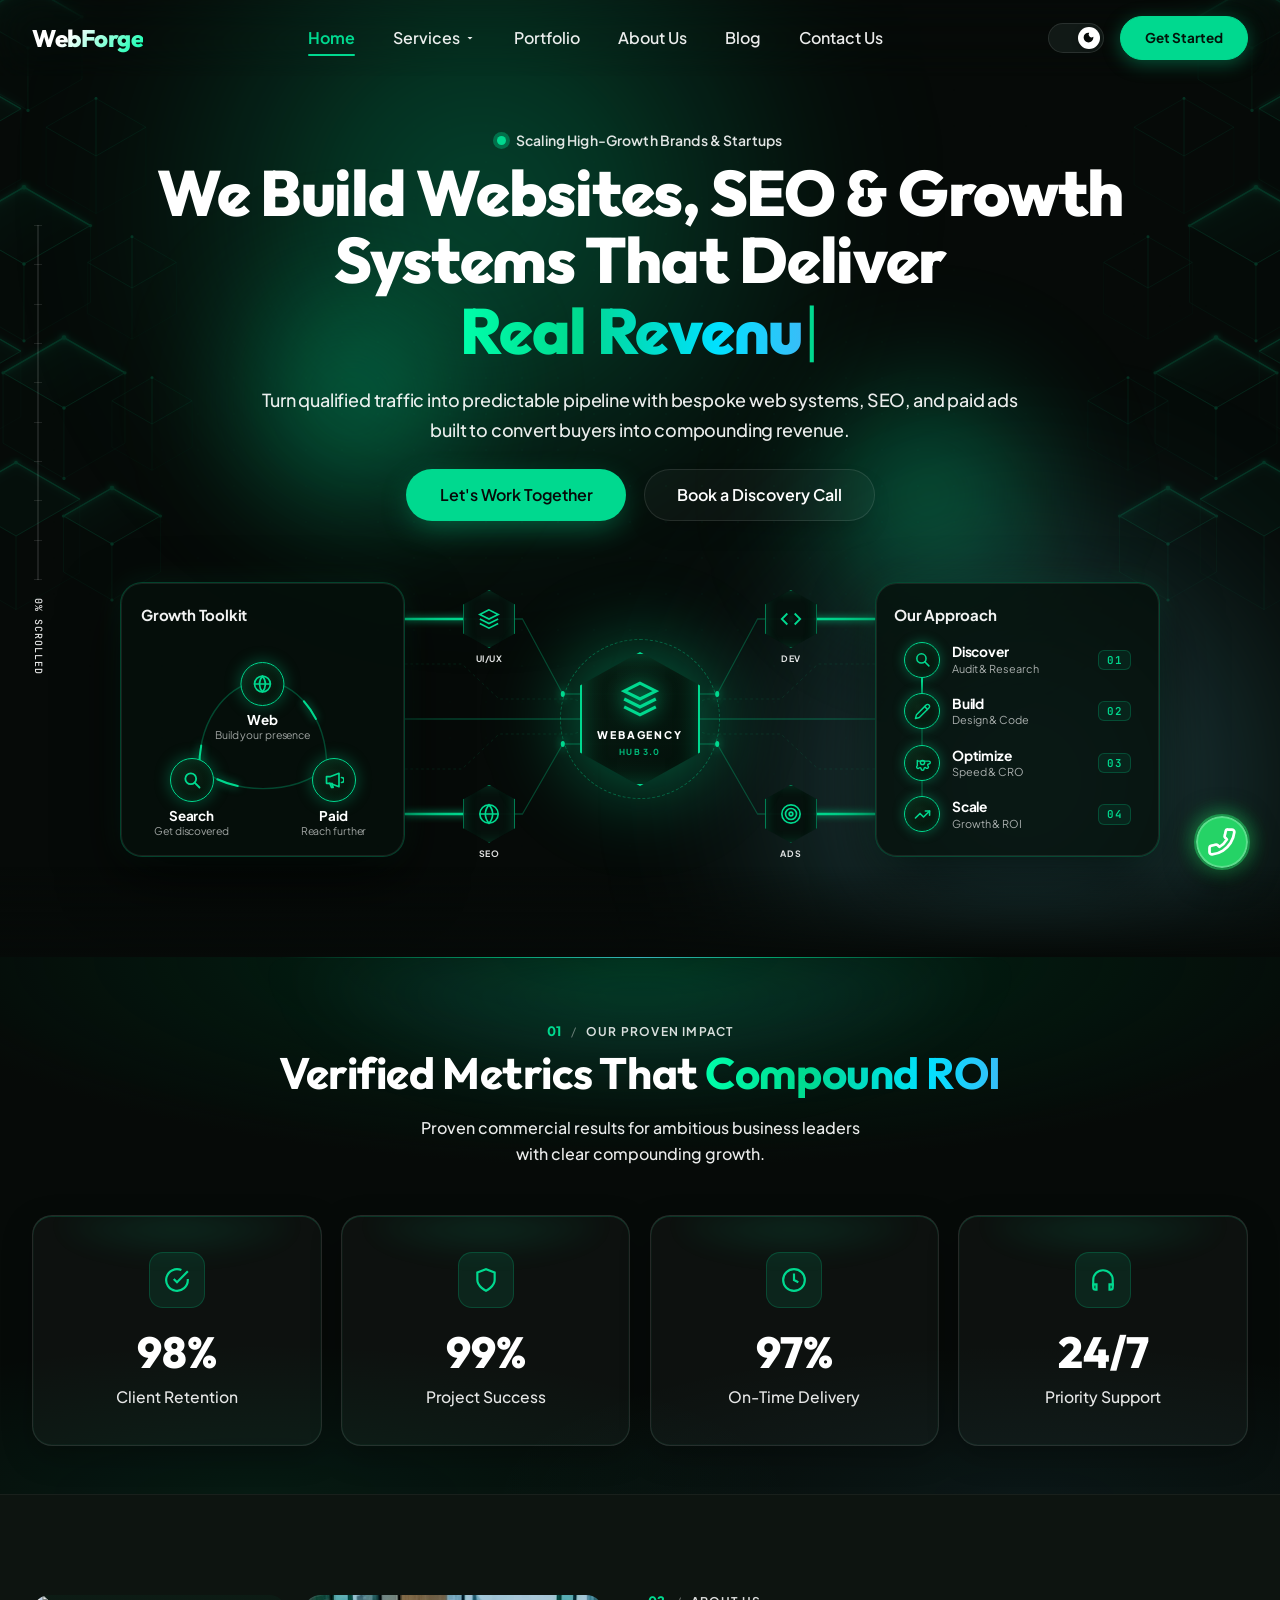
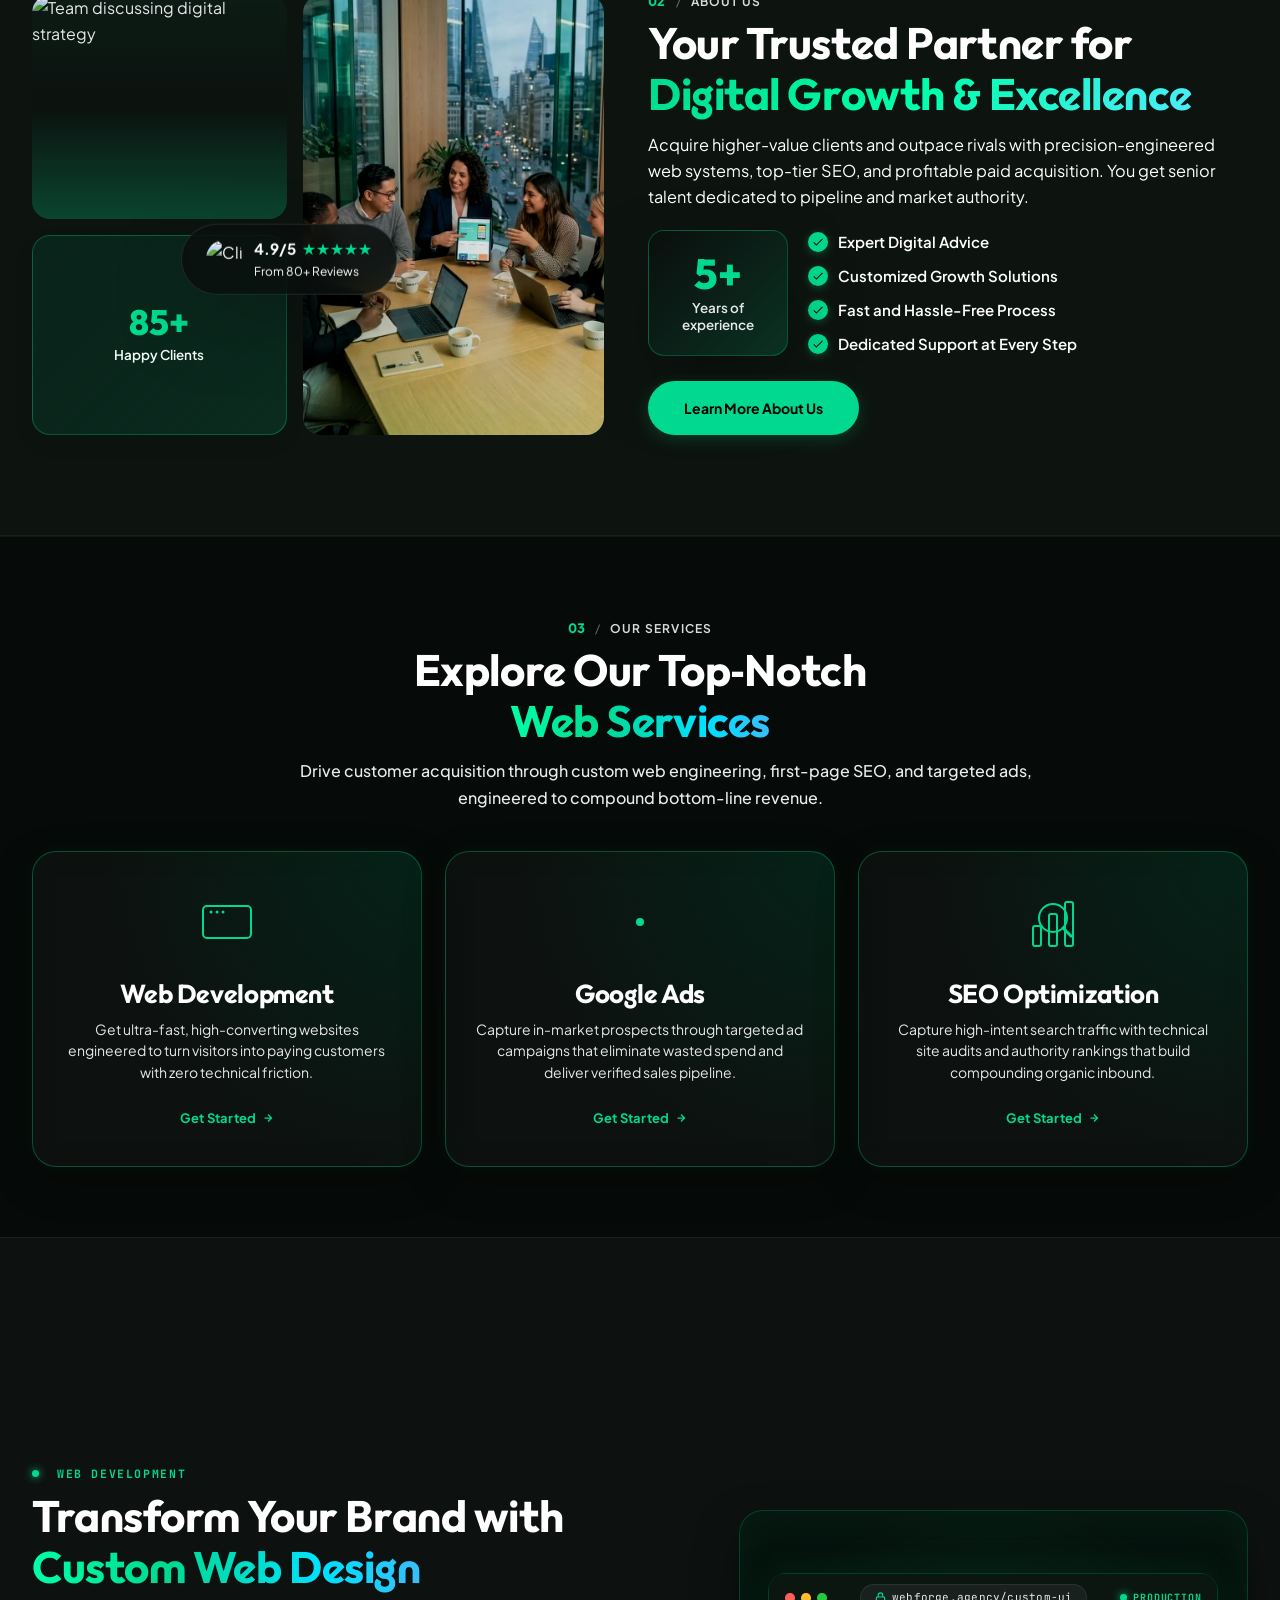
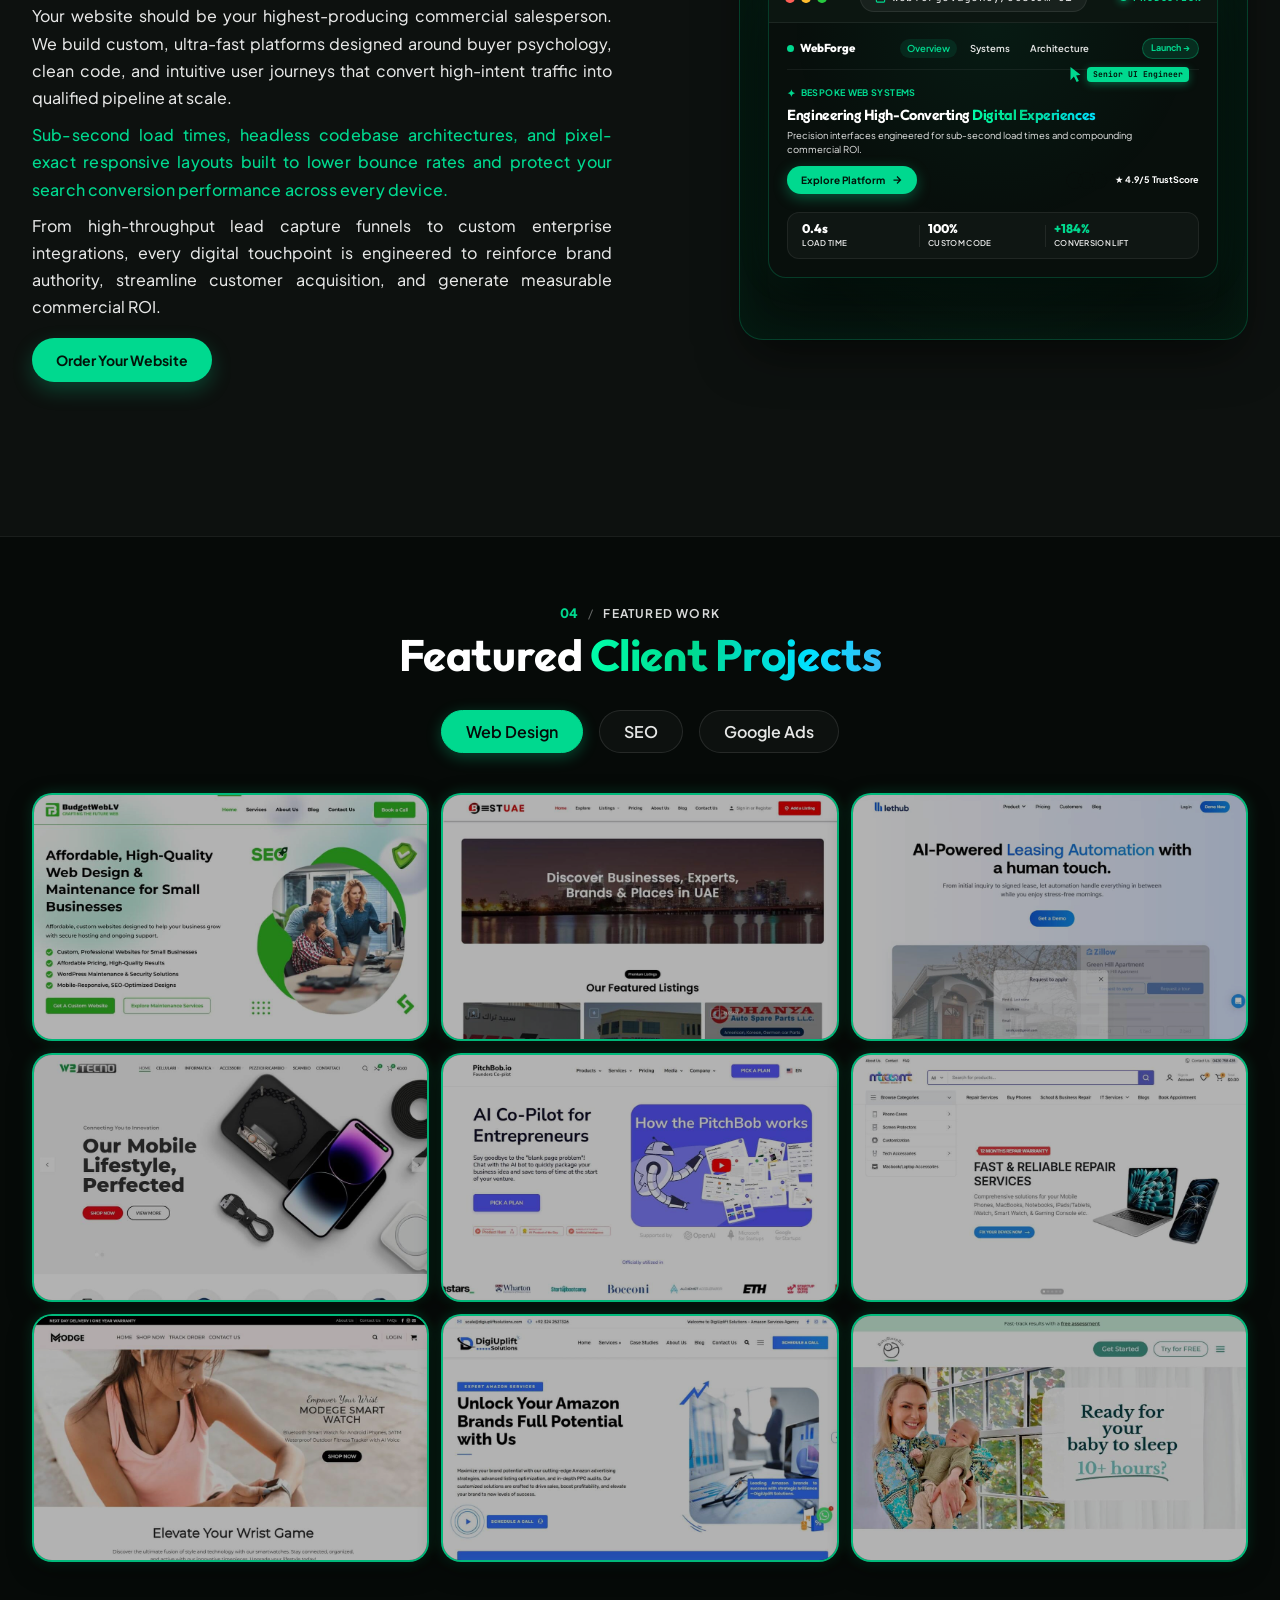
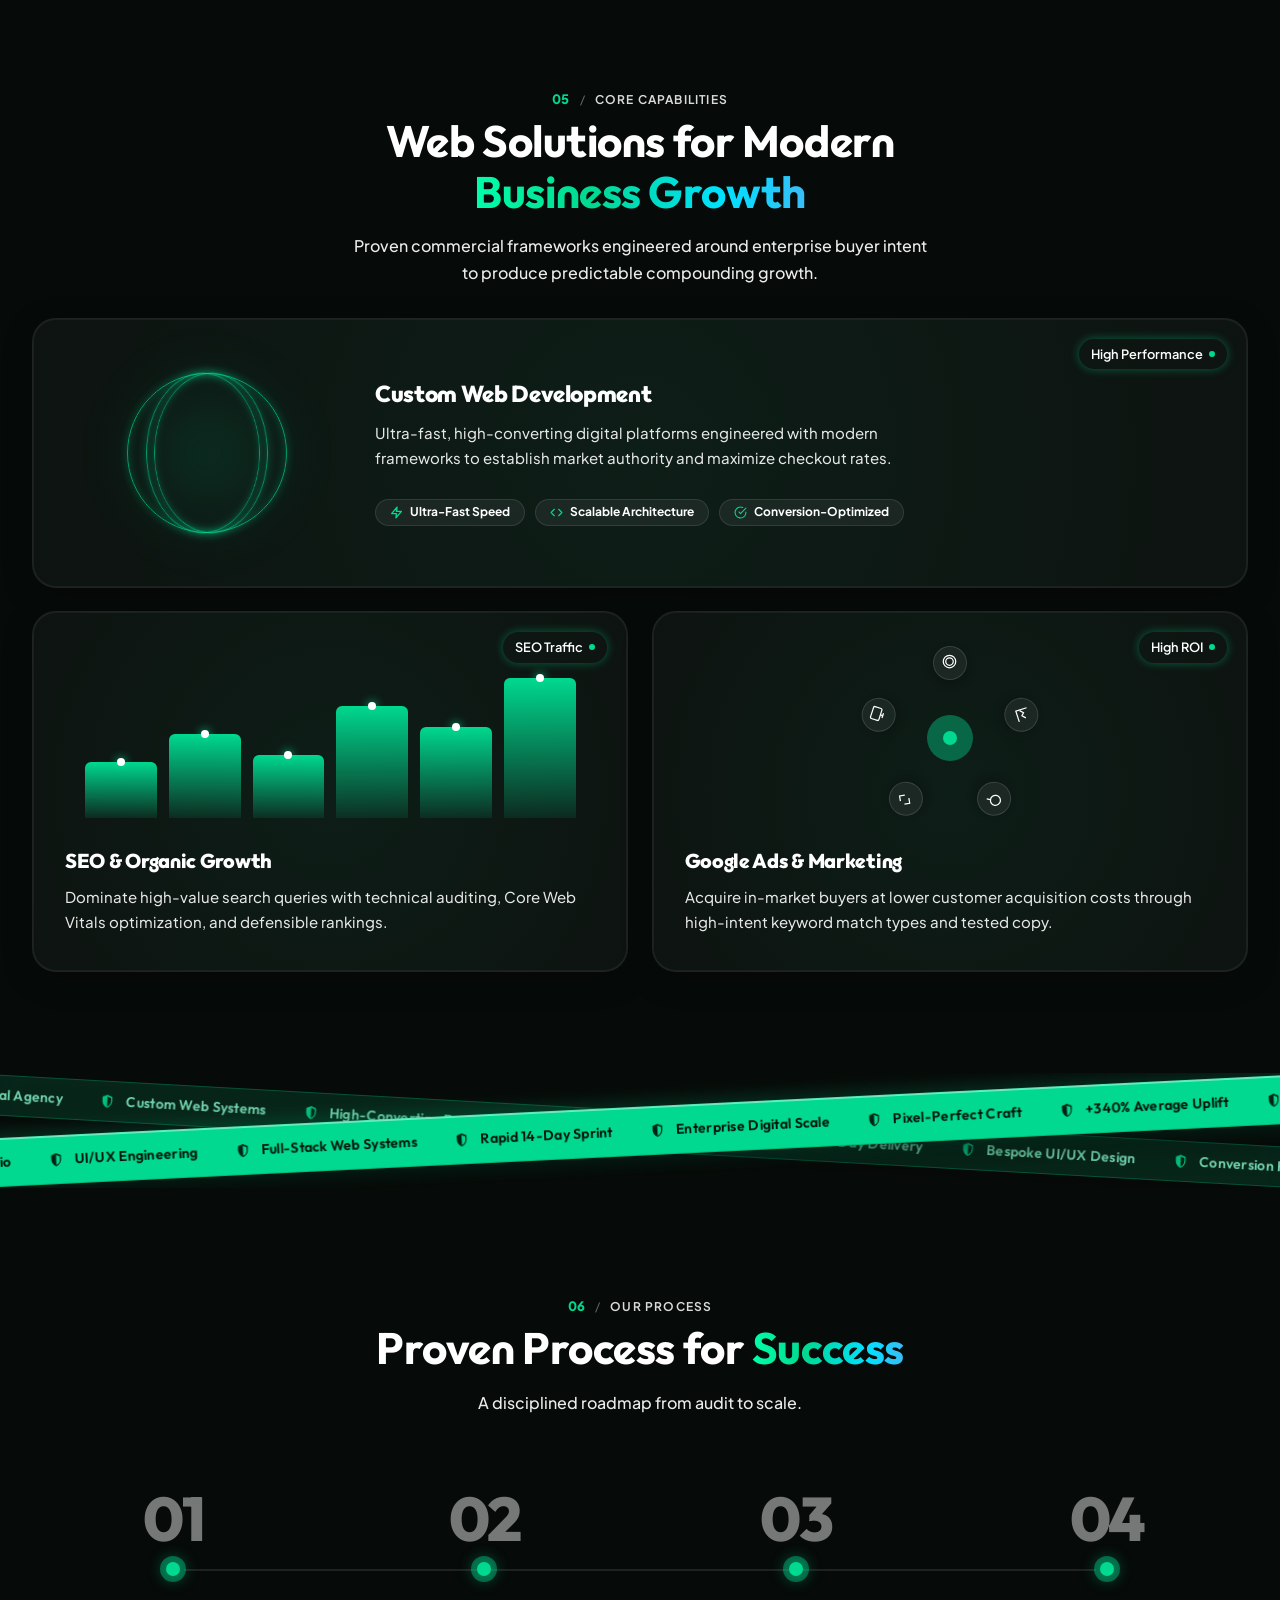
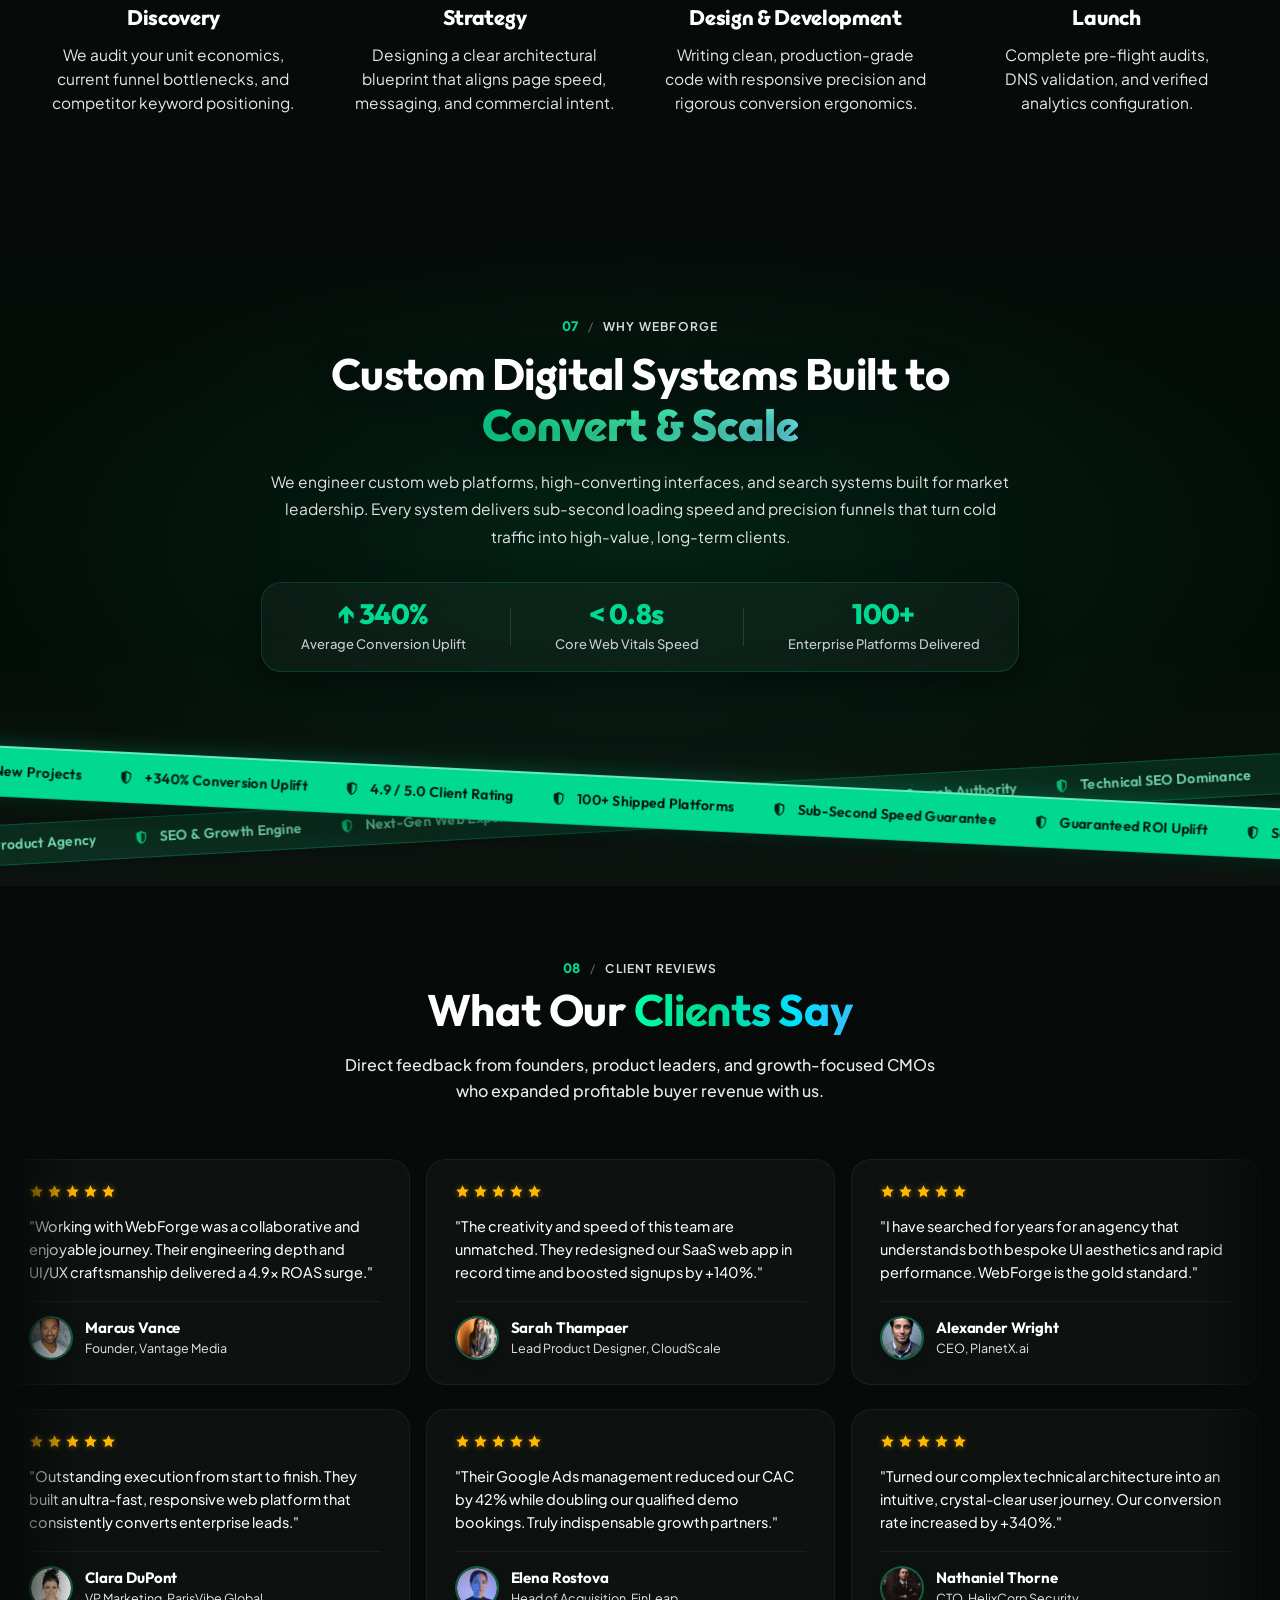
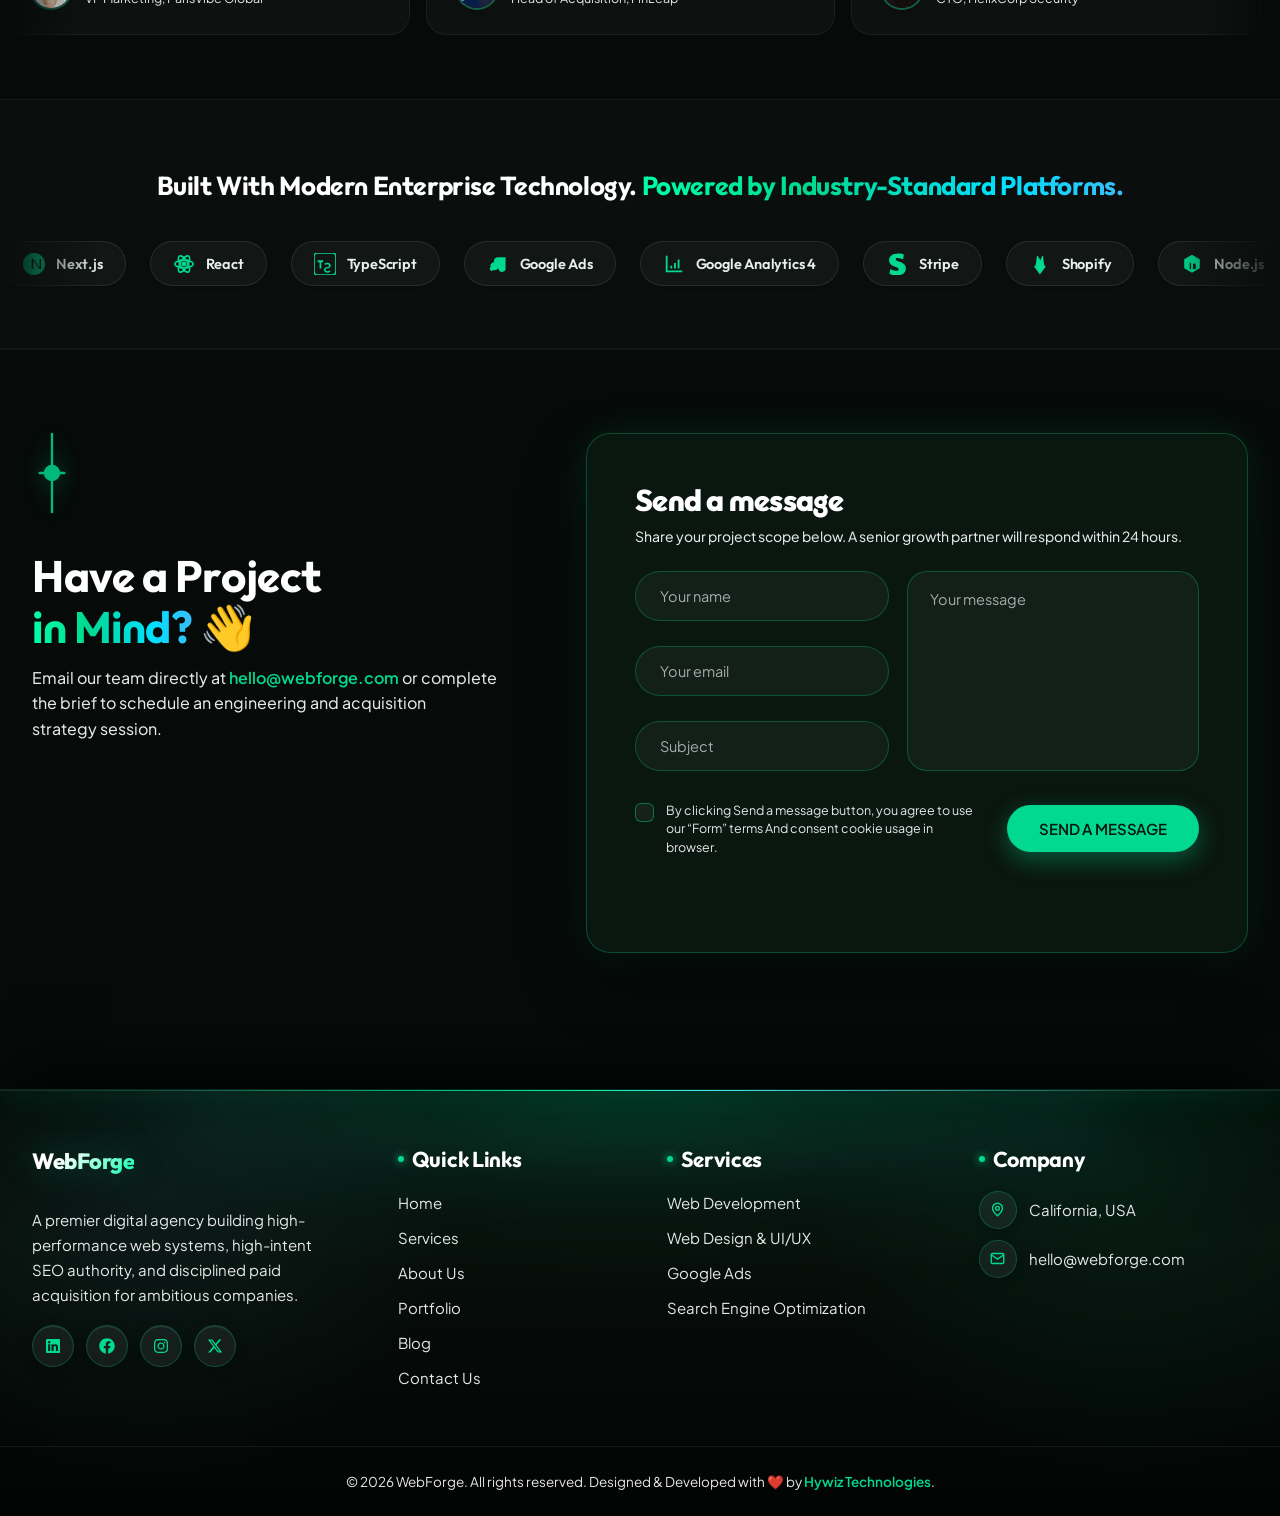
==== index.html @ 5c4f509f "Update fake 100% metrics to realistic values" ====
<!DOCTYPE html>

<html data-default-theme="dark" data-theme="dark" lang="en">
<head>
<script>
  (function () {
    try {
      var t = localStorage.getItem('webagency-theme');
      if (t) document.documentElement.setAttribute('data-theme', t);
    } catch (e) {}
  })();
</script>
<meta charset="utf-8"/>
<meta content="width=device-width, initial-scale=1.0" name="viewport"/>
<title>
    Leading Web Design Agency : High-Converting Websites &amp; Verified
    Commercial Growth
  </title>
<meta content="Leading Web Design Agency specializing in custom website design, professional SEO optimization, and result-driven Google Ads campaigns. Book a discovery call today." name="description"/>
<meta content="web design agency, custom website design, SEO optimization, Google Ads, digital agency" name="keywords"/>
<meta content="index, follow" name="robots"/>
<link href="https://webforge.com/" rel="canonical"/>
<!-- Open Graph / Facebook -->
<meta content="website" property="og:type"/>
<meta content="https://webforge.com/" property="og:url"/>
<meta content="Leading Web Design Agency : High-Converting Websites &amp; Verified Commercial Growth" property="og:title"/>
<meta content="Leading Web Design Agency specializing in custom website design, professional SEO optimization, and result-driven Google Ads campaigns." property="og:description"/>
<meta content="https://webforge.com/webagency_hero_team.jpg" property="og:image"/>
<!-- Twitter -->
<meta content="summary_large_image" property="twitter:card"/>
<meta content="https://webforge.com/" property="twitter:url"/>
<meta content="Leading Web Design Agency : High-Converting Websites &amp; Verified Commercial Growth" property="twitter:title"/>
<meta content="Leading Web Design Agency specializing in custom website design, professional SEO optimization, and result-driven Google Ads campaigns." property="twitter:description"/>
<meta content="https://webforge.com/webagency_hero_team.jpg" property="twitter:image"/>
<link href="favicon.svg" rel="icon" type="image/svg+xml"/>
<link href="https://fonts.googleapis.com" rel="preconnect"/>
<link crossorigin="" href="https://fonts.gstatic.com" rel="preconnect"/>
<link href="css/style.css?v=11.7" rel="stylesheet"/>
<style>
  /* Mobile Hero Actions Swap: Book a Discovery Call Above, Let's Work Together Below */
  @media (max-width: 768px) {
    .hero-v2-actions {
      display: flex !important;
      flex-direction: column !important;
      align-items: center !important;
      justify-content: center !important;
      width: 100% !important;
      gap: 10px !important;
    }
    .hero-v2-actions .hero-btn-secondary {
      order: 1 !important;
    }
    .hero-v2-actions .hero-btn-primary {
      order: 2 !important;
    }
  }
</style>
</head>
<body>
<!-- Custom reactive mouse pointer -->
<div class="custom-cursor" id="customCursor"></div>
<div class="custom-cursor-follower" id="customCursorFollower"></div>
<!-- Page Loader -->
<div class="loader">
<svg class="mark" fill="none" viewbox="0 0 40 40">
<circle cx="20" cy="20" r="18" stroke="var(--accent-primary)" stroke-dasharray="90 40" stroke-width="3"></circle>
</svg>
</div>
<div class="cursor-glow"></div>
<aside aria-hidden="true" class="sounding-line">
<div class="rail">
<div class="fill"></div>
<div class="ticks">
<span></span><span></span><span></span><span></span><span></span><span></span><span></span><span></span><span></span><span></span>
</div>
</div>
<div class="reading">0% SCROLLED</div>
</aside>
<!-- Top bar -->
<div class="topbar">
<div class="wrap">
<div class="promo">
<span class="dot"></span> WebForge : Web Design,
        Development, SEO &amp; Google Ads
      </div>
<div>hello@webforge.com</div>
</div>
</div>
<!-- Header Navigation -->
<header class="site-header webagency-header">
<nav class="nav wrap webagency-nav">
<a class="brand webagency-brand" href="index.html">WebForge</a>
<div class="nav-links webagency-nav-links">
<a class="webagency-nav-item active" href="index.html">
<!-- Fluid Pocket Curve Mask & Border -->
<svg class="webagency-nav-item-pocket-curve" preserveaspectratio="none" viewbox="0 0 100 30">
<path class="curve-bg" d="M 0,15 L 25,15 C 35,15 38,30 50,30 C 62,30 65,15 75,15 L 100,15 L 100,0 L 0,0 Z"></path>
<path class="curve-border" d="M 0,15 L 25,15 C 35,15 38,30 50,30 C 62,30 65,15 75,15 L 100,15"></path>
</svg>
<!-- Floating Circular Active Icon -->
<div class="webagency-nav-item-active-icon">
<svg fill="none" height="18" stroke="currentColor" stroke-linecap="round" stroke-linejoin="round" stroke-width="2" viewbox="0 0 24 24" width="18">
<path d="m3 9 9-7 9 7v11a2 2 0 0 1-2 2H5a2 2 0 0 1-2-2z"></path>
<polyline points="9 22 9 12 15 12 15 22"></polyline>
</svg>
</div>
<!-- Label text placed lower -->
<span class="webagency-nav-item-label">Home </span>
</a>
<div class="webagency-nav-item-wrapper has-dropdown">
<a class="webagency-nav-item" href="services.html">
<div class="webagency-nav-item-inner">
<span class="webagency-nav-item-icon-wrap">
<svg fill="none" height="18" stroke="currentColor" stroke-linecap="round" stroke-linejoin="round" stroke-width="2" viewbox="0 0 24 24" width="18">
<rect height="7" rx="1" width="7" x="3" y="3"></rect>
<rect height="7" rx="1" width="7" x="14" y="3"></rect>
<rect height="7" rx="1" width="7" x="14" y="14"></rect>
<rect height="7" rx="1" width="7" x="3" y="14"></rect>
</svg>
</span>
<span class="webagency-nav-item-label-inactive">Services
                <svg class="u-ml-4" fill="currentColor" height="12" viewbox="0 0 24 24" width="12">
<path d="M7 10l5 5 5-5z"></path>
</svg></span>
</div>
</a>
<div class="webagency-dropdown-menu">
<a href="web-development.html">Web Development</a>
<a href="google-ads.html">Google Ads</a>
<a href="search-engine-optimization.html">Search Engine Optimization</a>
</div>
</div>
<a class="webagency-nav-item" href="portfolio.html">
<div class="webagency-nav-item-inner">
<span class="webagency-nav-item-icon-wrap">
<svg fill="none" height="18" stroke="currentColor" stroke-linecap="round" stroke-linejoin="round" stroke-width="2" viewbox="0 0 24 24" width="18">
<rect height="14" rx="2" width="20" x="2" y="3"></rect>
<line x1="8" x2="16" y1="21" y2="21"></line>
<line x1="12" x2="12" y1="17" y2="21"></line>
</svg>
</span>
<span class="webagency-nav-item-label-inactive">Portfolio </span>
</div>
</a>
<a class="webagency-nav-item" href="about.html">
<div class="webagency-nav-item-inner">
<span class="webagency-nav-item-icon-wrap">
<svg fill="none" height="18" stroke="currentColor" stroke-linecap="round" stroke-linejoin="round" stroke-width="2" viewbox="0 0 24 24" width="18">
<path d="M16 21v-2a4 4 0 0 0-4-4H6a4 4 0 0 0-4 4v2"></path>
<circle cx="9" cy="7" r="4"></circle>
<path d="M22 21v-2a4 4 0 0 0-3-3.87"></path>
<path d="M16 3.13a4 4 0 0 1 0 7.75"></path>
</svg>
</span>
<span class="webagency-nav-item-label-inactive">About Us </span>
</div>
</a>
<a class="webagency-nav-item" href="blog.html">
<div class="webagency-nav-item-inner">
<span class="webagency-nav-item-icon-wrap">
<svg fill="none" height="18" stroke="currentColor" stroke-linecap="round" stroke-linejoin="round" stroke-width="2" viewbox="0 0 24 24" width="18">
<path d="M14.5 2H6a2 2 0 0 0-2 2v16a2 2 0 0 0 2 2h12a2 2 0 0 0 2-2V7.5L14.5 2z"></path>
<polyline points="14 2 14 8 20 8"></polyline>
<line x1="16" x2="8" y1="13" y2="13"></line>
<line x1="16" x2="8" y1="17" y2="17"></line>
<line x1="10" x2="8" y1="9" y2="9"></line>
</svg>
</span>
<span class="webagency-nav-item-label-inactive">Blog </span>
</div>
</a>
<a class="webagency-nav-item" href="contact.html">
<div class="webagency-nav-item-inner">
<span class="webagency-nav-item-icon-wrap">
<svg fill="none" height="18" stroke="currentColor" stroke-linecap="round" stroke-linejoin="round" stroke-width="2" viewbox="0 0 24 24" width="18">
<rect height="16" rx="2" width="20" x="2" y="4"></rect>
<path d="m22 7-8.97 5.7a1.94 1.94 0 0 1-2.06 0L2 7"></path>
</svg>
</span>
<span class="webagency-nav-item-label-inactive">Contact Us </span>
</div>
</a>
</div>
<div class="webagency-nav-right">
<button aria-label="Toggle theme" class="theme-toggle">
<span class="knob"><svg fill="currentColor" viewbox="0 0 24 24">
<path d="M12 3a9 9 0 1 0 9 9c0-.46-.04-.92-.1-1.36a5.4 5.4 0 0 1-7.54-7.54c-.44-.06-.9-.1-1.36-.1z"></path>
</svg></span>
</button>
<a class="btn btn-primary webagency-get-started-btn" href="#contactSection">Get Started</a>
<button aria-label="Open menu" class="burger"><span></span></button>
</div>
</nav>
</header>
<!-- Mobile nav drawer -->
<div class="mobile-drawer">
<div class="mobile-drawer-header">
<a class="brand webagency-brand" href="index.html">WebForge</a>
<div class="mobile-drawer-actions">
<button aria-label="Toggle theme" class="theme-toggle">
<span class="knob"><svg fill="currentColor" viewbox="0 0 24 24">
<path d="M12 3a9 9 0 1 0 9 9c0-.46-.04-.92-.1-1.36a5.4 5.4 0 0 1-7.54-7.54c-.44-.06-.9-.1-1.36-.1z"></path>
</svg></span>
</button>
<button aria-label="Close menu" class="mobile-close">
<svg fill="none" height="20" stroke="currentColor" stroke-linecap="round" stroke-linejoin="round" stroke-width="2.2" viewbox="0 0 24 24" width="20">
<line x1="18" x2="6" y1="6" x2="18"></line>
<line x1="6" x2="18" y1="6" x2="18"></line>
</svg>
</button>
</div>
</div>
<div class="mobile-drawer-nav">
<a class="active" href="index.html">
<span>Home</span>
<span class="drawer-active-indicator"></span>
</a>
<div class="mobile-drawer-accordion">
<div class="mobile-drawer-accordion-header">
<a class="drawer-nav-link" href="services.html">
<span>Services</span>
</a>
<button aria-expanded="false" aria-label="Toggle Services submenu" class="accordion-toggle" type="button">
<svg class="accordion-icon" fill="currentColor" height="16" viewbox="0 0 24 24" width="16">
<path d="M7 10l5 5 5-5z"></path>
</svg>
</button>
</div>
<div class="accordion-content">
<a href="web-development.html">Web Development</a>
<a href="google-ads.html">Google Ads</a>
<a href="search-engine-optimization.html">Search Engine Optimization</a>
</div>
</div>
<a href="portfolio.html"><span>Portfolio</span></a>
<a href="about.html"><span>About Us</span></a>
<a href="blog.html"><span>Blog</span></a>
<a href="contact.html"><span>Contact Us</span></a>
</div>
<div class="mobile-drawer-cta-wrap">
<a class="btn btn-solid mobile-drawer-cta-btn" href="#contactSection">
<span>Get Started</span>
<svg fill="none" height="16" stroke="currentColor" stroke-linecap="round" stroke-linejoin="round" stroke-width="2.5" viewbox="0 0 24 24" width="16">
<line x1="5" x2="19" y1="12" y2="12"></line>
<polyline points="12 5 19 12 12 19"></polyline>
</svg>
</a>
</div>
<div class="mobile-drawer-footer">
<div class="drawer-footer-contact">
<span class="drawer-footer-lbl">Email us directly</span>
<a class="drawer-footer-email" href="mailto:hello@webforge.com">hello@webforge.com</a>
</div>
<div class="drawer-footer-status">
<span class="drawer-status-dot"></span>
<span>Available for new projects</span>
</div>
</div>
</div>
<!-- PREMIUM ILLUMINATED HERO SECTION (GRAPHIZO-STYLE REFERENCE MATCH) -->
<section class="webagency-hero-v2">
<!-- Left Hexagonal Geometric Blocks -->
<div class="hero-hex-blocks hero-hex-left">
<svg fill="none" preserveaspectratio="xMinYMin meet" viewbox="0 0 480 840" xmlns="http://www.w3.org/2000/svg">
<defs>
<filter height="300%" id="neonGlowL" width="300%" x="-100%" y="-100%">
<fegaussianblur result="blur1" stddeviation="2.5"></fegaussianblur>
<fegaussianblur result="blur2" stddeviation="6"></fegaussianblur>
<femerge>
<femergenode in="blur2"></femergenode>
<femergenode in="blur1"></femergenode>
<femergenode in="SourceGraphic"></femergenode>
</femerge>
</filter>
<lineargradient id="topGradL" x1="0%" x2="100%" y1="0%" y2="100%">
<stop offset="0%" stop-color="#00ffaa" stop-opacity="0.32"></stop>
<stop offset="100%" stop-color="#003b26" stop-opacity="0.06"></stop>
</lineargradient>
</defs>
<!-- Wireframe Iso Cube at (60, 60) -->
<g class="wireframe-iso-cube">
<polygon class="iso-face-top" fill="url(#topGradL)" points="60.0,60.0 -7.5,21.0 60.0,-18.0 127.5,21.0" stroke="rgba(0, 255, 170, 0.75)" stroke-width="1.2"></polygon>
<polygon class="iso-face-left" fill="rgba(0, 26, 16, 0.45)" points="60.0,60.0 -7.5,21.0 -7.5,99.0 60.0,138.0" stroke="rgba(0, 217, 143, 0.35)" stroke-width="1"></polygon>
<polygon class="iso-face-right" fill="rgba(0, 16, 10, 0.55)" points="60.0,60.0 127.5,21.0 127.5,99.0 60.0,138.0" stroke="rgba(0, 217, 143, 0.25)" stroke-width="1"></polygon>
<polyline class="iso-glow-edge" fill="none" filter="url(#neonGlowL)" points="-7.5,21.0 60.0,-18.0 127.5,21.0" stroke="#00ffaa" stroke-width="1.8"></polyline>
<line class="iso-spine" filter="url(#neonGlowL)" stroke="#00ffaa" stroke-width="1.4" x1="60.0" x2="60.0" y1="60.0" y2="138.0"></line>
<circle class="iso-dot" cx="60.0" cy="-18.0" fill="#00ffaa" filter="url(#neonGlowL)" r="2.8"></circle>
<circle class="iso-dot" cx="60.0" cy="60.0" fill="#00ffaa" r="2.2"></circle>
<circle class="iso-dot" cx="127.5" cy="21.0" fill="#00d98f" r="2"></circle>
<circle class="iso-dot" cx="-7.5" cy="21.0" fill="#00d98f" r="2"></circle>
<circle class="iso-dot" cx="60.0" cy="138.0" fill="#00d98f" r="2"></circle>
</g>
<!-- Wireframe Iso Cube at (-25, 180) -->
<g class="wireframe-iso-cube">
<polygon class="iso-face-top" fill="rgba(0, 255, 170, 0.12)" points="-25.0,180.0 -101.2,136.0 -25.0,92.0 51.2,136.0" stroke="rgba(0, 255, 170, 0.6)" stroke-width="1.1"></polygon>
<polygon class="iso-face-left" fill="rgba(0, 20, 12, 0.3)" points="-25.0,180.0 -101.2,136.0 -101.2,224.0 -25.0,268.0" stroke="rgba(0, 217, 143, 0.3)" stroke-width="0.9"></polygon>
<polygon class="iso-face-right" fill="none" points="-25.0,180.0 51.2,136.0 51.2,224.0 -25.0,268.0" stroke="rgba(0, 217, 143, 0.22)" stroke-width="0.9"></polygon>
<polyline class="iso-glow-edge" fill="none" filter="url(#neonGlowL)" points="-101.2,136.0 -25.0,92.0 51.2,136.0" stroke="#00ffaa" stroke-width="1.4"></polyline>
<circle class="iso-dot" cx="-25.0" cy="92.0" fill="#00ffaa" filter="url(#neonGlowL)" r="2.2"></circle>
</g>
<!-- Wireframe Iso Cube at (145, 195) -->
<g class="wireframe-iso-cube">
<polygon class="iso-face-top" fill="none" points="145.0,195.0 82.6,159.0 145.0,123.0 207.4,159.0" stroke="rgba(0, 217, 143, 0.45)" stroke-width="0.9"></polygon>
<polygon class="iso-face-left" fill="none" points="145.0,195.0 82.6,159.0 82.6,231.0 145.0,267.0" stroke="rgba(0, 217, 143, 0.25)" stroke-width="0.8"></polygon>
<polygon class="iso-face-right" fill="none" points="145.0,195.0 207.4,159.0 207.4,231.0 145.0,267.0" stroke="rgba(0, 217, 143, 0.2)" stroke-width="0.8"></polygon>
<line class="iso-spine" stroke="rgba(0, 255, 170, 0.6)" stroke-width="1" x1="145.0" x2="145.0" y1="195.0" y2="123.0"></line>
<circle class="iso-dot" cx="145.0" cy="123.0" fill="#00ffaa" r="1.8"></circle>
</g>
<!-- Wireframe Iso Cube at (55, 330) -->
<g class="wireframe-iso-cube">
<polygon class="iso-face-top" fill="url(#topGradL)" points="55.0,330.0 -28.1,282.0 55.0,234.0 138.1,282.0" stroke="rgba(0, 255, 170, 0.75)" stroke-width="1.2"></polygon>
<polygon class="iso-face-left" fill="rgba(0, 26, 16, 0.45)" points="55.0,330.0 -28.1,282.0 -28.1,378.0 55.0,426.0" stroke="rgba(0, 217, 143, 0.35)" stroke-width="1"></polygon>
<polygon class="iso-face-right" fill="rgba(0, 16, 10, 0.55)" points="55.0,330.0 138.1,282.0 138.1,378.0 55.0,426.0" stroke="rgba(0, 217, 143, 0.25)" stroke-width="1"></polygon>
<polyline class="iso-glow-edge" fill="none" filter="url(#neonGlowL)" points="-28.1,282.0 55.0,234.0 138.1,282.0" stroke="#00ffaa" stroke-width="1.8"></polyline>
<line class="iso-spine" filter="url(#neonGlowL)" stroke="#00ffaa" stroke-width="1.4" x1="55.0" x2="55.0" y1="330.0" y2="426.0"></line>
<circle class="iso-dot" cx="55.0" cy="234.0" fill="#00ffaa" filter="url(#neonGlowL)" r="2.8"></circle>
<circle class="iso-dot" cx="55.0" cy="330.0" fill="#00ffaa" r="2.2"></circle>
<circle class="iso-dot" cx="138.1" cy="282.0" fill="#00d98f" r="2"></circle>
<circle class="iso-dot" cx="-28.1" cy="282.0" fill="#00d98f" r="2"></circle>
<circle class="iso-dot" cx="55.0" cy="426.0" fill="#00d98f" r="2"></circle>
</g>
<!-- Wireframe Iso Cube at (190, 360) -->
<g class="wireframe-iso-cube">
<polygon class="iso-face-top" fill="none" points="190.0,360.0 134.6,328.0 190.0,296.0 245.4,328.0" stroke="rgba(0, 217, 143, 0.45)" stroke-width="0.9"></polygon>
<polygon class="iso-face-left" fill="none" points="190.0,360.0 134.6,328.0 134.6,392.0 190.0,424.0" stroke="rgba(0, 217, 143, 0.25)" stroke-width="0.8"></polygon>
<polygon class="iso-face-right" fill="none" points="190.0,360.0 245.4,328.0 245.4,392.0 190.0,424.0" stroke="rgba(0, 217, 143, 0.2)" stroke-width="0.8"></polygon>
<line class="iso-spine" stroke="rgba(0, 255, 170, 0.6)" stroke-width="1" x1="190.0" x2="190.0" y1="360.0" y2="296.0"></line>
<circle class="iso-dot" cx="190.0" cy="296.0" fill="#00ffaa" r="1.8"></circle>
</g>
<!-- Wireframe Iso Cube at (-20, 480) -->
<g class="wireframe-iso-cube">
<polygon class="iso-face-top" fill="rgba(0, 255, 170, 0.12)" points="-20.0,480.0 -91.0,439.0 -20.0,398.0 51.0,439.0" stroke="rgba(0, 255, 170, 0.6)" stroke-width="1.1"></polygon>
<polygon class="iso-face-left" fill="rgba(0, 20, 12, 0.3)" points="-20.0,480.0 -91.0,439.0 -91.0,521.0 -20.0,562.0" stroke="rgba(0, 217, 143, 0.3)" stroke-width="0.9"></polygon>
<polygon class="iso-face-right" fill="none" points="-20.0,480.0 51.0,439.0 51.0,521.0 -20.0,562.0" stroke="rgba(0, 217, 143, 0.22)" stroke-width="0.9"></polygon>
<polyline class="iso-glow-edge" fill="none" filter="url(#neonGlowL)" points="-91.0,439.0 -20.0,398.0 51.0,439.0" stroke="#00ffaa" stroke-width="1.4"></polyline>
<circle class="iso-dot" cx="-20.0" cy="398.0" fill="#00ffaa" filter="url(#neonGlowL)" r="2.2"></circle>
</g>
<!-- Wireframe Iso Cube at (105, 510) -->
<g class="wireframe-iso-cube">
<polygon class="iso-face-top" fill="url(#topGradL)" points="105.0,510.0 28.8,466.0 105.0,422.0 181.2,466.0" stroke="rgba(0, 255, 170, 0.75)" stroke-width="1.2"></polygon>
<polygon class="iso-face-left" fill="rgba(0, 26, 16, 0.45)" points="105.0,510.0 28.8,466.0 28.8,554.0 105.0,598.0" stroke="rgba(0, 217, 143, 0.35)" stroke-width="1"></polygon>
<polygon class="iso-face-right" fill="rgba(0, 16, 10, 0.55)" points="105.0,510.0 181.2,466.0 181.2,554.0 105.0,598.0" stroke="rgba(0, 217, 143, 0.25)" stroke-width="1"></polygon>
<polyline class="iso-glow-edge" fill="none" filter="url(#neonGlowL)" points="28.8,466.0 105.0,422.0 181.2,466.0" stroke="#00ffaa" stroke-width="1.8"></polyline>
<line class="iso-spine" filter="url(#neonGlowL)" stroke="#00ffaa" stroke-width="1.4" x1="105.0" x2="105.0" y1="510.0" y2="598.0"></line>
<circle class="iso-dot" cx="105.0" cy="422.0" fill="#00ffaa" filter="url(#neonGlowL)" r="2.8"></circle>
<circle class="iso-dot" cx="105.0" cy="510.0" fill="#00ffaa" r="2.2"></circle>
<circle class="iso-dot" cx="181.2" cy="466.0" fill="#00d98f" r="2"></circle>
<circle class="iso-dot" cx="28.8" cy="466.0" fill="#00d98f" r="2"></circle>
<circle class="iso-dot" cx="105.0" cy="598.0" fill="#00d98f" r="2"></circle>
</g>
<!-- Wireframe Iso Cube at (215, 530) -->
<g class="wireframe-iso-cube">
<polygon class="iso-face-top" fill="none" points="215.0,530.0 164.8,501.0 215.0,472.0 265.2,501.0" stroke="rgba(0, 217, 143, 0.45)" stroke-width="0.9"></polygon>
<polygon class="iso-face-left" fill="none" points="215.0,530.0 164.8,501.0 164.8,559.0 215.0,588.0" stroke="rgba(0, 217, 143, 0.25)" stroke-width="0.8"></polygon>
<polygon class="iso-face-right" fill="none" points="215.0,530.0 265.2,501.0 265.2,559.0 215.0,588.0" stroke="rgba(0, 217, 143, 0.2)" stroke-width="0.8"></polygon>
<line class="iso-spine" stroke="rgba(0, 255, 170, 0.6)" stroke-width="1" x1="215.0" x2="215.0" y1="530.0" y2="472.0"></line>
<circle class="iso-dot" cx="215.0" cy="472.0" fill="#00ffaa" r="1.8"></circle>
</g>
<!-- Wireframe Iso Cube at (45, 670) -->
<g class="wireframe-iso-cube">
<polygon class="iso-face-top" fill="rgba(0, 255, 170, 0.12)" points="45.0,670.0 -34.7,624.0 45.0,578.0 124.7,624.0" stroke="rgba(0, 255, 170, 0.6)" stroke-width="1.1"></polygon>
<polygon class="iso-face-left" fill="rgba(0, 20, 12, 0.3)" points="45.0,670.0 -34.7,624.0 -34.7,716.0 45.0,762.0" stroke="rgba(0, 217, 143, 0.3)" stroke-width="0.9"></polygon>
<polygon class="iso-face-right" fill="none" points="45.0,670.0 124.7,624.0 124.7,716.0 45.0,762.0" stroke="rgba(0, 217, 143, 0.22)" stroke-width="0.9"></polygon>
<polyline class="iso-glow-edge" fill="none" filter="url(#neonGlowL)" points="-34.7,624.0 45.0,578.0 124.7,624.0" stroke="#00ffaa" stroke-width="1.4"></polyline>
<circle class="iso-dot" cx="45.0" cy="578.0" fill="#00ffaa" filter="url(#neonGlowL)" r="2.2"></circle>
</g>
<!-- Wireframe Iso Cube at (165, 680) -->
<g class="wireframe-iso-cube">
<polygon class="iso-face-top" fill="url(#topGradL)" points="165.0,680.0 104.4,645.0 165.0,610.0 225.6,645.0" stroke="rgba(0, 255, 170, 0.75)" stroke-width="1.2"></polygon>
<polygon class="iso-face-left" fill="rgba(0, 26, 16, 0.45)" points="165.0,680.0 104.4,645.0 104.4,715.0 165.0,750.0" stroke="rgba(0, 217, 143, 0.35)" stroke-width="1"></polygon>
<polygon class="iso-face-right" fill="rgba(0, 16, 10, 0.55)" points="165.0,680.0 225.6,645.0 225.6,715.0 165.0,750.0" stroke="rgba(0, 217, 143, 0.25)" stroke-width="1"></polygon>
<polyline class="iso-glow-edge" fill="none" filter="url(#neonGlowL)" points="104.4,645.0 165.0,610.0 225.6,645.0" stroke="#00ffaa" stroke-width="1.8"></polyline>
<line class="iso-spine" filter="url(#neonGlowL)" stroke="#00ffaa" stroke-width="1.4" x1="165.0" x2="165.0" y1="680.0" y2="750.0"></line>
<circle class="iso-dot" cx="165.0" cy="610.0" fill="#00ffaa" filter="url(#neonGlowL)" r="2.8"></circle>
<circle class="iso-dot" cx="165.0" cy="680.0" fill="#00ffaa" r="2.2"></circle>
<circle class="iso-dot" cx="225.6" cy="645.0" fill="#00d98f" r="2"></circle>
<circle class="iso-dot" cx="104.4" cy="645.0" fill="#00d98f" r="2"></circle>
<circle class="iso-dot" cx="165.0" cy="750.0" fill="#00d98f" r="2"></circle>
</g>
</svg>
</div>
<!-- Right Hexagonal Geometric Blocks -->
<div class="hero-hex-blocks hero-hex-right">
<svg fill="none" preserveaspectratio="xMaxYMin meet" viewbox="0 0 480 840" xmlns="http://www.w3.org/2000/svg">
<defs>
<filter height="300%" id="neonGlowR" width="300%" x="-100%" y="-100%">
<fegaussianblur result="blur1" stddeviation="2.5"></fegaussianblur>
<fegaussianblur result="blur2" stddeviation="6"></fegaussianblur>
<femerge>
<femergenode in="blur2"></femergenode>
<femergenode in="blur1"></femergenode>
<femergenode in="SourceGraphic"></femergenode>
</femerge>
</filter>
<lineargradient id="topGradR" x1="0%" x2="100%" y1="0%" y2="100%">
<stop offset="0%" stop-color="#00ffaa" stop-opacity="0.32"></stop>
<stop offset="100%" stop-color="#003b26" stop-opacity="0.06"></stop>
</lineargradient>
</defs>
<!-- Wireframe Iso Cube at (420, 60) -->
<g class="wireframe-iso-cube">
<polygon class="iso-face-top" fill="url(#topGradR)" points="420.0,60.0 352.5,21.0 420.0,-18.0 487.5,21.0" stroke="rgba(0, 255, 170, 0.75)" stroke-width="1.2"></polygon>
<polygon class="iso-face-left" fill="rgba(0, 26, 16, 0.45)" points="420.0,60.0 352.5,21.0 352.5,99.0 420.0,138.0" stroke="rgba(0, 217, 143, 0.35)" stroke-width="1"></polygon>
<polygon class="iso-face-right" fill="rgba(0, 16, 10, 0.55)" points="420.0,60.0 487.5,21.0 487.5,99.0 420.0,138.0" stroke="rgba(0, 217, 143, 0.25)" stroke-width="1"></polygon>
<polyline class="iso-glow-edge" fill="none" filter="url(#neonGlowR)" points="352.5,21.0 420.0,-18.0 487.5,21.0" stroke="#00ffaa" stroke-width="1.8"></polyline>
<line class="iso-spine" filter="url(#neonGlowR)" stroke="#00ffaa" stroke-width="1.4" x1="420.0" x2="420.0" y1="60.0" y2="138.0"></line>
<circle class="iso-dot" cx="420.0" cy="-18.0" fill="#00ffaa" filter="url(#neonGlowR)" r="2.8"></circle>
<circle class="iso-dot" cx="420.0" cy="60.0" fill="#00ffaa" r="2.2"></circle>
<circle class="iso-dot" cx="487.5" cy="21.0" fill="#00d98f" r="2"></circle>
<circle class="iso-dot" cx="352.5" cy="21.0" fill="#00d98f" r="2"></circle>
<circle class="iso-dot" cx="420.0" cy="138.0" fill="#00d98f" r="2"></circle>
</g>
<!-- Wireframe Iso Cube at (505, 180) -->
<g class="wireframe-iso-cube">
<polygon class="iso-face-top" fill="rgba(0, 255, 170, 0.12)" points="505.0,180.0 428.8,136.0 505.0,92.0 581.2,136.0" stroke="rgba(0, 255, 170, 0.6)" stroke-width="1.1"></polygon>
<polygon class="iso-face-left" fill="rgba(0, 20, 12, 0.3)" points="505.0,180.0 428.8,136.0 428.8,224.0 505.0,268.0" stroke="rgba(0, 217, 143, 0.3)" stroke-width="0.9"></polygon>
<polygon class="iso-face-right" fill="none" points="505.0,180.0 581.2,136.0 581.2,224.0 505.0,268.0" stroke="rgba(0, 217, 143, 0.22)" stroke-width="0.9"></polygon>
<polyline class="iso-glow-edge" fill="none" filter="url(#neonGlowR)" points="428.8,136.0 505.0,92.0 581.2,136.0" stroke="#00ffaa" stroke-width="1.4"></polyline>
<circle class="iso-dot" cx="505.0" cy="92.0" fill="#00ffaa" filter="url(#neonGlowR)" r="2.2"></circle>
</g>
<!-- Wireframe Iso Cube at (335, 195) -->
<g class="wireframe-iso-cube">
<polygon class="iso-face-top" fill="none" points="335.0,195.0 272.6,159.0 335.0,123.0 397.4,159.0" stroke="rgba(0, 217, 143, 0.45)" stroke-width="0.9"></polygon>
<polygon class="iso-face-left" fill="none" points="335.0,195.0 272.6,159.0 272.6,231.0 335.0,267.0" stroke="rgba(0, 217, 143, 0.25)" stroke-width="0.8"></polygon>
<polygon class="iso-face-right" fill="none" points="335.0,195.0 397.4,159.0 397.4,231.0 335.0,267.0" stroke="rgba(0, 217, 143, 0.2)" stroke-width="0.8"></polygon>
<line class="iso-spine" stroke="rgba(0, 255, 170, 0.6)" stroke-width="1" x1="335.0" x2="335.0" y1="195.0" y2="123.0"></line>
<circle class="iso-dot" cx="335.0" cy="123.0" fill="#00ffaa" r="1.8"></circle>
</g>
<!-- Wireframe Iso Cube at (425, 330) -->
<g class="wireframe-iso-cube">
<polygon class="iso-face-top" fill="url(#topGradR)" points="425.0,330.0 341.9,282.0 425.0,234.0 508.1,282.0" stroke="rgba(0, 255, 170, 0.75)" stroke-width="1.2"></polygon>
<polygon class="iso-face-left" fill="rgba(0, 26, 16, 0.45)" points="425.0,330.0 341.9,282.0 341.9,378.0 425.0,426.0" stroke="rgba(0, 217, 143, 0.35)" stroke-width="1"></polygon>
<polygon class="iso-face-right" fill="rgba(0, 16, 10, 0.55)" points="425.0,330.0 508.1,282.0 508.1,378.0 425.0,426.0" stroke="rgba(0, 217, 143, 0.25)" stroke-width="1"></polygon>
<polyline class="iso-glow-edge" fill="none" filter="url(#neonGlowR)" points="341.9,282.0 425.0,234.0 508.1,282.0" stroke="#00ffaa" stroke-width="1.8"></polyline>
<line class="iso-spine" filter="url(#neonGlowR)" stroke="#00ffaa" stroke-width="1.4" x1="425.0" x2="425.0" y1="330.0" y2="426.0"></line>
<circle class="iso-dot" cx="425.0" cy="234.0" fill="#00ffaa" filter="url(#neonGlowR)" r="2.8"></circle>
<circle class="iso-dot" cx="425.0" cy="330.0" fill="#00ffaa" r="2.2"></circle>
<circle class="iso-dot" cx="508.1" cy="282.0" fill="#00d98f" r="2"></circle>
<circle class="iso-dot" cx="341.9" cy="282.0" fill="#00d98f" r="2"></circle>
<circle class="iso-dot" cx="425.0" cy="426.0" fill="#00d98f" r="2"></circle>
</g>
<!-- Wireframe Iso Cube at (290, 360) -->
<g class="wireframe-iso-cube">
<polygon class="iso-face-top" fill="none" points="290.0,360.0 234.6,328.0 290.0,296.0 345.4,328.0" stroke="rgba(0, 217, 143, 0.45)" stroke-width="0.9"></polygon>
<polygon class="iso-face-left" fill="none" points="290.0,360.0 234.6,328.0 234.6,392.0 290.0,424.0" stroke="rgba(0, 217, 143, 0.25)" stroke-width="0.8"></polygon>
<polygon class="iso-face-right" fill="none" points="290.0,360.0 345.4,328.0 345.4,392.0 290.0,424.0" stroke="rgba(0, 217, 143, 0.2)" stroke-width="0.8"></polygon>
<line class="iso-spine" stroke="rgba(0, 255, 170, 0.6)" stroke-width="1" x1="290.0" x2="290.0" y1="360.0" y2="296.0"></line>
<circle class="iso-dot" cx="290.0" cy="296.0" fill="#00ffaa" r="1.8"></circle>
</g>
<!-- Wireframe Iso Cube at (500, 480) -->
<g class="wireframe-iso-cube">
<polygon class="iso-face-top" fill="rgba(0, 255, 170, 0.12)" points="500.0,480.0 429.0,439.0 500.0,398.0 571.0,439.0" stroke="rgba(0, 255, 170, 0.6)" stroke-width="1.1"></polygon>
<polygon class="iso-face-left" fill="rgba(0, 20, 12, 0.3)" points="500.0,480.0 429.0,439.0 429.0,521.0 500.0,562.0" stroke="rgba(0, 217, 143, 0.3)" stroke-width="0.9"></polygon>
<polygon class="iso-face-right" fill="none" points="500.0,480.0 571.0,439.0 571.0,521.0 500.0,562.0" stroke="rgba(0, 217, 143, 0.22)" stroke-width="0.9"></polygon>
<polyline class="iso-glow-edge" fill="none" filter="url(#neonGlowR)" points="429.0,439.0 500.0,398.0 571.0,439.0" stroke="#00ffaa" stroke-width="1.4"></polyline>
<circle class="iso-dot" cx="500.0" cy="398.0" fill="#00ffaa" filter="url(#neonGlowR)" r="2.2"></circle>
</g>
<!-- Wireframe Iso Cube at (375, 510) -->
<g class="wireframe-iso-cube">
<polygon class="iso-face-top" fill="url(#topGradR)" points="375.0,510.0 298.8,466.0 375.0,422.0 451.2,466.0" stroke="rgba(0, 255, 170, 0.75)" stroke-width="1.2"></polygon>
<polygon class="iso-face-left" fill="rgba(0, 26, 16, 0.45)" points="375.0,510.0 298.8,466.0 298.8,554.0 375.0,598.0" stroke="rgba(0, 217, 143, 0.35)" stroke-width="1"></polygon>
<polygon class="iso-face-right" fill="rgba(0, 16, 10, 0.55)" points="375.0,510.0 451.2,466.0 451.2,554.0 375.0,598.0" stroke="rgba(0, 217, 143, 0.25)" stroke-width="1"></polygon>
<polyline class="iso-glow-edge" fill="none" filter="url(#neonGlowR)" points="298.8,466.0 375.0,422.0 451.2,466.0" stroke="#00ffaa" stroke-width="1.8"></polyline>
<line class="iso-spine" filter="url(#neonGlowR)" stroke="#00ffaa" stroke-width="1.4" x1="375.0" x2="375.0" y1="510.0" y2="598.0"></line>
<circle class="iso-dot" cx="375.0" cy="422.0" fill="#00ffaa" filter="url(#neonGlowR)" r="2.8"></circle>
<circle class="iso-dot" cx="375.0" cy="510.0" fill="#00ffaa" r="2.2"></circle>
<circle class="iso-dot" cx="451.2" cy="466.0" fill="#00d98f" r="2"></circle>
<circle class="iso-dot" cx="298.8" cy="466.0" fill="#00d98f" r="2"></circle>
<circle class="iso-dot" cx="375.0" cy="598.0" fill="#00d98f" r="2"></circle>
</g>
<!-- Wireframe Iso Cube at (265, 530) -->
<g class="wireframe-iso-cube">
<polygon class="iso-face-top" fill="none" points="265.0,530.0 214.8,501.0 265.0,472.0 315.2,501.0" stroke="rgba(0, 217, 143, 0.45)" stroke-width="0.9"></polygon>
<polygon class="iso-face-left" fill="none" points="265.0,530.0 214.8,501.0 214.8,559.0 265.0,588.0" stroke="rgba(0, 217, 143, 0.25)" stroke-width="0.8"></polygon>
<polygon class="iso-face-right" fill="none" points="265.0,530.0 315.2,501.0 315.2,559.0 265.0,588.0" stroke="rgba(0, 217, 143, 0.2)" stroke-width="0.8"></polygon>
<line class="iso-spine" stroke="rgba(0, 255, 170, 0.6)" stroke-width="1" x1="265.0" x2="265.0" y1="530.0" y2="472.0"></line>
<circle class="iso-dot" cx="265.0" cy="472.0" fill="#00ffaa" r="1.8"></circle>
</g>
<!-- Wireframe Iso Cube at (435, 670) -->
<g class="wireframe-iso-cube">
<polygon class="iso-face-top" fill="rgba(0, 255, 170, 0.12)" points="435.0,670.0 355.3,624.0 435.0,578.0 514.7,624.0" stroke="rgba(0, 255, 170, 0.6)" stroke-width="1.1"></polygon>
<polygon class="iso-face-left" fill="rgba(0, 20, 12, 0.3)" points="435.0,670.0 355.3,624.0 355.3,716.0 435.0,762.0" stroke="rgba(0, 217, 143, 0.3)" stroke-width="0.9"></polygon>
<polygon class="iso-face-right" fill="none" points="435.0,670.0 514.7,624.0 514.7,716.0 435.0,762.0" stroke="rgba(0, 217, 143, 0.22)" stroke-width="0.9"></polygon>
<polyline class="iso-glow-edge" fill="none" filter="url(#neonGlowR)" points="355.3,624.0 435.0,578.0 514.7,624.0" stroke="#00ffaa" stroke-width="1.4"></polyline>
<circle class="iso-dot" cx="435.0" cy="578.0" fill="#00ffaa" filter="url(#neonGlowR)" r="2.2"></circle>
</g>
<!-- Wireframe Iso Cube at (315, 680) -->
<g class="wireframe-iso-cube">
<polygon class="iso-face-top" fill="url(#topGradR)" points="315.0,680.0 254.4,645.0 315.0,610.0 375.6,645.0" stroke="rgba(0, 255, 170, 0.75)" stroke-width="1.2"></polygon>
<polygon class="iso-face-left" fill="rgba(0, 26, 16, 0.45)" points="315.0,680.0 254.4,645.0 254.4,715.0 315.0,750.0" stroke="rgba(0, 217, 143, 0.35)" stroke-width="1"></polygon>
<polygon class="iso-face-right" fill="rgba(0, 16, 10, 0.55)" points="315.0,680.0 375.6,645.0 375.6,715.0 315.0,750.0" stroke="rgba(0, 217, 143, 0.25)" stroke-width="1"></polygon>
<polyline class="iso-glow-edge" fill="none" filter="url(#neonGlowR)" points="254.4,645.0 315.0,610.0 375.6,645.0" stroke="#00ffaa" stroke-width="1.8"></polyline>
<line class="iso-spine" filter="url(#neonGlowR)" stroke="#00ffaa" stroke-width="1.4" x1="315.0" x2="315.0" y1="680.0" y2="750.0"></line>
<circle class="iso-dot" cx="315.0" cy="610.0" fill="#00ffaa" filter="url(#neonGlowR)" r="2.8"></circle>
<circle class="iso-dot" cx="315.0" cy="680.0" fill="#00ffaa" r="2.2"></circle>
<circle class="iso-dot" cx="375.6" cy="645.0" fill="#00d98f" r="2"></circle>
<circle class="iso-dot" cx="254.4" cy="645.0" fill="#00d98f" r="2"></circle>
<circle class="iso-dot" cx="315.0" cy="750.0" fill="#00d98f" r="2"></circle>
</g>
</svg>
</div>
<!-- Background Ambient Glow & Light Orbs -->
<div class="hero-aurora-glow">
<div class="aurora-wave wave-1"></div>
<div class="aurora-wave wave-2"></div>
<div class="aurora-light-orb orb-1"></div>
<div class="aurora-light-orb orb-2"></div>
<div class="hero-grid-pattern"></div>
</div>
<div class="wrap hero-v2-container">
<!-- Center Hero Text Content -->
<div class="hero-center-content">
<!-- Top Eyebrow — Live dot text, no pill -->
<div class="hero-live-eyebrow reveal">
<span class="hero-live-dot"></span>
<span class="hero-live-text">Scaling High-Growth Brands &amp; Startups</span>
</div>
<h1 class="hero-v2-title reveal">
<!-- Desktop & Tablet (>600px): Clean 2 static rows + 1 typewriter row -->
<span class="hero-desk-title">
<span class="hero-title-row-1">We Build Websites, SEO &amp; Growth</span>
<span class="hero-title-row-2">Systems That Deliver</span>
</span>
<!-- Mobile (<=600px): Beautifully balanced 3 static rows + 1 typewriter row -->
<span class="hero-mob-title">
<span class="hero-mob-row">We Build Websites,</span>
<span class="hero-mob-row">SEO &amp; Growth Systems</span>
<span class="hero-mob-row">That Deliver</span>
</span>
<!-- Shared Typewriter Row (Row 3 on Desktop, Row 4 on Mobile) -->
<span class="hero-title-row-3"><span class="typewriter-text gradient-text" data-words='["Real Revenue", "Market Growth", "10x Conversions", "Proven Results"]' id="heroTypewriter">Real
              Revenue</span><span class="typewriter-cursor">|</span></span>
</h1>
<!-- Subtitle -->
<p class="hero-v2-subtitle hero-desc-inverted-pyramid reveal">
<!-- Desktop & Tablet (>600px): Clean 2-Row Inverted Pyramid -->
<span class="hero-desc-desk">
<span class="hero-desc-row-1">Turn qualified traffic into predictable pipeline with bespoke web systems,
              SEO, and paid ads</span>
<span class="hero-desc-row-2">built to convert buyers into compounding revenue.</span>
</span>
<!-- Mobile (<=600px): Balanced Inverted Pyramid -->
<span class="hero-desc-mob">
<span class="hero-desc-row-1">Turn clicks into commercial revenue</span>
<span class="hero-desc-row-2">with websites built to win.</span>
</span>
</p>
<!-- Action Buttons -->
<div class="hero-v2-actions reveal">
<a class="hero-btn-primary" href="services.html">
<span>Let's Work Together</span>
</a>
<a class="hero-btn-secondary" href="contact.html">
<span>Book a Discovery Call</span>
</a>
</div>
</div>
<!-- Interactive Web 3.0 Network Circuit Hub (Full 1300px Box Width matching Navbar & Stat Cards) -->
<div class="hero-network-hub reveal">
<!-- 1. Left Growth Toolkit Glass Card (Triad Architecture) -->
<div class="hub-glass-card hub-card-left hub-growth-card">
<div class="hub-card-topbar">
<span class="hub-card-title">Growth Toolkit</span>
</div>
<div class="growth-toolkit-stage">
<!-- SVG Circuit Connecting Triad Nodes -->
<svg aria-hidden="true" class="growth-toolkit-svg" fill="none" viewbox="0 0 240 205">
<defs>
<filter height="140%" id="growthGlow" width="140%" x="-20%" y="-20%">
<fegaussianblur result="blur" stddeviation="2.5"></fegaussianblur>
<femerge>
<femergenode in="blur"></femergenode>
<femergenode in="SourceGraphic"></femergenode>
</femerge>
</filter>
</defs>
<path class="growth-arc-bg" d="M 49 126 C 49 68, 85 30, 120 30 C 155 30, 191 68, 191 126 C 158 158, 82 158, 49 126 Z"></path>
<path class="growth-arc-flow" d="M 49 126 C 49 68, 85 30, 120 30 C 155 30, 191 68, 191 126 C 158 158, 82 158, 49 126 Z"></path>
</svg>
<!-- 1. Top Node: Web -->
<div class="growth-node node-web">
<div class="growth-node-badge">
<svg fill="none" height="20" stroke="currentColor" stroke-linecap="round" stroke-linejoin="round" stroke-width="2" viewbox="0 0 24 24" width="20">
<circle cx="12" cy="12" r="9.5"></circle>
<path d="M12 2.5a14.5 14.5 0 0 0 0 19 14.5 14.5 0 0 0 0-19"></path>
<path d="M2.5 12h19"></path>
</svg>
</div>
<div class="growth-node-info">
<span class="growth-node-title">Web</span>
<span class="growth-node-sub">Build your presence</span>
</div>
</div>
<!-- 2. Bottom-Left Node: Search -->
<div class="growth-node node-search">
<div class="growth-node-badge">
<svg fill="none" height="20" stroke="currentColor" stroke-linecap="round" stroke-linejoin="round" stroke-width="2.2" viewbox="0 0 24 24" width="20">
<circle cx="10.5" cy="10.5" r="6.5"></circle>
<line x1="21" x2="15.2" y1="21" y2="15.2"></line>
</svg>
</div>
<div class="growth-node-info">
<span class="growth-node-title">Search</span>
<span class="growth-node-sub">Get discovered</span>
</div>
</div>
<!-- 3. Bottom-Right Node: Paid -->
<div class="growth-node node-paid">
<div class="growth-node-badge">
<svg fill="none" height="20" stroke="currentColor" stroke-linecap="round" stroke-linejoin="round" stroke-width="2" viewbox="0 0 24 24" width="20">
<path d="M7 8L18 4v16L7 16H3V8h4z"></path>
<path d="M7 16l2 5h2l-1.5-5"></path>
<path d="M21 9a3 3 0 0 1 0 6"></path>
</svg>
</div>
<div class="growth-node-info">
<span class="growth-node-title">Paid</span>
<span class="growth-node-sub">Reach further</span>
</div>
</div>
</div>
</div>
<!-- 2. Middle Web 3.0 Cyber Circuit Stage -->
<div class="hub-center-stage">
<!-- SVG Circuit Architecture with Exact PCB Traces -->
<svg class="hub-circuit-svg" preserveaspectratio="none" viewbox="0 0 700 340">
<defs>
<lineargradient id="traceGradL" x1="0%" x2="100%" y1="0%" y2="0%">
<stop offset="0%" stop-color="rgba(0, 217, 143, 0.05)"></stop>
<stop offset="50%" stop-color="rgba(0, 217, 143, 0.4)"></stop>
<stop offset="100%" stop-color="rgba(0, 217, 143, 0.9)"></stop>
</lineargradient>
<lineargradient id="traceGradR" x1="100%" x2="0%" y1="0%" y2="0%">
<stop offset="0%" stop-color="rgba(0, 217, 143, 0.05)"></stop>
<stop offset="50%" stop-color="rgba(0, 217, 143, 0.4)"></stop>
<stop offset="100%" stop-color="rgba(0, 217, 143, 0.9)"></stop>
</lineargradient>
<filter height="140%" id="circuitGlow" width="140%" x="-20%" y="-20%">
<fegaussianblur result="blur" stddeviation="3.5"></fegaussianblur>
<femerge>
<femergenode in="blur"></femergenode>
<femergenode in="SourceGraphic"></femergenode>
</femerge>
</filter>
</defs>
<!-- Main PCB Circuit Buses (Left Side) -->
<path class="pcb-bus" d="M 0, 70 L 125, 70 L 175, 70 L 235, 145 L 350, 145"></path>
<path class="pcb-bus" d="M 0, 170 L 160, 170 L 220, 170 L 350, 170"></path>
<path class="pcb-bus" d="M 0, 265 L 125, 265 L 175, 265 L 235, 195 L 350, 195"></path>
<!-- Extra parallel micro-traces left -->
<path class="pcb-sub-bus" d="M 0, 115 L 85, 115 L 140, 150 L 250, 150 L 300, 160 L 350, 160"></path>
<path class="pcb-sub-bus" d="M 0, 220 L 85, 220 L 140, 185 L 250, 185 L 300, 175 L 350, 175"></path>
<!-- Main PCB Circuit Buses (Right Side) -->
<path class="pcb-bus" d="M 700, 70 L 575, 70 L 525, 70 L 465, 145 L 350, 145"></path>
<path class="pcb-bus" d="M 700, 170 L 540, 170 L 480, 170 L 350, 170"></path>
<path class="pcb-bus" d="M 700, 265 L 575, 265 L 525, 265 L 465, 195 L 350, 195"></path>
<!-- Extra parallel micro-traces right -->
<path class="pcb-sub-bus" d="M 700, 115 L 615, 115 L 560, 150 L 450, 150 L 400, 160 L 350, 160"></path>
<path class="pcb-sub-bus" d="M 700, 220 L 615, 220 L 560, 185 L 450, 185 L 400, 175 L 350, 175"></path>
<!-- Animated Flow Light Pulses -->
<path class="pcb-pulse pulse-l1" d="M 0, 70 L 125, 70 L 175, 70 L 235, 145 L 350, 145"></path>
<path class="pcb-pulse pulse-l2" d="M 0, 170 L 160, 170 L 220, 170 L 350, 170"></path>
<path class="pcb-pulse pulse-l3" d="M 0, 265 L 125, 265 L 175, 265 L 235, 195 L 350, 195"></path>
<path class="pcb-pulse pulse-r1" d="M 700, 70 L 575, 70 L 525, 70 L 465, 145 L 350, 145"></path>
<path class="pcb-pulse pulse-r2" d="M 700, 170 L 540, 170 L 480, 170 L 350, 170"></path>
<path class="pcb-pulse pulse-r3" d="M 700, 265 L 575, 265 L 525, 265 L 465, 195 L 350, 195"></path>
<!-- PCB Junction Solder Dots -->
<circle class="pcb-dot" cx="125" cy="70" r="3.5"></circle>
<circle class="pcb-dot" cx="125" cy="265" r="3.5"></circle>
<circle class="pcb-dot" cx="575" cy="70" r="3.5"></circle>
<circle class="pcb-dot" cx="575" cy="265" r="3.5"></circle>
<circle class="pcb-dot" cx="235" cy="145" r="3"></circle>
<circle class="pcb-dot" cx="465" cy="145" r="3"></circle>
<circle class="pcb-dot" cx="235" cy="195" r="3"></circle>
<circle class="pcb-dot" cx="465" cy="195" r="3"></circle>
</svg>
<!-- Central Hexagon Core Hub -->
<div class="hub-center-core">
<div class="core-radial-aura"></div>
<div class="core-rotating-ring"></div>
<div class="core-hexagon-badge">
<div class="core-inner-glow"></div>
<!-- Agency Hex Logo Icon -->
<div class="core-logo-mark">
<svg fill="none" stroke="currentColor" stroke-width="2" viewbox="0 0 24 24">
<polygon points="12 2 2 7 12 12 22 7 12 2"></polygon>
<polyline points="2 17 12 22 22 17"></polyline>
<polyline points="2 12 12 17 22 12"></polyline>
</svg>
</div>
<span class="core-brand-label">WEBAGENCY</span>
<span class="core-sub-label">HUB 3.0</span>
</div>
</div>
<!-- 4 Satellite Hexagonal Nodes (Positioned along PCB routes) -->
<!-- Top-Left: UI/UX & Design -->
<div class="satellite-node node-pos-tl" title="UI/UX &amp; Product Design">
<div class="satellite-hex">
<svg fill="none" stroke="currentColor" stroke-width="1.8" viewbox="0 0 24 24">
<path d="M12 2L2 7l10 5 10-5-10-5zM2 17l10 5 10-5M2 12l10 5 10-5"></path>
</svg>
</div>
<div class="sat-label">UI/UX</div>
</div>
<!-- Bottom-Left: SEO & Organic Growth -->
<div class="satellite-node node-pos-bl" title="SEO &amp; Organic Growth">
<div class="satellite-hex">
<svg fill="none" stroke="currentColor" stroke-width="1.8" viewbox="0 0 24 24">
<circle cx="12" cy="12" r="10"></circle>
<path d="M12 2a15.3 15.3 0 0 1 4 10 15.3 15.3 0 0 1-4 10 15.3 15.3 0 0 1-4-10 15.3 15.3 0 0 1 4-10z">
</path>
<path d="M2 12h20"></path>
</svg>
</div>
<div class="sat-label">SEO</div>
</div>
<!-- Top-Right: Custom Web Engineering -->
<div class="satellite-node node-pos-tr" title="Fullstack Engineering">
<div class="satellite-hex">
<svg fill="none" stroke="currentColor" stroke-width="2" viewbox="0 0 24 24">
<polyline points="16 18 22 12 16 6"></polyline>
<polyline points="8 6 2 12 8 18"></polyline>
</svg>
</div>
<div class="sat-label">DEV</div>
</div>
<!-- Bottom-Right: Conversion & Paid Ads -->
<div class="satellite-node node-pos-br" title="Targeted Ads &amp; ROAS">
<div class="satellite-hex">
<svg fill="none" stroke="currentColor" stroke-width="1.8" viewbox="0 0 24 24">
<circle cx="12" cy="12" r="10"></circle>
<circle cx="12" cy="12" r="6"></circle>
<circle cx="12" cy="12" r="2"></circle>
</svg>
</div>
<div class="sat-label">ADS</div>
</div>
</div>
<!-- 3. Right Our Approach Glass Card (Vertical Pipeline Architecture) -->
<div class="hub-glass-card hub-card-right hub-approach-card">
<div class="hub-card-topbar">
<span class="hub-card-title">Our Approach</span>
</div>
<div class="approach-vertical-stage">
<!-- Continuous glowing vertical line strictly bounded behind badges -->
<div aria-hidden="true" class="approach-v-line">
<div class="approach-v-line-pulse"></div>
</div>
<!-- Step 1: Discover -->
<div class="approach-v-step step-v1">
<div class="approach-v-badge">
<svg fill="none" height="17" stroke="currentColor" stroke-linecap="round" stroke-linejoin="round" stroke-width="2.2" viewbox="0 0 24 24" width="17">
<circle cx="10.5" cy="10.5" r="6.5"></circle>
<line x1="21" x2="15.2" y1="21" y2="15.2"></line>
</svg>
</div>
<div class="approach-v-text">
<span class="approach-v-title">Discover</span>
<span class="approach-v-sub">Audit &amp; Research</span>
</div>
<div class="approach-v-phase-tag">
<span>01</span>
</div>
</div>
<!-- Step 2: Build -->
<div class="approach-v-step step-v2">
<div class="approach-v-badge">
<svg fill="none" height="17" stroke="currentColor" stroke-linecap="round" stroke-linejoin="round" stroke-width="2" viewbox="0 0 24 24" width="17">
<path d="M17 3a2.85 2.83 0 1 1 4 4L7.5 20.5 2 22l1.5-5.5Z"></path>
<path d="m15 5 4 4"></path>
</svg>
</div>
<div class="approach-v-text">
<span class="approach-v-title">Build</span>
<span class="approach-v-sub">Design &amp; Code</span>
</div>
<div class="approach-v-phase-tag">
<span>02</span>
</div>
</div>
<!-- Step 3: Optimize -->
<div class="approach-v-step step-v3">
<div class="approach-v-badge">
<svg fill="none" height="17" stroke="currentColor" stroke-linecap="round" stroke-linejoin="round" stroke-width="2" viewbox="0 0 24 24" width="17">
<circle cx="12" cy="12" r="3"></circle>
<path d="M19.4 15a1.65 1.65 0 0 0 .33 1.82l.06.06a2 2 0 0 1 0 2.83 2 2 0 0 1-2.83 0l-.06-.06a1.65 1.65 0 0 0-1.82-.33 1.65 1.65 0 0 0-1 1.51V21a2 2 0 0 1-2 2 2 2 0 0 1-2-2v-.09A1.65 1.65 0 0 0 9 19.4a1.65 1.65 0 0 0-1.82.33l-.06.06a2 2 0 0 1-2.83 0 2 2 0 0 1 0-2.83l.06-.06a1.65 1.65 0 0 0 .33-1.82V9a1.65 1.65 0 0 0 1.51 1H21a2 2 0 0 1 2 2 2 2 0 0 1-2 2h-.09a1.65 1.65 0 0 0-1.51 1z">
</path>
</svg>
</div>
<div class="approach-v-text">
<span class="approach-v-title">Optimize</span>
<span class="approach-v-sub">Speed &amp; CRO</span>
</div>
<div class="approach-v-phase-tag">
<span>03</span>
</div>
</div>
<!-- Step 4: Scale -->
<div class="approach-v-step step-v4">
<div class="approach-v-badge">
<svg fill="none" height="17" stroke="currentColor" stroke-linecap="round" stroke-linejoin="round" stroke-width="2.2" viewbox="0 0 24 24" width="17">
<polyline points="22 7 13.5 15.5 8.5 10.5 2 17"></polyline>
<polyline points="16 7 22 7 22 13"></polyline>
</svg>
</div>
<div class="approach-v-text">
<span class="approach-v-title">Scale</span>
<span class="approach-v-sub">Growth &amp; ROI</span>
</div>
<div class="approach-v-phase-tag">
<span>04</span>
</div>
</div>
</div>
</div>
</div>
<!-- End of Hero Hub -->
</div>
</section>
<!-- STANDALONE AGENCY METRICS SECTION -->
<section class="agency-metrics-section section" id="metricsSection">
<div class="wrap">
<div class="section-head center reveal u-head-center-48">
<!-- Section Numbered Eyebrow -->
<div class="section-num-label">
<span class="sec-num">01</span>
<span class="sec-slash">/</span>
<span class="sec-tag">Our Proven Impact</span>
</div>
<h2>
          Verified Metrics That <span class="accent-text">Compound ROI</span>
</h2>
<p class="section-subtitle desc-inverted-pyramid">
<!-- Desktop & Tablet (>600px): Clean 2-Row Inverted Pyramid -->
<span class="desc-desk">
<span class="desc-row-1">Proven commercial results for ambitious business leaders</span>
<span class="desc-row-2">with clear compounding growth.</span>
</span>
<!-- Mobile (<=600px): Balanced Inverted Pyramid -->
<span class="desc-mob">
<span class="desc-row-1">Proven performance for market leaders</span>
<span class="desc-row-2">with clear compounding growth.</span>
</span>
</p>
</div>
<div class="agency-metrics-grid reveal">
<!-- Metric 1: Client Satisfaction -->
<div class="agency-metric-card">
<div class="metric-icon-wrap">
<svg fill="none" stroke="currentColor" stroke-width="2" viewbox="0 0 24 24">
<path d="M22 11.08V12a10 10 0 1 1-5.93-9.14"></path>
<polyline points="22 4 12 14.01 9 11.01"></polyline>
</svg>
</div>
<div class="metric-card-content">
<div class="stat-number">
<span data-count="98" data-suffix="%">0</span>
</div>
<div class="stat-label">Client Retention</div>
</div>
</div>
<!-- Metric 2: Quality Guaranteed -->
<div class="agency-metric-card">
<div class="metric-icon-wrap">
<svg fill="none" stroke="currentColor" stroke-width="2" viewbox="0 0 24 24">
<path d="M12 22s8-4 8-10V5l-8-3-8 3v7c0 6 8 10 8 10z"></path>
</svg>
</div>
<div class="metric-card-content">
<div class="stat-number">
<span data-count="99" data-suffix="%">0</span>
</div>
<div class="stat-label">Project Success</div>
</div>
</div>
<!-- Metric 3: On-Time Delivery -->
<div class="agency-metric-card">
<div class="metric-icon-wrap">
<svg fill="none" stroke="currentColor" stroke-width="2" viewbox="0 0 24 24">
<circle cx="12" cy="12" r="10"></circle>
<polyline points="12 6 12 12 16 14"></polyline>
</svg>
</div>
<div class="metric-card-content">
<div class="stat-number">
<span data-count="97" data-suffix="%">0</span>
</div>
<div class="stat-label">On-Time Delivery</div>
</div>
</div>
<!-- Metric 4: Dedicated Support -->
<div class="agency-metric-card">
<div class="metric-icon-wrap">
<svg fill="none" stroke="currentColor" stroke-width="2" viewbox="0 0 24 24">
<path d="M3 18v-6a9 9 0 0 1 18 0v6"></path>
<path d="M21 19a2 2 0 0 1-2 2h-1v-5h3v3z"></path>
<path d="M3 19a2 2 0 0 0 2 2h1v-5H3v3z"></path>
</svg>
</div>
<div class="metric-card-content">
<div class="stat-number">
<span data-count="24" data-suffix="/7">0</span>
</div>
<div class="stat-label">Priority Support</div>
</div>
</div>
</div>
</div>
</section>
<!-- TRUSTED PARTNER SECTION -->
<section class="trusted-partner-section">
<div class="wrap">
<div class="trusted-partner-grid-v2">
<!-- Left side: Image Collage -->
<div class="tp-collage reveal">
<div class="tp-img-col-left">
<div class="tp-img-box tp-img-small">
<img alt="Team discussing digital strategy" loading="lazy" src="https://images.unsplash.com/photo-1600880292203-757bb62b4baf?ixlib=rb-4.0.3&amp;auto=format&amp;fit=crop&amp;w=600&amp;q=80"/>
<div class="tp-img-overlay"></div>
</div>
<div class="tp-stat-box">
<span class="tp-stat-number">85+</span>
<span class="tp-stat-text">Happy Clients</span>
</div>
</div>
<div class="tp-img-col-right">
<div class="tp-img-box tp-img-large">
<img alt="WebForge strategic digital leadership meeting in progress" loading="lazy" src="images/about-agency-meeting.webp"/>
<div class="tp-img-overlay"></div>
</div>
</div>
<!-- Floating Review Pill -->
<div class="tp-floating-review">
<div class="tp-avatar">
<img alt="Client Avatar" loading="lazy" src="https://images.unsplash.com/photo-1573496359142-b8d87734a5a2?ixlib=rb-4.0.3&amp;auto=format&amp;fit=crop&amp;w=150&amp;q=80"/>
</div>
<div class="tp-review-content">
<div class="tp-rating">4.9/5 <span class="stars">★★★★★</span></div>
<div class="tp-reviews-count">From 80+ Reviews</div>
</div>
</div>
</div>
<!-- Right side: Content -->
<div class="tp-content reveal-right">
<!-- Section Numbered Eyebrow -->
<div class="section-num-label">
<span class="sec-num">02</span>
<span class="sec-slash">/</span>
<span class="sec-tag">About Us</span>
</div>
<h2 class="tp-heading">
            Your Trusted Partner for <br/><span class="accent-text">Digital Growth &amp; Excellence</span>
</h2>
<p class="tp-desc">
            Acquire higher-value clients and outpace rivals with precision-engineered web systems, top-tier SEO, and
            profitable paid acquisition. You get senior talent dedicated to pipeline and market authority.
          </p>
<div class="tp-features-container">
<div class="tp-experience-box">
<div class="tp-exp-overlay"></div>
<div class="tp-exp-content">
<span class="tp-exp-num">5+</span>
<span class="tp-exp-text">Years of<br/>experience</span>
</div>
</div>
<ul class="tp-checklist">
<li>
<svg fill="currentColor" viewbox="0 0 24 24">
<path d="M9 16.17L4.83 12l-1.42 1.41L9 19 21 7l-1.41-1.41z"></path>
</svg>
                Expert Digital Advice
              </li>
<li>
<svg fill="currentColor" viewbox="0 0 24 24">
<path d="M9 16.17L4.83 12l-1.42 1.41L9 19 21 7l-1.41-1.41z"></path>
</svg>
                Customized Growth Solutions
              </li>
<li>
<svg fill="currentColor" viewbox="0 0 24 24">
<path d="M9 16.17L4.83 12l-1.42 1.41L9 19 21 7l-1.41-1.41z"></path>
</svg>
                Fast and Hassle-Free Process
              </li>
<li>
<svg fill="currentColor" viewbox="0 0 24 24">
<path d="M9 16.17L4.83 12l-1.42 1.41L9 19 21 7l-1.41-1.41z"></path>
</svg>
                Dedicated Support at Every Step
              </li>
</ul>
</div>
<a class="btn btn-solid tp-btn" href="#servicesSection">
            Learn More About Us
          </a>
</div>
</div>
</div>
</section>
<!-- SERVICES SECTION (3 CORE SERVICES CARDS) -->
<section class="section" id="servicesSection" style="padding-top: clamp(60px, 6vw, 90px); padding-bottom: clamp(30px, 4vw, 50px);">
<div class="wrap">
<!-- Header for Services -->
<div class="reveal services-header" style="text-align: center; margin-bottom: 40px;">
<!-- Section Numbered Eyebrow -->
<div class="section-num-label">
<span class="sec-num">03</span>
<span class="sec-slash">/</span>
<span class="sec-tag">Our Services</span>
</div>
<h2>Explore Our <span style="white-space: nowrap;">Top‑Notch</span> <br/><em>Web Services</em></h2>
<p class="section-subtitle desc-inverted-pyramid">
<!-- Desktop & Tablet (>600px): Clean 2-Row Inverted Pyramid -->
<span class="desc-desk">
<span class="desc-row-1">Drive customer acquisition through custom web engineering, first-page SEO, and
              targeted ads,</span>
<span class="desc-row-2">engineered to compound bottom-line revenue.</span>
</span>
<!-- Mobile (<=600px): Balanced Inverted Pyramid -->
<span class="desc-mob">
<span class="desc-row-1">Custom web development, ads and SEO</span>
<span class="desc-row-2">built to expand market revenue.</span>
</span>
</p>
</div>
<!-- 3 Services Cards Container -->
<div class="services-circles-container">
<!-- Card 1: Web Development -->
<div aria-label="Explore Web Development" class="services-circle services-circle-left" onclick="if(window.goToExpertiseSlide){window.goToExpertiseSlide(0)}else{document.getElementById('expertiseSection').scrollIntoView({behavior: 'smooth'})}" onkeydown="if(event.key === 'Enter' || event.key === ' ') { if(window.goToExpertiseSlide){window.goToExpertiseSlide(0)}else{document.getElementById('expertiseSection').scrollIntoView({behavior: 'smooth'})}; event.preventDefault(); }" role="button" tabindex="0">
<div class="shiny-sweep"></div>
<div class="service-icon-anim">
<svg fill="none" stroke="var(--accent-primary)" stroke-width="2" viewbox="0 0 64 64">
<rect class="anim-window" height="32" rx="4" width="48" x="8" y="16"></rect>
<circle class="anim-window" cx="16" cy="22" fill="var(--accent-primary)" r="1.5" stroke="none"></circle>
<circle class="anim-window" cx="22" cy="22" fill="var(--accent-primary)" r="1.5" stroke="none"></circle>
<circle class="anim-window" cx="28" cy="22" fill="var(--accent-primary)" r="1.5" stroke="none"></circle>
<path class="anim-code-1" d="M22 36l-6-6 6-6" stroke-linecap="round" stroke-linejoin="round"></path>
<path class="anim-code-2" d="M42 36l6-6-6-6" stroke-linecap="round" stroke-linejoin="round"></path>
<path class="anim-code-3" d="M36 22l-8 20" stroke-linecap="round"></path>
</svg>
</div>
<h3>Web Development</h3>
<p>
            Get ultra-fast, high-converting websites engineered to turn visitors into paying customers with zero
            technical friction.
          </p>
<span class="get-started-btn">
            Get Started
            <svg fill="none" stroke="currentColor" stroke-width="2.5" viewbox="0 0 24 24">
<path d="M5 12h14M12 5l7 7-7 7"></path>
</svg>
</span>
</div>
<!-- Card 2: Google Ads -->
<div aria-label="Explore Google Ads" class="services-circle services-circle-center" onclick="if(window.goToExpertiseSlide){window.goToExpertiseSlide(2)}else{document.getElementById('expertiseSection').scrollIntoView({behavior: 'smooth'})}" onkeydown="if(event.key === 'Enter' || event.key === ' ') { if(window.goToExpertiseSlide){window.goToExpertiseSlide(2)}else{document.getElementById('expertiseSection').scrollIntoView({behavior: 'smooth'})}; event.preventDefault(); }" role="button" style="--i: 1" tabindex="0">
<div class="shiny-sweep"></div>
<div class="service-icon-anim">
<svg fill="none" stroke="var(--accent-primary)" stroke-width="2" viewbox="0 0 64 64">
<circle class="anim-target-1" cx="32" cy="32" r="24"></circle>
<circle class="anim-target-2" cx="32" cy="32" r="14"></circle>
<circle class="anim-target-3" cx="32" cy="32" fill="var(--accent-primary)" r="4" stroke="none"></circle>
<path class="anim-arrow" d="M56 8L36 28" stroke-linecap="round"></path>
<path class="anim-arrow" d="M46 8h10v10" stroke-linecap="round" stroke-linejoin="round"></path>
</svg>
</div>
<h3>Google Ads</h3>
<p>
            Capture in-market prospects through targeted ad campaigns that eliminate wasted spend and deliver verified
            sales pipeline.
          </p>
<span class="get-started-btn">
            Get Started
            <svg fill="none" stroke="currentColor" stroke-width="2.5" viewbox="0 0 24 24">
<path d="M5 12h14M12 5l7 7-7 7"></path>
</svg>
</span>
</div>
<!-- Card 3: SEO Optimization -->
<div aria-label="Explore SEO Optimization" class="services-circle services-circle-right" onclick="if(window.goToExpertiseSlide){window.goToExpertiseSlide(1)}else{document.getElementById('expertiseSection').scrollIntoView({behavior: 'smooth'})}" onkeydown="if(event.key === 'Enter' || event.key === ' ') { if(window.goToExpertiseSlide){window.goToExpertiseSlide(1)}else{document.getElementById('expertiseSection').scrollIntoView({behavior: 'smooth'})}; event.preventDefault(); }" role="button" style="--i: 2" tabindex="0">
<div class="shiny-sweep"></div>
<div class="service-icon-anim">
<svg fill="none" stroke="var(--accent-primary)" stroke-width="2" viewbox="0 0 64 64">
<rect class="anim-bar-1" height="20" rx="2" width="8" x="12" y="36"></rect>
<rect class="anim-bar-2" height="32" rx="2" width="8" x="28" y="24"></rect>
<rect class="anim-bar-3" height="44" rx="2" width="8" x="44" y="12"></rect>
<circle class="anim-mag" cx="32" cy="28" r="14" stroke-width="2"></circle>
<path class="anim-mag" d="M42 38l8 8" stroke-linecap="round" stroke-width="3"></path>
</svg>
</div>
<h3>SEO Optimization</h3>
<p>
            Capture high-intent search traffic with technical site audits and authority rankings that build compounding
            organic inbound.
          </p>
<span class="get-started-btn">
            Get Started
            <svg fill="none" stroke="currentColor" stroke-width="2.5" viewbox="0 0 24 24">
<path d="M5 12h14M12 5l7 7-7 7"></path>
</svg>
</span>
</div>
</div>
</div>
</section>
<!-- EXPERTISE INTERACTIVE SLIDER SECTION -->
<section class="expertise-section" id="expertiseSection">
<div class="wrap">
<!-- DESKTOP PINNED SHOWCASE (Visible only on >= 992px with ScrollTrigger) -->
<div class="expertise-desktop-showcase">

  
<div class="expertise-nav">
<button aria-label="View Web Development" class="expertise-nav-btn active">
<svg class="expertise-tab-icon" fill="none" stroke="currentColor" stroke-width="2" viewbox="0 0 24 24">
<polyline points="16 18 22 12 16 6"></polyline>
<polyline points="8 6 2 12 8 18"></polyline>
</svg>
<span>Web Development</span>
<div class="expertise-nav-progress">
<div class="expertise-nav-progress-fill"></div>
</div>
</button>
<button aria-label="View SEO Optimization" class="expertise-nav-btn">
<svg class="expertise-tab-icon" fill="none" stroke="currentColor" stroke-width="2" viewbox="0 0 24 24">
<polyline points="23 6 13.5 15.5 8.5 10.5 1 18"></polyline>
<polyline points="17 6 23 6 23 12"></polyline>
</svg>
<span>SEO Optimization</span>
<div class="expertise-nav-progress">
<div class="expertise-nav-progress-fill"></div>
</div>
</button>
<button aria-label="View Google Ads" class="expertise-nav-btn">
<svg class="expertise-tab-icon" fill="none" stroke="currentColor" stroke-width="2" viewbox="0 0 24 24">
<circle cx="12" cy="12" r="10"></circle>
<circle cx="12" cy="12" r="6"></circle>
<circle cx="12" cy="12" r="2"></circle>
</svg>
<span>Google Ads</span>
<div class="expertise-nav-progress">
<div class="expertise-nav-progress-fill"></div>
</div>
</button>
</div>
<div class="expertise-grid">
<!-- Left Column: Content Slider -->
<div class="expertise-left">
<div class="expertise-slides-text">
<!-- Slide 1: Web Development -->
<div class="expertise-slide-text-item active">
<div class="expertise-eyebrow-pill category"><span class="expertise-eyebrow-dot"></span> <span class="expertise-eyebrow-text">Web Development</span></div>
<h2 class="expertise-slide-title">
                <span class="slide-title-line">Transform Your Brand with</span>
<span class="highlight-text">Custom Web Design</span>
</h2>
<p class="expertise-desc">
                Your website should be your highest-producing commercial salesperson. We build custom, ultra-fast
                platforms designed around buyer psychology, clean code, and intuitive user journeys that convert high-intent
                traffic into qualified pipeline at scale.
              </p>
<p class="expertise-accent-desc">
                Sub-second load times, headless codebase architectures, and pixel-exact responsive layouts built to lower
                bounce rates and protect your search conversion performance across every device.
              </p>
<p class="expertise-desc">
                From high-throughput lead capture funnels to custom enterprise integrations, every digital touchpoint is
                engineered to reinforce brand authority, streamline customer acquisition, and generate measurable commercial ROI.
              </p>
<a class="expertise-btn" href="web-development.html">Order Your Website</a>
</div>
<!-- Slide 2: Search Engine Optimization -->
<div class="expertise-slide-text-item">
<div class="expertise-eyebrow-pill category"><span class="expertise-eyebrow-dot"></span> <span class="expertise-eyebrow-text">SEO Optimization</span></div>
<h2 class="expertise-slide-title">
                <span class="slide-title-line">Dominate Search with</span>
<span class="highlight-text">Powerful SEO Solutions</span>
</h2>
<p class="expertise-desc">
                Rank where commercial intent is highest and capture demand before competitors even notice. We eliminate
                technical crawl debt, resolve indexation bottlenecks, and construct topic clusters that dominate search
                engine results.
              </p>
<p class="expertise-accent-desc">
                Commercial keyword mapping, sub-200ms Core Web Vitals remediation, and authoritative editorial link assets
                structured to deliver predictable, recurring organic revenue without dependency on ad spend.
              </p>
<p class="expertise-desc">
                We future-proof your visibility against continuous algorithmic shifts and generative search updates,
                ensuring sustained search dominance, higher click-through rates, and compounding organic pipeline.
              </p>
<a class="expertise-btn" href="search-engine-optimization.html">Get SEO Services</a>
</div>
<!-- Slide 3: Google Ads -->
<div class="expertise-slide-text-item">
<div class="expertise-eyebrow-pill category"><span class="expertise-eyebrow-dot"></span> <span class="expertise-eyebrow-text">Google Ads</span></div>
<h2 class="expertise-slide-title">
                <span class="slide-title-line">Maximize Revenue with</span>
<span class="highlight-text">Targeted Google Ads</span>
</h2>
<p class="expertise-desc">
                Stop paying search engines for unqualified traffic and wasteful clicks. We architect ruthlessly segmented
                search funnels, deploy negative keyword filters, and engineer multi-tier retargeting structures that capture
                high-intent buyers.
              </p>
<p class="expertise-accent-desc">
                Direct-response ad copywriting, precision audience segmentation, and algorithmic Target-ROAS bid management
                engineered to maximize your return on ad spend and dramatically lower customer acquisition costs.
              </p>
<p class="expertise-desc">
                By establishing 100% message-match harmony between ad creative and ultra-fast custom landing pages, we elevate
                Google Quality Scores, decrease cost-per-click, and accelerate sales pipeline conversion.
              </p>
<a class="expertise-btn" href="google-ads.html">Get Google Ads Services</a>
</div>
</div>
</div>
<!-- Right Column: Interactive CSS Animations -->
<div class="expertise-right">
<!-- Graphic 1: Web Design & UX Engineering (Classic Clean Browser Showcase) -->
<div class="expertise-graphic-item active">
<div class="expertise-anim-wrap">
<div class="clean-browser-window">
  <!-- Browser Header Bar -->
  <div class="clean-browser-header">
    <div class="clean-browser-dots">
      <span class="cb-dot cb-dot-red"></span>
      <span class="cb-dot cb-dot-yellow"></span>
      <span class="cb-dot cb-dot-green"></span>
    </div>
    <div class="clean-browser-url-bar">
      <svg class="cb-lock-icon" fill="none" height="11" stroke="currentColor" stroke-width="2.5" viewBox="0 0 24 24" width="11">
        <rect height="11" rx="2" ry="2" width="18" x="3" y="11"></rect>
        <path d="M7 11V7a5 5 0 0 1 10 0v4"></path>
      </svg>
      <span class="cb-url-text">webforge.agency/custom-ui</span>
    </div>
    <div class="clean-browser-status">
      <span class="cb-live-dot"></span>
      <span class="cb-status-text">Production</span>
    </div>
  </div>

  <!-- Browser Viewport Body -->
  <div class="clean-browser-body">
    <!-- Mini Navbar -->
    <div class="clean-preview-navbar">
      <div class="clean-preview-brand">
        <span class="clean-brand-dot"></span>
        <span class="clean-brand-name">WebForge</span>
      </div>
      <div class="clean-preview-nav-links">
        <span class="clean-nav-pill active">Overview</span>
        <span class="clean-nav-pill">Systems</span>
        <span class="clean-nav-pill">Architecture</span>
      </div>
      <div class="clean-preview-cta-chip">Launch →</div>
    </div>

    <!-- Clean Hero Stage -->
    <div class="clean-preview-hero">
      <div class="clean-preview-eyebrow">
        <span class="clean-eyebrow-star">✦</span>
        <span>Bespoke Web Systems</span>
      </div>
      <h4 class="clean-preview-heading">
        Engineering High-Converting <span class="clean-accent-gradient">Digital Experiences</span>
      </h4>
      <p class="clean-preview-subtext">
        Precision interfaces engineered for sub-second load times and compounding commercial ROI.
      </p>
      <div class="clean-preview-actions">
        <div class="clean-action-btn">
          <span>Explore Platform</span>
          <svg fill="none" height="12" stroke="currentColor" stroke-width="2.5" viewBox="0 0 24 24" width="12">
            <path d="M5 12h14M12 5l7 7-7 7"></path>
          </svg>
        </div>
        <div class="clean-preview-proof">
          <div class="clean-avatars">
            <span class="clean-avatar cav-1"></span>
            <span class="clean-avatar cav-2"></span>
            <span class="clean-avatar cav-3"></span>
          </div>
          <span class="clean-proof-score">★ 4.9/5 TrustScore</span>
        </div>
      </div>
    </div>

    <!-- Clean Integrated Performance Strip (Docked cleanly inside layout - NO floating overlapping badges!) -->
    <div class="clean-preview-metrics-strip">
      <div class="clean-metric-item">
        <span class="clean-m-val">0.4s</span>
        <span class="clean-m-lbl">Load Time</span>
      </div>
      <div class="clean-metric-divider"></div>
      <div class="clean-metric-item">
        <span class="clean-m-val">100%</span>
        <span class="clean-m-lbl">Custom Code</span>
      </div>
      <div class="clean-metric-divider"></div>
      <div class="clean-metric-item highlight">
        <span class="clean-m-val">+184%</span>
        <span class="clean-m-lbl">Conversion Lift</span>
      </div>
    </div>

    <!-- Subtle Floating Designer Cursor -->
    <div class="clean-designer-cursor">
      <svg fill="#00d98f" height="15" viewBox="0 0 24 24" width="15">
        <path d="M4 0l16 12.279-6.951 1.17 4.325 8.817-3.596 1.734-4.35-8.879-5.428 5.879z"></path>
      </svg>
      <span class="clean-cursor-badge">Senior UI Engineer</span>
    </div>
  </div>
</div>
</div>
</div>
<!-- Graphic 2: SEO Optimization -->
<div class="expertise-graphic-item">
<div class="expertise-anim-wrap">
<div class="anim-seo-board">
<!-- Top Google Search Query Simulation Pill -->
<div class="seo-search-pill">
<svg fill="none" height="13" stroke="currentColor" stroke-width="2.5" viewbox="0 0 24 24" width="13">
<circle cx="11" cy="11" r="8"></circle>
<line x1="21" x2="16.65" y1="21" y2="16.65"></line>
</svg>
<span class="seo-search-kw">“top web design agency”</span>
<span class="seo-search-pos">Rank #1</span>
</div>
<!-- Central Compounding Organic Growth Chart -->
<div class="anim-chart-wrap">
<div class="anim-chart">
<div class="chart-col">
<div class="chart-bar bar-m1"></div>
<span class="chart-lbl">M1</span>
</div>
<div class="chart-col">
<div class="chart-bar bar-m2"></div>
<span class="chart-lbl">M2</span>
</div>
<div class="chart-col">
<div class="chart-bar bar-m3"></div>
<span class="chart-lbl">M3</span>
</div>
<div class="chart-col">
<div class="chart-bar bar-m4"></div>
<span class="chart-lbl">M4</span>
</div>
<div class="chart-col">
<div class="chart-bar bar-m5 highlight-bar"></div>
<span class="chart-lbl highlight-lbl">M5</span>
</div>
<!-- Ascending Connective Growth Line -->
<svg class="chart-line" preserveaspectratio="none" viewbox="0 0 100 100">
<polyline fill="none" pathlength="100" points="8,72 29,55 50,38 71,20 94,2" stroke="var(--accent-primary)" stroke-linecap="round" stroke-linejoin="round" stroke-width="3"></polyline>
</svg>
<!-- Target Position Ring at Peak -->
<div class="seo-target-circle">
<span class="target-badge-num">#1</span>
</div>
</div>
</div>
<!-- Bottom Floating Metric Badge (Clean Non-Overlapping Placement) -->
<div class="seo-stat-pill">
<div class="seo-stat-icon">
<svg fill="none" height="15" stroke="currentColor" stroke-width="2.5" viewbox="0 0 24 24" width="15">
<polyline points="23 6 13.5 15.5 8.5 10.5 1 18"></polyline>
<polyline points="17 6 23 6 23 12"></polyline>
</svg>
</div>
<div class="seo-stat-text">
<span class="seo-stat-val">+380%</span>
<span class="seo-stat-lbl">Organic Traffic</span>
</div>
</div>
</div>
</div>
</div>
<!-- Graphic 3: Google Ads -->
<div class="expertise-graphic-item">
<div class="expertise-anim-wrap">
<div class="anim-dashboard">
<div class="dash-card">
<div class="dash-label">Conversion Rate</div>
<div class="dash-value">+248%</div>
</div>
<div class="cursor-anim">
<svg fill="none" stroke="var(--accent-primary)" stroke-width="2" viewbox="0 0 24 24">
<path d="M3 3l7.07 16.97 2.51-7.39 7.39-2.51L3 3z"></path>
</svg>
</div>
</div>
<div class="dash-pulse-ring"></div>
</div>
</div>
</div>
</div>
</div>
<!-- ═══════════════════════════════════════════════════════════
           MOBILE STACKED COLUMNS SHOWCASE (Visible only on <= 991px - ZERO TABS!)
           Each service pairs its Heading + Graphic + Copy + CTA together in one viewport!
           ═══════════════════════════════════════════════════════════ -->
<div class="expertise-mobile-showcase">
<!-- Service Column 1: Web Development -->
<article class="expertise-mobile-col">
<div class="expertise-mobile-col-header">
<div class="expertise-eyebrow-pill category"><span class="expertise-eyebrow-dot"></span> <span class="expertise-eyebrow-text">Web Development</span></div>
<h2 class="expertise-mobile-title"><span class="slide-title-line">Transform Your Brand with</span>
<span class="highlight-text">Custom Web Design</span></h2>
</div>
<div class="expertise-mobile-graphic-card">
<div class="expertise-anim-wrap"><div class="expertise-graphic-item active">
<div class="clean-browser-window">
  <!-- Browser Header Bar -->
  <div class="clean-browser-header">
    <div class="clean-browser-dots">
      <span class="cb-dot cb-dot-red"></span>
      <span class="cb-dot cb-dot-yellow"></span>
      <span class="cb-dot cb-dot-green"></span>
    </div>
    <div class="clean-browser-url-bar">
      <svg class="cb-lock-icon" fill="none" height="11" stroke="currentColor" stroke-width="2.5" viewBox="0 0 24 24" width="11">
        <rect height="11" rx="2" ry="2" width="18" x="3" y="11"></rect>
        <path d="M7 11V7a5 5 0 0 1 10 0v4"></path>
      </svg>
      <span class="cb-url-text">webforge.agency/custom-ui</span>
    </div>
    <div class="clean-browser-status">
      <span class="cb-live-dot"></span>
      <span class="cb-status-text">Production</span>
    </div>
  </div>

  <!-- Browser Viewport Body -->
  <div class="clean-browser-body">
    <!-- Mini Navbar -->
    <div class="clean-preview-navbar">
      <div class="clean-preview-brand">
        <span class="clean-brand-dot"></span>
        <span class="clean-brand-name">WebForge</span>
      </div>
      <div class="clean-preview-nav-links">
        <span class="clean-nav-pill active">Overview</span>
        <span class="clean-nav-pill">Systems</span>
        <span class="clean-nav-pill">Architecture</span>
      </div>
      <div class="clean-preview-cta-chip">Launch →</div>
    </div>

    <!-- Clean Hero Stage -->
    <div class="clean-preview-hero">
      <div class="clean-preview-eyebrow">
        <span class="clean-eyebrow-star">✦</span>
        <span>Bespoke Web Systems</span>
      </div>
      <h4 class="clean-preview-heading">
        Engineering High-Converting <span class="clean-accent-gradient">Digital Experiences</span>
      </h4>
      <p class="clean-preview-subtext">
        Precision interfaces engineered for sub-second load times and compounding commercial ROI.
      </p>
      <div class="clean-preview-actions">
        <div class="clean-action-btn">
          <span>Explore Platform</span>
          <svg fill="none" height="12" stroke="currentColor" stroke-width="2.5" viewBox="0 0 24 24" width="12">
            <path d="M5 12h14M12 5l7 7-7 7"></path>
          </svg>
        </div>
        <div class="clean-preview-proof">
          <div class="clean-avatars">
            <span class="clean-avatar cav-1"></span>
            <span class="clean-avatar cav-2"></span>
            <span class="clean-avatar cav-3"></span>
          </div>
          <span class="clean-proof-score">★ 4.9/5 TrustScore</span>
        </div>
      </div>
    </div>

    <!-- Clean Integrated Performance Strip (Docked cleanly inside layout - NO floating overlapping badges!) -->
    <div class="clean-preview-metrics-strip">
      <div class="clean-metric-item">
        <span class="clean-m-val">0.4s</span>
        <span class="clean-m-lbl">Load Time</span>
      </div>
      <div class="clean-metric-divider"></div>
      <div class="clean-metric-item">
        <span class="clean-m-val">100%</span>
        <span class="clean-m-lbl">Custom Code</span>
      </div>
      <div class="clean-metric-divider"></div>
      <div class="clean-metric-item highlight">
        <span class="clean-m-val">+184%</span>
        <span class="clean-m-lbl">Conversion Lift</span>
      </div>
    </div>

    <!-- Subtle Floating Designer Cursor -->
    <div class="clean-designer-cursor">
      <svg fill="#00d98f" height="15" viewBox="0 0 24 24" width="15">
        <path d="M4 0l16 12.279-6.951 1.17 4.325 8.817-3.596 1.734-4.35-8.879-5.428 5.879z"></path>
      </svg>
      <span class="clean-cursor-badge">Senior UI Engineer</span>
    </div>
  </div>
</div>
</div></div>
</div>
<div class="expertise-mobile-copy">
<p class="expertise-desc">Your website should be your highest-producing commercial salesperson. We build custom, ultra-fast
                platforms designed around buyer psychology, clean code, and intuitive user journeys that convert high-intent
                traffic into qualified pipeline at scale.</p>
<p class="expertise-accent-desc">Sub-second load times, headless codebase architectures, and pixel-exact responsive layouts built to lower
                bounce rates and protect your search conversion performance across every device.</p>
<p class="expertise-desc expertise-mobile-extra">From high-throughput lead capture funnels to custom enterprise integrations, every digital touchpoint is
                engineered to reinforce brand authority, streamline customer acquisition, and generate measurable commercial ROI.</p>
<a class="expertise-btn" href="web-development.html">Order Your Website</a>
</div>
</article>
<!-- Service Column 2: SEO Optimization -->
<article class="expertise-mobile-col">
<div class="expertise-mobile-col-header">
<div class="expertise-eyebrow-pill category"><span class="expertise-eyebrow-dot"></span> <span class="expertise-eyebrow-text">SEO Optimization</span></div>
<h2 class="expertise-mobile-title"><span class="slide-title-line">Dominate Search with</span>
<span class="highlight-text">Powerful SEO Solutions</span></h2>
</div>
<div class="expertise-mobile-graphic-card">
<div class="expertise-anim-wrap"><div class="expertise-graphic-item active">
<div class="anim-seo-board">
<!-- Top Google Search Query Simulation Pill -->
<div class="seo-search-pill">
<svg fill="none" height="13" stroke="currentColor" stroke-width="2.5" viewbox="0 0 24 24" width="13">
<circle cx="11" cy="11" r="8"></circle>
<line x1="21" x2="16.65" y1="21" y2="16.65"></line>
</svg>
<span class="seo-search-kw">“top web design agency”</span>
<span class="seo-search-pos">Rank #1</span>
</div>
<!-- Central Compounding Organic Growth Chart -->
<div class="anim-chart-wrap">
<div class="anim-chart">
<div class="chart-col">
<div class="chart-bar bar-m1"></div>
<span class="chart-lbl">M1</span>
</div>
<div class="chart-col">
<div class="chart-bar bar-m2"></div>
<span class="chart-lbl">M2</span>
</div>
<div class="chart-col">
<div class="chart-bar bar-m3"></div>
<span class="chart-lbl">M3</span>
</div>
<div class="chart-col">
<div class="chart-bar bar-m4"></div>
<span class="chart-lbl">M4</span>
</div>
<div class="chart-col">
<div class="chart-bar bar-m5 highlight-bar"></div>
<span class="chart-lbl highlight-lbl">M5</span>
</div>
<!-- Ascending Connective Growth Line -->
<svg class="chart-line" preserveaspectratio="none" viewbox="0 0 100 100">
<polyline fill="none" pathlength="100" points="8,72 29,55 50,38 71,20 94,2" stroke="var(--accent-primary)" stroke-linecap="round" stroke-linejoin="round" stroke-width="3"></polyline>
</svg>
<!-- Target Position Ring at Peak -->
<div class="seo-target-circle">
<span class="target-badge-num">#1</span>
</div>
</div>
</div>
<!-- Bottom Floating Metric Badge (Clean Non-Overlapping Placement) -->
<div class="seo-stat-pill">
<div class="seo-stat-icon">
<svg fill="none" height="15" stroke="currentColor" stroke-width="2.5" viewbox="0 0 24 24" width="15">
<polyline points="23 6 13.5 15.5 8.5 10.5 1 18"></polyline>
<polyline points="17 6 23 6 23 12"></polyline>
</svg>
</div>
<div class="seo-stat-text">
<span class="seo-stat-val">+380%</span>
<span class="seo-stat-lbl">Organic Traffic</span>
</div>
</div>
</div>
</div></div>
</div>
<div class="expertise-mobile-copy">
<p class="expertise-desc">Rank where commercial intent is highest and capture demand before competitors even notice. We eliminate
                technical crawl debt, resolve indexation bottlenecks, and construct topic clusters that dominate search
                engine results.</p>
<p class="expertise-accent-desc">Commercial keyword mapping, sub-200ms Core Web Vitals remediation, and authoritative editorial link assets
                structured to deliver predictable, recurring organic revenue without dependency on ad spend.</p>
<p class="expertise-desc expertise-mobile-extra">We future-proof your visibility against continuous algorithmic shifts and generative search updates,
                ensuring sustained search dominance, higher click-through rates, and compounding organic pipeline.</p>
<a class="expertise-btn" href="search-engine-optimization.html">Get SEO Services</a>
</div>
</article>
<!-- Service Column 3: Google Ads -->
<article class="expertise-mobile-col">
<div class="expertise-mobile-col-header">
<div class="expertise-eyebrow-pill category"><span class="expertise-eyebrow-dot"></span> <span class="expertise-eyebrow-text">Google Ads</span></div>
<h2 class="expertise-mobile-title"><span class="slide-title-line">Maximize Revenue with</span>
<span class="highlight-text">Targeted Google Ads</span></h2>
</div>
<div class="expertise-mobile-graphic-card">
<div class="expertise-anim-wrap"><div class="expertise-graphic-item active">
<div class="anim-dashboard">
<div class="dash-card">
<div class="dash-label">Conversion Rate</div>
<div class="dash-value">+248%</div>
</div>
<div class="cursor-anim">
<svg fill="none" stroke="var(--accent-primary)" stroke-width="2" viewbox="0 0 24 24">
<path d="M3 3l7.07 16.97 2.51-7.39 7.39-2.51L3 3z"></path>
</svg>
</div>
</div>
<div class="dash-pulse-ring"></div>
</div></div>
</div>
<div class="expertise-mobile-copy">
<p class="expertise-desc">Stop paying search engines for unqualified traffic and wasteful clicks. We architect ruthlessly segmented
                search funnels, deploy negative keyword filters, and engineer multi-tier retargeting structures that capture
                high-intent buyers.</p>
<p class="expertise-accent-desc">Direct-response ad copywriting, precision audience segmentation, and algorithmic Target-ROAS bid management
                engineered to maximize your return on ad spend and dramatically lower customer acquisition costs.</p>
<p class="expertise-desc expertise-mobile-extra">By establishing 100% message-match harmony between ad creative and ultra-fast custom landing pages, we elevate
                Google Quality Scores, decrease cost-per-click, and accelerate sales pipeline conversion.</p>
<a class="expertise-btn" href="google-ads.html">Get Google Ads Services</a>
</div>
</article>
</div>
</div>
</section>
<!-- NEW PORTFOLIO SECTION (Horizontal Sticky Scroll) -->
<!-- AUTOMATIC HORIZONTAL SCROLL PORTFOLIO SECTION -->
<section class="portfolio-section" id="portfolioSection">
<div class="wrap">
<div class="section-head center reveal u-head-center-30">
<!-- Section Numbered Eyebrow -->
<div class="section-num-label">
<span class="sec-num">04</span>
<span class="sec-slash">/</span>
<span class="sec-tag">Featured Work</span>
</div>
<h2>
          Featured <span class="accent-text">Client Projects</span>
</h2>
</div>
<div class="portfolio-tabs reveal">
<button class="portfolio-tab active" data-filter="web-design">Web Design</button>
<button class="portfolio-tab" data-filter="seo">SEO</button>
<button class="portfolio-tab" data-filter="google-ads">Google Ads</button>
</div>
<div class="portfolio-grid reveal">
<div class="portfolio-item web-design active">
<div class="project-carousel-frame">
<img alt="BudgetWeb Digital Platform" loading="lazy" src="images/portfolio/budgetweblv-1.jpg"/>
<div class="project-hover-overlay">
<div class="project-hover-content">
<span class="project-hover-badge">Web Design</span>
<h3 class="project-hover-title">BudgetWeb Digital Platform</h3>
<div class="project-hover-action">
<span>View Project</span>
<svg class="hover-arrow" fill="none" stroke="currentColor" stroke-width="2.2" viewbox="0 0 24 24">
<path d="M5 12h14M12 5l7 7-7 7"></path>
</svg>
</div>
</div>
</div>
</div>
</div>
<div class="portfolio-item web-design active">
<div class="project-carousel-frame">
<img alt="BestUAE Corporate Portal" loading="lazy" src="images/portfolio/bestuae.jpg"/>
<div class="project-hover-overlay">
<div class="project-hover-content">
<span class="project-hover-badge">Web Design</span>
<h3 class="project-hover-title">BestUAE Corporate Portal</h3>
<div class="project-hover-action">
<span>View Project</span>
<svg class="hover-arrow" fill="none" stroke="currentColor" stroke-width="2.2" viewbox="0 0 24 24">
<path d="M5 12h14M12 5l7 7-7 7"></path>
</svg>
</div>
</div>
</div>
</div>
</div>
<div class="portfolio-item web-design active">
<div class="project-carousel-frame">
<img alt="LetHub Property SaaS" loading="lazy" src="images/portfolio/www.lethub.jpg"/>
<div class="project-hover-overlay">
<div class="project-hover-content">
<span class="project-hover-badge">Web Design</span>
<h3 class="project-hover-title">LetHub Property SaaS</h3>
<div class="project-hover-action">
<span>View Project</span>
<svg class="hover-arrow" fill="none" stroke="currentColor" stroke-width="2.2" viewbox="0 0 24 24">
<path d="M5 12h14M12 5l7 7-7 7"></path>
</svg>
</div>
</div>
</div>
</div>
</div>
<div class="portfolio-item web-design active">
<div class="project-carousel-frame">
<img alt="W2Tecno Tech Agency" loading="lazy" src="images/portfolio/w2tecno.jpg"/>
<div class="project-hover-overlay">
<div class="project-hover-content">
<span class="project-hover-badge">Web Design</span>
<h3 class="project-hover-title">W2Tecno Tech Agency</h3>
<div class="project-hover-action">
<span>View Project</span>
<svg class="hover-arrow" fill="none" stroke="currentColor" stroke-width="2.2" viewbox="0 0 24 24">
<path d="M5 12h14M12 5l7 7-7 7"></path>
</svg>
</div>
</div>
</div>
</div>
</div>
<div class="portfolio-item web-design active">
<div class="project-carousel-frame">
<img alt="PitchBob AI Ecosystem" loading="lazy" src="images/portfolio/PitchBob.jpg"/>
<div class="project-hover-overlay">
<div class="project-hover-content">
<span class="project-hover-badge">Web Design</span>
<h3 class="project-hover-title">PitchBob AI Ecosystem</h3>
<div class="project-hover-action">
<span>View Project</span>
<svg class="hover-arrow" fill="none" stroke="currentColor" stroke-width="2.2" viewbox="0 0 24 24">
<path d="M5 12h14M12 5l7 7-7 7"></path>
</svg>
</div>
</div>
</div>
</div>
</div>
<div class="portfolio-item web-design active">
<div class="project-carousel-frame">
<img alt="MT Recomit E-Commerce" loading="lazy" src="images/portfolio/mtrecomit.com_.jpg"/>
<div class="project-hover-overlay">
<div class="project-hover-content">
<span class="project-hover-badge">Web Design</span>
<h3 class="project-hover-title">MT Recomit E-Commerce</h3>
<div class="project-hover-action">
<span>View Project</span>
<svg class="hover-arrow" fill="none" stroke="currentColor" stroke-width="2.2" viewbox="0 0 24 24">
<path d="M5 12h14M12 5l7 7-7 7"></path>
</svg>
</div>
</div>
</div>
</div>
</div>
<div class="portfolio-item web-design active">
<div class="project-carousel-frame">
<img alt="Modge Lifestyle Brand" loading="lazy" src="images/portfolio/modgelifestyle.jpg"/>
<div class="project-hover-overlay">
<div class="project-hover-content">
<span class="project-hover-badge">Web Design</span>
<h3 class="project-hover-title">Modge Lifestyle Brand</h3>
<div class="project-hover-action">
<span>View Project</span>
<svg class="hover-arrow" fill="none" stroke="currentColor" stroke-width="2.2" viewbox="0 0 24 24">
<path d="M5 12h14M12 5l7 7-7 7"></path>
</svg>
</div>
</div>
</div>
</div>
</div>
<div class="portfolio-item web-design active">
<div class="project-carousel-frame">
<img alt="DigiUplift Growth Hub" loading="lazy" src="images/portfolio/DigiUpLiftSolutions.jpg"/>
<div class="project-hover-overlay">
<div class="project-hover-content">
<span class="project-hover-badge">Web Design</span>
<h3 class="project-hover-title">DigiUplift Growth Hub</h3>
<div class="project-hover-action">
<span>View Project</span>
<svg class="hover-arrow" fill="none" stroke="currentColor" stroke-width="2.2" viewbox="0 0 24 24">
<path d="M5 12h14M12 5l7 7-7 7"></path>
</svg>
</div>
</div>
</div>
</div>
</div>
<div class="portfolio-item web-design active">
<div class="project-carousel-frame">
<img alt="BabySleep AI Platform" loading="lazy" src="images/portfolio/babysleepbot.jpg"/>
<div class="project-hover-overlay">
<div class="project-hover-content">
<span class="project-hover-badge">Web Design</span>
<h3 class="project-hover-title">BabySleep AI Platform</h3>
<div class="project-hover-action">
<span>View Project</span>
<svg class="hover-arrow" fill="none" stroke="currentColor" stroke-width="2.2" viewbox="0 0 24 24">
<path d="M5 12h14M12 5l7 7-7 7"></path>
</svg>
</div>
</div>
</div>
</div>
</div>
<div class="portfolio-item seo">
<div class="project-carousel-frame">
<img alt="Global SaaS Rank Surge" loading="lazy" src="images/portfolio/SEO-Portfolio-1.jpg"/>
<div class="project-hover-overlay">
<div class="project-hover-content">
<span class="project-hover-badge">SEO Strategy</span>
<h3 class="project-hover-title">Global SaaS Rank Surge</h3>
<div class="project-hover-action">
<span>View Project</span>
<svg class="hover-arrow" fill="none" stroke="currentColor" stroke-width="2.2" viewbox="0 0 24 24">
<path d="M5 12h14M12 5l7 7-7 7"></path>
</svg>
</div>
</div>
</div>
</div>
</div>
<div class="portfolio-item seo">
<div class="project-carousel-frame">
<img alt="E-Commerce Traffic Boost" loading="lazy" src="images/portfolio/SEO-Portfolio-2.jpg"/>
<div class="project-hover-overlay">
<div class="project-hover-content">
<span class="project-hover-badge">SEO Strategy</span>
<h3 class="project-hover-title">E-Commerce Traffic Boost</h3>
<div class="project-hover-action">
<span>View Project</span>
<svg class="hover-arrow" fill="none" stroke="currentColor" stroke-width="2.2" viewbox="0 0 24 24">
<path d="M5 12h14M12 5l7 7-7 7"></path>
</svg>
</div>
</div>
</div>
</div>
</div>
<div class="portfolio-item seo">
<div class="project-carousel-frame">
<img alt="Fintech Authority SEO" loading="lazy" src="images/portfolio/SEO-Portfolio-3.jpg"/>
<div class="project-hover-overlay">
<div class="project-hover-content">
<span class="project-hover-badge">SEO Strategy</span>
<h3 class="project-hover-title">Fintech Authority SEO</h3>
<div class="project-hover-action">
<span>View Project</span>
<svg class="hover-arrow" fill="none" stroke="currentColor" stroke-width="2.2" viewbox="0 0 24 24">
<path d="M5 12h14M12 5l7 7-7 7"></path>
</svg>
</div>
</div>
</div>
</div>
</div>
<div class="portfolio-item seo">
<div class="project-carousel-frame">
<img alt="Healthcare Keyword Growth" loading="lazy" src="images/portfolio/SEO-Portfolio-4.jpg"/>
<div class="project-hover-overlay">
<div class="project-hover-content">
<span class="project-hover-badge">SEO Strategy</span>
<h3 class="project-hover-title">Healthcare Keyword Growth</h3>
<div class="project-hover-action">
<span>View Project</span>
<svg class="hover-arrow" fill="none" stroke="currentColor" stroke-width="2.2" viewbox="0 0 24 24">
<path d="M5 12h14M12 5l7 7-7 7"></path>
</svg>
</div>
</div>
</div>
</div>
</div>
<div class="portfolio-item seo">
<div class="project-carousel-frame">
<img alt="Local Business Dominance" loading="lazy" src="images/portfolio/SEO-Portfolio-5.jpg"/>
<div class="project-hover-overlay">
<div class="project-hover-content">
<span class="project-hover-badge">SEO Strategy</span>
<h3 class="project-hover-title">Local Business Dominance</h3>
<div class="project-hover-action">
<span>View Project</span>
<svg class="hover-arrow" fill="none" stroke="currentColor" stroke-width="2.2" viewbox="0 0 24 24">
<path d="M5 12h14M12 5l7 7-7 7"></path>
</svg>
</div>
</div>
</div>
</div>
</div>
<div class="portfolio-item seo">
<div class="project-carousel-frame">
<img alt="B2B Organic Funnel" loading="lazy" src="images/portfolio/SEO-Portfolio-6.jpg"/>
<div class="project-hover-overlay">
<div class="project-hover-content">
<span class="project-hover-badge">SEO Strategy</span>
<h3 class="project-hover-title">B2B Organic Funnel</h3>
<div class="project-hover-action">
<span>View Project</span>
<svg class="hover-arrow" fill="none" stroke="currentColor" stroke-width="2.2" viewbox="0 0 24 24">
<path d="M5 12h14M12 5l7 7-7 7"></path>
</svg>
</div>
</div>
</div>
</div>
</div>
<div class="portfolio-item seo">
<div class="project-carousel-frame">
<img alt="Multi-Region SEO Surge" loading="lazy" src="images/portfolio/SEO-Portfolio-7.jpg"/>
<div class="project-hover-overlay">
<div class="project-hover-content">
<span class="project-hover-badge">SEO Strategy</span>
<h3 class="project-hover-title">Multi-Region SEO Surge</h3>
<div class="project-hover-action">
<span>View Project</span>
<svg class="hover-arrow" fill="none" stroke="currentColor" stroke-width="2.2" viewbox="0 0 24 24">
<path d="M5 12h14M12 5l7 7-7 7"></path>
</svg>
</div>
</div>
</div>
</div>
</div>
<div class="portfolio-item seo">
<div class="project-carousel-frame">
<img alt="National Brand Visibility" loading="lazy" src="images/portfolio/SEO-Portfolio-8.jpg"/>
<div class="project-hover-overlay">
<div class="project-hover-content">
<span class="project-hover-badge">SEO Strategy</span>
<h3 class="project-hover-title">National Brand Visibility</h3>
<div class="project-hover-action">
<span>View Project</span>
<svg class="hover-arrow" fill="none" stroke="currentColor" stroke-width="2.2" viewbox="0 0 24 24">
<path d="M5 12h14M12 5l7 7-7 7"></path>
</svg>
</div>
</div>
</div>
</div>
</div>
<div class="portfolio-item seo">
<div class="project-carousel-frame">
<img alt="High-Converting Organic Engine" loading="lazy" src="images/portfolio/SEO-Portfolio-9.jpg"/>
<div class="project-hover-overlay">
<div class="project-hover-content">
<span class="project-hover-badge">SEO Strategy</span>
<h3 class="project-hover-title">High-Converting Organic Engine</h3>
<div class="project-hover-action">
<span>View Project</span>
<svg class="hover-arrow" fill="none" stroke="currentColor" stroke-width="2.2" viewbox="0 0 24 24">
<path d="M5 12h14M12 5l7 7-7 7"></path>
</svg>
</div>
</div>
</div>
</div>
</div>
<div class="portfolio-item google-ads">
<div class="project-carousel-frame">
<img alt="Scaling High-ROAS Ads" loading="lazy" src="images/portfolio/Google_Ads_Portfolio-GA-1-1.jpg"/>
<div class="project-hover-overlay">
<div class="project-hover-content">
<span class="project-hover-badge">Google Ads</span>
<h3 class="project-hover-title">Scaling High-ROAS Ads</h3>
<div class="project-hover-action">
<span>View Project</span>
<svg class="hover-arrow" fill="none" stroke="currentColor" stroke-width="2.2" viewbox="0 0 24 24">
<path d="M5 12h14M12 5l7 7-7 7"></path>
</svg>
</div>
</div>
</div>
</div>
</div>
<div class="portfolio-item google-ads">
<div class="project-carousel-frame">
<img alt="Direct Response PPC" loading="lazy" src="images/portfolio/Google_Ads_Portfolio-GA-2-1.jpg"/>
<div class="project-hover-overlay">
<div class="project-hover-content">
<span class="project-hover-badge">Google Ads</span>
<h3 class="project-hover-title">Direct Response PPC</h3>
<div class="project-hover-action">
<span>View Project</span>
<svg class="hover-arrow" fill="none" stroke="currentColor" stroke-width="2.2" viewbox="0 0 24 24">
<path d="M5 12h14M12 5l7 7-7 7"></path>
</svg>
</div>
</div>
</div>
</div>
</div>
<div class="portfolio-item google-ads">
<div class="project-carousel-frame">
<img alt="SaaS Customer Acquisition" loading="lazy" src="images/portfolio/Google_Ads_Portfolio-GA-3.jpg"/>
<div class="project-hover-overlay">
<div class="project-hover-content">
<span class="project-hover-badge">Google Ads</span>
<h3 class="project-hover-title">SaaS Customer Acquisition</h3>
<div class="project-hover-action">
<span>View Project</span>
<svg class="hover-arrow" fill="none" stroke="currentColor" stroke-width="2.2" viewbox="0 0 24 24">
<path d="M5 12h14M12 5l7 7-7 7"></path>
</svg>
</div>
</div>
</div>
</div>
</div>
<div class="portfolio-item google-ads">
<div class="project-carousel-frame">
<img alt="E-Commerce Google Shopping" loading="lazy" src="images/portfolio/Google_Ads_Portfolio-GA-4-1.jpg"/>
<div class="project-hover-overlay">
<div class="project-hover-content">
<span class="project-hover-badge">Google Ads</span>
<h3 class="project-hover-title">E-Commerce Google Shopping</h3>
<div class="project-hover-action">
<span>View Project</span>
<svg class="hover-arrow" fill="none" stroke="currentColor" stroke-width="2.2" viewbox="0 0 24 24">
<path d="M5 12h14M12 5l7 7-7 7"></path>
</svg>
</div>
</div>
</div>
</div>
</div>
<div class="portfolio-item google-ads">
<div class="project-carousel-frame">
<img alt="Lead Generation Engine" loading="lazy" src="images/portfolio/Google_Ads_Portfolio-GA-5-1.jpg"/>
<div class="project-hover-overlay">
<div class="project-hover-content">
<span class="project-hover-badge">Google Ads</span>
<h3 class="project-hover-title">Lead Generation Engine</h3>
<div class="project-hover-action">
<span>View Project</span>
<svg class="hover-arrow" fill="none" stroke="currentColor" stroke-width="2.2" viewbox="0 0 24 24">
<path d="M5 12h14M12 5l7 7-7 7"></path>
</svg>
</div>
</div>
</div>
</div>
</div>
<div class="portfolio-item google-ads">
<div class="project-carousel-frame">
<img alt="Search &amp; Display Growth" loading="lazy" src="images/portfolio/Google_Ads_Portfolio-GA-6-1.jpg"/>
<div class="project-hover-overlay">
<div class="project-hover-content">
<span class="project-hover-badge">Google Ads</span>
<h3 class="project-hover-title">Search &amp; Display Growth</h3>
<div class="project-hover-action">
<span>View Project</span>
<svg class="hover-arrow" fill="none" stroke="currentColor" stroke-width="2.2" viewbox="0 0 24 24">
<path d="M5 12h14M12 5l7 7-7 7"></path>
</svg>
</div>
</div>
</div>
</div>
</div>
<div class="portfolio-item google-ads">
<div class="project-carousel-frame">
<img alt="High-Intent Retargeting" loading="lazy" src="images/portfolio/Google_Ads_Portfolio-GA-7-1.jpg"/>
<div class="project-hover-overlay">
<div class="project-hover-content">
<span class="project-hover-badge">Google Ads</span>
<h3 class="project-hover-title">High-Intent Retargeting</h3>
<div class="project-hover-action">
<span>View Project</span>
<svg class="hover-arrow" fill="none" stroke="currentColor" stroke-width="2.2" viewbox="0 0 24 24">
<path d="M5 12h14M12 5l7 7-7 7"></path>
</svg>
</div>
</div>
</div>
</div>
</div>
<div class="portfolio-item google-ads">
<div class="project-carousel-frame">
<img alt="Performance Max Scaling" loading="lazy" src="images/portfolio/Google_Ads_Portfolio-GA-8-1.jpg"/>
<div class="project-hover-overlay">
<div class="project-hover-content">
<span class="project-hover-badge">Google Ads</span>
<h3 class="project-hover-title">Performance Max Scaling</h3>
<div class="project-hover-action">
<span>View Project</span>
<svg class="hover-arrow" fill="none" stroke="currentColor" stroke-width="2.2" viewbox="0 0 24 24">
<path d="M5 12h14M12 5l7 7-7 7"></path>
</svg>
</div>
</div>
</div>
</div>
</div>
<div class="portfolio-item google-ads">
<div class="project-carousel-frame">
<img alt="Global Conversion Blitz" loading="lazy" src="images/portfolio/Google_Ads_Portfolio-GA-9-1.jpg"/>
<div class="project-hover-overlay">
<div class="project-hover-content">
<span class="project-hover-badge">Google Ads</span>
<h3 class="project-hover-title">Global Conversion Blitz</h3>
<div class="project-hover-action">
<span>View Project</span>
<svg class="hover-arrow" fill="none" stroke="currentColor" stroke-width="2.2" viewbox="0 0 24 24">
<path d="M5 12h14M12 5l7 7-7 7"></path>
</svg>
</div>
</div>
</div>
</div>
</div>
</div>
</div>
</section>
<!-- CAPABILITIES SECTION -->
<section class="bento-capabilities-section" id="coreCapabilities">
<div class="wrap">
<div class="section-head center reveal u-head-center-28">
<!-- Section Numbered Eyebrow -->
<div class="section-num-label">
<span class="sec-num">05</span>
<span class="sec-slash">/</span>
<span class="sec-tag">Core Capabilities</span>
</div>
<h2 class="bento-title">Web Solutions for Modern <br/><em>Business Growth</em></h2>
<p class="bento-subtitle desc-inverted-pyramid">
<!-- Desktop & Tablet (>600px): Clean 2-Row Inverted Pyramid -->
<span class="desc-desk">
<span class="desc-row-1">Proven commercial frameworks engineered around enterprise buyer intent</span>
<span class="desc-row-2">to produce predictable compounding growth.</span>
</span>
<!-- Mobile (<=600px): Balanced Inverted Pyramid -->
<span class="desc-mob">
<span class="desc-row-1">Engineered for modern market buyers</span>
<span class="desc-row-2">to drive compounding growth.</span>
</span>
</p>
</div>
<div class="bento-grid reveal">
<!-- Card 1 -->
<div class="bento-card card-large">
<div class="bento-badge">High Performance <span class="badge-dot"></span></div>
<div class="bento-visual visual-globe">
<div class="css-globe">
<div class="css-globe-ring"></div>
<div class="css-globe-ring"></div>
<div class="css-globe-ring"></div>
<div class="css-globe-ring"></div>
<div class="css-globe-ring equator"></div>
</div>
</div>
<div class="bento-content">
<h3>Custom Web Development</h3>
<p>Ultra-fast, high-converting digital platforms engineered with modern frameworks to establish market
              authority and maximize checkout rates.</p>
<div class="bento-feature-tags" style="display: flex; gap: 10px; flex-wrap: wrap; margin-top: 16px;">
<span class="bento-pill">
<svg fill="none" height="13" stroke="currentColor" stroke-linecap="round" stroke-linejoin="round" stroke-width="2.5" viewbox="0 0 24 24" width="13">
<polygon points="13 2 3 14 12 14 11 22 21 10 12 10 13 2"></polygon>
</svg>
<span>Ultra-Fast Speed</span>
</span>
<span class="bento-pill">
<svg fill="none" height="13" stroke="currentColor" stroke-linecap="round" stroke-linejoin="round" stroke-width="2" viewbox="0 0 24 24" width="13">
<polyline points="16 18 22 12 16 6"></polyline>
<polyline points="8 6 2 12 8 18"></polyline>
</svg>
<span>Scalable Architecture</span>
</span>
<span class="bento-pill">
<svg fill="none" height="13" stroke="currentColor" stroke-linecap="round" stroke-linejoin="round" stroke-width="2" viewbox="0 0 24 24" width="13">
<path d="M22 11.08V12a10 10 0 1 1-5.93-9.14"></path>
<polyline points="22 4 12 14.01 9 11.01"></polyline>
</svg>
<span>Conversion-Optimized</span>
</span>
</div>
</div>
</div>
<!-- Card 2 -->
<div class="bento-card card-small">
<div class="bento-badge">SEO Traffic <span class="badge-dot"></span></div>
<div class="bento-visual visual-analytics">
<div class="bar-chart">
<div class="bar" style="--target-height: 40%; animation-delay: 0.1s;"></div>
<div class="bar" style="--target-height: 60%; animation-delay: 0.2s;"></div>
<div class="bar" style="--target-height: 45%; animation-delay: 0.3s;"></div>
<div class="bar" style="--target-height: 80%; animation-delay: 0.4s;"></div>
<div class="bar" style="--target-height: 65%; animation-delay: 0.5s;"></div>
<div class="bar" style="--target-height: 100%; animation-delay: 0.6s;"></div>
</div>
</div>
<div class="bento-content">
<h3>SEO &amp; Organic Growth</h3>
<p>Dominate high-value search queries with technical auditing, Core Web Vitals optimization, and defensible
              rankings.</p>
</div>
</div>
<!-- Card 3 -->
<div class="bento-card card-small">
<div class="bento-badge">High ROI <span class="badge-dot"></span></div>
<div class="bento-visual visual-intelligence" style="color: var(--text-primary);">
<div class="orbit-center">
<div class="orbit-center-inner"></div>
</div>
<div class="orbit-ring orbit-ring-animated" style="border-color: rgba(128,128,128,0.3)">
<div class="orbit-icon" style="transform: rotate(0deg); border-color: rgba(128,128,128,0.3);">
<div class="icon-inner c-spin-1"><svg fill="none" stroke="currentColor" stroke-width="2" viewbox="0 0 24 24">
<circle cx="12" cy="12" r="10"></circle>
<circle cx="12" cy="12" r="6"></circle>
</svg></div>
</div>
<div class="orbit-icon" style="transform: rotate(72deg); border-color: rgba(128,128,128,0.3);">
<div class="icon-inner c-spin-2"><svg fill="none" stroke="currentColor" stroke-width="2" viewbox="0 0 24 24">
<path d="M3 3v18h18"></path>
<path d="M18 9l-5 5-4-4-5 5"></path>
</svg></div>
</div>
<div class="orbit-icon" style="transform: rotate(144deg); border-color: rgba(128,128,128,0.3);">
<div class="icon-inner c-spin-3"><svg fill="none" stroke="currentColor" stroke-width="2" viewbox="0 0 24 24">
<circle cx="11" cy="11" r="8"></circle>
<line x1="21" x2="16.65" y1="21" y2="16.65"></line>
</svg></div>
</div>
<div class="orbit-icon" style="transform: rotate(216deg); border-color: rgba(128,128,128,0.3);">
<div class="icon-inner c-spin-4"><svg fill="none" stroke="currentColor" stroke-width="2" viewbox="0 0 24 24">
<polyline points="16 18 22 12 16 6"></polyline>
<polyline points="8 6 2 12 8 18"></polyline>
</svg></div>
</div>
<div class="orbit-icon" style="transform: rotate(288deg); border-color: rgba(128,128,128,0.3);">
<div class="icon-inner c-spin-5"><svg fill="none" stroke="currentColor" stroke-width="2" viewbox="0 0 24 24">
<rect height="14" rx="2" ry="2" width="20" x="2" y="3"></rect>
<line x1="8" x2="16" y1="21" y2="21"></line>
<line x1="12" x2="12" y1="17" y2="21"></line>
</svg></div>
</div>
</div>
</div>
<div class="bento-content">
<h3>Google Ads &amp; Marketing</h3>
<p>Acquire in-market buyers at lower customer acquisition costs through high-intent keyword match types and
              tested copy.</p>
</div>
</div>
</div>
</div>
</section>
<!-- CRISS-CROSSING TICKER BANNER (TRANSITION INTO PROCESS) -->
<div aria-hidden="true" class="diag-crossover-banner">
<div class="diag-ribbon diag-ribbon-bg">
<div class="diag-track diag-track-left">
<div class="diag-group">
<span class="diag-item"><svg class="diag-crest" fill="currentColor" height="13" viewbox="0 0 16 16" width="13">
<path d="M8 0L2 2.5v5c0 4 2.8 7.5 6 8.5 3.2-1 6-4.5 6-8.5v-5L8 0zm0 2.2l4.5 1.9v3.9c0 3-2 5.7-4.5 6.6V2.2z"></path>
</svg>Full-Cycle Digital Agency</span>
<span class="diag-item"><svg class="diag-crest" fill="currentColor" height="13" viewbox="0 0 16 16" width="13">
<path d="M8 0L2 2.5v5c0 4 2.8 7.5 6 8.5 3.2-1 6-4.5 6-8.5v-5L8 0zm0 2.2l4.5 1.9v3.9c0 3-2 5.7-4.5 6.6V2.2z"></path>
</svg>Custom Web Systems</span>
<span class="diag-item"><svg class="diag-crest" fill="currentColor" height="13" viewbox="0 0 16 16" width="13">
<path d="M8 0L2 2.5v5c0 4 2.8 7.5 6 8.5 3.2-1 6-4.5 6-8.5v-5L8 0zm0 2.2l4.5 1.9v3.9c0 3-2 5.7-4.5 6.6V2.2z"></path>
</svg>High-Converting Funnels</span>
<span class="diag-item"><svg class="diag-crest" fill="currentColor" height="13" viewbox="0 0 16 16" width="13">
<path d="M8 0L2 2.5v5c0 4 2.8 7.5 6 8.5 3.2-1 6-4.5 6-8.5v-5L8 0zm0 2.2l4.5 1.9v3.9c0 3-2 5.7-4.5 6.6V2.2z"></path>
</svg>Enterprise Architecture</span>
<span class="diag-item"><svg class="diag-crest" fill="currentColor" height="13" viewbox="0 0 16 16" width="13">
<path d="M8 0L2 2.5v5c0 4 2.8 7.5 6 8.5 3.2-1 6-4.5 6-8.5v-5L8 0zm0 2.2l4.5 1.9v3.9c0 3-2 5.7-4.5 6.6V2.2z"></path>
</svg>Rapid 14-Day Delivery</span>
<span class="diag-item"><svg class="diag-crest" fill="currentColor" height="13" viewbox="0 0 16 16" width="13">
<path d="M8 0L2 2.5v5c0 4 2.8 7.5 6 8.5 3.2-1 6-4.5 6-8.5v-5L8 0zm0 2.2l4.5 1.9v3.9c0 3-2 5.7-4.5 6.6V2.2z"></path>
</svg>Bespoke UI/UX Design</span>
<span class="diag-item"><svg class="diag-crest" fill="currentColor" height="13" viewbox="0 0 16 16" width="13">
<path d="M8 0L2 2.5v5c0 4 2.8 7.5 6 8.5 3.2-1 6-4.5 6-8.5v-5L8 0zm0 2.2l4.5 1.9v3.9c0 3-2 5.7-4.5 6.6V2.2z"></path>
</svg>Conversion Rate Optimization</span>
<span class="diag-item"><svg class="diag-crest" fill="currentColor" height="13" viewbox="0 0 16 16" width="13">
<path d="M8 0L2 2.5v5c0 4 2.8 7.5 6 8.5 3.2-1 6-4.5 6-8.5v-5L8 0zm0 2.2l4.5 1.9v3.9c0 3-2 5.7-4.5 6.6V2.2z"></path>
</svg>Performance Engineering</span>
<span class="diag-item"><svg class="diag-crest" fill="currentColor" height="13" viewbox="0 0 16 16" width="13">
<path d="M8 0L2 2.5v5c0 4 2.8 7.5 6 8.5 3.2-1 6-4.5 6-8.5v-5L8 0zm0 2.2l4.5 1.9v3.9c0 3-2 5.7-4.5 6.6V2.2z"></path>
</svg>Core Web Vitals &lt; 0.8s</span>
<span class="diag-item"><svg class="diag-crest" fill="currentColor" height="13" viewbox="0 0 16 16" width="13">
<path d="M8 0L2 2.5v5c0 4 2.8 7.5 6 8.5 3.2-1 6-4.5 6-8.5v-5L8 0zm0 2.2l4.5 1.9v3.9c0 3-2 5.7-4.5 6.6V2.2z"></path>
</svg>Organic Search Authority</span>
<span class="diag-item"><svg class="diag-crest" fill="currentColor" height="13" viewbox="0 0 16 16" width="13">
<path d="M8 0L2 2.5v5c0 4 2.8 7.5 6 8.5 3.2-1 6-4.5 6-8.5v-5L8 0zm0 2.2l4.5 1.9v3.9c0 3-2 5.7-4.5 6.6V2.2z"></path>
</svg>End-to-End Execution</span>
<span class="diag-item"><svg class="diag-crest" fill="currentColor" height="13" viewbox="0 0 16 16" width="13">
<path d="M8 0L2 2.5v5c0 4 2.8 7.5 6 8.5 3.2-1 6-4.5 6-8.5v-5L8 0zm0 2.2l4.5 1.9v3.9c0 3-2 5.7-4.5 6.6V2.2z"></path>
</svg>Top-Tier Engineering</span>
</div>
<div aria-hidden="true" class="diag-group">
<span class="diag-item"><svg class="diag-crest" fill="currentColor" height="13" viewbox="0 0 16 16" width="13">
<path d="M8 0L2 2.5v5c0 4 2.8 7.5 6 8.5 3.2-1 6-4.5 6-8.5v-5L8 0zm0 2.2l4.5 1.9v3.9c0 3-2 5.7-4.5 6.6V2.2z"></path>
</svg>Full-Cycle Digital Agency</span>
<span class="diag-item"><svg class="diag-crest" fill="currentColor" height="13" viewbox="0 0 16 16" width="13">
<path d="M8 0L2 2.5v5c0 4 2.8 7.5 6 8.5 3.2-1 6-4.5 6-8.5v-5L8 0zm0 2.2l4.5 1.9v3.9c0 3-2 5.7-4.5 6.6V2.2z"></path>
</svg>Custom Web Systems</span>
<span class="diag-item"><svg class="diag-crest" fill="currentColor" height="13" viewbox="0 0 16 16" width="13">
<path d="M8 0L2 2.5v5c0 4 2.8 7.5 6 8.5 3.2-1 6-4.5 6-8.5v-5L8 0zm0 2.2l4.5 1.9v3.9c0 3-2 5.7-4.5 6.6V2.2z"></path>
</svg>High-Converting Funnels</span>
<span class="diag-item"><svg class="diag-crest" fill="currentColor" height="13" viewbox="0 0 16 16" width="13">
<path d="M8 0L2 2.5v5c0 4 2.8 7.5 6 8.5 3.2-1 6-4.5 6-8.5v-5L8 0zm0 2.2l4.5 1.9v3.9c0 3-2 5.7-4.5 6.6V2.2z"></path>
</svg>Enterprise Architecture</span>
<span class="diag-item"><svg class="diag-crest" fill="currentColor" height="13" viewbox="0 0 16 16" width="13">
<path d="M8 0L2 2.5v5c0 4 2.8 7.5 6 8.5 3.2-1 6-4.5 6-8.5v-5L8 0zm0 2.2l4.5 1.9v3.9c0 3-2 5.7-4.5 6.6V2.2z"></path>
</svg>Rapid 14-Day Delivery</span>
<span class="diag-item"><svg class="diag-crest" fill="currentColor" height="13" viewbox="0 0 16 16" width="13">
<path d="M8 0L2 2.5v5c0 4 2.8 7.5 6 8.5 3.2-1 6-4.5 6-8.5v-5L8 0zm0 2.2l4.5 1.9v3.9c0 3-2 5.7-4.5 6.6V2.2z"></path>
</svg>Bespoke UI/UX Design</span>
<span class="diag-item"><svg class="diag-crest" fill="currentColor" height="13" viewbox="0 0 16 16" width="13">
<path d="M8 0L2 2.5v5c0 4 2.8 7.5 6 8.5 3.2-1 6-4.5 6-8.5v-5L8 0zm0 2.2l4.5 1.9v3.9c0 3-2 5.7-4.5 6.6V2.2z"></path>
</svg>Conversion Rate Optimization</span>
<span class="diag-item"><svg class="diag-crest" fill="currentColor" height="13" viewbox="0 0 16 16" width="13">
<path d="M8 0L2 2.5v5c0 4 2.8 7.5 6 8.5 3.2-1 6-4.5 6-8.5v-5L8 0zm0 2.2l4.5 1.9v3.9c0 3-2 5.7-4.5 6.6V2.2z"></path>
</svg>Performance Engineering</span>
<span class="diag-item"><svg class="diag-crest" fill="currentColor" height="13" viewbox="0 0 16 16" width="13">
<path d="M8 0L2 2.5v5c0 4 2.8 7.5 6 8.5 3.2-1 6-4.5 6-8.5v-5L8 0zm0 2.2l4.5 1.9v3.9c0 3-2 5.7-4.5 6.6V2.2z"></path>
</svg>Core Web Vitals &lt; 0.8s</span>
<span class="diag-item"><svg class="diag-crest" fill="currentColor" height="13" viewbox="0 0 16 16" width="13">
<path d="M8 0L2 2.5v5c0 4 2.8 7.5 6 8.5 3.2-1 6-4.5 6-8.5v-5L8 0zm0 2.2l4.5 1.9v3.9c0 3-2 5.7-4.5 6.6V2.2z"></path>
</svg>Organic Search Authority</span>
<span class="diag-item"><svg class="diag-crest" fill="currentColor" height="13" viewbox="0 0 16 16" width="13">
<path d="M8 0L2 2.5v5c0 4 2.8 7.5 6 8.5 3.2-1 6-4.5 6-8.5v-5L8 0zm0 2.2l4.5 1.9v3.9c0 3-2 5.7-4.5 6.6V2.2z"></path>
</svg>End-to-End Execution</span>
<span class="diag-item"><svg class="diag-crest" fill="currentColor" height="13" viewbox="0 0 16 16" width="13">
<path d="M8 0L2 2.5v5c0 4 2.8 7.5 6 8.5 3.2-1 6-4.5 6-8.5v-5L8 0zm0 2.2l4.5 1.9v3.9c0 3-2 5.7-4.5 6.6V2.2z"></path>
</svg>Top-Tier Engineering</span>
</div>
</div>
</div>
<div class="diag-ribbon diag-ribbon-fg">
<div class="diag-track diag-track-right">
<div class="diag-group">
<span class="diag-item"><svg class="diag-crest" fill="currentColor" height="13" viewbox="0 0 16 16" width="13">
<path d="M8 0L2 2.5v5c0 4 2.8 7.5 6 8.5 3.2-1 6-4.5 6-8.5v-5L8 0zm0 2.2l4.5 1.9v3.9c0 3-2 5.7-4.5 6.6V2.2z"></path>
</svg>WebForge Studio</span>
<span class="diag-item"><svg class="diag-crest" fill="currentColor" height="13" viewbox="0 0 16 16" width="13">
<path d="M8 0L2 2.5v5c0 4 2.8 7.5 6 8.5 3.2-1 6-4.5 6-8.5v-5L8 0zm0 2.2l4.5 1.9v3.9c0 3-2 5.7-4.5 6.6V2.2z"></path>
</svg>UI/UX Engineering</span>
<span class="diag-item"><svg class="diag-crest" fill="currentColor" height="13" viewbox="0 0 16 16" width="13">
<path d="M8 0L2 2.5v5c0 4 2.8 7.5 6 8.5 3.2-1 6-4.5 6-8.5v-5L8 0zm0 2.2l4.5 1.9v3.9c0 3-2 5.7-4.5 6.6V2.2z"></path>
</svg>Full-Stack Web Systems</span>
<span class="diag-item"><svg class="diag-crest" fill="currentColor" height="13" viewbox="0 0 16 16" width="13">
<path d="M8 0L2 2.5v5c0 4 2.8 7.5 6 8.5 3.2-1 6-4.5 6-8.5v-5L8 0zm0 2.2l4.5 1.9v3.9c0 3-2 5.7-4.5 6.6V2.2z"></path>
</svg>Rapid 14-Day Sprint</span>
<span class="diag-item"><svg class="diag-crest" fill="currentColor" height="13" viewbox="0 0 16 16" width="13">
<path d="M8 0L2 2.5v5c0 4 2.8 7.5 6 8.5 3.2-1 6-4.5 6-8.5v-5L8 0zm0 2.2l4.5 1.9v3.9c0 3-2 5.7-4.5 6.6V2.2z"></path>
</svg>Enterprise Digital Scale</span>
<span class="diag-item"><svg class="diag-crest" fill="currentColor" height="13" viewbox="0 0 16 16" width="13">
<path d="M8 0L2 2.5v5c0 4 2.8 7.5 6 8.5 3.2-1 6-4.5 6-8.5v-5L8 0zm0 2.2l4.5 1.9v3.9c0 3-2 5.7-4.5 6.6V2.2z"></path>
</svg>Pixel-Perfect Craft</span>
<span class="diag-item"><svg class="diag-crest" fill="currentColor" height="13" viewbox="0 0 16 16" width="13">
<path d="M8 0L2 2.5v5c0 4 2.8 7.5 6 8.5 3.2-1 6-4.5 6-8.5v-5L8 0zm0 2.2l4.5 1.9v3.9c0 3-2 5.7-4.5 6.6V2.2z"></path>
</svg>+340% Average Uplift</span>
<span class="diag-item"><svg class="diag-crest" fill="currentColor" height="13" viewbox="0 0 16 16" width="13">
<path d="M8 0L2 2.5v5c0 4 2.8 7.5 6 8.5 3.2-1 6-4.5 6-8.5v-5L8 0zm0 2.2l4.5 1.9v3.9c0 3-2 5.7-4.5 6.6V2.2z"></path>
</svg>Speed &lt; 0.8s Guarantee</span>
<span class="diag-item"><svg class="diag-crest" fill="currentColor" height="13" viewbox="0 0 16 16" width="13">
<path d="M8 0L2 2.5v5c0 4 2.8 7.5 6 8.5 3.2-1 6-4.5 6-8.5v-5L8 0zm0 2.2l4.5 1.9v3.9c0 3-2 5.7-4.5 6.6V2.2z"></path>
</svg>High-Intent Funnels</span>
<span class="diag-item"><svg class="diag-crest" fill="currentColor" height="13" viewbox="0 0 16 16" width="13">
<path d="M8 0L2 2.5v5c0 4 2.8 7.5 6 8.5 3.2-1 6-4.5 6-8.5v-5L8 0zm0 2.2l4.5 1.9v3.9c0 3-2 5.7-4.5 6.6V2.2z"></path>
</svg>Bespoke Digital Platforms</span>
<span class="diag-item"><svg class="diag-crest" fill="currentColor" height="13" viewbox="0 0 16 16" width="13">
<path d="M8 0L2 2.5v5c0 4 2.8 7.5 6 8.5 3.2-1 6-4.5 6-8.5v-5L8 0zm0 2.2l4.5 1.9v3.9c0 3-2 5.7-4.5 6.6V2.2z"></path>
</svg>Conversion Architecture</span>
<span class="diag-item"><svg class="diag-crest" fill="currentColor" height="13" viewbox="0 0 16 16" width="13">
<path d="M8 0L2 2.5v5c0 4 2.8 7.5 6 8.5 3.2-1 6-4.5 6-8.5v-5L8 0zm0 2.2l4.5 1.9v3.9c0 3-2 5.7-4.5 6.6V2.2z"></path>
</svg>Top-Tier Engineering</span>
</div>
<div aria-hidden="true" class="diag-group">
<span class="diag-item"><svg class="diag-crest" fill="currentColor" height="13" viewbox="0 0 16 16" width="13">
<path d="M8 0L2 2.5v5c0 4 2.8 7.5 6 8.5 3.2-1 6-4.5 6-8.5v-5L8 0zm0 2.2l4.5 1.9v3.9c0 3-2 5.7-4.5 6.6V2.2z"></path>
</svg>WebForge Studio</span>
<span class="diag-item"><svg class="diag-crest" fill="currentColor" height="13" viewbox="0 0 16 16" width="13">
<path d="M8 0L2 2.5v5c0 4 2.8 7.5 6 8.5 3.2-1 6-4.5 6-8.5v-5L8 0zm0 2.2l4.5 1.9v3.9c0 3-2 5.7-4.5 6.6V2.2z"></path>
</svg>UI/UX Engineering</span>
<span class="diag-item"><svg class="diag-crest" fill="currentColor" height="13" viewbox="0 0 16 16" width="13">
<path d="M8 0L2 2.5v5c0 4 2.8 7.5 6 8.5 3.2-1 6-4.5 6-8.5v-5L8 0zm0 2.2l4.5 1.9v3.9c0 3-2 5.7-4.5 6.6V2.2z"></path>
</svg>Full-Stack Web Systems</span>
<span class="diag-item"><svg class="diag-crest" fill="currentColor" height="13" viewbox="0 0 16 16" width="13">
<path d="M8 0L2 2.5v5c0 4 2.8 7.5 6 8.5 3.2-1 6-4.5 6-8.5v-5L8 0zm0 2.2l4.5 1.9v3.9c0 3-2 5.7-4.5 6.6V2.2z"></path>
</svg>Rapid 14-Day Sprint</span>
<span class="diag-item"><svg class="diag-crest" fill="currentColor" height="13" viewbox="0 0 16 16" width="13">
<path d="M8 0L2 2.5v5c0 4 2.8 7.5 6 8.5 3.2-1 6-4.5 6-8.5v-5L8 0zm0 2.2l4.5 1.9v3.9c0 3-2 5.7-4.5 6.6V2.2z"></path>
</svg>Enterprise Digital Scale</span>
<span class="diag-item"><svg class="diag-crest" fill="currentColor" height="13" viewbox="0 0 16 16" width="13">
<path d="M8 0L2 2.5v5c0 4 2.8 7.5 6 8.5 3.2-1 6-4.5 6-8.5v-5L8 0zm0 2.2l4.5 1.9v3.9c0 3-2 5.7-4.5 6.6V2.2z"></path>
</svg>Pixel-Perfect Craft</span>
<span class="diag-item"><svg class="diag-crest" fill="currentColor" height="13" viewbox="0 0 16 16" width="13">
<path d="M8 0L2 2.5v5c0 4 2.8 7.5 6 8.5 3.2-1 6-4.5 6-8.5v-5L8 0zm0 2.2l4.5 1.9v3.9c0 3-2 5.7-4.5 6.6V2.2z"></path>
</svg>+340% Average Uplift</span>
<span class="diag-item"><svg class="diag-crest" fill="currentColor" height="13" viewbox="0 0 16 16" width="13">
<path d="M8 0L2 2.5v5c0 4 2.8 7.5 6 8.5 3.2-1 6-4.5 6-8.5v-5L8 0zm0 2.2l4.5 1.9v3.9c0 3-2 5.7-4.5 6.6V2.2z"></path>
</svg>Speed &lt; 0.8s Guarantee</span>
<span class="diag-item"><svg class="diag-crest" fill="currentColor" height="13" viewbox="0 0 16 16" width="13">
<path d="M8 0L2 2.5v5c0 4 2.8 7.5 6 8.5 3.2-1 6-4.5 6-8.5v-5L8 0zm0 2.2l4.5 1.9v3.9c0 3-2 5.7-4.5 6.6V2.2z"></path>
</svg>High-Intent Funnels</span>
<span class="diag-item"><svg class="diag-crest" fill="currentColor" height="13" viewbox="0 0 16 16" width="13">
<path d="M8 0L2 2.5v5c0 4 2.8 7.5 6 8.5 3.2-1 6-4.5 6-8.5v-5L8 0zm0 2.2l4.5 1.9v3.9c0 3-2 5.7-4.5 6.6V2.2z"></path>
</svg>Bespoke Digital Platforms</span>
<span class="diag-item"><svg class="diag-crest" fill="currentColor" height="13" viewbox="0 0 16 16" width="13">
<path d="M8 0L2 2.5v5c0 4 2.8 7.5 6 8.5 3.2-1 6-4.5 6-8.5v-5L8 0zm0 2.2l4.5 1.9v3.9c0 3-2 5.7-4.5 6.6V2.2z"></path>
</svg>Conversion Architecture</span>
<span class="diag-item"><svg class="diag-crest" fill="currentColor" height="13" viewbox="0 0 16 16" width="13">
<path d="M8 0L2 2.5v5c0 4 2.8 7.5 6 8.5 3.2-1 6-4.5 6-8.5v-5L8 0zm0 2.2l4.5 1.9v3.9c0 3-2 5.7-4.5 6.6V2.2z"></path>
</svg>Top-Tier Engineering</span>
</div>
</div>
</div>
</div>
<!-- PROCESS SECTION -->
<section class="proc-v2-section section">
<div class="wrap">
<div class="section-head center reveal u-head-center-20">
<!-- Section Numbered Eyebrow -->
<div class="section-num-label">
<span class="sec-num">06</span>
<span class="sec-slash">/</span>
<span class="sec-tag">Our Process</span>
</div>
<h2>
          Proven Process for <em>Success</em>
</h2>
<p class="section-subtitle">A disciplined roadmap from audit to scale.</p>
</div>
<div class="proc-v2-steps reveal">
<div class="proc-v2-line">
<div class="proc-v2-line-glow"></div>
</div>
<div class="proc-v2-step">
<div class="proc-v2-number">01</div>
<div class="proc-v2-dot"></div>
<h3 class="proc-v2-title">Discovery</h3>
<p class="proc-v2-desc">We audit your unit economics, current funnel bottlenecks, and competitor keyword
            positioning.</p>
</div>
<div class="proc-v2-step">
<div class="proc-v2-number">02</div>
<div class="proc-v2-dot"></div>
<h3 class="proc-v2-title">Strategy</h3>
<p class="proc-v2-desc">Designing a clear architectural blueprint that aligns page speed, messaging, and
            commercial intent.</p>
</div>
<div class="proc-v2-step">
<div class="proc-v2-number">03</div>
<div class="proc-v2-dot"></div>
<h3 class="proc-v2-title">Design &amp; Development</h3>
<p class="proc-v2-desc">Writing clean, production-grade code with responsive precision and rigorous conversion
            ergonomics.</p>
</div>
<div class="proc-v2-step">
<div class="proc-v2-number">04</div>
<div class="proc-v2-dot"></div>
<h3 class="proc-v2-title">Launch</h3>
<p class="proc-v2-desc">Complete pre-flight audits, DNS validation, and verified analytics configuration.</p>
</div>
</div>
</div>
</section>
<!-- =====================================================
       DIAGONAL STATEMENT TICKER BARS & CORE MISSION SECTION
       ===================================================== -->
<section aria-label="Agency Mission &amp; Capabilities" class="diag-ticker-section" id="diagStatementSection">
<!-- SPACIOUS CENTER CONTENT WITH PARAGRAPH STYLING -->
<div class="diag-content-wrapper">
<!-- Section Numbered Eyebrow -->
<div class="section-num-label" style="margin-bottom: 16px !important;">
<span class="sec-num">07</span>
<span class="sec-slash">/</span>
<span class="sec-tag">Why WebForge</span>
</div>
<h2 class="diag-content-title">
        Custom Digital Systems Built to<br class="diag-title-br"/>
<span class="diag-title-accent">Convert &amp; Scale</span>
</h2>
<p class="diag-content-desc">
        We engineer custom web platforms, high-converting interfaces, and search systems built for market leadership.
        Every system delivers sub-second loading speed and precision funnels that turn cold traffic into high-value,
        long-term clients.
      </p>
<!-- Proof Metrics Strip -->
<div class="diag-pillars-grid">
<div class="diag-pillar-item">
<span class="diag-pillar-num">↑ 340%</span>
<span class="diag-pillar-label">Average Conversion Uplift</span>
</div>
<div aria-hidden="true" class="diag-pillar-divider"></div>
<div class="diag-pillar-item">
<span class="diag-pillar-num">&lt; 0.8s</span>
<span class="diag-pillar-label">Core Web Vitals Speed</span>
</div>
<div aria-hidden="true" class="diag-pillar-divider"></div>
<div class="diag-pillar-item">
<span class="diag-pillar-num">100+</span>
<span class="diag-pillar-label">Enterprise Platforms Delivered</span>
</div>
</div>
</div>
<!-- BOTTOM EDGE: Animated Criss-Crossing Ribbons -->
<div aria-hidden="true" class="diag-edge-ribbons diag-edge-bottom">
<!-- Bottom Foreground Ribbon (slanted up, crosses over background ribbon) -->
<div class="diag-ribbon diag-ribbon-fg diag-ribbon-fg-bottom">
<div class="diag-track diag-track-right">
<div class="diag-group">
<span class="diag-item"><svg class="diag-crest" fill="currentColor" height="13" viewbox="0 0 16 16" width="13">
<path d="M8 0L2 2.5v5c0 4 2.8 7.5 6 8.5 3.2-1 6-4.5 6-8.5v-5L8 0zm0 2.2l4.5 1.9v3.9c0 3-2 5.7-4.5 6.6V2.2z"></path>
</svg>Open for New Projects</span>
<span class="diag-item"><svg class="diag-crest" fill="currentColor" height="13" viewbox="0 0 16 16" width="13">
<path d="M8 0L2 2.5v5c0 4 2.8 7.5 6 8.5 3.2-1 6-4.5 6-8.5v-5L8 0zm0 2.2l4.5 1.9v3.9c0 3-2 5.7-4.5 6.6V2.2z"></path>
</svg>+340% Conversion Uplift</span>
<span class="diag-item"><svg class="diag-crest" fill="currentColor" height="13" viewbox="0 0 16 16" width="13">
<path d="M8 0L2 2.5v5c0 4 2.8 7.5 6 8.5 3.2-1 6-4.5 6-8.5v-5L8 0zm0 2.2l4.5 1.9v3.9c0 3-2 5.7-4.5 6.6V2.2z"></path>
</svg>4.9 / 5.0 Client Rating</span>
<span class="diag-item"><svg class="diag-crest" fill="currentColor" height="13" viewbox="0 0 16 16" width="13">
<path d="M8 0L2 2.5v5c0 4 2.8 7.5 6 8.5 3.2-1 6-4.5 6-8.5v-5L8 0zm0 2.2l4.5 1.9v3.9c0 3-2 5.7-4.5 6.6V2.2z"></path>
</svg>100+ Shipped Platforms</span>
<span class="diag-item"><svg class="diag-crest" fill="currentColor" height="13" viewbox="0 0 16 16" width="13">
<path d="M8 0L2 2.5v5c0 4 2.8 7.5 6 8.5 3.2-1 6-4.5 6-8.5v-5L8 0zm0 2.2l4.5 1.9v3.9c0 3-2 5.7-4.5 6.6V2.2z"></path>
</svg>Sub-Second Speed Guarantee</span>
<span class="diag-item"><svg class="diag-crest" fill="currentColor" height="13" viewbox="0 0 16 16" width="13">
<path d="M8 0L2 2.5v5c0 4 2.8 7.5 6 8.5 3.2-1 6-4.5 6-8.5v-5L8 0zm0 2.2l4.5 1.9v3.9c0 3-2 5.7-4.5 6.6V2.2z"></path>
</svg>Guaranteed ROI Uplift</span>
<span class="diag-item"><svg class="diag-crest" fill="currentColor" height="13" viewbox="0 0 16 16" width="13">
<path d="M8 0L2 2.5v5c0 4 2.8 7.5 6 8.5 3.2-1 6-4.5 6-8.5v-5L8 0zm0 2.2l4.5 1.9v3.9c0 3-2 5.7-4.5 6.6V2.2z"></path>
</svg>Senior Engineering Squads</span>
<span class="diag-item"><svg class="diag-crest" fill="currentColor" height="13" viewbox="0 0 16 16" width="13">
<path d="M8 0L2 2.5v5c0 4 2.8 7.5 6 8.5 3.2-1 6-4.5 6-8.5v-5L8 0zm0 2.2l4.5 1.9v3.9c0 3-2 5.7-4.5 6.6V2.2z"></path>
</svg>14-Day Rapid Turnaround</span>
<span class="diag-item"><svg class="diag-crest" fill="currentColor" height="13" viewbox="0 0 16 16" width="13">
<path d="M8 0L2 2.5v5c0 4 2.8 7.5 6 8.5 3.2-1 6-4.5 6-8.5v-5L8 0zm0 2.2l4.5 1.9v3.9c0 3-2 5.7-4.5 6.6V2.2z"></path>
</svg>Zero Technical Debt</span>
<span class="diag-item"><svg class="diag-crest" fill="currentColor" height="13" viewbox="0 0 16 16" width="13">
<path d="M8 0L2 2.5v5c0 4 2.8 7.5 6 8.5 3.2-1 6-4.5 6-8.5v-5L8 0zm0 2.2l4.5 1.9v3.9c0 3-2 5.7-4.5 6.6V2.2z"></path>
</svg>Bespoke Web Systems</span>
<span class="diag-item"><svg class="diag-crest" fill="currentColor" height="13" viewbox="0 0 16 16" width="13">
<path d="M8 0L2 2.5v5c0 4 2.8 7.5 6 8.5 3.2-1 6-4.5 6-8.5v-5L8 0zm0 2.2l4.5 1.9v3.9c0 3-2 5.7-4.5 6.6V2.2z"></path>
</svg>Direct Founder Access</span>
<span class="diag-item"><svg class="diag-crest" fill="currentColor" height="13" viewbox="0 0 16 16" width="13">
<path d="M8 0L2 2.5v5c0 4 2.8 7.5 6 8.5 3.2-1 6-4.5 6-8.5v-5L8 0zm0 2.2l4.5 1.9v3.9c0 3-2 5.7-4.5 6.6V2.2z"></path>
</svg>High-Performance Code</span>
</div>
<div aria-hidden="true" class="diag-group">
<span class="diag-item"><svg class="diag-crest" fill="currentColor" height="13" viewbox="0 0 16 16" width="13">
<path d="M8 0L2 2.5v5c0 4 2.8 7.5 6 8.5 3.2-1 6-4.5 6-8.5v-5L8 0zm0 2.2l4.5 1.9v3.9c0 3-2 5.7-4.5 6.6V2.2z"></path>
</svg>Open for New Projects</span>
<span class="diag-item"><svg class="diag-crest" fill="currentColor" height="13" viewbox="0 0 16 16" width="13">
<path d="M8 0L2 2.5v5c0 4 2.8 7.5 6 8.5 3.2-1 6-4.5 6-8.5v-5L8 0zm0 2.2l4.5 1.9v3.9c0 3-2 5.7-4.5 6.6V2.2z"></path>
</svg>+340% Conversion Uplift</span>
<span class="diag-item"><svg class="diag-crest" fill="currentColor" height="13" viewbox="0 0 16 16" width="13">
<path d="M8 0L2 2.5v5c0 4 2.8 7.5 6 8.5 3.2-1 6-4.5 6-8.5v-5L8 0zm0 2.2l4.5 1.9v3.9c0 3-2 5.7-4.5 6.6V2.2z"></path>
</svg>4.9 / 5.0 Client Rating</span>
<span class="diag-item"><svg class="diag-crest" fill="currentColor" height="13" viewbox="0 0 16 16" width="13">
<path d="M8 0L2 2.5v5c0 4 2.8 7.5 6 8.5 3.2-1 6-4.5 6-8.5v-5L8 0zm0 2.2l4.5 1.9v3.9c0 3-2 5.7-4.5 6.6V2.2z"></path>
</svg>100+ Shipped Platforms</span>
<span class="diag-item"><svg class="diag-crest" fill="currentColor" height="13" viewbox="0 0 16 16" width="13">
<path d="M8 0L2 2.5v5c0 4 2.8 7.5 6 8.5 3.2-1 6-4.5 6-8.5v-5L8 0zm0 2.2l4.5 1.9v3.9c0 3-2 5.7-4.5 6.6V2.2z"></path>
</svg>Sub-Second Speed Guarantee</span>
<span class="diag-item"><svg class="diag-crest" fill="currentColor" height="13" viewbox="0 0 16 16" width="13">
<path d="M8 0L2 2.5v5c0 4 2.8 7.5 6 8.5 3.2-1 6-4.5 6-8.5v-5L8 0zm0 2.2l4.5 1.9v3.9c0 3-2 5.7-4.5 6.6V2.2z"></path>
</svg>Guaranteed ROI Uplift</span>
<span class="diag-item"><svg class="diag-crest" fill="currentColor" height="13" viewbox="0 0 16 16" width="13">
<path d="M8 0L2 2.5v5c0 4 2.8 7.5 6 8.5 3.2-1 6-4.5 6-8.5v-5L8 0zm0 2.2l4.5 1.9v3.9c0 3-2 5.7-4.5 6.6V2.2z"></path>
</svg>Senior Engineering Squads</span>
<span class="diag-item"><svg class="diag-crest" fill="currentColor" height="13" viewbox="0 0 16 16" width="13">
<path d="M8 0L2 2.5v5c0 4 2.8 7.5 6 8.5 3.2-1 6-4.5 6-8.5v-5L8 0zm0 2.2l4.5 1.9v3.9c0 3-2 5.7-4.5 6.6V2.2z"></path>
</svg>14-Day Rapid Turnaround</span>
<span class="diag-item"><svg class="diag-crest" fill="currentColor" height="13" viewbox="0 0 16 16" width="13">
<path d="M8 0L2 2.5v5c0 4 2.8 7.5 6 8.5 3.2-1 6-4.5 6-8.5v-5L8 0zm0 2.2l4.5 1.9v3.9c0 3-2 5.7-4.5 6.6V2.2z"></path>
</svg>Zero Technical Debt</span>
<span class="diag-item"><svg class="diag-crest" fill="currentColor" height="13" viewbox="0 0 16 16" width="13">
<path d="M8 0L2 2.5v5c0 4 2.8 7.5 6 8.5 3.2-1 6-4.5 6-8.5v-5L8 0zm0 2.2l4.5 1.9v3.9c0 3-2 5.7-4.5 6.6V2.2z"></path>
</svg>Bespoke Web Systems</span>
<span class="diag-item"><svg class="diag-crest" fill="currentColor" height="13" viewbox="0 0 16 16" width="13">
<path d="M8 0L2 2.5v5c0 4 2.8 7.5 6 8.5 3.2-1 6-4.5 6-8.5v-5L8 0zm0 2.2l4.5 1.9v3.9c0 3-2 5.7-4.5 6.6V2.2z"></path>
</svg>Direct Founder Access</span>
<span class="diag-item"><svg class="diag-crest" fill="currentColor" height="13" viewbox="0 0 16 16" width="13">
<path d="M8 0L2 2.5v5c0 4 2.8 7.5 6 8.5 3.2-1 6-4.5 6-8.5v-5L8 0zm0 2.2l4.5 1.9v3.9c0 3-2 5.7-4.5 6.6V2.2z"></path>
</svg>High-Performance Code</span>
</div>
<div aria-hidden="true" class="diag-group">
<span class="diag-item"><svg class="diag-crest" fill="currentColor" height="13" viewbox="0 0 16 16" width="13">
<path d="M8 0L2 2.5v5c0 4 2.8 7.5 6 8.5 3.2-1 6-4.5 6-8.5v-5L8 0zm0 2.2l4.5 1.9v3.9c0 3-2 5.7-4.5 6.6V2.2z"></path>
</svg>Open for New Projects</span>
<span class="diag-item"><svg class="diag-crest" fill="currentColor" height="13" viewbox="0 0 16 16" width="13">
<path d="M8 0L2 2.5v5c0 4 2.8 7.5 6 8.5 3.2-1 6-4.5 6-8.5v-5L8 0zm0 2.2l4.5 1.9v3.9c0 3-2 5.7-4.5 6.6V2.2z"></path>
</svg>+340% Conversion Uplift</span>
<span class="diag-item"><svg class="diag-crest" fill="currentColor" height="13" viewbox="0 0 16 16" width="13">
<path d="M8 0L2 2.5v5c0 4 2.8 7.5 6 8.5 3.2-1 6-4.5 6-8.5v-5L8 0zm0 2.2l4.5 1.9v3.9c0 3-2 5.7-4.5 6.6V2.2z"></path>
</svg>4.9 / 5.0 Client Rating</span>
<span class="diag-item"><svg class="diag-crest" fill="currentColor" height="13" viewbox="0 0 16 16" width="13">
<path d="M8 0L2 2.5v5c0 4 2.8 7.5 6 8.5 3.2-1 6-4.5 6-8.5v-5L8 0zm0 2.2l4.5 1.9v3.9c0 3-2 5.7-4.5 6.6V2.2z"></path>
</svg>100+ Shipped Platforms</span>
<span class="diag-item"><svg class="diag-crest" fill="currentColor" height="13" viewbox="0 0 16 16" width="13">
<path d="M8 0L2 2.5v5c0 4 2.8 7.5 6 8.5 3.2-1 6-4.5 6-8.5v-5L8 0zm0 2.2l4.5 1.9v3.9c0 3-2 5.7-4.5 6.6V2.2z"></path>
</svg>Sub-Second Speed Guarantee</span>
<span class="diag-item"><svg class="diag-crest" fill="currentColor" height="13" viewbox="0 0 16 16" width="13">
<path d="M8 0L2 2.5v5c0 4 2.8 7.5 6 8.5 3.2-1 6-4.5 6-8.5v-5L8 0zm0 2.2l4.5 1.9v3.9c0 3-2 5.7-4.5 6.6V2.2z"></path>
</svg>Guaranteed ROI Uplift</span>
<span class="diag-item"><svg class="diag-crest" fill="currentColor" height="13" viewbox="0 0 16 16" width="13">
<path d="M8 0L2 2.5v5c0 4 2.8 7.5 6 8.5 3.2-1 6-4.5 6-8.5v-5L8 0zm0 2.2l4.5 1.9v3.9c0 3-2 5.7-4.5 6.6V2.2z"></path>
</svg>Senior Engineering Squads</span>
<span class="diag-item"><svg class="diag-crest" fill="currentColor" height="13" viewbox="0 0 16 16" width="13">
<path d="M8 0L2 2.5v5c0 4 2.8 7.5 6 8.5 3.2-1 6-4.5 6-8.5v-5L8 0zm0 2.2l4.5 1.9v3.9c0 3-2 5.7-4.5 6.6V2.2z"></path>
</svg>14-Day Rapid Turnaround</span>
<span class="diag-item"><svg class="diag-crest" fill="currentColor" height="13" viewbox="0 0 16 16" width="13">
<path d="M8 0L2 2.5v5c0 4 2.8 7.5 6 8.5 3.2-1 6-4.5 6-8.5v-5L8 0zm0 2.2l4.5 1.9v3.9c0 3-2 5.7-4.5 6.6V2.2z"></path>
</svg>Zero Technical Debt</span>
<span class="diag-item"><svg class="diag-crest" fill="currentColor" height="13" viewbox="0 0 16 16" width="13">
<path d="M8 0L2 2.5v5c0 4 2.8 7.5 6 8.5 3.2-1 6-4.5 6-8.5v-5L8 0zm0 2.2l4.5 1.9v3.9c0 3-2 5.7-4.5 6.6V2.2z"></path>
</svg>Bespoke Web Systems</span>
<span class="diag-item"><svg class="diag-crest" fill="currentColor" height="13" viewbox="0 0 16 16" width="13">
<path d="M8 0L2 2.5v5c0 4 2.8 7.5 6 8.5 3.2-1 6-4.5 6-8.5v-5L8 0zm0 2.2l4.5 1.9v3.9c0 3-2 5.7-4.5 6.6V2.2z"></path>
</svg>Direct Founder Access</span>
<span class="diag-item"><svg class="diag-crest" fill="currentColor" height="13" viewbox="0 0 16 16" width="13">
<path d="M8 0L2 2.5v5c0 4 2.8 7.5 6 8.5 3.2-1 6-4.5 6-8.5v-5L8 0zm0 2.2l4.5 1.9v3.9c0 3-2 5.7-4.5 6.6V2.2z"></path>
</svg>High-Performance Code</span>
</div>
<div aria-hidden="true" class="diag-group">
<span class="diag-item"><svg class="diag-crest" fill="currentColor" height="13" viewbox="0 0 16 16" width="13">
<path d="M8 0L2 2.5v5c0 4 2.8 7.5 6 8.5 3.2-1 6-4.5 6-8.5v-5L8 0zm0 2.2l4.5 1.9v3.9c0 3-2 5.7-4.5 6.6V2.2z"></path>
</svg>Open for New Projects</span>
<span class="diag-item"><svg class="diag-crest" fill="currentColor" height="13" viewbox="0 0 16 16" width="13">
<path d="M8 0L2 2.5v5c0 4 2.8 7.5 6 8.5 3.2-1 6-4.5 6-8.5v-5L8 0zm0 2.2l4.5 1.9v3.9c0 3-2 5.7-4.5 6.6V2.2z"></path>
</svg>+340% Conversion Uplift</span>
<span class="diag-item"><svg class="diag-crest" fill="currentColor" height="13" viewbox="0 0 16 16" width="13">
<path d="M8 0L2 2.5v5c0 4 2.8 7.5 6 8.5 3.2-1 6-4.5 6-8.5v-5L8 0zm0 2.2l4.5 1.9v3.9c0 3-2 5.7-4.5 6.6V2.2z"></path>
</svg>4.9 / 5.0 Client Rating</span>
<span class="diag-item"><svg class="diag-crest" fill="currentColor" height="13" viewbox="0 0 16 16" width="13">
<path d="M8 0L2 2.5v5c0 4 2.8 7.5 6 8.5 3.2-1 6-4.5 6-8.5v-5L8 0zm0 2.2l4.5 1.9v3.9c0 3-2 5.7-4.5 6.6V2.2z"></path>
</svg>100+ Shipped Platforms</span>
<span class="diag-item"><svg class="diag-crest" fill="currentColor" height="13" viewbox="0 0 16 16" width="13">
<path d="M8 0L2 2.5v5c0 4 2.8 7.5 6 8.5 3.2-1 6-4.5 6-8.5v-5L8 0zm0 2.2l4.5 1.9v3.9c0 3-2 5.7-4.5 6.6V2.2z"></path>
</svg>Sub-Second Speed Guarantee</span>
<span class="diag-item"><svg class="diag-crest" fill="currentColor" height="13" viewbox="0 0 16 16" width="13">
<path d="M8 0L2 2.5v5c0 4 2.8 7.5 6 8.5 3.2-1 6-4.5 6-8.5v-5L8 0zm0 2.2l4.5 1.9v3.9c0 3-2 5.7-4.5 6.6V2.2z"></path>
</svg>Guaranteed ROI Uplift</span>
<span class="diag-item"><svg class="diag-crest" fill="currentColor" height="13" viewbox="0 0 16 16" width="13">
<path d="M8 0L2 2.5v5c0 4 2.8 7.5 6 8.5 3.2-1 6-4.5 6-8.5v-5L8 0zm0 2.2l4.5 1.9v3.9c0 3-2 5.7-4.5 6.6V2.2z"></path>
</svg>Senior Engineering Squads</span>
<span class="diag-item"><svg class="diag-crest" fill="currentColor" height="13" viewbox="0 0 16 16" width="13">
<path d="M8 0L2 2.5v5c0 4 2.8 7.5 6 8.5 3.2-1 6-4.5 6-8.5v-5L8 0zm0 2.2l4.5 1.9v3.9c0 3-2 5.7-4.5 6.6V2.2z"></path>
</svg>14-Day Rapid Turnaround</span>
<span class="diag-item"><svg class="diag-crest" fill="currentColor" height="13" viewbox="0 0 16 16" width="13">
<path d="M8 0L2 2.5v5c0 4 2.8 7.5 6 8.5 3.2-1 6-4.5 6-8.5v-5L8 0zm0 2.2l4.5 1.9v3.9c0 3-2 5.7-4.5 6.6V2.2z"></path>
</svg>Zero Technical Debt</span>
<span class="diag-item"><svg class="diag-crest" fill="currentColor" height="13" viewbox="0 0 16 16" width="13">
<path d="M8 0L2 2.5v5c0 4 2.8 7.5 6 8.5 3.2-1 6-4.5 6-8.5v-5L8 0zm0 2.2l4.5 1.9v3.9c0 3-2 5.7-4.5 6.6V2.2z"></path>
</svg>Bespoke Web Systems</span>
<span class="diag-item"><svg class="diag-crest" fill="currentColor" height="13" viewbox="0 0 16 16" width="13">
<path d="M8 0L2 2.5v5c0 4 2.8 7.5 6 8.5 3.2-1 6-4.5 6-8.5v-5L8 0zm0 2.2l4.5 1.9v3.9c0 3-2 5.7-4.5 6.6V2.2z"></path>
</svg>Direct Founder Access</span>
<span class="diag-item"><svg class="diag-crest" fill="currentColor" height="13" viewbox="0 0 16 16" width="13">
<path d="M8 0L2 2.5v5c0 4 2.8 7.5 6 8.5 3.2-1 6-4.5 6-8.5v-5L8 0zm0 2.2l4.5 1.9v3.9c0 3-2 5.7-4.5 6.6V2.2z"></path>
</svg>High-Performance Code</span>
</div>
</div>
</div>
<!-- Bottom Background Ribbon (slanted down, crosses under foreground ribbon) -->
<div class="diag-ribbon diag-ribbon-bg diag-ribbon-bg-bottom">
<div class="diag-track diag-track-left">
<div class="diag-group">
<span class="diag-item"><svg class="diag-crest" fill="currentColor" height="13" viewbox="0 0 16 16" width="13">
<path d="M8 0L2 2.5v5c0 4 2.8 7.5 6 8.5 3.2-1 6-4.5 6-8.5v-5L8 0zm0 2.2l4.5 1.9v3.9c0 3-2 5.7-4.5 6.6V2.2z"></path>
</svg>Design &amp; Product Agency</span>
<span class="diag-item"><svg class="diag-crest" fill="currentColor" height="13" viewbox="0 0 16 16" width="13">
<path d="M8 0L2 2.5v5c0 4 2.8 7.5 6 8.5 3.2-1 6-4.5 6-8.5v-5L8 0zm0 2.2l4.5 1.9v3.9c0 3-2 5.7-4.5 6.6V2.2z"></path>
</svg>SEO &amp; Growth Engine</span>
<span class="diag-item"><svg class="diag-crest" fill="currentColor" height="13" viewbox="0 0 16 16" width="13">
<path d="M8 0L2 2.5v5c0 4 2.8 7.5 6 8.5 3.2-1 6-4.5 6-8.5v-5L8 0zm0 2.2l4.5 1.9v3.9c0 3-2 5.7-4.5 6.6V2.2z"></path>
</svg>Next-Gen Web Experiences</span>
<span class="diag-item"><svg class="diag-crest" fill="currentColor" height="13" viewbox="0 0 16 16" width="13">
<path d="M8 0L2 2.5v5c0 4 2.8 7.5 6 8.5 3.2-1 6-4.5 6-8.5v-5L8 0zm0 2.2l4.5 1.9v3.9c0 3-2 5.7-4.5 6.6V2.2z"></path>
</svg>Performance Architecture</span>
<span class="diag-item"><svg class="diag-crest" fill="currentColor" height="13" viewbox="0 0 16 16" width="13">
<path d="M8 0L2 2.5v5c0 4 2.8 7.5 6 8.5 3.2-1 6-4.5 6-8.5v-5L8 0zm0 2.2l4.5 1.9v3.9c0 3-2 5.7-4.5 6.6V2.2z"></path>
</svg>Organic Search Authority</span>
<span class="diag-item"><svg class="diag-crest" fill="currentColor" height="13" viewbox="0 0 16 16" width="13">
<path d="M8 0L2 2.5v5c0 4 2.8 7.5 6 8.5 3.2-1 6-4.5 6-8.5v-5L8 0zm0 2.2l4.5 1.9v3.9c0 3-2 5.7-4.5 6.6V2.2z"></path>
</svg>Technical SEO Dominance</span>
<span class="diag-item"><svg class="diag-crest" fill="currentColor" height="13" viewbox="0 0 16 16" width="13">
<path d="M8 0L2 2.5v5c0 4 2.8 7.5 6 8.5 3.2-1 6-4.5 6-8.5v-5L8 0zm0 2.2l4.5 1.9v3.9c0 3-2 5.7-4.5 6.6V2.2z"></path>
</svg>High-Intent Lead Pipelines</span>
<span class="diag-item"><svg class="diag-crest" fill="currentColor" height="13" viewbox="0 0 16 16" width="13">
<path d="M8 0L2 2.5v5c0 4 2.8 7.5 6 8.5 3.2-1 6-4.5 6-8.5v-5L8 0zm0 2.2l4.5 1.9v3.9c0 3-2 5.7-4.5 6.6V2.2z"></path>
</svg>Google Ads Mastery</span>
<span class="diag-item"><svg class="diag-crest" fill="currentColor" height="13" viewbox="0 0 16 16" width="13">
<path d="M8 0L2 2.5v5c0 4 2.8 7.5 6 8.5 3.2-1 6-4.5 6-8.5v-5L8 0zm0 2.2l4.5 1.9v3.9c0 3-2 5.7-4.5 6.6V2.2z"></path>
</svg>Revenue-Focused Engineering</span>
<span class="diag-item"><svg class="diag-crest" fill="currentColor" height="13" viewbox="0 0 16 16" width="13">
<path d="M8 0L2 2.5v5c0 4 2.8 7.5 6 8.5 3.2-1 6-4.5 6-8.5v-5L8 0zm0 2.2l4.5 1.9v3.9c0 3-2 5.7-4.5 6.6V2.2z"></path>
</svg>Global Brand Scaling</span>
<span class="diag-item"><svg class="diag-crest" fill="currentColor" height="13" viewbox="0 0 16 16" width="13">
<path d="M8 0L2 2.5v5c0 4 2.8 7.5 6 8.5 3.2-1 6-4.5 6-8.5v-5L8 0zm0 2.2l4.5 1.9v3.9c0 3-2 5.7-4.5 6.6V2.2z"></path>
</svg>Performance Architecture</span>
<span class="diag-item"><svg class="diag-crest" fill="currentColor" height="13" viewbox="0 0 16 16" width="13">
<path d="M8 0L2 2.5v5c0 4 2.8 7.5 6 8.5 3.2-1 6-4.5 6-8.5v-5L8 0zm0 2.2l4.5 1.9v3.9c0 3-2 5.7-4.5 6.6V2.2z"></path>
</svg>Market Leadership Systems</span>
</div>
<div aria-hidden="true" class="diag-group">
<span class="diag-item"><svg class="diag-crest" fill="currentColor" height="13" viewbox="0 0 16 16" width="13">
<path d="M8 0L2 2.5v5c0 4 2.8 7.5 6 8.5 3.2-1 6-4.5 6-8.5v-5L8 0zm0 2.2l4.5 1.9v3.9c0 3-2 5.7-4.5 6.6V2.2z"></path>
</svg>Design &amp; Product Agency</span>
<span class="diag-item"><svg class="diag-crest" fill="currentColor" height="13" viewbox="0 0 16 16" width="13">
<path d="M8 0L2 2.5v5c0 4 2.8 7.5 6 8.5 3.2-1 6-4.5 6-8.5v-5L8 0zm0 2.2l4.5 1.9v3.9c0 3-2 5.7-4.5 6.6V2.2z"></path>
</svg>SEO &amp; Growth Engine</span>
<span class="diag-item"><svg class="diag-crest" fill="currentColor" height="13" viewbox="0 0 16 16" width="13">
<path d="M8 0L2 2.5v5c0 4 2.8 7.5 6 8.5 3.2-1 6-4.5 6-8.5v-5L8 0zm0 2.2l4.5 1.9v3.9c0 3-2 5.7-4.5 6.6V2.2z"></path>
</svg>Next-Gen Web Experiences</span>
<span class="diag-item"><svg class="diag-crest" fill="currentColor" height="13" viewbox="0 0 16 16" width="13">
<path d="M8 0L2 2.5v5c0 4 2.8 7.5 6 8.5 3.2-1 6-4.5 6-8.5v-5L8 0zm0 2.2l4.5 1.9v3.9c0 3-2 5.7-4.5 6.6V2.2z"></path>
</svg>Performance Architecture</span>
<span class="diag-item"><svg class="diag-crest" fill="currentColor" height="13" viewbox="0 0 16 16" width="13">
<path d="M8 0L2 2.5v5c0 4 2.8 7.5 6 8.5 3.2-1 6-4.5 6-8.5v-5L8 0zm0 2.2l4.5 1.9v3.9c0 3-2 5.7-4.5 6.6V2.2z"></path>
</svg>Organic Search Authority</span>
<span class="diag-item"><svg class="diag-crest" fill="currentColor" height="13" viewbox="0 0 16 16" width="13">
<path d="M8 0L2 2.5v5c0 4 2.8 7.5 6 8.5 3.2-1 6-4.5 6-8.5v-5L8 0zm0 2.2l4.5 1.9v3.9c0 3-2 5.7-4.5 6.6V2.2z"></path>
</svg>Technical SEO Dominance</span>
<span class="diag-item"><svg class="diag-crest" fill="currentColor" height="13" viewbox="0 0 16 16" width="13">
<path d="M8 0L2 2.5v5c0 4 2.8 7.5 6 8.5 3.2-1 6-4.5 6-8.5v-5L8 0zm0 2.2l4.5 1.9v3.9c0 3-2 5.7-4.5 6.6V2.2z"></path>
</svg>High-Intent Lead Pipelines</span>
<span class="diag-item"><svg class="diag-crest" fill="currentColor" height="13" viewbox="0 0 16 16" width="13">
<path d="M8 0L2 2.5v5c0 4 2.8 7.5 6 8.5 3.2-1 6-4.5 6-8.5v-5L8 0zm0 2.2l4.5 1.9v3.9c0 3-2 5.7-4.5 6.6V2.2z"></path>
</svg>Google Ads Mastery</span>
<span class="diag-item"><svg class="diag-crest" fill="currentColor" height="13" viewbox="0 0 16 16" width="13">
<path d="M8 0L2 2.5v5c0 4 2.8 7.5 6 8.5 3.2-1 6-4.5 6-8.5v-5L8 0zm0 2.2l4.5 1.9v3.9c0 3-2 5.7-4.5 6.6V2.2z"></path>
</svg>Revenue-Focused Engineering</span>
<span class="diag-item"><svg class="diag-crest" fill="currentColor" height="13" viewbox="0 0 16 16" width="13">
<path d="M8 0L2 2.5v5c0 4 2.8 7.5 6 8.5 3.2-1 6-4.5 6-8.5v-5L8 0zm0 2.2l4.5 1.9v3.9c0 3-2 5.7-4.5 6.6V2.2z"></path>
</svg>Global Brand Scaling</span>
<span class="diag-item"><svg class="diag-crest" fill="currentColor" height="13" viewbox="0 0 16 16" width="13">
<path d="M8 0L2 2.5v5c0 4 2.8 7.5 6 8.5 3.2-1 6-4.5 6-8.5v-5L8 0zm0 2.2l4.5 1.9v3.9c0 3-2 5.7-4.5 6.6V2.2z"></path>
</svg>Performance Architecture</span>
<span class="diag-item"><svg class="diag-crest" fill="currentColor" height="13" viewbox="0 0 16 16" width="13">
<path d="M8 0L2 2.5v5c0 4 2.8 7.5 6 8.5 3.2-1 6-4.5 6-8.5v-5L8 0zm0 2.2l4.5 1.9v3.9c0 3-2 5.7-4.5 6.6V2.2z"></path>
</svg>Market Leadership Systems</span>
</div>
<div aria-hidden="true" class="diag-group">
<span class="diag-item"><svg class="diag-crest" fill="currentColor" height="13" viewbox="0 0 16 16" width="13">
<path d="M8 0L2 2.5v5c0 4 2.8 7.5 6 8.5 3.2-1 6-4.5 6-8.5v-5L8 0zm0 2.2l4.5 1.9v3.9c0 3-2 5.7-4.5 6.6V2.2z"></path>
</svg>Design &amp; Product Agency</span>
<span class="diag-item"><svg class="diag-crest" fill="currentColor" height="13" viewbox="0 0 16 16" width="13">
<path d="M8 0L2 2.5v5c0 4 2.8 7.5 6 8.5 3.2-1 6-4.5 6-8.5v-5L8 0zm0 2.2l4.5 1.9v3.9c0 3-2 5.7-4.5 6.6V2.2z"></path>
</svg>SEO &amp; Growth Engine</span>
<span class="diag-item"><svg class="diag-crest" fill="currentColor" height="13" viewbox="0 0 16 16" width="13">
<path d="M8 0L2 2.5v5c0 4 2.8 7.5 6 8.5 3.2-1 6-4.5 6-8.5v-5L8 0zm0 2.2l4.5 1.9v3.9c0 3-2 5.7-4.5 6.6V2.2z"></path>
</svg>Next-Gen Web Experiences</span>
<span class="diag-item"><svg class="diag-crest" fill="currentColor" height="13" viewbox="0 0 16 16" width="13">
<path d="M8 0L2 2.5v5c0 4 2.8 7.5 6 8.5 3.2-1 6-4.5 6-8.5v-5L8 0zm0 2.2l4.5 1.9v3.9c0 3-2 5.7-4.5 6.6V2.2z"></path>
</svg>Performance Architecture</span>
<span class="diag-item"><svg class="diag-crest" fill="currentColor" height="13" viewbox="0 0 16 16" width="13">
<path d="M8 0L2 2.5v5c0 4 2.8 7.5 6 8.5 3.2-1 6-4.5 6-8.5v-5L8 0zm0 2.2l4.5 1.9v3.9c0 3-2 5.7-4.5 6.6V2.2z"></path>
</svg>Organic Search Authority</span>
<span class="diag-item"><svg class="diag-crest" fill="currentColor" height="13" viewbox="0 0 16 16" width="13">
<path d="M8 0L2 2.5v5c0 4 2.8 7.5 6 8.5 3.2-1 6-4.5 6-8.5v-5L8 0zm0 2.2l4.5 1.9v3.9c0 3-2 5.7-4.5 6.6V2.2z"></path>
</svg>Technical SEO Dominance</span>
<span class="diag-item"><svg class="diag-crest" fill="currentColor" height="13" viewbox="0 0 16 16" width="13">
<path d="M8 0L2 2.5v5c0 4 2.8 7.5 6 8.5 3.2-1 6-4.5 6-8.5v-5L8 0zm0 2.2l4.5 1.9v3.9c0 3-2 5.7-4.5 6.6V2.2z"></path>
</svg>High-Intent Lead Pipelines</span>
<span class="diag-item"><svg class="diag-crest" fill="currentColor" height="13" viewbox="0 0 16 16" width="13">
<path d="M8 0L2 2.5v5c0 4 2.8 7.5 6 8.5 3.2-1 6-4.5 6-8.5v-5L8 0zm0 2.2l4.5 1.9v3.9c0 3-2 5.7-4.5 6.6V2.2z"></path>
</svg>Google Ads Mastery</span>
<span class="diag-item"><svg class="diag-crest" fill="currentColor" height="13" viewbox="0 0 16 16" width="13">
<path d="M8 0L2 2.5v5c0 4 2.8 7.5 6 8.5 3.2-1 6-4.5 6-8.5v-5L8 0zm0 2.2l4.5 1.9v3.9c0 3-2 5.7-4.5 6.6V2.2z"></path>
</svg>Revenue-Focused Engineering</span>
<span class="diag-item"><svg class="diag-crest" fill="currentColor" height="13" viewbox="0 0 16 16" width="13">
<path d="M8 0L2 2.5v5c0 4 2.8 7.5 6 8.5 3.2-1 6-4.5 6-8.5v-5L8 0zm0 2.2l4.5 1.9v3.9c0 3-2 5.7-4.5 6.6V2.2z"></path>
</svg>Global Brand Scaling</span>
<span class="diag-item"><svg class="diag-crest" fill="currentColor" height="13" viewbox="0 0 16 16" width="13">
<path d="M8 0L2 2.5v5c0 4 2.8 7.5 6 8.5 3.2-1 6-4.5 6-8.5v-5L8 0zm0 2.2l4.5 1.9v3.9c0 3-2 5.7-4.5 6.6V2.2z"></path>
</svg>Performance Architecture</span>
<span class="diag-item"><svg class="diag-crest" fill="currentColor" height="13" viewbox="0 0 16 16" width="13">
<path d="M8 0L2 2.5v5c0 4 2.8 7.5 6 8.5 3.2-1 6-4.5 6-8.5v-5L8 0zm0 2.2l4.5 1.9v3.9c0 3-2 5.7-4.5 6.6V2.2z"></path>
</svg>Market Leadership Systems</span>
</div>
<div aria-hidden="true" class="diag-group">
<span class="diag-item"><svg class="diag-crest" fill="currentColor" height="13" viewbox="0 0 16 16" width="13">
<path d="M8 0L2 2.5v5c0 4 2.8 7.5 6 8.5 3.2-1 6-4.5 6-8.5v-5L8 0zm0 2.2l4.5 1.9v3.9c0 3-2 5.7-4.5 6.6V2.2z"></path>
</svg>Design &amp; Product Agency</span>
<span class="diag-item"><svg class="diag-crest" fill="currentColor" height="13" viewbox="0 0 16 16" width="13">
<path d="M8 0L2 2.5v5c0 4 2.8 7.5 6 8.5 3.2-1 6-4.5 6-8.5v-5L8 0zm0 2.2l4.5 1.9v3.9c0 3-2 5.7-4.5 6.6V2.2z"></path>
</svg>SEO &amp; Growth Engine</span>
<span class="diag-item"><svg class="diag-crest" fill="currentColor" height="13" viewbox="0 0 16 16" width="13">
<path d="M8 0L2 2.5v5c0 4 2.8 7.5 6 8.5 3.2-1 6-4.5 6-8.5v-5L8 0zm0 2.2l4.5 1.9v3.9c0 3-2 5.7-4.5 6.6V2.2z"></path>
</svg>Next-Gen Web Experiences</span>
<span class="diag-item"><svg class="diag-crest" fill="currentColor" height="13" viewbox="0 0 16 16" width="13">
<path d="M8 0L2 2.5v5c0 4 2.8 7.5 6 8.5 3.2-1 6-4.5 6-8.5v-5L8 0zm0 2.2l4.5 1.9v3.9c0 3-2 5.7-4.5 6.6V2.2z"></path>
</svg>Performance Architecture</span>
<span class="diag-item"><svg class="diag-crest" fill="currentColor" height="13" viewbox="0 0 16 16" width="13">
<path d="M8 0L2 2.5v5c0 4 2.8 7.5 6 8.5 3.2-1 6-4.5 6-8.5v-5L8 0zm0 2.2l4.5 1.9v3.9c0 3-2 5.7-4.5 6.6V2.2z"></path>
</svg>Organic Search Authority</span>
<span class="diag-item"><svg class="diag-crest" fill="currentColor" height="13" viewbox="0 0 16 16" width="13">
<path d="M8 0L2 2.5v5c0 4 2.8 7.5 6 8.5 3.2-1 6-4.5 6-8.5v-5L8 0zm0 2.2l4.5 1.9v3.9c0 3-2 5.7-4.5 6.6V2.2z"></path>
</svg>Technical SEO Dominance</span>
<span class="diag-item"><svg class="diag-crest" fill="currentColor" height="13" viewbox="0 0 16 16" width="13">
<path d="M8 0L2 2.5v5c0 4 2.8 7.5 6 8.5 3.2-1 6-4.5 6-8.5v-5L8 0zm0 2.2l4.5 1.9v3.9c0 3-2 5.7-4.5 6.6V2.2z"></path>
</svg>High-Intent Lead Pipelines</span>
<span class="diag-item"><svg class="diag-crest" fill="currentColor" height="13" viewbox="0 0 16 16" width="13">
<path d="M8 0L2 2.5v5c0 4 2.8 7.5 6 8.5 3.2-1 6-4.5 6-8.5v-5L8 0zm0 2.2l4.5 1.9v3.9c0 3-2 5.7-4.5 6.6V2.2z"></path>
</svg>Google Ads Mastery</span>
<span class="diag-item"><svg class="diag-crest" fill="currentColor" height="13" viewbox="0 0 16 16" width="13">
<path d="M8 0L2 2.5v5c0 4 2.8 7.5 6 8.5 3.2-1 6-4.5 6-8.5v-5L8 0zm0 2.2l4.5 1.9v3.9c0 3-2 5.7-4.5 6.6V2.2z"></path>
</svg>Revenue-Focused Engineering</span>
<span class="diag-item"><svg class="diag-crest" fill="currentColor" height="13" viewbox="0 0 16 16" width="13">
<path d="M8 0L2 2.5v5c0 4 2.8 7.5 6 8.5 3.2-1 6-4.5 6-8.5v-5L8 0zm0 2.2l4.5 1.9v3.9c0 3-2 5.7-4.5 6.6V2.2z"></path>
</svg>Global Brand Scaling</span>
<span class="diag-item"><svg class="diag-crest" fill="currentColor" height="13" viewbox="0 0 16 16" width="13">
<path d="M8 0L2 2.5v5c0 4 2.8 7.5 6 8.5 3.2-1 6-4.5 6-8.5v-5L8 0zm0 2.2l4.5 1.9v3.9c0 3-2 5.7-4.5 6.6V2.2z"></path>
</svg>Performance Architecture</span>
<span class="diag-item"><svg class="diag-crest" fill="currentColor" height="13" viewbox="0 0 16 16" width="13">
<path d="M8 0L2 2.5v5c0 4 2.8 7.5 6 8.5 3.2-1 6-4.5 6-8.5v-5L8 0zm0 2.2l4.5 1.9v3.9c0 3-2 5.7-4.5 6.6V2.2z"></path>
</svg>Market Leadership Systems</span>
</div>
</div>
</div>
</div>
</section>
<!-- PREMIUM CONTINUOUS HORIZONTAL TESTIMONIALS MARQUEE SECTION -->
<section class="testimonial-marquee-section" id="testimonialsSection">
<div class="wrap">
<!-- Section Head -->
<div class="section-head center reveal u-head-center-40">
<!-- Section Numbered Eyebrow -->
<div class="section-num-label">
<span class="sec-num">08</span>
<span class="sec-slash">/</span>
<span class="sec-tag">Client Reviews</span>
</div>
<h2>
          What Our <em>Clients Say</em>
</h2>
<p class="section-subtitle desc-inverted-pyramid">
<!-- Desktop & Tablet (>600px): Clean 2-Row Inverted Pyramid -->
<span class="desc-desk">
<span class="desc-row-1">Direct feedback from founders, product leaders, and growth-focused CMOs</span>
<span class="desc-row-2">who expanded profitable buyer revenue with us.</span>
</span>
<!-- Mobile (<=600px): Balanced Inverted Pyramid -->
<span class="desc-mob">
<span class="desc-row-1">Direct reviews from top CMOs</span>
<span class="desc-row-2">who scaled revenue with us.</span>
</span>
</p>
</div>
</div>
<!-- Dual-Row Smooth Horizontal Continuous Marquee -->
<div class="h-marquee-container reveal">
<!-- Row 1: Leftward Scroll -->
<div class="h-marquee-row row-left">
<div class="h-marquee-track track-left">
<div class="h-testimonial-card">
<div class="h-test-top">
<div aria-label="5 out of 5 stars" class="h-test-stars"><svg class="star-icon" fill="#ffb800" height="15" viewbox="0 0 24 24" width="15">
<polygon points="12 2 15.09 8.26 22 9.27 17 14.14 18.18 21.02 12 17.77 5.82 21.02 7 14.14 2 9.27 8.91 8.26 12 2"></polygon>
</svg><svg class="star-icon" fill="#ffb800" height="15" viewbox="0 0 24 24" width="15">
<polygon points="12 2 15.09 8.26 22 9.27 17 14.14 18.18 21.02 12 17.77 5.82 21.02 7 14.14 2 9.27 8.91 8.26 12 2"></polygon>
</svg><svg class="star-icon" fill="#ffb800" height="15" viewbox="0 0 24 24" width="15">
<polygon points="12 2 15.09 8.26 22 9.27 17 14.14 18.18 21.02 12 17.77 5.82 21.02 7 14.14 2 9.27 8.91 8.26 12 2"></polygon>
</svg><svg class="star-icon" fill="#ffb800" height="15" viewbox="0 0 24 24" width="15">
<polygon points="12 2 15.09 8.26 22 9.27 17 14.14 18.18 21.02 12 17.77 5.82 21.02 7 14.14 2 9.27 8.91 8.26 12 2"></polygon>
</svg><svg class="star-icon" fill="#ffb800" height="15" viewbox="0 0 24 24" width="15">
<polygon points="12 2 15.09 8.26 22 9.27 17 14.14 18.18 21.02 12 17.77 5.82 21.02 7 14.14 2 9.27 8.91 8.26 12 2"></polygon>
</svg></div>
</div>
<p class="h-test-quote">"Working with WebForge was a collaborative and enjoyable journey. Their engineering
              depth and UI/UX craftsmanship delivered a 4.9x ROAS surge."</p>
<div class="h-test-author">
<div class="h-test-avatar"><img alt="Marcus Vance" height="44" loading="lazy" src="images/avatars/avatar-1.jpg" width="44"/></div>
<div class="h-test-info">
<span class="h-test-name">Marcus Vance</span>
<span class="h-test-role">Founder, Vantage Media</span>
</div>
</div>
</div>
<div class="h-testimonial-card">
<div class="h-test-top">
<div aria-label="5 out of 5 stars" class="h-test-stars"><svg class="star-icon" fill="#ffb800" height="15" viewbox="0 0 24 24" width="15">
<polygon points="12 2 15.09 8.26 22 9.27 17 14.14 18.18 21.02 12 17.77 5.82 21.02 7 14.14 2 9.27 8.91 8.26 12 2"></polygon>
</svg><svg class="star-icon" fill="#ffb800" height="15" viewbox="0 0 24 24" width="15">
<polygon points="12 2 15.09 8.26 22 9.27 17 14.14 18.18 21.02 12 17.77 5.82 21.02 7 14.14 2 9.27 8.91 8.26 12 2"></polygon>
</svg><svg class="star-icon" fill="#ffb800" height="15" viewbox="0 0 24 24" width="15">
<polygon points="12 2 15.09 8.26 22 9.27 17 14.14 18.18 21.02 12 17.77 5.82 21.02 7 14.14 2 9.27 8.91 8.26 12 2"></polygon>
</svg><svg class="star-icon" fill="#ffb800" height="15" viewbox="0 0 24 24" width="15">
<polygon points="12 2 15.09 8.26 22 9.27 17 14.14 18.18 21.02 12 17.77 5.82 21.02 7 14.14 2 9.27 8.91 8.26 12 2"></polygon>
</svg><svg class="star-icon" fill="#ffb800" height="15" viewbox="0 0 24 24" width="15">
<polygon points="12 2 15.09 8.26 22 9.27 17 14.14 18.18 21.02 12 17.77 5.82 21.02 7 14.14 2 9.27 8.91 8.26 12 2"></polygon>
</svg></div>
</div>
<p class="h-test-quote">"The creativity and speed of this team are unmatched. They redesigned our SaaS web
              app in record time and boosted signups by +140%."</p>
<div class="h-test-author">
<div class="h-test-avatar"><img alt="Sarah Thampaer" height="44" loading="lazy" src="images/avatars/avatar-2.jpg" width="44"/></div>
<div class="h-test-info">
<span class="h-test-name">Sarah Thampaer</span>
<span class="h-test-role">Lead Product Designer, CloudScale</span>
</div>
</div>
</div>
<div class="h-testimonial-card">
<div class="h-test-top">
<div aria-label="5 out of 5 stars" class="h-test-stars"><svg class="star-icon" fill="#ffb800" height="15" viewbox="0 0 24 24" width="15">
<polygon points="12 2 15.09 8.26 22 9.27 17 14.14 18.18 21.02 12 17.77 5.82 21.02 7 14.14 2 9.27 8.91 8.26 12 2"></polygon>
</svg><svg class="star-icon" fill="#ffb800" height="15" viewbox="0 0 24 24" width="15">
<polygon points="12 2 15.09 8.26 22 9.27 17 14.14 18.18 21.02 12 17.77 5.82 21.02 7 14.14 2 9.27 8.91 8.26 12 2"></polygon>
</svg><svg class="star-icon" fill="#ffb800" height="15" viewbox="0 0 24 24" width="15">
<polygon points="12 2 15.09 8.26 22 9.27 17 14.14 18.18 21.02 12 17.77 5.82 21.02 7 14.14 2 9.27 8.91 8.26 12 2"></polygon>
</svg><svg class="star-icon" fill="#ffb800" height="15" viewbox="0 0 24 24" width="15">
<polygon points="12 2 15.09 8.26 22 9.27 17 14.14 18.18 21.02 12 17.77 5.82 21.02 7 14.14 2 9.27 8.91 8.26 12 2"></polygon>
</svg><svg class="star-icon" fill="#ffb800" height="15" viewbox="0 0 24 24" width="15">
<polygon points="12 2 15.09 8.26 22 9.27 17 14.14 18.18 21.02 12 17.77 5.82 21.02 7 14.14 2 9.27 8.91 8.26 12 2"></polygon>
</svg></div>
</div>
<p class="h-test-quote">"I have searched for years for an agency that understands both bespoke UI aesthetics and rapid performance. WebForge is the gold standard."</p>
<div class="h-test-author">
<div class="h-test-avatar"><img alt="Alexander Wright" height="44" loading="lazy" src="images/avatars/avatar-3.jpg" width="44"/></div>
<div class="h-test-info">
<span class="h-test-name">Alexander Wright</span>
<span class="h-test-role">CEO, PlanetX.ai</span>
</div>
</div>
</div>
<div class="h-testimonial-card">
<div class="h-test-top">
<div aria-label="5 out of 5 stars" class="h-test-stars"><svg class="star-icon" fill="#ffb800" height="15" viewbox="0 0 24 24" width="15">
<polygon points="12 2 15.09 8.26 22 9.27 17 14.14 18.18 21.02 12 17.77 5.82 21.02 7 14.14 2 9.27 8.91 8.26 12 2"></polygon>
</svg><svg class="star-icon" fill="#ffb800" height="15" viewbox="0 0 24 24" width="15">
<polygon points="12 2 15.09 8.26 22 9.27 17 14.14 18.18 21.02 12 17.77 5.82 21.02 7 14.14 2 9.27 8.91 8.26 12 2"></polygon>
</svg><svg class="star-icon" fill="#ffb800" height="15" viewbox="0 0 24 24" width="15">
<polygon points="12 2 15.09 8.26 22 9.27 17 14.14 18.18 21.02 12 17.77 5.82 21.02 7 14.14 2 9.27 8.91 8.26 12 2"></polygon>
</svg><svg class="star-icon" fill="#ffb800" height="15" viewbox="0 0 24 24" width="15">
<polygon points="12 2 15.09 8.26 22 9.27 17 14.14 18.18 21.02 12 17.77 5.82 21.02 7 14.14 2 9.27 8.91 8.26 12 2"></polygon>
</svg><svg class="star-icon" fill="#ffb800" height="15" viewbox="0 0 24 24" width="15">
<polygon points="12 2 15.09 8.26 22 9.27 17 14.14 18.18 21.02 12 17.77 5.82 21.02 7 14.14 2 9.27 8.91 8.26 12 2"></polygon>
</svg></div>
</div>
<p class="h-test-quote">"Our SEO traffic tripled within 90 days. Their technical audits and data-backed
              content architecture completely dominated our niche."</p>
<div class="h-test-author">
<div class="h-test-avatar"><img alt="David Sterling" height="44" loading="lazy" src="images/avatars/avatar-4.jpg" width="44"/></div>
<div class="h-test-info">
<span class="h-test-name">David Sterling</span>
<span class="h-test-role">Growth Director, Apex Health</span>
</div>
</div>
</div>
<div class="h-testimonial-card">
<div class="h-test-top">
<div aria-label="5 out of 5 stars" class="h-test-stars"><svg class="star-icon" fill="#ffb800" height="15" viewbox="0 0 24 24" width="15">
<polygon points="12 2 15.09 8.26 22 9.27 17 14.14 18.18 21.02 12 17.77 5.82 21.02 7 14.14 2 9.27 8.91 8.26 12 2"></polygon>
</svg><svg class="star-icon" fill="#ffb800" height="15" viewbox="0 0 24 24" width="15">
<polygon points="12 2 15.09 8.26 22 9.27 17 14.14 18.18 21.02 12 17.77 5.82 21.02 7 14.14 2 9.27 8.91 8.26 12 2"></polygon>
</svg><svg class="star-icon" fill="#ffb800" height="15" viewbox="0 0 24 24" width="15">
<polygon points="12 2 15.09 8.26 22 9.27 17 14.14 18.18 21.02 12 17.77 5.82 21.02 7 14.14 2 9.27 8.91 8.26 12 2"></polygon>
</svg><svg class="star-icon" fill="#ffb800" height="15" viewbox="0 0 24 24" width="15">
<polygon points="12 2 15.09 8.26 22 9.27 17 14.14 18.18 21.02 12 17.77 5.82 21.02 7 14.14 2 9.27 8.91 8.26 12 2"></polygon>
</svg><svg class="star-icon" fill="#ffb800" height="15" viewbox="0 0 24 24" width="15">
<polygon points="12 2 15.09 8.26 22 9.27 17 14.14 18.18 21.02 12 17.77 5.82 21.02 7 14.14 2 9.27 8.91 8.26 12 2"></polygon>
</svg></div>
</div>
<p class="h-test-quote">"Working with WebForge was a collaborative and enjoyable journey. Their engineering
              depth and UI/UX craftsmanship delivered a 4.9x ROAS surge."</p>
<div class="h-test-author">
<div class="h-test-avatar"><img alt="Marcus Vance" height="44" loading="lazy" src="images/avatars/avatar-1.jpg" width="44"/></div>
<div class="h-test-info">
<span class="h-test-name">Marcus Vance</span>
<span class="h-test-role">Founder, Vantage Media</span>
</div>
</div>
</div>
<div class="h-testimonial-card">
<div class="h-test-top">
<div aria-label="5 out of 5 stars" class="h-test-stars"><svg class="star-icon" fill="#ffb800" height="15" viewbox="0 0 24 24" width="15">
<polygon points="12 2 15.09 8.26 22 9.27 17 14.14 18.18 21.02 12 17.77 5.82 21.02 7 14.14 2 9.27 8.91 8.26 12 2"></polygon>
</svg><svg class="star-icon" fill="#ffb800" height="15" viewbox="0 0 24 24" width="15">
<polygon points="12 2 15.09 8.26 22 9.27 17 14.14 18.18 21.02 12 17.77 5.82 21.02 7 14.14 2 9.27 8.91 8.26 12 2"></polygon>
</svg><svg class="star-icon" fill="#ffb800" height="15" viewbox="0 0 24 24" width="15">
<polygon points="12 2 15.09 8.26 22 9.27 17 14.14 18.18 21.02 12 17.77 5.82 21.02 7 14.14 2 9.27 8.91 8.26 12 2"></polygon>
</svg><svg class="star-icon" fill="#ffb800" height="15" viewbox="0 0 24 24" width="15">
<polygon points="12 2 15.09 8.26 22 9.27 17 14.14 18.18 21.02 12 17.77 5.82 21.02 7 14.14 2 9.27 8.91 8.26 12 2"></polygon>
</svg><svg class="star-icon" fill="#ffb800" height="15" viewbox="0 0 24 24" width="15">
<polygon points="12 2 15.09 8.26 22 9.27 17 14.14 18.18 21.02 12 17.77 5.82 21.02 7 14.14 2 9.27 8.91 8.26 12 2"></polygon>
</svg></div>
</div>
<p class="h-test-quote">"The creativity and speed of this team are unmatched. They redesigned our SaaS web
              app in record time and boosted signups by +140%."</p>
<div class="h-test-author">
<div class="h-test-avatar"><img alt="Sarah Thampaer" height="44" loading="lazy" src="images/avatars/avatar-2.jpg" width="44"/></div>
<div class="h-test-info">
<span class="h-test-name">Sarah Thampaer</span>
<span class="h-test-role">Lead Product Designer, CloudScale</span>
</div>
</div>
</div>
<div class="h-testimonial-card">
<div class="h-test-top">
<div aria-label="5 out of 5 stars" class="h-test-stars"><svg class="star-icon" fill="#ffb800" height="15" viewbox="0 0 24 24" width="15">
<polygon points="12 2 15.09 8.26 22 9.27 17 14.14 18.18 21.02 12 17.77 5.82 21.02 7 14.14 2 9.27 8.91 8.26 12 2"></polygon>
</svg><svg class="star-icon" fill="#ffb800" height="15" viewbox="0 0 24 24" width="15">
<polygon points="12 2 15.09 8.26 22 9.27 17 14.14 18.18 21.02 12 17.77 5.82 21.02 7 14.14 2 9.27 8.91 8.26 12 2"></polygon>
</svg><svg class="star-icon" fill="#ffb800" height="15" viewbox="0 0 24 24" width="15">
<polygon points="12 2 15.09 8.26 22 9.27 17 14.14 18.18 21.02 12 17.77 5.82 21.02 7 14.14 2 9.27 8.91 8.26 12 2"></polygon>
</svg><svg class="star-icon" fill="#ffb800" height="15" viewbox="0 0 24 24" width="15">
<polygon points="12 2 15.09 8.26 22 9.27 17 14.14 18.18 21.02 12 17.77 5.82 21.02 7 14.14 2 9.27 8.91 8.26 12 2"></polygon>
</svg><svg class="star-icon" fill="#ffb800" height="15" viewbox="0 0 24 24" width="15">
<polygon points="12 2 15.09 8.26 22 9.27 17 14.14 18.18 21.02 12 17.77 5.82 21.02 7 14.14 2 9.27 8.91 8.26 12 2"></polygon>
</svg></div>
</div>
<p class="h-test-quote">"I have searched for years for an agency that understands both bespoke UI aesthetics and rapid performance. WebForge is the gold standard."</p>
<div class="h-test-author">
<div class="h-test-avatar"><img alt="Alexander Wright" height="44" loading="lazy" src="images/avatars/avatar-3.jpg" width="44"/></div>
<div class="h-test-info">
<span class="h-test-name">Alexander Wright</span>
<span class="h-test-role">CEO, PlanetX.ai</span>
</div>
</div>
</div>
<div class="h-testimonial-card">
<div class="h-test-top">
<div aria-label="5 out of 5 stars" class="h-test-stars"><svg class="star-icon" fill="#ffb800" height="15" viewbox="0 0 24 24" width="15">
<polygon points="12 2 15.09 8.26 22 9.27 17 14.14 18.18 21.02 12 17.77 5.82 21.02 7 14.14 2 9.27 8.91 8.26 12 2"></polygon>
</svg><svg class="star-icon" fill="#ffb800" height="15" viewbox="0 0 24 24" width="15">
<polygon points="12 2 15.09 8.26 22 9.27 17 14.14 18.18 21.02 12 17.77 5.82 21.02 7 14.14 2 9.27 8.91 8.26 12 2"></polygon>
</svg><svg class="star-icon" fill="#ffb800" height="15" viewbox="0 0 24 24" width="15">
<polygon points="12 2 15.09 8.26 22 9.27 17 14.14 18.18 21.02 12 17.77 5.82 21.02 7 14.14 2 9.27 8.91 8.26 12 2"></polygon>
</svg><svg class="star-icon" fill="#ffb800" height="15" viewbox="0 0 24 24" width="15">
<polygon points="12 2 15.09 8.26 22 9.27 17 14.14 18.18 21.02 12 17.77 5.82 21.02 7 14.14 2 9.27 8.91 8.26 12 2"></polygon>
</svg><svg class="star-icon" fill="#ffb800" height="15" viewbox="0 0 24 24" width="15">
<polygon points="12 2 15.09 8.26 22 9.27 17 14.14 18.18 21.02 12 17.77 5.82 21.02 7 14.14 2 9.27 8.91 8.26 12 2"></polygon>
</svg></div>
</div>
<p class="h-test-quote">"Our SEO traffic tripled within 90 days. Their technical audits and data-backed
              content architecture completely dominated our niche."</p>
<div class="h-test-author">
<div class="h-test-avatar"><img alt="David Sterling" height="44" loading="lazy" src="images/avatars/avatar-4.jpg" width="44"/></div>
<div class="h-test-info">
<span class="h-test-name">David Sterling</span>
<span class="h-test-role">Growth Director, Apex Health</span>
</div>
</div>
</div>
</div>
</div>
<!-- Row 2: Rightward Scroll -->
<div class="h-marquee-row row-right">
<div class="h-marquee-track track-right">
<div class="h-testimonial-card">
<div class="h-test-top">
<div aria-label="5 out of 5 stars" class="h-test-stars"><svg class="star-icon" fill="#ffb800" height="15" viewbox="0 0 24 24" width="15">
<polygon points="12 2 15.09 8.26 22 9.27 17 14.14 18.18 21.02 12 17.77 5.82 21.02 7 14.14 2 9.27 8.91 8.26 12 2"></polygon>
</svg><svg class="star-icon" fill="#ffb800" height="15" viewbox="0 0 24 24" width="15">
<polygon points="12 2 15.09 8.26 22 9.27 17 14.14 18.18 21.02 12 17.77 5.82 21.02 7 14.14 2 9.27 8.91 8.26 12 2"></polygon>
</svg><svg class="star-icon" fill="#ffb800" height="15" viewbox="0 0 24 24" width="15">
<polygon points="12 2 15.09 8.26 22 9.27 17 14.14 18.18 21.02 12 17.77 5.82 21.02 7 14.14 2 9.27 8.91 8.26 12 2"></polygon>
</svg><svg class="star-icon" fill="#ffb800" height="15" viewbox="0 0 24 24" width="15">
<polygon points="12 2 15.09 8.26 22 9.27 17 14.14 18.18 21.02 12 17.77 5.82 21.02 7 14.14 2 9.27 8.91 8.26 12 2"></polygon>
</svg><svg class="star-icon" fill="#ffb800" height="15" viewbox="0 0 24 24" width="15">
<polygon points="12 2 15.09 8.26 22 9.27 17 14.14 18.18 21.02 12 17.77 5.82 21.02 7 14.14 2 9.27 8.91 8.26 12 2"></polygon>
</svg></div>
</div>
<p class="h-test-quote">"Outstanding execution from start to finish. They built an ultra-fast, responsive
              web platform that consistently converts enterprise leads."</p>
<div class="h-test-author">
<div class="h-test-avatar"><img alt="Clara DuPont" height="44" loading="lazy" src="images/avatars/avatar-5.jpg" width="44"/></div>
<div class="h-test-info">
<span class="h-test-name">Clara DuPont</span>
<span class="h-test-role">VP Marketing, ParisVibe Global</span>
</div>
</div>
</div>
<div class="h-testimonial-card">
<div class="h-test-top">
<div aria-label="5 out of 5 stars" class="h-test-stars"><svg class="star-icon" fill="#ffb800" height="15" viewbox="0 0 24 24" width="15">
<polygon points="12 2 15.09 8.26 22 9.27 17 14.14 18.18 21.02 12 17.77 5.82 21.02 7 14.14 2 9.27 8.91 8.26 12 2"></polygon>
</svg><svg class="star-icon" fill="#ffb800" height="15" viewbox="0 0 24 24" width="15">
<polygon points="12 2 15.09 8.26 22 9.27 17 14.14 18.18 21.02 12 17.77 5.82 21.02 7 14.14 2 9.27 8.91 8.26 12 2"></polygon>
</svg><svg class="star-icon" fill="#ffb800" height="15" viewbox="0 0 24 24" width="15">
<polygon points="12 2 15.09 8.26 22 9.27 17 14.14 18.18 21.02 12 17.77 5.82 21.02 7 14.14 2 9.27 8.91 8.26 12 2"></polygon>
</svg><svg class="star-icon" fill="#ffb800" height="15" viewbox="0 0 24 24" width="15">
<polygon points="12 2 15.09 8.26 22 9.27 17 14.14 18.18 21.02 12 17.77 5.82 21.02 7 14.14 2 9.27 8.91 8.26 12 2"></polygon>
</svg><svg class="star-icon" fill="#ffb800" height="15" viewbox="0 0 24 24" width="15">
<polygon points="12 2 15.09 8.26 22 9.27 17 14.14 18.18 21.02 12 17.77 5.82 21.02 7 14.14 2 9.27 8.91 8.26 12 2"></polygon>
</svg></div>
</div>
<p class="h-test-quote">"Their Google Ads management reduced our CAC by 42% while doubling our qualified
              demo bookings. Truly indispensable growth partners."</p>
<div class="h-test-author">
<div class="h-test-avatar"><img alt="Elena Rostova" height="44" loading="lazy" src="images/avatars/avatar-6.jpg" width="44"/></div>
<div class="h-test-info">
<span class="h-test-name">Elena Rostova</span>
<span class="h-test-role">Head of Acquisition, FinLeap</span>
</div>
</div>
</div>
<div class="h-testimonial-card">
<div class="h-test-top">
<div aria-label="5 out of 5 stars" class="h-test-stars"><svg class="star-icon" fill="#ffb800" height="15" viewbox="0 0 24 24" width="15">
<polygon points="12 2 15.09 8.26 22 9.27 17 14.14 18.18 21.02 12 17.77 5.82 21.02 7 14.14 2 9.27 8.91 8.26 12 2"></polygon>
</svg><svg class="star-icon" fill="#ffb800" height="15" viewbox="0 0 24 24" width="15">
<polygon points="12 2 15.09 8.26 22 9.27 17 14.14 18.18 21.02 12 17.77 5.82 21.02 7 14.14 2 9.27 8.91 8.26 12 2"></polygon>
</svg><svg class="star-icon" fill="#ffb800" height="15" viewbox="0 0 24 24" width="15">
<polygon points="12 2 15.09 8.26 22 9.27 17 14.14 18.18 21.02 12 17.77 5.82 21.02 7 14.14 2 9.27 8.91 8.26 12 2"></polygon>
</svg><svg class="star-icon" fill="#ffb800" height="15" viewbox="0 0 24 24" width="15">
<polygon points="12 2 15.09 8.26 22 9.27 17 14.14 18.18 21.02 12 17.77 5.82 21.02 7 14.14 2 9.27 8.91 8.26 12 2"></polygon>
</svg><svg class="star-icon" fill="#ffb800" height="15" viewbox="0 0 24 24" width="15">
<polygon points="12 2 15.09 8.26 22 9.27 17 14.14 18.18 21.02 12 17.77 5.82 21.02 7 14.14 2 9.27 8.91 8.26 12 2"></polygon>
</svg></div>
</div>
<p class="h-test-quote">"Turned our complex technical architecture into an intuitive, crystal-clear user
              journey. Our conversion rate increased by +340%."</p>
<div class="h-test-author">
<div class="h-test-avatar"><img alt="Nathaniel Thorne" height="44" loading="lazy" src="images/avatars/avatar-7.jpg" width="44"/></div>
<div class="h-test-info">
<span class="h-test-name">Nathaniel Thorne</span>
<span class="h-test-role">CTO, HelixCorp Security</span>
</div>
</div>
</div>
<div class="h-testimonial-card">
<div class="h-test-top">
<div aria-label="5 out of 5 stars" class="h-test-stars"><svg class="star-icon" fill="#ffb800" height="15" viewbox="0 0 24 24" width="15">
<polygon points="12 2 15.09 8.26 22 9.27 17 14.14 18.18 21.02 12 17.77 5.82 21.02 7 14.14 2 9.27 8.91 8.26 12 2"></polygon>
</svg><svg class="star-icon" fill="#ffb800" height="15" viewbox="0 0 24 24" width="15">
<polygon points="12 2 15.09 8.26 22 9.27 17 14.14 18.18 21.02 12 17.77 5.82 21.02 7 14.14 2 9.27 8.91 8.26 12 2"></polygon>
</svg><svg class="star-icon" fill="#ffb800" height="15" viewbox="0 0 24 24" width="15">
<polygon points="12 2 15.09 8.26 22 9.27 17 14.14 18.18 21.02 12 17.77 5.82 21.02 7 14.14 2 9.27 8.91 8.26 12 2"></polygon>
</svg><svg class="star-icon" fill="#ffb800" height="15" viewbox="0 0 24 24" width="15">
<polygon points="12 2 15.09 8.26 22 9.27 17 14.14 18.18 21.02 12 17.77 5.82 21.02 7 14.14 2 9.27 8.91 8.26 12 2"></polygon>
</svg><svg class="star-icon" fill="#ffb800" height="15" viewbox="0 0 24 24" width="15">
<polygon points="12 2 15.09 8.26 22 9.27 17 14.14 18.18 21.02 12 17.77 5.82 21.02 7 14.14 2 9.27 8.91 8.26 12 2"></polygon>
</svg></div>
</div>
<p class="h-test-quote">"Pixel-perfect visual execution, flawless mobile responsiveness, and remarkable
              communication. We could not recommend them higher!"</p>
<div class="h-test-author">
<div class="h-test-avatar"><img alt="Sophia Mitchell" height="44" loading="lazy" src="images/avatars/avatar-8.jpg" width="44"/></div>
<div class="h-test-info">
<span class="h-test-name">Sophia Mitchell</span>
<span class="h-test-role">Operations Director, NexaFlow</span>
</div>
</div>
</div>
<div class="h-testimonial-card">
<div class="h-test-top">
<div aria-label="5 out of 5 stars" class="h-test-stars"><svg class="star-icon" fill="#ffb800" height="15" viewbox="0 0 24 24" width="15">
<polygon points="12 2 15.09 8.26 22 9.27 17 14.14 18.18 21.02 12 17.77 5.82 21.02 7 14.14 2 9.27 8.91 8.26 12 2"></polygon>
</svg><svg class="star-icon" fill="#ffb800" height="15" viewbox="0 0 24 24" width="15">
<polygon points="12 2 15.09 8.26 22 9.27 17 14.14 18.18 21.02 12 17.77 5.82 21.02 7 14.14 2 9.27 8.91 8.26 12 2"></polygon>
</svg><svg class="star-icon" fill="#ffb800" height="15" viewbox="0 0 24 24" width="15">
<polygon points="12 2 15.09 8.26 22 9.27 17 14.14 18.18 21.02 12 17.77 5.82 21.02 7 14.14 2 9.27 8.91 8.26 12 2"></polygon>
</svg><svg class="star-icon" fill="#ffb800" height="15" viewbox="0 0 24 24" width="15">
<polygon points="12 2 15.09 8.26 22 9.27 17 14.14 18.18 21.02 12 17.77 5.82 21.02 7 14.14 2 9.27 8.91 8.26 12 2"></polygon>
</svg><svg class="star-icon" fill="#ffb800" height="15" viewbox="0 0 24 24" width="15">
<polygon points="12 2 15.09 8.26 22 9.27 17 14.14 18.18 21.02 12 17.77 5.82 21.02 7 14.14 2 9.27 8.91 8.26 12 2"></polygon>
</svg></div>
</div>
<p class="h-test-quote">"Outstanding execution from start to finish. They built an ultra-fast, responsive
              web platform that consistently converts enterprise leads."</p>
<div class="h-test-author">
<div class="h-test-avatar"><img alt="Clara DuPont" height="44" loading="lazy" src="images/avatars/avatar-5.jpg" width="44"/></div>
<div class="h-test-info">
<span class="h-test-name">Clara DuPont</span>
<span class="h-test-role">VP Marketing, ParisVibe Global</span>
</div>
</div>
</div>
<div class="h-testimonial-card">
<div class="h-test-top">
<div aria-label="5 out of 5 stars" class="h-test-stars"><svg class="star-icon" fill="#ffb800" height="15" viewbox="0 0 24 24" width="15">
<polygon points="12 2 15.09 8.26 22 9.27 17 14.14 18.18 21.02 12 17.77 5.82 21.02 7 14.14 2 9.27 8.91 8.26 12 2"></polygon>
</svg><svg class="star-icon" fill="#ffb800" height="15" viewbox="0 0 24 24" width="15">
<polygon points="12 2 15.09 8.26 22 9.27 17 14.14 18.18 21.02 12 17.77 5.82 21.02 7 14.14 2 9.27 8.91 8.26 12 2"></polygon>
</svg><svg class="star-icon" fill="#ffb800" height="15" viewbox="0 0 24 24" width="15">
<polygon points="12 2 15.09 8.26 22 9.27 17 14.14 18.18 21.02 12 17.77 5.82 21.02 7 14.14 2 9.27 8.91 8.26 12 2"></polygon>
</svg><svg class="star-icon" fill="#ffb800" height="15" viewbox="0 0 24 24" width="15">
<polygon points="12 2 15.09 8.26 22 9.27 17 14.14 18.18 21.02 12 17.77 5.82 21.02 7 14.14 2 9.27 8.91 8.26 12 2"></polygon>
</svg><svg class="star-icon" fill="#ffb800" height="15" viewbox="0 0 24 24" width="15">
<polygon points="12 2 15.09 8.26 22 9.27 17 14.14 18.18 21.02 12 17.77 5.82 21.02 7 14.14 2 9.27 8.91 8.26 12 2"></polygon>
</svg></div>
</div>
<p class="h-test-quote">"Their Google Ads management reduced our CAC by 42% while doubling our qualified
              demo bookings. Truly indispensable growth partners."</p>
<div class="h-test-author">
<div class="h-test-avatar"><img alt="Elena Rostova" height="44" loading="lazy" src="images/avatars/avatar-6.jpg" width="44"/></div>
<div class="h-test-info">
<span class="h-test-name">Elena Rostova</span>
<span class="h-test-role">Head of Acquisition, FinLeap</span>
</div>
</div>
</div>
<div class="h-testimonial-card">
<div class="h-test-top">
<div aria-label="5 out of 5 stars" class="h-test-stars"><svg class="star-icon" fill="#ffb800" height="15" viewbox="0 0 24 24" width="15">
<polygon points="12 2 15.09 8.26 22 9.27 17 14.14 18.18 21.02 12 17.77 5.82 21.02 7 14.14 2 9.27 8.91 8.26 12 2"></polygon>
</svg><svg class="star-icon" fill="#ffb800" height="15" viewbox="0 0 24 24" width="15">
<polygon points="12 2 15.09 8.26 22 9.27 17 14.14 18.18 21.02 12 17.77 5.82 21.02 7 14.14 2 9.27 8.91 8.26 12 2"></polygon>
</svg><svg class="star-icon" fill="#ffb800" height="15" viewbox="0 0 24 24" width="15">
<polygon points="12 2 15.09 8.26 22 9.27 17 14.14 18.18 21.02 12 17.77 5.82 21.02 7 14.14 2 9.27 8.91 8.26 12 2"></polygon>
</svg><svg class="star-icon" fill="#ffb800" height="15" viewbox="0 0 24 24" width="15">
<polygon points="12 2 15.09 8.26 22 9.27 17 14.14 18.18 21.02 12 17.77 5.82 21.02 7 14.14 2 9.27 8.91 8.26 12 2"></polygon>
</svg><svg class="star-icon" fill="#ffb800" height="15" viewbox="0 0 24 24" width="15">
<polygon points="12 2 15.09 8.26 22 9.27 17 14.14 18.18 21.02 12 17.77 5.82 21.02 7 14.14 2 9.27 8.91 8.26 12 2"></polygon>
</svg></div>
</div>
<p class="h-test-quote">"Turned our complex technical architecture into an intuitive, crystal-clear user
              journey. Our conversion rate increased by +340%."</p>
<div class="h-test-author">
<div class="h-test-avatar"><img alt="Nathaniel Thorne" height="44" loading="lazy" src="images/avatars/avatar-7.jpg" width="44"/></div>
<div class="h-test-info">
<span class="h-test-name">Nathaniel Thorne</span>
<span class="h-test-role">CTO, HelixCorp Security</span>
</div>
</div>
</div>
<div class="h-testimonial-card">
<div class="h-test-top">
<div aria-label="5 out of 5 stars" class="h-test-stars"><svg class="star-icon" fill="#ffb800" height="15" viewbox="0 0 24 24" width="15">
<polygon points="12 2 15.09 8.26 22 9.27 17 14.14 18.18 21.02 12 17.77 5.82 21.02 7 14.14 2 9.27 8.91 8.26 12 2"></polygon>
</svg><svg class="star-icon" fill="#ffb800" height="15" viewbox="0 0 24 24" width="15">
<polygon points="12 2 15.09 8.26 22 9.27 17 14.14 18.18 21.02 12 17.77 5.82 21.02 7 14.14 2 9.27 8.91 8.26 12 2"></polygon>
</svg><svg class="star-icon" fill="#ffb800" height="15" viewbox="0 0 24 24" width="15">
<polygon points="12 2 15.09 8.26 22 9.27 17 14.14 18.18 21.02 12 17.77 5.82 21.02 7 14.14 2 9.27 8.91 8.26 12 2"></polygon>
</svg><svg class="star-icon" fill="#ffb800" height="15" viewbox="0 0 24 24" width="15">
<polygon points="12 2 15.09 8.26 22 9.27 17 14.14 18.18 21.02 12 17.77 5.82 21.02 7 14.14 2 9.27 8.91 8.26 12 2"></polygon>
</svg><svg class="star-icon" fill="#ffb800" height="15" viewbox="0 0 24 24" width="15">
<polygon points="12 2 15.09 8.26 22 9.27 17 14.14 18.18 21.02 12 17.77 5.82 21.02 7 14.14 2 9.27 8.91 8.26 12 2"></polygon>
</svg></div>
</div>
<p class="h-test-quote">"Pixel-perfect visual execution, flawless mobile responsiveness, and remarkable
              communication. We could not recommend them higher!"</p>
<div class="h-test-author">
<div class="h-test-avatar"><img alt="Sophia Mitchell" height="44" loading="lazy" src="images/avatars/avatar-8.jpg" width="44"/></div>
<div class="h-test-info">
<span class="h-test-name">Sophia Mitchell</span>
<span class="h-test-role">Operations Director, NexaFlow</span>
</div>
</div>
</div>
</div>
</div>
</div>
</section>
<!-- MODERN ENTERPRISE TECH STACK & PLATFORMS MARQUEE -->
<section class="section-trusted-brands">
<div class="wrap">
<div class="trusted-brands-head reveal">
<h3>
          Built With Modern Enterprise Technology.
          <span class="accent-text">Powered by Industry-Standard Platforms.</span>
</h3>
</div>
</div>
<div class="brands-marquee reveal">
<div class="brands-track">
<!-- Set 1 -->
<div class="tech-stack-item">
<span class="tech-stack-icon"><svg fill="currentColor" height="22" viewbox="0 0 24 24" width="22">
<path d="M12 0C5.373 0 0 5.373 0 12s5.373 12 12 12 12-5.373 12-12S18.627 0 12 0zm5.835 17.585-6.66-9.52v9.52H9.5V6.415h1.765l6.735 9.635v-9.635h1.67v11.17z"></path>
</svg></span>
<span class="tech-stack-name">Next.js</span>
</div>
<div class="tech-stack-item">
<span class="tech-stack-icon"><svg fill="none" height="22" stroke="currentColor" stroke-width="1.8" viewbox="0 0 24 24" width="22">
<ellipse cx="12" cy="12" rx="10" ry="4.2"></ellipse>
<ellipse cx="12" cy="12" rx="10" ry="4.2" transform="rotate(60 12 12)"></ellipse>
<ellipse cx="12" cy="12" rx="10" ry="4.2" transform="rotate(120 12 12)"></ellipse>
<circle cx="12" cy="12" fill="currentColor" r="1.8"></circle>
</svg></span>
<span class="tech-stack-name">React</span>
</div>
<div class="tech-stack-item">
<span class="tech-stack-icon"><svg fill="currentColor" height="22" viewbox="0 0 24 24" width="22">
<rect fill="none" height="24" rx="4" stroke="currentColor" stroke-width="1.8" width="24"></rect>
<path d="M4 8h6v2H7.9v7H6.1v-7H4V8zm7.5 5.5c.8-.7 1.8-1.1 2.8-1.1 1.2 0 2 .5 2 1.4 0 .9-.7 1.3-1.8 1.6l-.8.2c-1.8.4-2.8 1.3-2.8 2.8 0 1.9 1.6 3.1 3.7 3.1 1.3 0 2.4-.4 3.2-1.1l-.8-1.4c-.7.5-1.5.8-2.4.8-1.2 0-1.9-.6-1.9-1.5 0-.8.7-1.3 1.9-1.6l.8-.2c1.9-.4 2.8-1.4 2.8-2.8 0-1.9-1.5-3-3.6-3-1.2 0-2.3.4-3.1 1l.7 1.7z"></path>
</svg></span>
<span class="tech-stack-name">TypeScript</span>
</div>
<div class="tech-stack-item">
<span class="tech-stack-icon"><svg fill="currentColor" height="22" viewbox="0 0 24 24" width="22">
<path d="M3.75 14.25a4.5 4.5 0 1 0 9 0 4.5 4.5 0 0 0-9 0zm8.25-9.75a4.5 4.5 0 0 0-4.5 4.5l6.36 11.02a4.5 4.5 0 0 0 6.39-1.77L20.25 4.5h-8.25z"></path>
<circle cx="5.25" cy="17.25" r="2.25"></circle>
</svg></span>
<span class="tech-stack-name">Google Ads</span>
</div>
<div class="tech-stack-item">
<span class="tech-stack-icon"><svg fill="currentColor" height="22" viewbox="0 0 24 24" width="22">
<path d="M21 21H3V3h2v16h16v2zm-3-4h-2V7h2v10zm-4 0h-2v-6h2v6zm-4 0H8v-3h2v3z"></path>
</svg></span>
<span class="tech-stack-name">Google Analytics 4</span>
</div>
<div class="tech-stack-item">
<span class="tech-stack-icon"><svg fill="currentColor" height="22" viewbox="0 0 24 24" width="22">
<path d="M13.976 9.15c-2.172-.806-3.356-1.426-3.356-2.409 0-.831.683-1.305 1.901-1.305 2.227 0 4.515.858 6.09 1.631l.89-5.494C18.252.97 15.938.5 13.125.5 6.945.5 3.328 3.518 3.328 8.017c0 4.41 3.582 6.012 7.218 7.377 2.457.917 3.308 1.547 3.308 2.502 0 .973-.872 1.48-2.31 1.48-2.103 0-5.064-.997-6.85-2.02l-.904 5.565c1.884.887 4.792 1.474 7.643 1.474 6.394 0 10.237-2.903 10.237-7.618 0-4.467-3.486-6.196-7.694-7.627z"></path>
</svg></span>
<span class="tech-stack-name">Stripe</span>
</div>
<div class="tech-stack-item">
<span class="tech-stack-icon"><svg fill="currentColor" height="22" viewbox="0 0 24 24" width="22">
<path d="M15.33 3.61c-.04-.27-.24-.46-.51-.48-.27-.01-.52.14-.62.39L12.5 7.8 9.8 3.52c-.1-.25-.35-.4-.62-.39-.27.02-.47.21-.51.48L7.1 14.5l4.8 2.3 4.8-2.3-1.37-10.89zM5.5 14.8l6.4 8.7 6.4-8.7-1.8-1.5-4.6 2.2-4.6-2.2-1.8 1.5z"></path>
</svg></span>
<span class="tech-stack-name">Shopify</span>
</div>
<div class="tech-stack-item">
<span class="tech-stack-icon"><svg fill="currentColor" height="22" viewbox="0 0 24 24" width="22">
<path d="M12 2 3.5 6.9v9.8L12 21.6l8.5-4.9V6.9L12 2zm-1 15.5H9.5v-7h1.5v7zm3.5 0H13v-4.5c0-.8.6-1.5 1.5-1.5s1.5.7 1.5 1.5v4.5z"></path>
</svg></span>
<span class="tech-stack-name">Node.js</span>
</div>
<div class="tech-stack-item">
<span class="tech-stack-icon"><svg fill="currentColor" height="22" viewbox="0 0 24 24" width="22">
<path d="M12.001 4.8c-3.2 0-5.2 1.6-6 4.8 1.2-1.6 2.6-2.2 4.2-1.8.913.228 1.565.89 2.288 1.624C13.666 10.618 15.027 12 18.001 12c3.2 0 5.2-1.6 6-4.8-1.2 1.6-2.6 2.2-4.2 1.8-.913-.228-1.565-.89-2.288-1.624C16.336 6.182 14.975 4.8 12.001 4.8zm-6 7.2c-3.2 0-5.2 1.6-6 4.8 1.2-1.6 2.6-2.2 4.2-1.8.913.228 1.565.89 2.288 1.624 1.177 1.194 2.538 2.576 5.512 2.576 3.2 0 5.2-1.6 6-4.8-1.2 1.6-2.6 2.2-4.2 1.8-.913-.228-1.565-.89-2.288-1.624C10.336 13.382 8.975 12 6.001 12z"></path>
</svg></span>
<span class="tech-stack-name">Tailwind CSS</span>
</div>
<div class="tech-stack-item">
<span class="tech-stack-icon"><svg fill="currentColor" height="22" viewbox="0 0 24 24" width="22">
<path d="M18.8 11.2c-.5-2.9-3-5.2-6.1-5.2-2.5 0-4.6 1.4-5.6 3.5C6.7 9.2 6.2 9 5.7 9 3.7 9 2 10.7 2 12.7c0 1.9 1.5 3.5 3.4 3.7h13.3c2.4 0 4.3-1.9 4.3-4.3 0-2.3-1.8-4.2-4.2-4.3v-.6z"></path>
</svg></span>
<span class="tech-stack-name">Cloudflare</span>
</div>
<div class="tech-stack-item">
<span class="tech-stack-icon"><svg fill="currentColor" height="22" viewbox="0 0 24 24" width="22">
<path d="M12 2a10 10 0 1 0 10 10A10 10 0 0 0 12 2zm-.9 15.6-3.1-9h1.9l2 6.3 1.9-6.3h1.9l-3.1 9h-1.6zm5.8-2.6c-.6 0-1.1-.3-1.1-.9 0-.9 1-1.3 1.7-1.3.1.7-.2 2.2-.6 2.2z"></path>
</svg></span>
<span class="tech-stack-name">WordPress</span>
</div>
<div class="tech-stack-item">
<span class="tech-stack-icon"><svg fill="currentColor" height="22" viewbox="0 0 24 24" width="22">
<path d="M12 2a9 9 0 0 0-9 9c0 3.8 2.4 7.1 5.8 8.4V16a3.5 3.5 0 0 1 3.2-3.5h.5V11c0-1.1.9-2 2-2s2 .9 2 2v1.5h.5A3.5 3.5 0 0 1 20 16v3.4c3.4-1.3 5.8-4.6 5.8-8.4a9 9 0 0 0-9-9z"></path>
</svg></span>
<span class="tech-stack-name">PostgreSQL</span>
</div>
<!-- Set 2 (Duplicates for Infinite Loop) -->
<div class="tech-stack-item">
<span class="tech-stack-icon"><svg fill="currentColor" height="22" viewbox="0 0 24 24" width="22">
<path d="M12 0C5.373 0 0 5.373 0 12s5.373 12 12 12 12-5.373 12-12S18.627 0 12 0zm5.835 17.585-6.66-9.52v9.52H9.5V6.415h1.765l6.735 9.635v-9.635h1.67v11.17z"></path>
</svg></span>
<span class="tech-stack-name">Next.js</span>
</div>
<div class="tech-stack-item">
<span class="tech-stack-icon"><svg fill="none" height="22" stroke="currentColor" stroke-width="1.8" viewbox="0 0 24 24" width="22">
<ellipse cx="12" cy="12" rx="10" ry="4.2"></ellipse>
<ellipse cx="12" cy="12" rx="10" ry="4.2" transform="rotate(60 12 12)"></ellipse>
<ellipse cx="12" cy="12" rx="10" ry="4.2" transform="rotate(120 12 12)"></ellipse>
<circle cx="12" cy="12" fill="currentColor" r="1.8"></circle>
</svg></span>
<span class="tech-stack-name">React</span>
</div>
<div class="tech-stack-item">
<span class="tech-stack-icon"><svg fill="currentColor" height="22" viewbox="0 0 24 24" width="22">
<rect fill="none" height="24" rx="4" stroke="currentColor" stroke-width="1.8" width="24"></rect>
<path d="M4 8h6v2H7.9v7H6.1v-7H4V8zm7.5 5.5c.8-.7 1.8-1.1 2.8-1.1 1.2 0 2 .5 2 1.4 0 .9-.7 1.3-1.8 1.6l-.8.2c-1.8.4-2.8 1.3-2.8 2.8 0 1.9 1.6 3.1 3.7 3.1 1.3 0 2.4-.4 3.2-1.1l-.8-1.4c-.7.5-1.5.8-2.4.8-1.2 0-1.9-.6-1.9-1.5 0-.8.7-1.3 1.9-1.6l.8-.2c1.9-.4 2.8-1.4 2.8-2.8 0-1.9-1.5-3-3.6-3-1.2 0-2.3.4-3.1 1l.7 1.7z"></path>
</svg></span>
<span class="tech-stack-name">TypeScript</span>
</div>
<div class="tech-stack-item">
<span class="tech-stack-icon"><svg fill="currentColor" height="22" viewbox="0 0 24 24" width="22">
<path d="M3.75 14.25a4.5 4.5 0 1 0 9 0 4.5 4.5 0 0 0-9 0zm8.25-9.75a4.5 4.5 0 0 0-4.5 4.5l6.36 11.02a4.5 4.5 0 0 0 6.39-1.77L20.25 4.5h-8.25z"></path>
<circle cx="5.25" cy="17.25" r="2.25"></circle>
</svg></span>
<span class="tech-stack-name">Google Ads</span>
</div>
<div class="tech-stack-item">
<span class="tech-stack-icon"><svg fill="currentColor" height="22" viewbox="0 0 24 24" width="22">
<path d="M21 21H3V3h2v16h16v2zm-3-4h-2V7h2v10zm-4 0h-2v-6h2v6zm-4 0H8v-3h2v3z"></path>
</svg></span>
<span class="tech-stack-name">Google Analytics 4</span>
</div>
<div class="tech-stack-item">
<span class="tech-stack-icon"><svg fill="currentColor" height="22" viewbox="0 0 24 24" width="22">
<path d="M13.976 9.15c-2.172-.806-3.356-1.426-3.356-2.409 0-.831.683-1.305 1.901-1.305 2.227 0 4.515.858 6.09 1.631l.89-5.494C18.252.97 15.938.5 13.125.5 6.945.5 3.328 3.518 3.328 8.017c0 4.41 3.582 6.012 7.218 7.377 2.457.917 3.308 1.547 3.308 2.502 0 .973-.872 1.48-2.31 1.48-2.103 0-5.064-.997-6.85-2.02l-.904 5.565c1.884.887 4.792 1.474 7.643 1.474 6.394 0 10.237-2.903 10.237-7.618 0-4.467-3.486-6.196-7.694-7.627z"></path>
</svg></span>
<span class="tech-stack-name">Stripe</span>
</div>
<div class="tech-stack-item">
<span class="tech-stack-icon"><svg fill="currentColor" height="22" viewbox="0 0 24 24" width="22">
<path d="M15.33 3.61c-.04-.27-.24-.46-.51-.48-.27-.01-.52.14-.62.39L12.5 7.8 9.8 3.52c-.1-.25-.35-.4-.62-.39-.27.02-.47.21-.51.48L7.1 14.5l4.8 2.3 4.8-2.3-1.37-10.89zM5.5 14.8l6.4 8.7 6.4-8.7-1.8-1.5-4.6 2.2-4.6-2.2-1.8 1.5z"></path>
</svg></span>
<span class="tech-stack-name">Shopify</span>
</div>
<div class="tech-stack-item">
<span class="tech-stack-icon"><svg fill="currentColor" height="22" viewbox="0 0 24 24" width="22">
<path d="M12 2 3.5 6.9v9.8L12 21.6l8.5-4.9V6.9L12 2zm-1 15.5H9.5v-7h1.5v7zm3.5 0H13v-4.5c0-.8.6-1.5 1.5-1.5s1.5.7 1.5 1.5v4.5z"></path>
</svg></span>
<span class="tech-stack-name">Node.js</span>
</div>
<div class="tech-stack-item">
<span class="tech-stack-icon"><svg fill="currentColor" height="22" viewbox="0 0 24 24" width="22">
<path d="M12.001 4.8c-3.2 0-5.2 1.6-6 4.8 1.2-1.6 2.6-2.2 4.2-1.8.913.228 1.565.89 2.288 1.624C13.666 10.618 15.027 12 18.001 12c3.2 0 5.2-1.6 6-4.8-1.2 1.6-2.6 2.2-4.2 1.8-.913-.228-1.565-.89-2.288-1.624C16.336 6.182 14.975 4.8 12.001 4.8zm-6 7.2c-3.2 0-5.2 1.6-6 4.8 1.2-1.6 2.6-2.2 4.2-1.8.913.228 1.565.89 2.288 1.624 1.177 1.194 2.538 2.576 5.512 2.576 3.2 0 5.2-1.6 6-4.8-1.2 1.6-2.6 2.2-4.2 1.8-.913-.228-1.565-.89-2.288-1.624C10.336 13.382 8.975 12 6.001 12z"></path>
</svg></span>
<span class="tech-stack-name">Tailwind CSS</span>
</div>
<div class="tech-stack-item">
<span class="tech-stack-icon"><svg fill="currentColor" height="22" viewbox="0 0 24 24" width="22">
<path d="M18.8 11.2c-.5-2.9-3-5.2-6.1-5.2-2.5 0-4.6 1.4-5.6 3.5C6.7 9.2 6.2 9 5.7 9 3.7 9 2 10.7 2 12.7c0 1.9 1.5 3.5 3.4 3.7h13.3c2.4 0 4.3-1.9 4.3-4.3 0-2.3-1.8-4.2-4.2-4.3v-.6z"></path>
</svg></span>
<span class="tech-stack-name">Cloudflare</span>
</div>
<div class="tech-stack-item">
<span class="tech-stack-icon"><svg fill="currentColor" height="22" viewbox="0 0 24 24" width="22">
<path d="M12 2a10 10 0 1 0 10 10A10 10 0 0 0 12 2zm-.9 15.6-3.1-9h1.9l2 6.3 1.9-6.3h1.9l-3.1 9h-1.6zm5.8-2.6c-.6 0-1.1-.3-1.1-.9 0-.9 1-1.3 1.7-1.3.1.7-.2 2.2-.6 2.2z"></path>
</svg></span>
<span class="tech-stack-name">WordPress</span>
</div>
<div class="tech-stack-item">
<span class="tech-stack-icon"><svg fill="currentColor" height="22" viewbox="0 0 24 24" width="22">
<path d="M12 2a9 9 0 0 0-9 9c0 3.8 2.4 7.1 5.8 8.4V16a3.5 3.5 0 0 1 3.2-3.5h.5V11c0-1.1.9-2 2-2s2 .9 2 2v1.5h.5A3.5 3.5 0 0 1 20 16v3.4c3.4-1.3 5.8-4.6 5.8-8.4a9 9 0 0 0-9-9z"></path>
</svg></span>
<span class="tech-stack-name">PostgreSQL</span>
</div>
</div>
</div>
</section>
<!-- CONTACT FORM SECTION -->
<section class="section-contact-form" id="contactSection">
<div class="wrap">
<div class="contact-form-grid">
<!-- Left side: Contact header & details -->
<div class="contact-info-col">
<!-- Floating graphic decoration -->
<div class="contact-graphic-decoration">
<svg fill="none" height="80" stroke="currentColor" stroke-width="2" viewbox="0 0 21 68" width="40">
<path d="M10.5 0 L10.5 68 M0 34 L21 34" stroke-linecap="round"></path>
<circle cx="10.5" cy="34" fill="currentColor" r="6"></circle>
</svg>
</div>
<h2>Have a Project <em>in Mind?</em> <span class="wave-hand">👋</span></h2>
<p>
            Email our team directly at
            <strong class="footer-credit-link">hello@webforge.com</strong>
            or complete the brief to schedule an engineering and acquisition
            strategy session.
          </p>
</div>
<!-- Right side: Contact Card Form -->
<div class="contact-form-card reveal-right">
<form action="#" class="wpcf7-form modern-msg-form" method="POST">
<h3 class="msg-form-heading">Send a message</h3>
<p class="msg-form-sub">Share your project scope below. A senior growth partner will respond within 24
              hours.</p>
<div class="msg-form-body">
<!-- Left Column: 3 Pill Inputs -->
<div class="msg-form-inputs">
<div class="msg-input-pill-wrap">
<input class="msg-input-pill" id="contact-name" name="text-264" placeholder="Your name" required="" type="text"/>
</div>
<div class="msg-input-pill-wrap">
<input class="msg-input-pill" id="contact-email" name="email-439" placeholder="Your email" required="" type="email"/>
</div>
<div class="msg-input-pill-wrap">
<input class="msg-input-pill" id="contact-topic" name="subject-268" placeholder="Subject" required="" type="text"/>
</div>
</div>
<!-- Right Column: Message Textarea -->
<div class="msg-form-textarea-wrap">
<textarea class="msg-textarea" id="contact-desc" name="textarea-989" placeholder="Your message" required=""></textarea>
</div>
</div>
<!-- Bottom Row: Checkbox & Disclaimer on left, Pill Submit Button on right -->
<div class="msg-form-footer">
<label class="msg-form-consent-label">
<input class="msg-consent-checkbox" name="acceptance-872" required="" type="checkbox"/>
<span class="msg-form-disclaimer">
                  By clicking Send a message button, you agree to use our “Form” terms And consent cookie
                  usage in browser.
                </span>
</label>
<button class="msg-form-submit-btn" type="submit">
<span>SEND A MESSAGE</span>
</button>
</div>
</form>
</div>
</div>
</div>
</section>
<!-- FOOTER -->
<footer class="site-footer-premium" id="footer">
<div class="wrap footer-grid-premium">
<!-- Column 1: Info & Socials -->
<div class="footer-info-col">
<a class="brand-logo-white" href="index.html">WebForge</a>
<p>
          A premier digital agency building high-performance web systems, high-intent SEO authority, and disciplined
          paid acquisition for ambitious companies.
        </p>
<!-- Socials row -->
<div class="footer-socials-row">
<a aria-label="LinkedIn" class="footer-social-btn" href="https://linkedin.com" rel="nofollow" target="_blank">
<svg aria-hidden="true" fill="currentColor" height="16" viewbox="0 0 448 512" width="16" xmlns="http://www.w3.org/2000/svg">
<path d="M416 32H31.9C14.3 32 0 46.5 0 64.3v383.4C0 465.5 14.3 480 31.9 480H416c17.6 0 32-14.5 32-32.3V64.3c0-17.8-14.4-32.3-32-32.3zM135.4 416H69V202.2h66.5V416zm-33.2-243c-21.3 0-38.5-17.3-38.5-38.5S80.9 96 102.2 96c21.2 0 38.5 17.3 38.5 38.5 0 21.3-17.2 38.5-38.5 38.5zm282.1 243h-66.4V312c0-24.8-.5-56.7-34.5-56.7-34.6 0-39.9 27-39.9 54.9V416h-66.4V202.2h63.7v29.2h.9c8.9-16.8 30.6-34.5 62.9-34.5 67.2 0 79.7 44.3 79.7 101.9V416z">
</path>
</svg>
</a>
<a aria-label="Facebook" class="footer-social-btn" href="https://facebook.com" rel="nofollow" target="_blank">
<svg aria-hidden="true" fill="currentColor" height="16" viewbox="0 0 512 512" width="16" xmlns="http://www.w3.org/2000/svg">
<path d="M504 256C504 119 393 8 256 8S8 119 8 256c0 123.78 90.69 226.38 209.25 245V327.69h-63V256h63v-54.64c0-62.15 37-96.48 93.67-96.48 27.14 0 55.52 4.84 55.52 4.84v61h-31.28c-30.8 0-40.41 19.12-40.41 38.73V256h68.78l-11 71.69h-57.78V501C413.31 482.38 504 379.78 504 256z">
</path>
</svg>
</a>
<a aria-label="Instagram" class="footer-social-btn" href="https://instagram.com" rel="nofollow" target="_blank">
<svg aria-hidden="true" fill="currentColor" height="16" viewbox="0 0 448 512" width="16" xmlns="http://www.w3.org/2000/svg">
<path d="M224.1 141c-63.6 0-114.9 51.3-114.9 114.9s51.3 114.9 114.9 114.9S339 319.5 339 255.9 287.7 141 224.1 141zm0 189.6c-41.1 0-74.7-33.5-74.7-74.7s33.5-74.7 74.7-74.7 74.7 33.5 74.7 74.7-33.6 74.7-74.7 74.7zm146.4-194.3c0 14.9-12 26.8-26.8 26.8-14.9 0-26.8-12-26.8-26.8s12-26.8 26.8-26.8 26.8 12 26.8 26.8zm76.1 27.2c-1.7-35.9-9.9-67.7-36.2-93.9-26.2-26.2-58-34.4-93.9-36.2-37-2.1-147.9-2.1-184.9 0-35.8 1.7-67.6 9.9-93.9 36.1s-34.4 58-36.2 93.9c-2.1 37-2.1 147.9 0 184.9 1.7 35.9 9.9 67.7 36.2 93.9s58 34.4 93.9 36.2c37 2.1 147.9 2.1 184.9 0 35.9-1.7 67.7-9.9 93.9-36.2 26.2-26.2 34.4-58 36.2-93.9 2.1-37 2.1-147.8 0-184.8zM398.8 388c-7.8 19.6-22.9 34.7-42.6 42.6-29.5 11.7-99.5 9-132.1 9s-102.7 2.6-132.1-9c-19.6-7.8-34.7-22.9-42.6-42.6-11.7-29.5-9-99.5-9-132.1s-2.6-102.7 9-132.1c7.8-19.6 22.9-34.7 42.6-42.6 29.5-11.7 99.5-9 132.1-9s102.7-2.6 132.1 9c19.6 7.8 34.7 22.9 42.6 42.6 11.7 29.5 9 99.5 9 132.1s2.7 102.7-9 132.1z">
</path>
</svg>
</a>
<a aria-label="Twitter / X" class="footer-social-btn" href="https://x.com" rel="nofollow" target="_blank">
<svg aria-hidden="true" fill="currentColor" height="16" viewbox="0 0 512 512" width="16" xmlns="http://www.w3.org/2000/svg">
<path d="M389.2 48h70.6L305.6 224.2 487 464H345L233.7 318.6 106.5 464H35.8L200.7 275.5 26.8 48H172.4L272.9 180.9 389.2 48zM364.4 421.8h39.1L151.1 88h-42L364.4 421.8z">
</path>
</svg>
</a>
</div>
</div>
<!-- Column 2: Quick Links -->
<div class="footer-links-col">
<h3>Quick Links</h3>
<div class="footer-links-list">
<a href="index.html">Home</a> <a href="services.html">Services</a>
<a href="about.html">About Us</a>
<a href="portfolio.html">Portfolio</a> <a href="blog.html">Blog</a>
<a href="contact.html">Contact Us</a>
</div>
</div>
<!-- Column 3: Services -->
<div class="footer-links-col">
<h3>Services</h3>
<div class="footer-links-list">
<a href="web-development.html">Web Development</a>
<a href="web-development.html">Web Design &amp; UI/UX</a>
<a href="google-ads.html">Google Ads</a>
<a href="search-engine-optimization.html">Search Engine Optimization</a>
</div>
</div>
<!-- Column 4: Company Details -->
<div class="footer-links-col">
<h3>Company</h3>
<div class="footer-links-list">
<div class="footer-contact-item no-hover">
<span aria-hidden="true" class="footer-icon-btn">
<svg fill="none" height="15" stroke="currentColor" stroke-width="2.2" viewbox="0 0 24 24" width="15">
<path d="M12 2a8 8 0 0 0-8 8c0 5.25 8 12 8 12s8-6.75 8-12a8 8 0 0 0-8-8z"></path>
<circle cx="12" cy="10" r="3"></circle>
</svg>
</span>
<span class="footer-contact-text">California, USA</span>
</div>
<div class="footer-contact-item hoverable">
<a aria-label="Email us" class="footer-icon-btn" href="mailto:hello@webforge.com">
<svg fill="none" height="15" stroke="currentColor" stroke-width="2.2" viewbox="0 0 24 24" width="15">
<path d="M4 4h16c1.1 0 2 .9 2 2v12c0 1.1-.9 2-2 2H4c-1.1 0-2-.9-2-2V6c0-1.1.9-2 2-2z"></path>
<polyline points="22,6 12,13 2,6"></polyline>
</svg>
</a>
<a class="footer-contact-text" href="mailto:hello@webforge.com">hello@webforge.com</a>
</div>

</div>
</div>
</div>
<!-- Footer Copyright bottom -->
<div class="wrap footer-bottom-premium">
<span>© 2026 WebForge. All rights reserved. Designed &amp; Developed with ❤️ by <a class="footer-credit-link" href="https://hywiz.com/" rel="noopener noreferrer" target="_blank">Hywiz Technologies</a>.</span>
</div>
</footer>
<!-- GSAP Core & ScrollTrigger -->
<script src="https://cdnjs.cloudflare.com/ajax/libs/gsap/3.12.2/gsap.min.js"></script>
<script src="https://cdnjs.cloudflare.com/ajax/libs/gsap/3.12.2/ScrollTrigger.min.js"></script>
<script src="js/main.js?v=11.7"></script>
<script>
    // Simple toggler for accordion dropdowns
    function toggleAcc(el) {
      const wrapper = el.closest('.webagency-accordion-wrapper');
      const content = wrapper.querySelector('.webagency-accordion-content');
      const svg = el.querySelector('svg');
      const allContents = document.querySelectorAll('.webagency-accordion-content');
      const allSvgs = document.querySelectorAll('.webagency-accordion svg');

      // Determine if it is currently open
      const isOpen = content.style.maxHeight && content.style.maxHeight !== '0px';

      // Close all
      allContents.forEach(c => { c.style.maxHeight = '0px'; });
      allSvgs.forEach(s => { s.style.transform = 'rotate(0deg)'; });

      // Toggle the clicked one
      if (!isOpen) {
        content.style.maxHeight = content.scrollHeight + 'px';
        svg.style.transform = 'rotate(180deg)';
      }
    }

    // Contact form interactive handler
    const contactForm = document.querySelector('.wpcf7-form');
    if (contactForm) {
      contactForm.addEventListener('submit', function (e) {
        e.preventDefault();
        const name = this.querySelector('input[name="text-264"]').value.trim();
        const email = this.querySelector('input[name="email-439"]').value.trim();
        if (!name || !email) {
          alert("Please fill in your name and email.");
          return;
        }
        const container = this.closest('.contact-form-card');
        container.innerHTML = `
              <div class="form-success-box">
                <div class="form-success-icon">🎉</div>
                <h3 class="form-success-title">Thank You, ${name}!</h3>
                <p class="form-success-desc">
                  Your project request has been sent successfully. We will get in touch with you at ${email} within 24 hours.
                </p>
                <button onclick="location.reload()" class="btn btn-solid u-margin-auto">Send Another Message</button>
              </div>
            `;
      });
    }
  </script>
<script>
    window.addEventListener("load", () => {
      // Wait for loader to fade out (400ms delay + fade out time)
      setTimeout(() => {
        if (document.querySelector(".webagency-hero")) {
          const tl = gsap.timeline({ defaults: { ease: "power4.out" } });
          // Initial state to hide elements before animation 
          gsap.set(".webagency-search-container", { y: -30, opacity: 0 });
          gsap.set(".webagency-heading-wrap", { x: -40, opacity: 0 });
          gsap.set(".webagency-photo-card", { y: 60, opacity: 0 });
          gsap.set(".webagency-right-card", { x: 40, opacity: 0 });
          gsap.set(".webagency-accordion-wrapper", { y: 20, opacity: 0 });
          gsap.set(".webagency-floating-tag", { scale: 0.5, opacity: 0 });
          gsap.set(".webagency-hero-banner", { y: 20, opacity: 0 });
          // Build sequence 
          tl.to(".webagency-search-container", { y: 0, opacity: 1, duration: 1, ease: "back.out(1.5)" }, 0.1)
            .to(".webagency-heading-wrap", { x: 0, opacity: 1, duration: 1.2 }, 0.3)
            .to(".webagency-photo-card", { y: 0, opacity: 1, duration: 1.2 }, 0.5)
            .to(".webagency-right-card", { x: 0, opacity: 1, duration: 1 }, 0.7)
            .to(".webagency-accordion-wrapper", { y: 0, opacity: 1, duration: 0.8, stagger: 0.15 }, 1.0)
            .to(".webagency-floating-tag.tag-1", { scale: 1, opacity: 1, duration: 0.6, ease: "back.out(2)" }, 1.2)
            .to(".webagency-floating-tag.tag-2", { scale: 1, opacity: 1, duration: 0.6, ease: "back.out(2)" }, 1.4)
            .to(".webagency-hero-banner", { y: 0, opacity: 1, duration: 0.8 }, 1.6);
        }
      }, 600); // 600ms allows loader to complete its fade out
    });

    // Portfolio Filtering
    const portfolioTabs = document.querySelectorAll('.portfolio-tab');
    const portfolioItems = document.querySelectorAll('.portfolio-item');

    portfolioTabs.forEach(tab => {
      tab.addEventListener('click', () => {
        portfolioTabs.forEach(t => t.classList.remove('active'));
        tab.classList.add('active');
        const filter = tab.getAttribute('data-filter');

        portfolioItems.forEach(item => {
          item.classList.remove('active');
          if (item.classList.contains(filter)) {
            item.classList.add('active');
          }
        });
      });
    });
  </script>
<!-- Hero Typewriter Animation (Premium Smooth) -->
<script>
    (function () {
      var el = document.getElementById('heroTypewriter');
      if (!el) return;

      var words = ['Real Revenue', 'Organic Growth', '10x Conversions', 'Proven Results'];
      try { var d = el.getAttribute('data-words'); if (d) words = JSON.parse(d); } catch (e) { }

      var wi = 0, ci = words[0].length;
      var phase = 'hold';
      var lastTime = 0, accumulated = 0, target = 2500;

      function getTypeDelay() { return 60 + Math.random() * 50; }
      function getDeleteDelay() { return 28 + Math.random() * 18; }

      function loop(ts) {
        if (!lastTime) lastTime = ts;
        accumulated += ts - lastTime;
        lastTime = ts;

        if (accumulated < target) {
          requestAnimationFrame(loop);
          return;
        }
        accumulated = 0;

        var w = words[wi % words.length];

        switch (phase) {
          case 'hold':
            phase = 'delete';
            target = getDeleteDelay();
            break;

          case 'delete':
            ci--;
            el.textContent = ci > 0 ? w.substring(0, ci) : '\u200B';
            if (ci <= 0) {
              wi++;
              phase = 'pause';
              target = 400;
            } else {
              target = getDeleteDelay();
            }
            break;

          case 'pause':
            phase = 'type';
            target = 120;
            break;

          case 'type':
            w = words[wi % words.length];
            ci++;
            el.textContent = w.substring(0, ci);
            if (ci >= w.length) {
              phase = 'hold';
              target = 2500;
            } else {
              target = getTypeDelay();
            }
            break;
        }

        requestAnimationFrame(loop);
      }

      // Start after page settles
      setTimeout(function () { requestAnimationFrame(loop); }, 1800);
    })();
  </script>
<div class="floating-quick-actions" aria-label="Quick Contact Actions">
      <!-- Right: Direct Phone Call -->
      <a href="tel:+923143110259" class="floating-btn floating-btn-phone" aria-label="Call Us Directly">
        <div class="floating-btn-pulse"></div>
        <div class="floating-btn-inner">
          <svg class="floating-btn-icon" viewBox="0 0 24 24" fill="none" stroke="#ffffff" stroke-width="2.2" stroke-linecap="round" stroke-linejoin="round">
            <path d="M22 16.92v3a2 2 0 0 1-2.18 2 19.79 19.79 0 0 1-8.63-3.07 19.5 19.5 0 0 1-6-6 19.79 19.79 0 0 1-3.07-8.67A2 2 0 0 1 4.11 2h3a2 2 0 0 1 2 1.72 12.84 12.84 0 0 0 .7 2.81 2 2 0 0 1-.45 2.11L8.09 9.91a16 16 0 0 0 6 6l1.27-1.27a2 2 0 0 1 2.11-.45 12.84 12.84 0 0 0 2.81.7A2 2 0 0 1 22 16.92z"/>
          </svg>
          <span class="floating-btn-tooltip">Call Us Directly</span>
        </div>
      </a>
    </div>
</body>
</html>
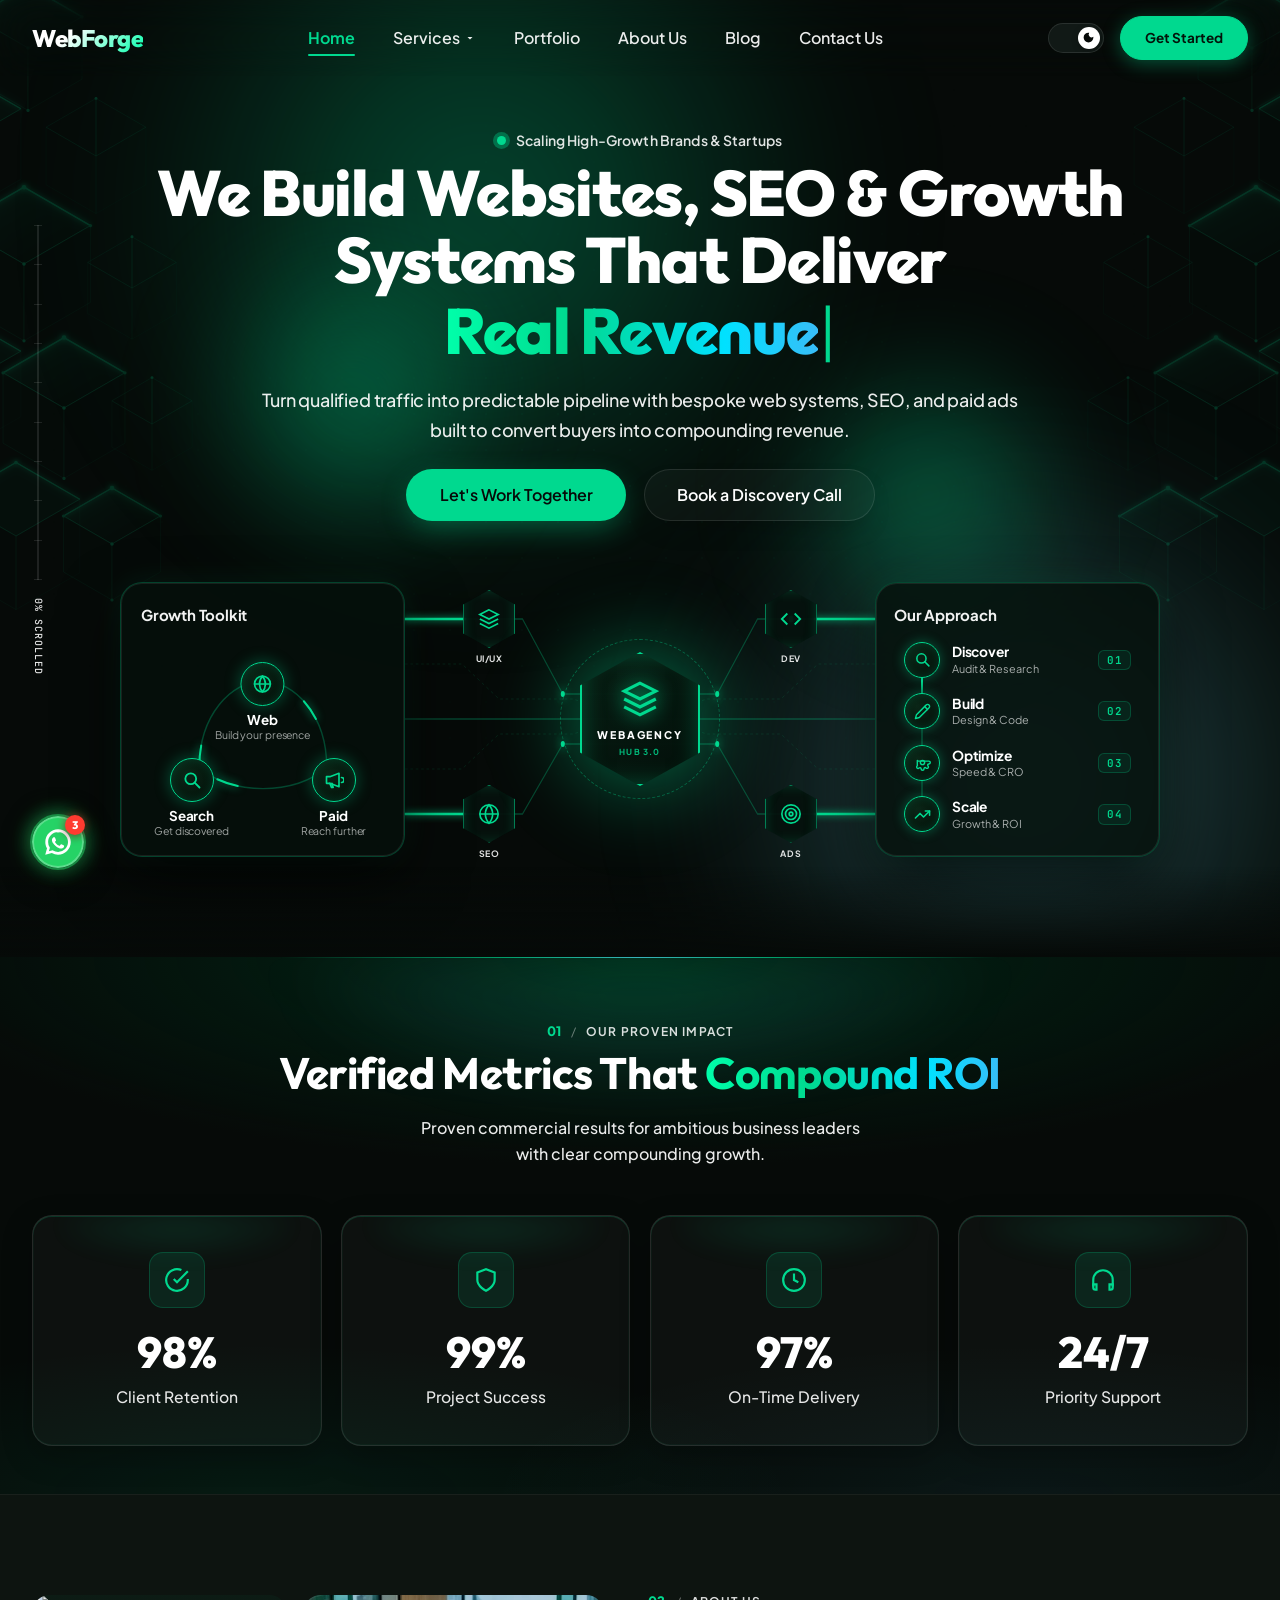
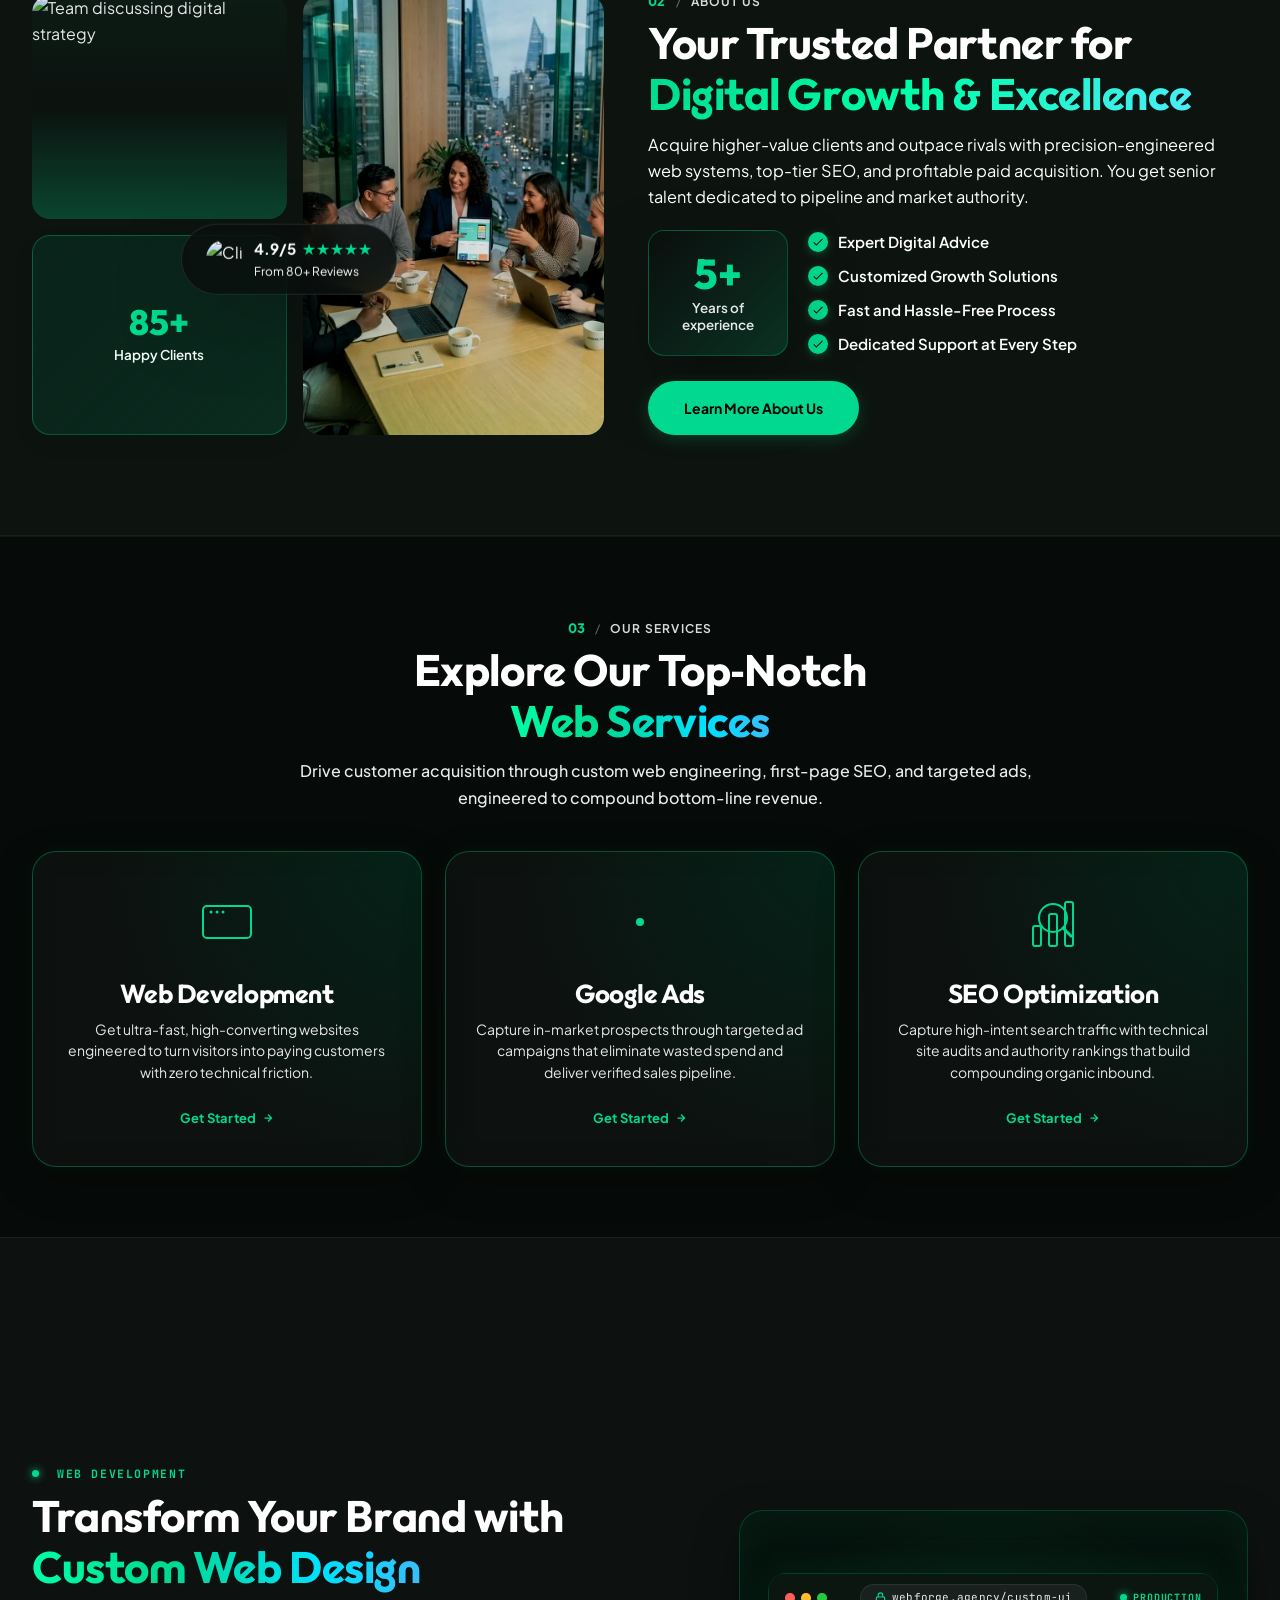
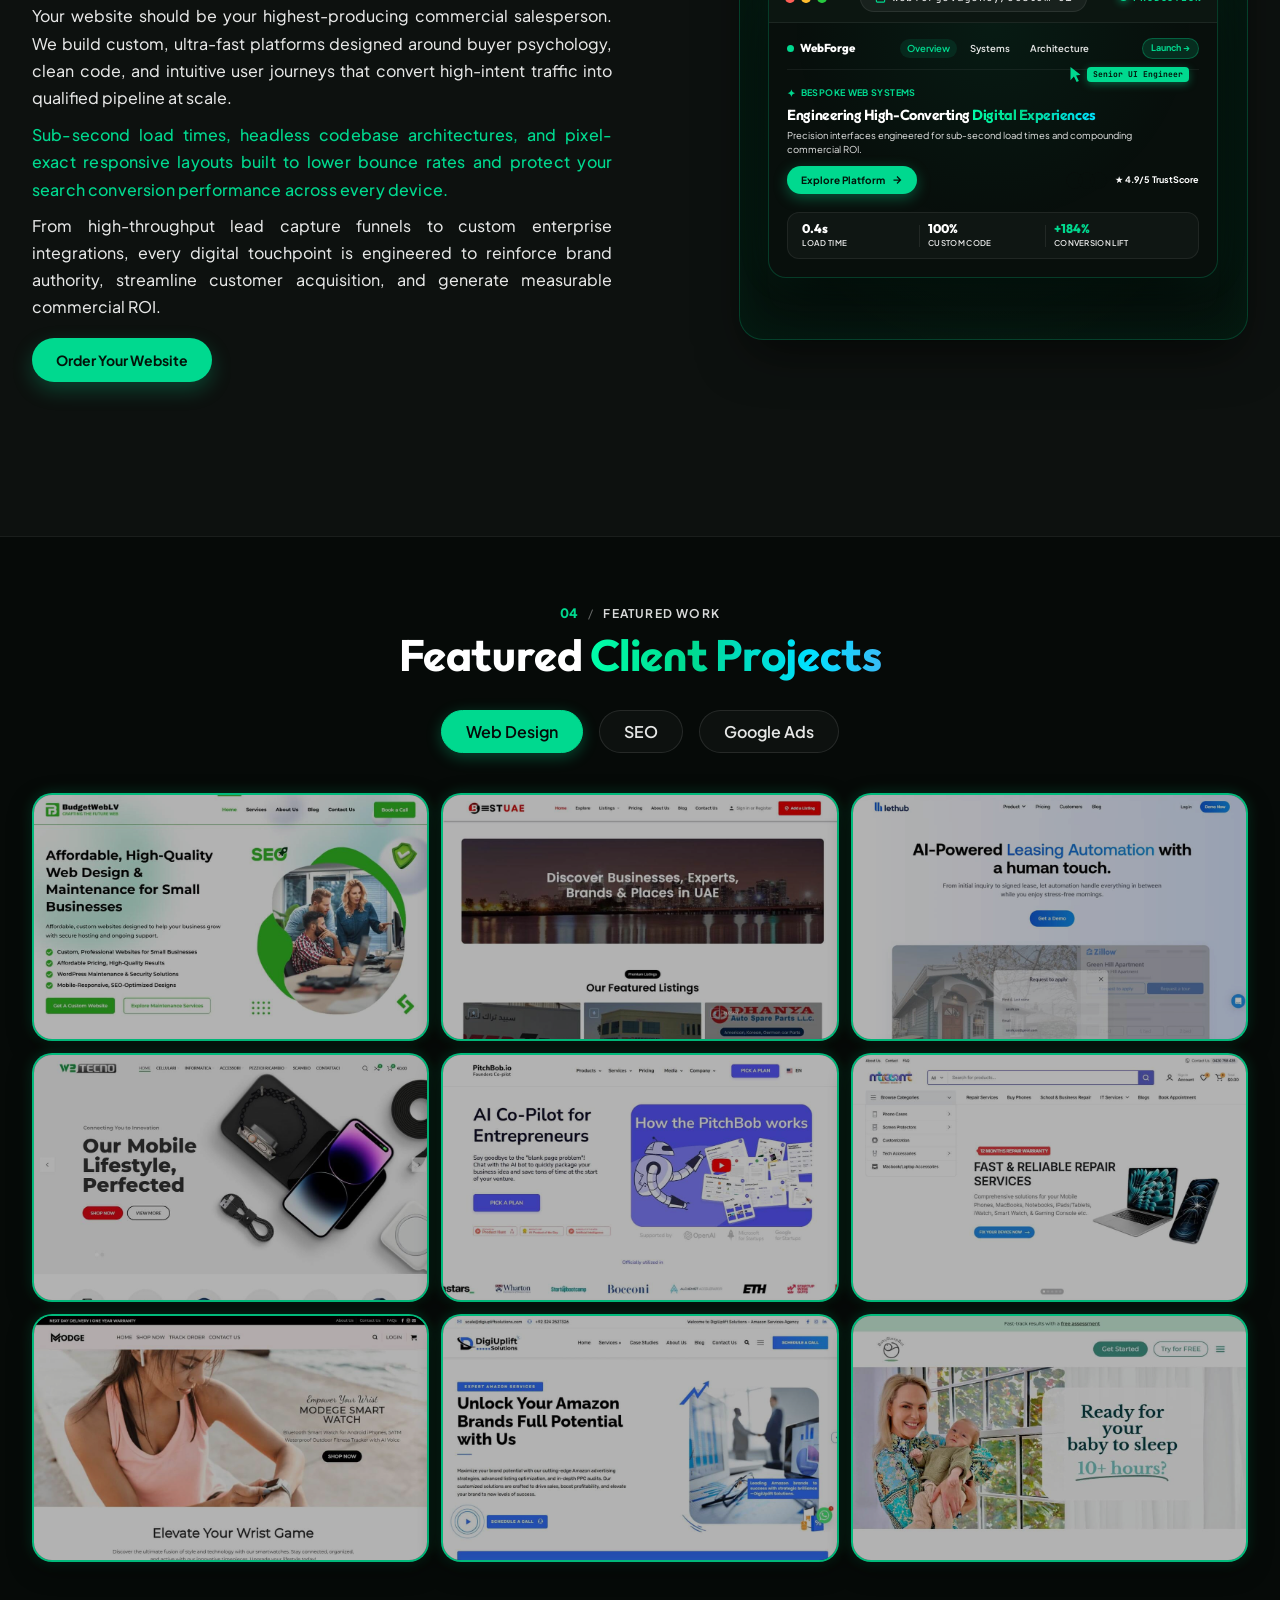
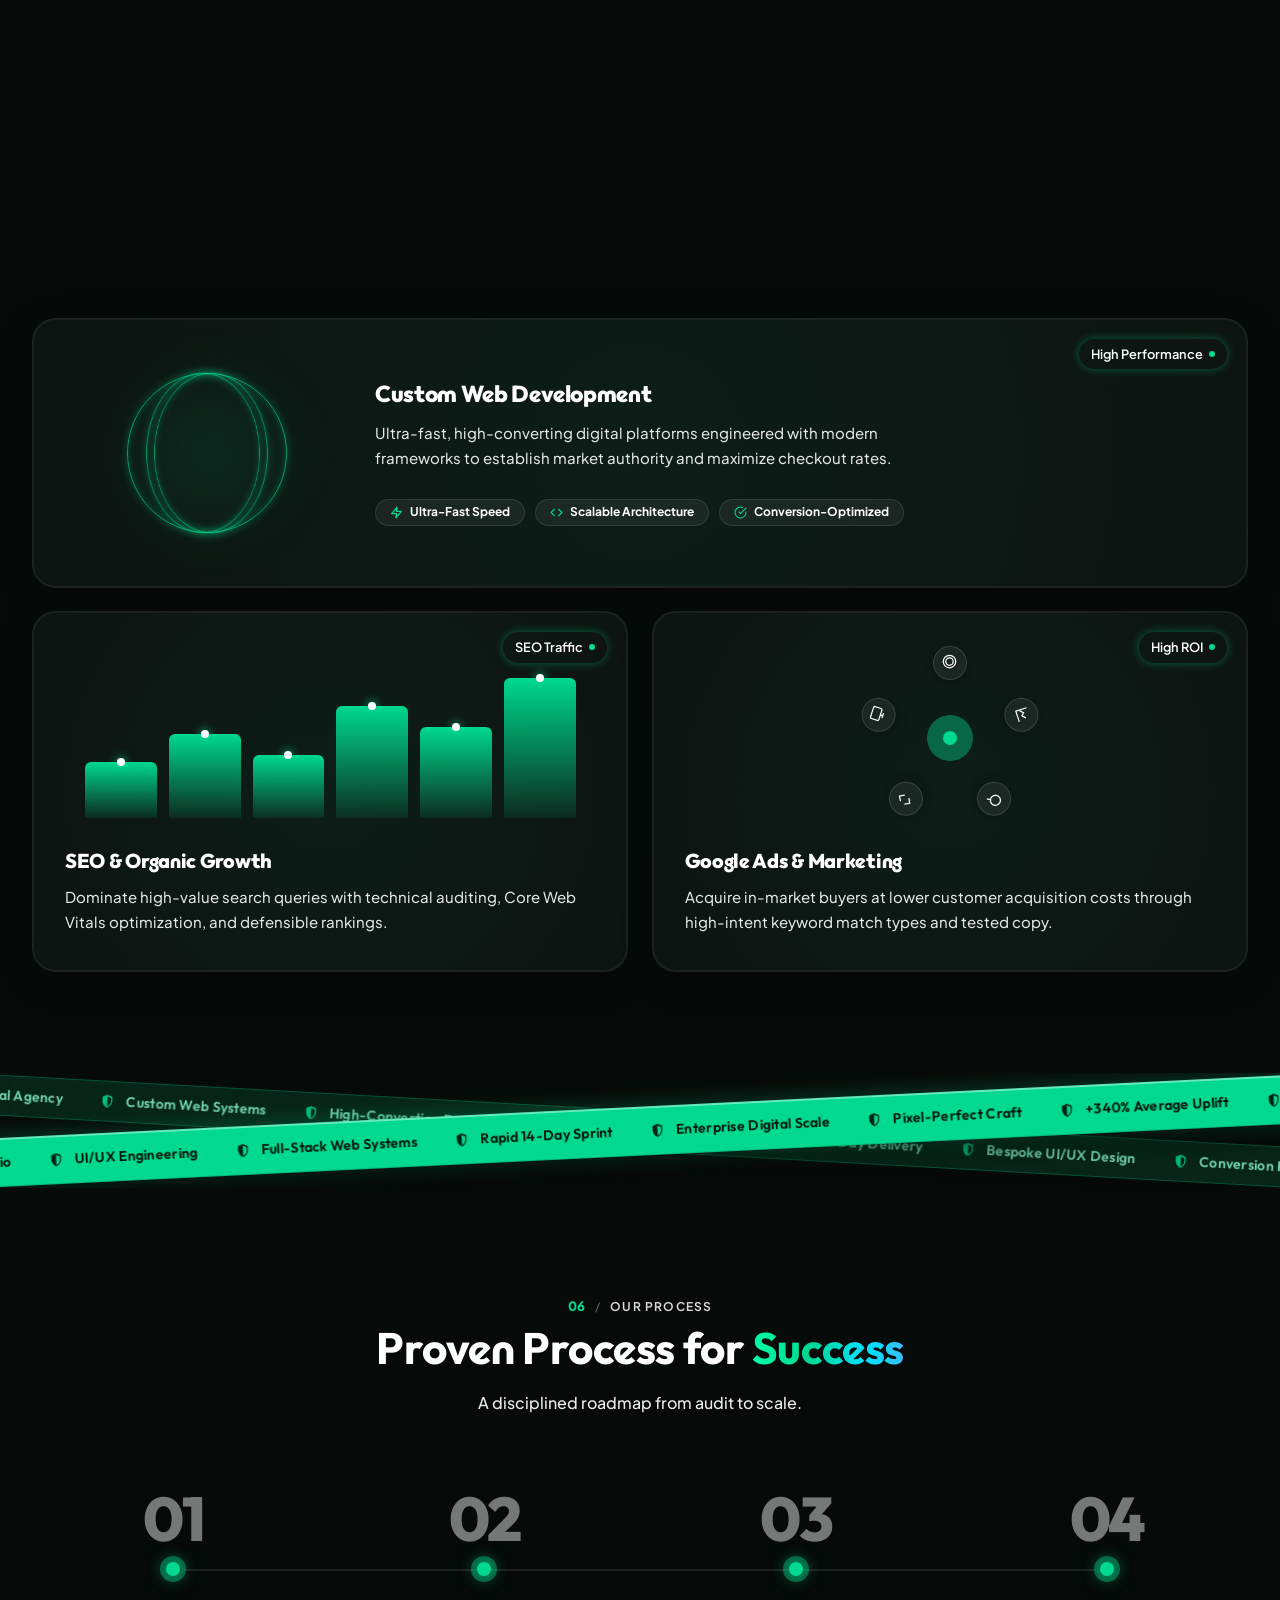
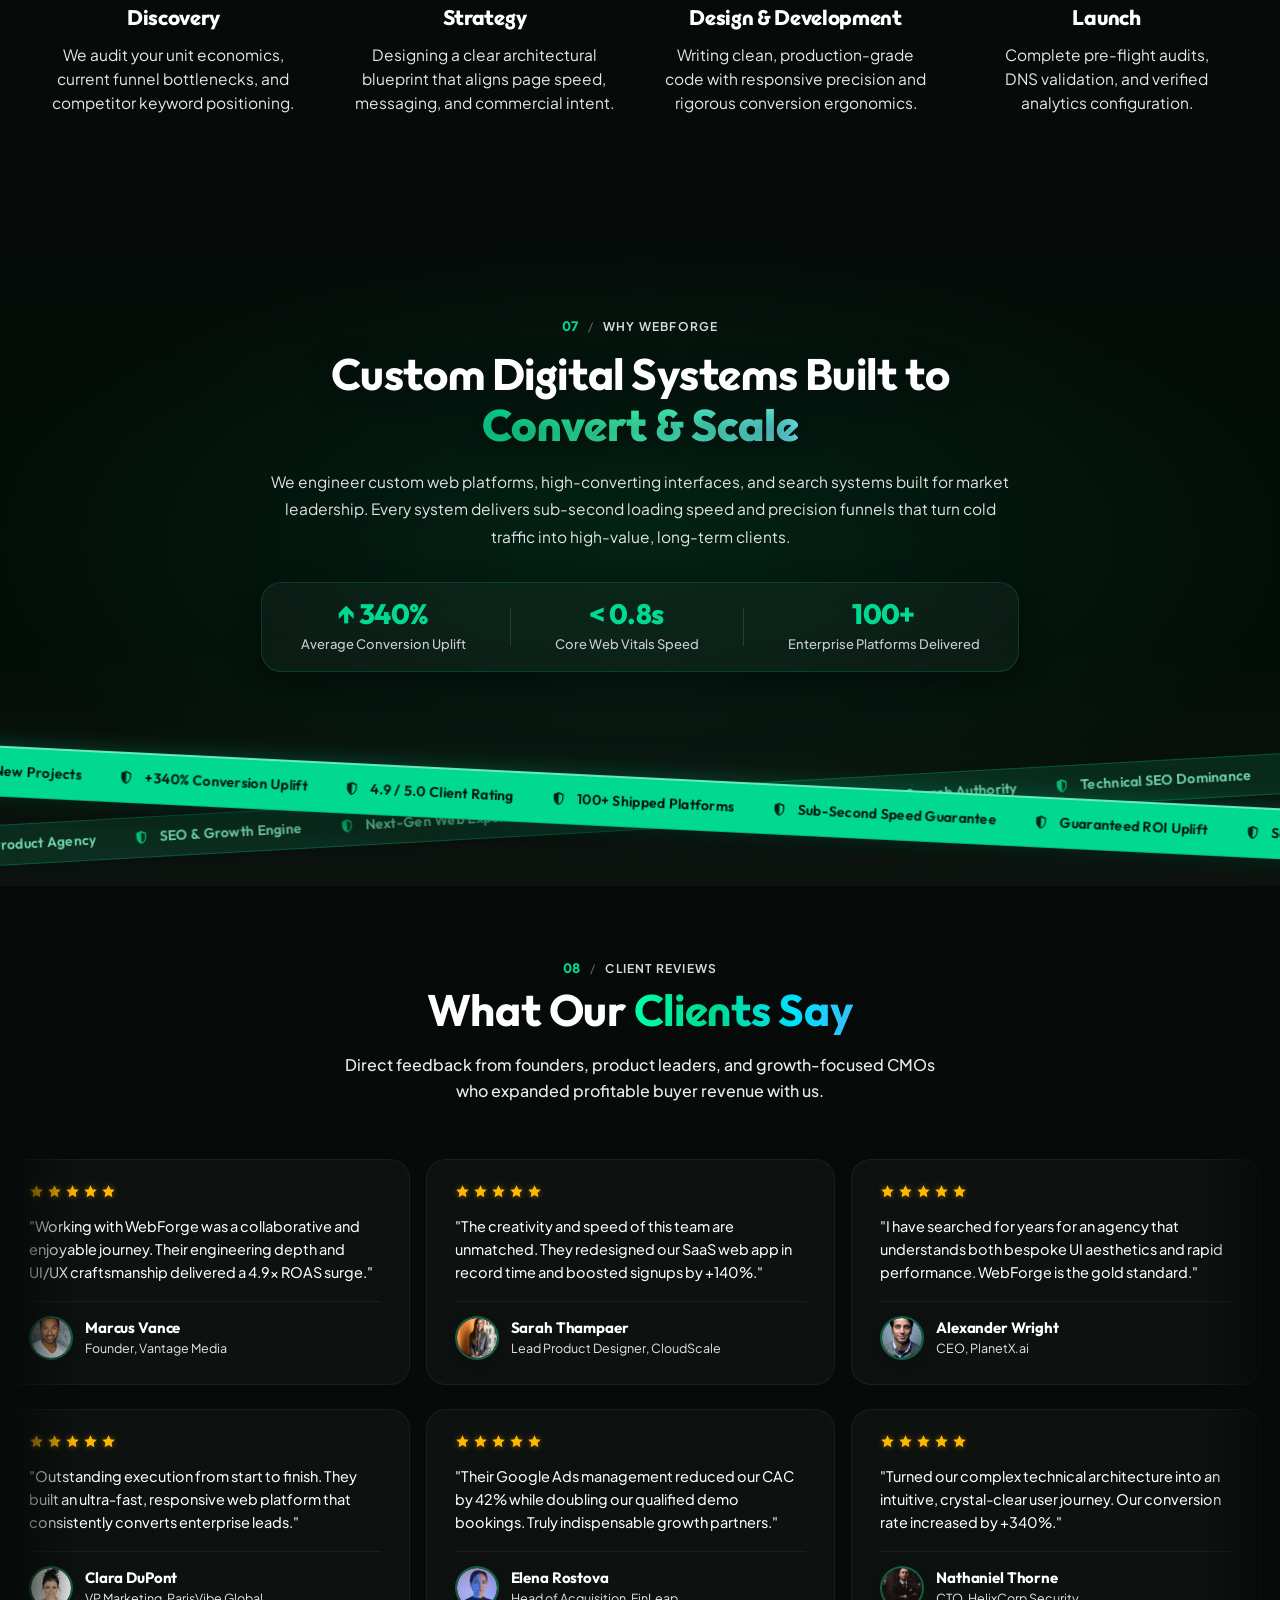
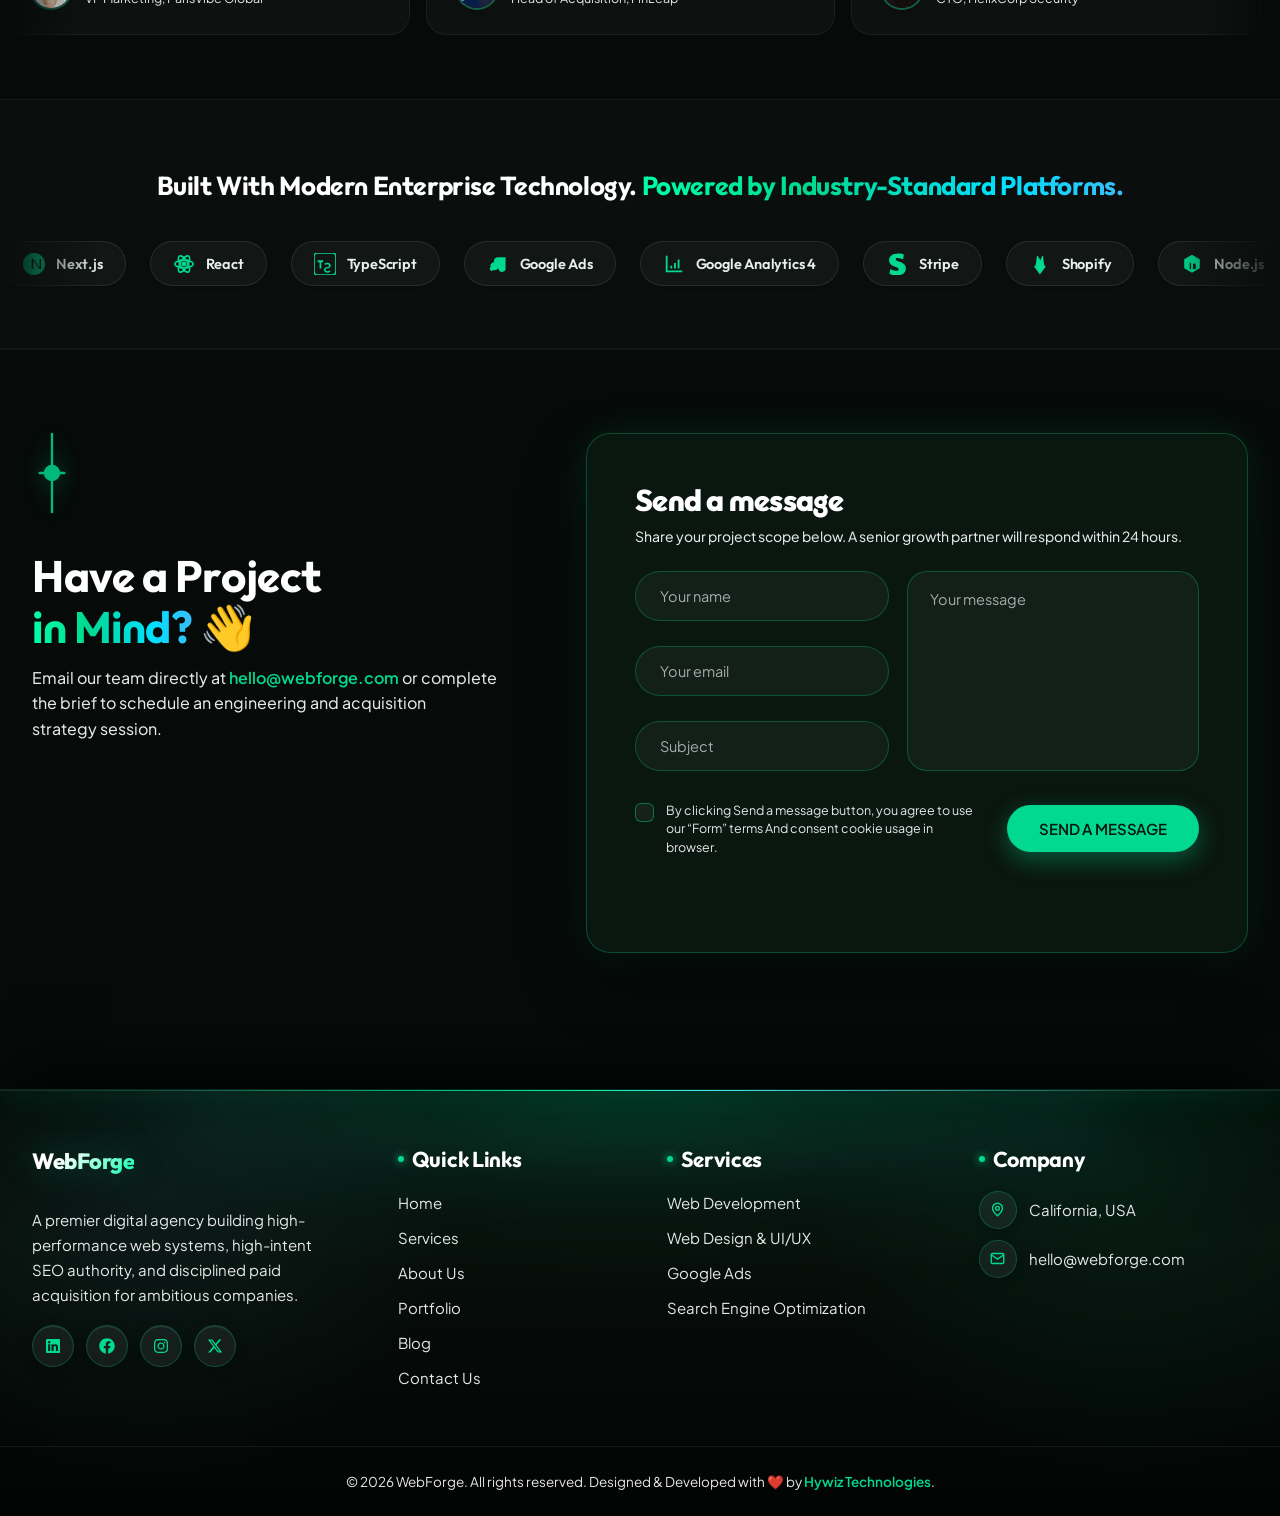
==== commit 7078fa4c: "Fix mobile 16px padding on blog page" ====
--- a/index.html
+++ b/index.html
@@ -35,7 +35,7 @@
 <link href="favicon.svg" rel="icon" type="image/svg+xml"/>
 <link href="https://fonts.googleapis.com" rel="preconnect"/>
 <link crossorigin="" href="https://fonts.gstatic.com" rel="preconnect"/>
-<link href="css/style.css?v=11.7" rel="stylesheet"/>
+<link href="css/style.css?v=11.8" rel="stylesheet"/>
 <style>
   /* Mobile Hero Actions Swap: Book a Discovery Call Above, Let's Work Together Below */
   @media (max-width: 768px) {
@@ -3570,7 +3570,7 @@
 <!-- GSAP Core & ScrollTrigger -->
 <script src="https://cdnjs.cloudflare.com/ajax/libs/gsap/3.12.2/gsap.min.js"></script>
 <script src="https://cdnjs.cloudflare.com/ajax/libs/gsap/3.12.2/ScrollTrigger.min.js"></script>
-<script src="js/main.js?v=11.7"></script>
+<script src="js/main.js?v=11.8"></script>
 <script>
     // Simple toggler for accordion dropdowns
     function toggleAcc(el) {
@@ -3738,14 +3738,15 @@
     })();
   </script>
 <div class="floating-quick-actions" aria-label="Quick Contact Actions">
-      <!-- Right: Direct Phone Call -->
-      <a href="tel:+923143110259" class="floating-btn floating-btn-phone" aria-label="Call Us Directly">
+      <!-- WhatsApp Live Chat -->
+      <a href="https://wa.me/923143110259" target="_blank" rel="noopener noreferrer" class="floating-btn floating-btn-whatsapp" aria-label="Chat with us on WhatsApp">
+        <span class="floating-btn-badge" aria-label="3 unread messages">3</span>
         <div class="floating-btn-pulse"></div>
         <div class="floating-btn-inner">
-          <svg class="floating-btn-icon" viewBox="0 0 24 24" fill="none" stroke="#ffffff" stroke-width="2.2" stroke-linecap="round" stroke-linejoin="round">
-            <path d="M22 16.92v3a2 2 0 0 1-2.18 2 19.79 19.79 0 0 1-8.63-3.07 19.5 19.5 0 0 1-6-6 19.79 19.79 0 0 1-3.07-8.67A2 2 0 0 1 4.11 2h3a2 2 0 0 1 2 1.72 12.84 12.84 0 0 0 .7 2.81 2 2 0 0 1-.45 2.11L8.09 9.91a16 16 0 0 0 6 6l1.27-1.27a2 2 0 0 1 2.11-.45 12.84 12.84 0 0 0 2.81.7A2 2 0 0 1 22 16.92z"/>
+          <svg class="floating-btn-icon" viewBox="0 0 24 24" fill="none">
+            <path fill-rule="evenodd" clip-rule="evenodd" d="M12.031 3C7.07 3 3.048 7.021 3.047 11.983c0 1.586.415 3.133 1.203 4.498L3 21l4.63-1.215a8.93 8.93 0 0 0 4.401 1.157h.004c4.961 0 8.983-4.022 8.984-8.984 0-2.4-.934-4.658-2.634-6.357A8.93 8.93 0 0 0 12.031 3zm0 1.957c3.873 0 7.027 3.153 7.028 7.026 0 1.876-.73 3.64-2.057 4.966a6.974 6.974 0 0 1-4.971 2.06h-.004a6.98 6.98 0 0 1-3.559-.971l-.255-.152-2.645.694.706-2.578-.166-.264a6.97 6.97 0 0 1-1.07-3.755c0-3.873 3.154-7.026 7.028-7.026zm3.844 9.385c-.211-.106-1.247-.616-1.44-.686-.194-.07-.335-.106-.476.106-.14.211-.546.686-.67.827-.123.14-.247.158-.458.053-.211-.106-.89-.328-1.696-1.047a6.29 6.29 0 0 1-1.173-1.458c-.123-.211-.013-.325.092-.43.095-.096.211-.247.317-.37.106-.124.141-.212.211-.353.07-.141.035-.265-.018-.37-.053-.106-.476-1.147-.652-1.57-.172-.413-.347-.357-.476-.364-.124-.006-.265-.007-.406-.007-.141 0-.37.053-.564.265-.194.211-.741.724-.741 1.766 0 1.041.758 2.048.864 2.189.106.141 1.492 2.278 3.614 3.195.505.218.899.348 1.206.446.507.161.968.138 1.333.084.407-.061 1.247-.51 1.423-1.004.176-.494.176-.917.123-1.006-.053-.088-.194-.141-.405-.247z" fill="#ffffff"/>
           </svg>
-          <span class="floating-btn-tooltip">Call Us Directly</span>
+          <span class="floating-btn-tooltip">Chat on WhatsApp</span>
         </div>
       </a>
     </div>
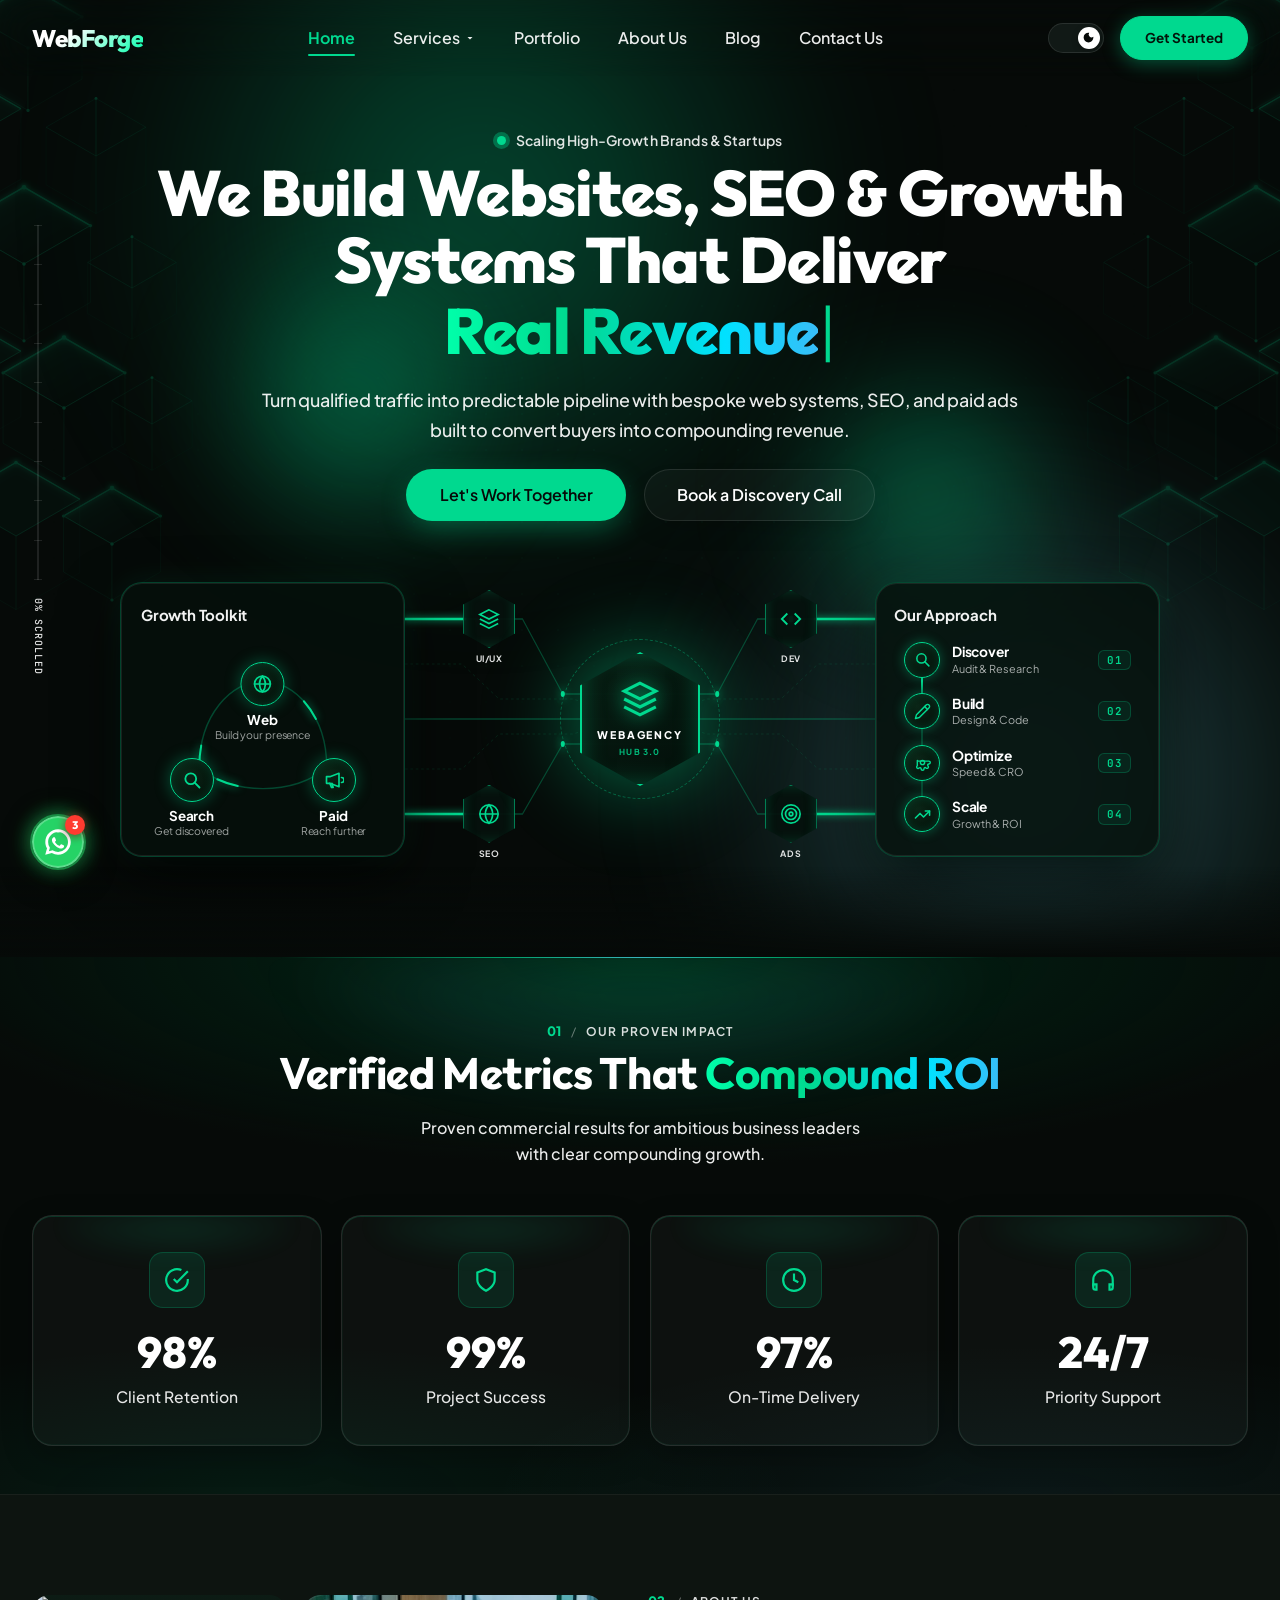
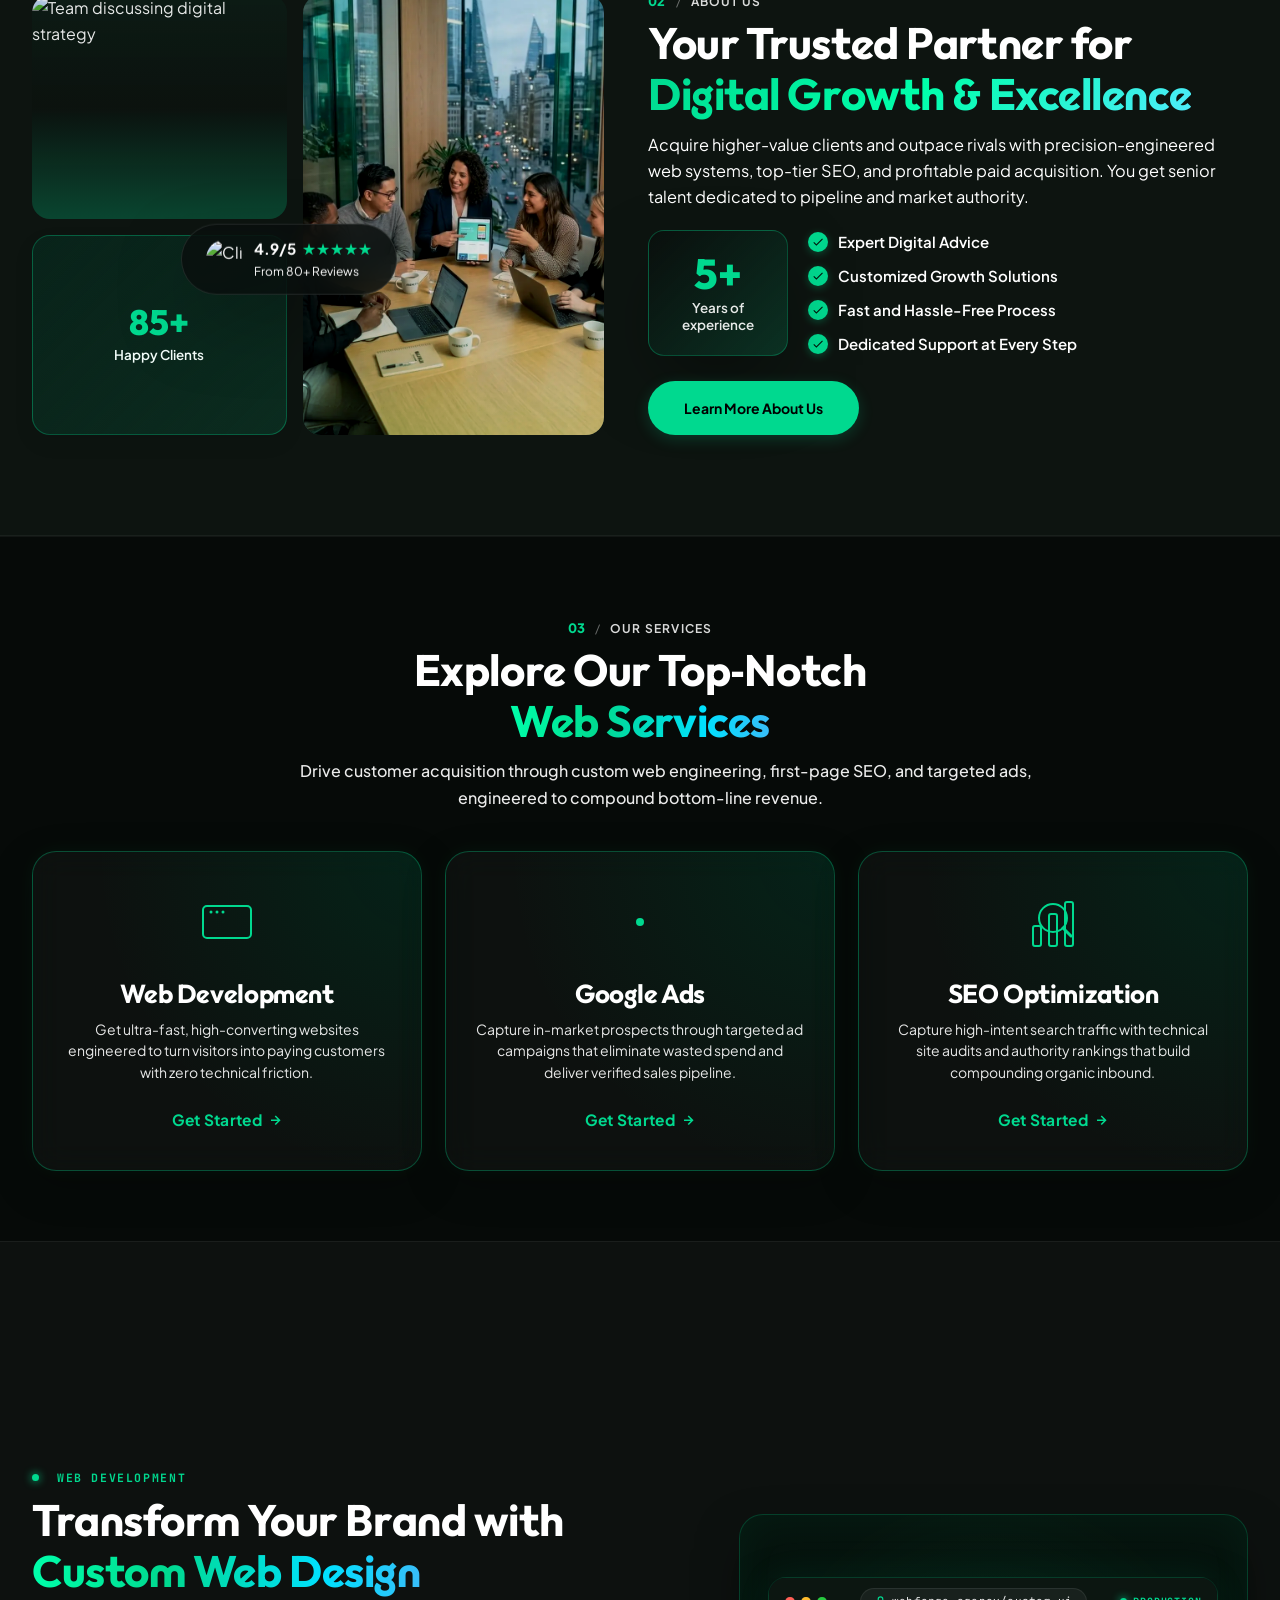
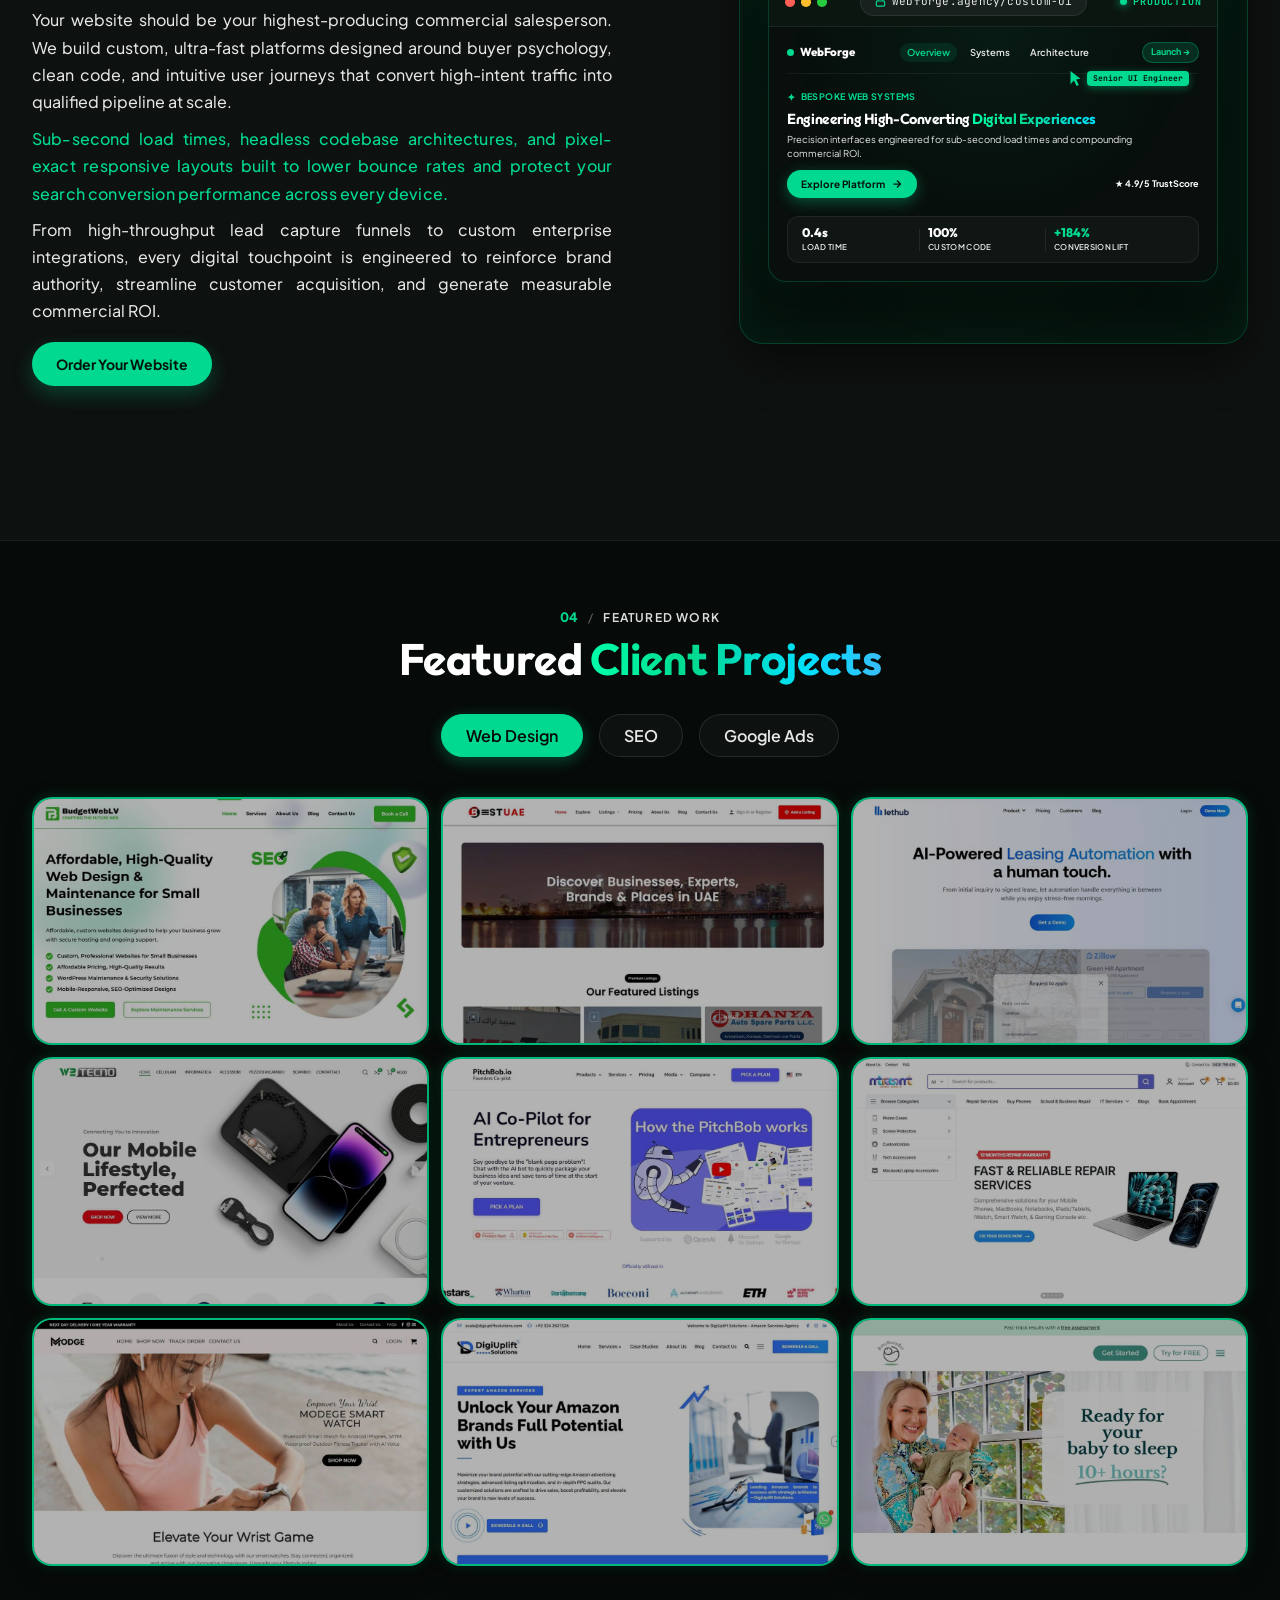
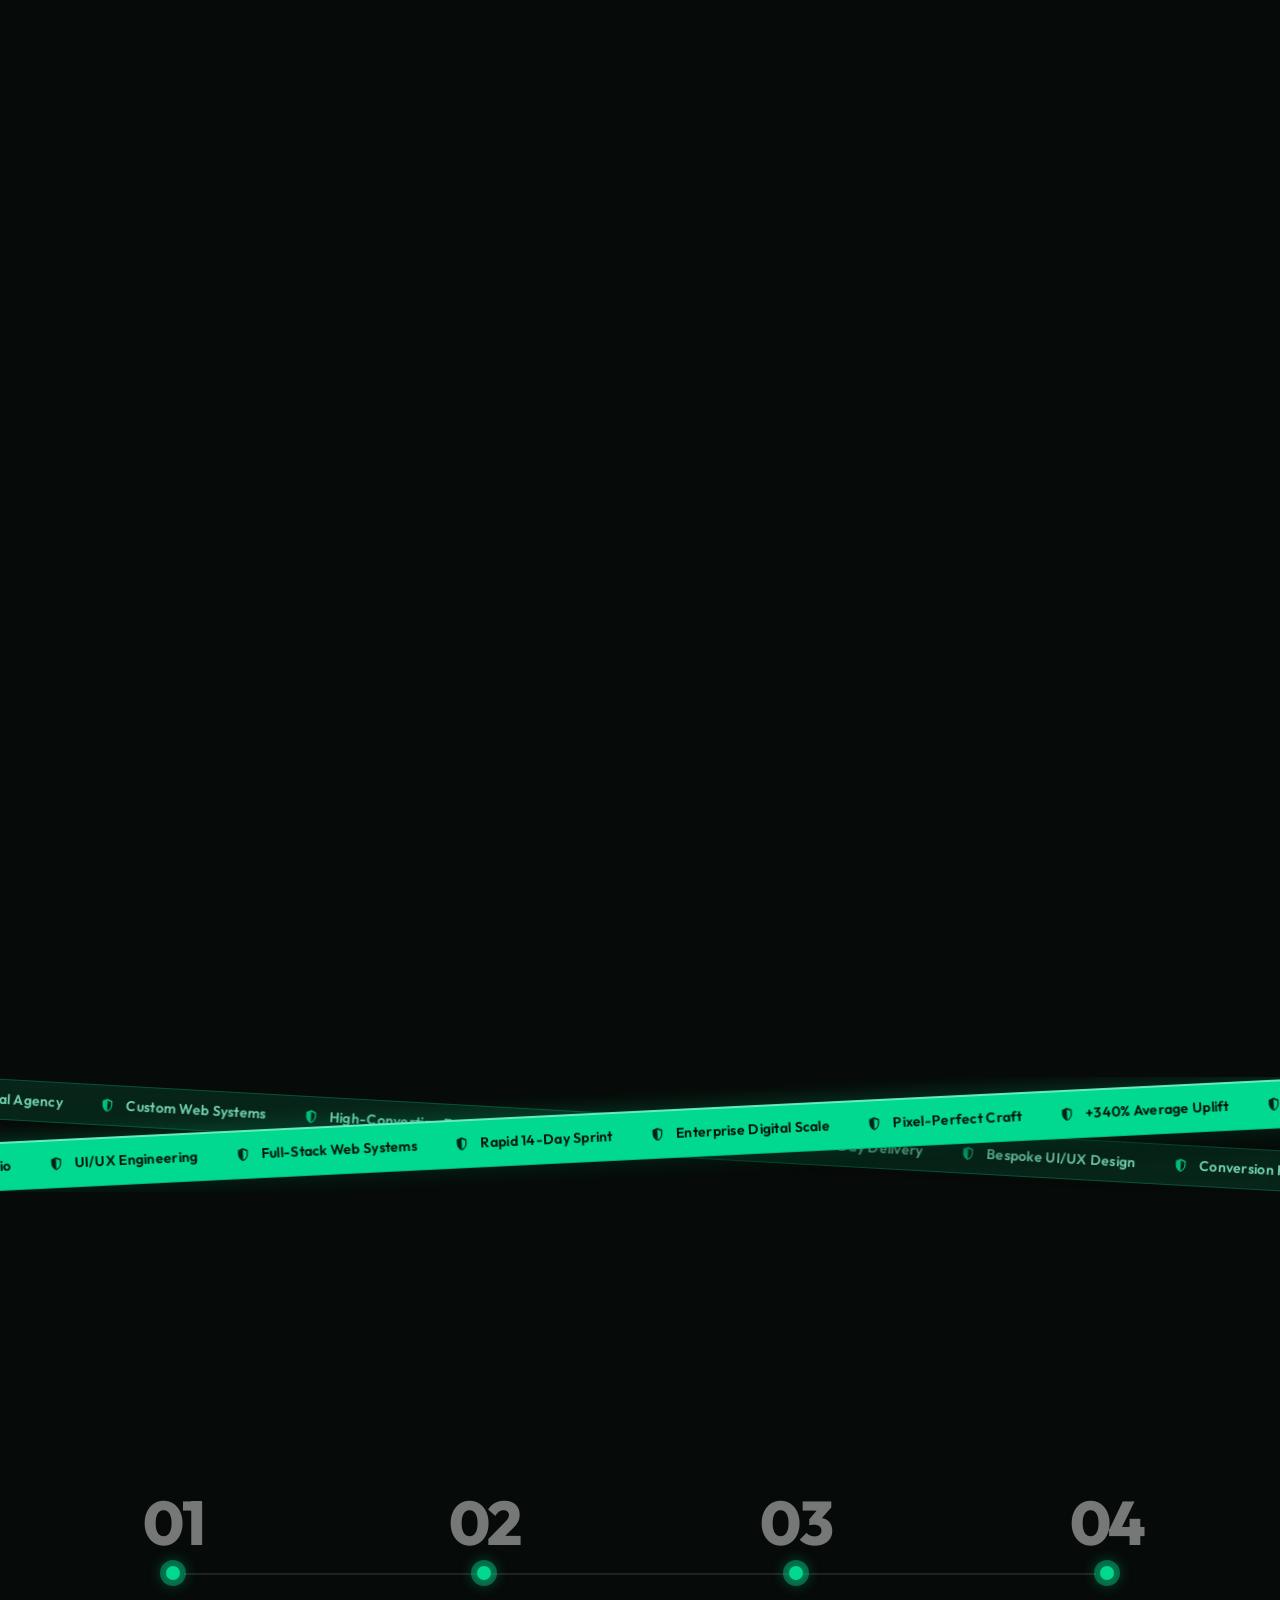
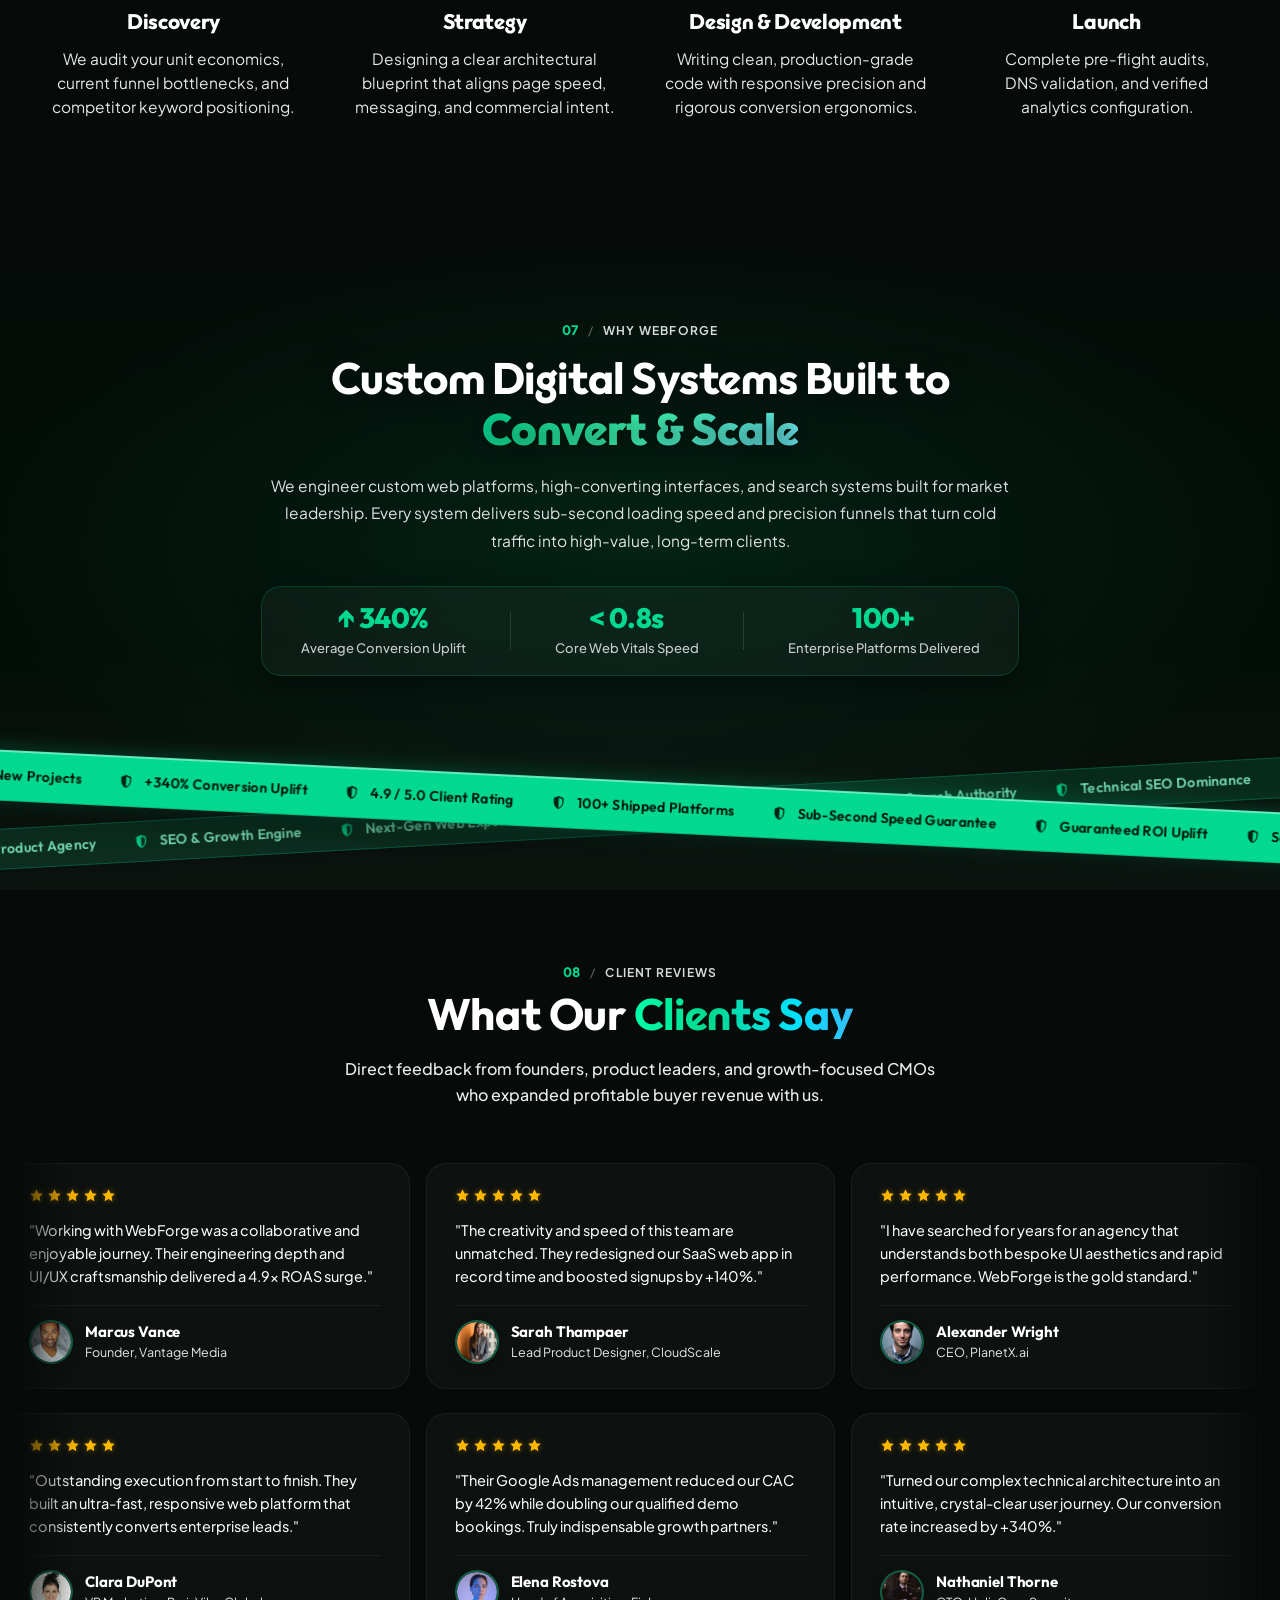
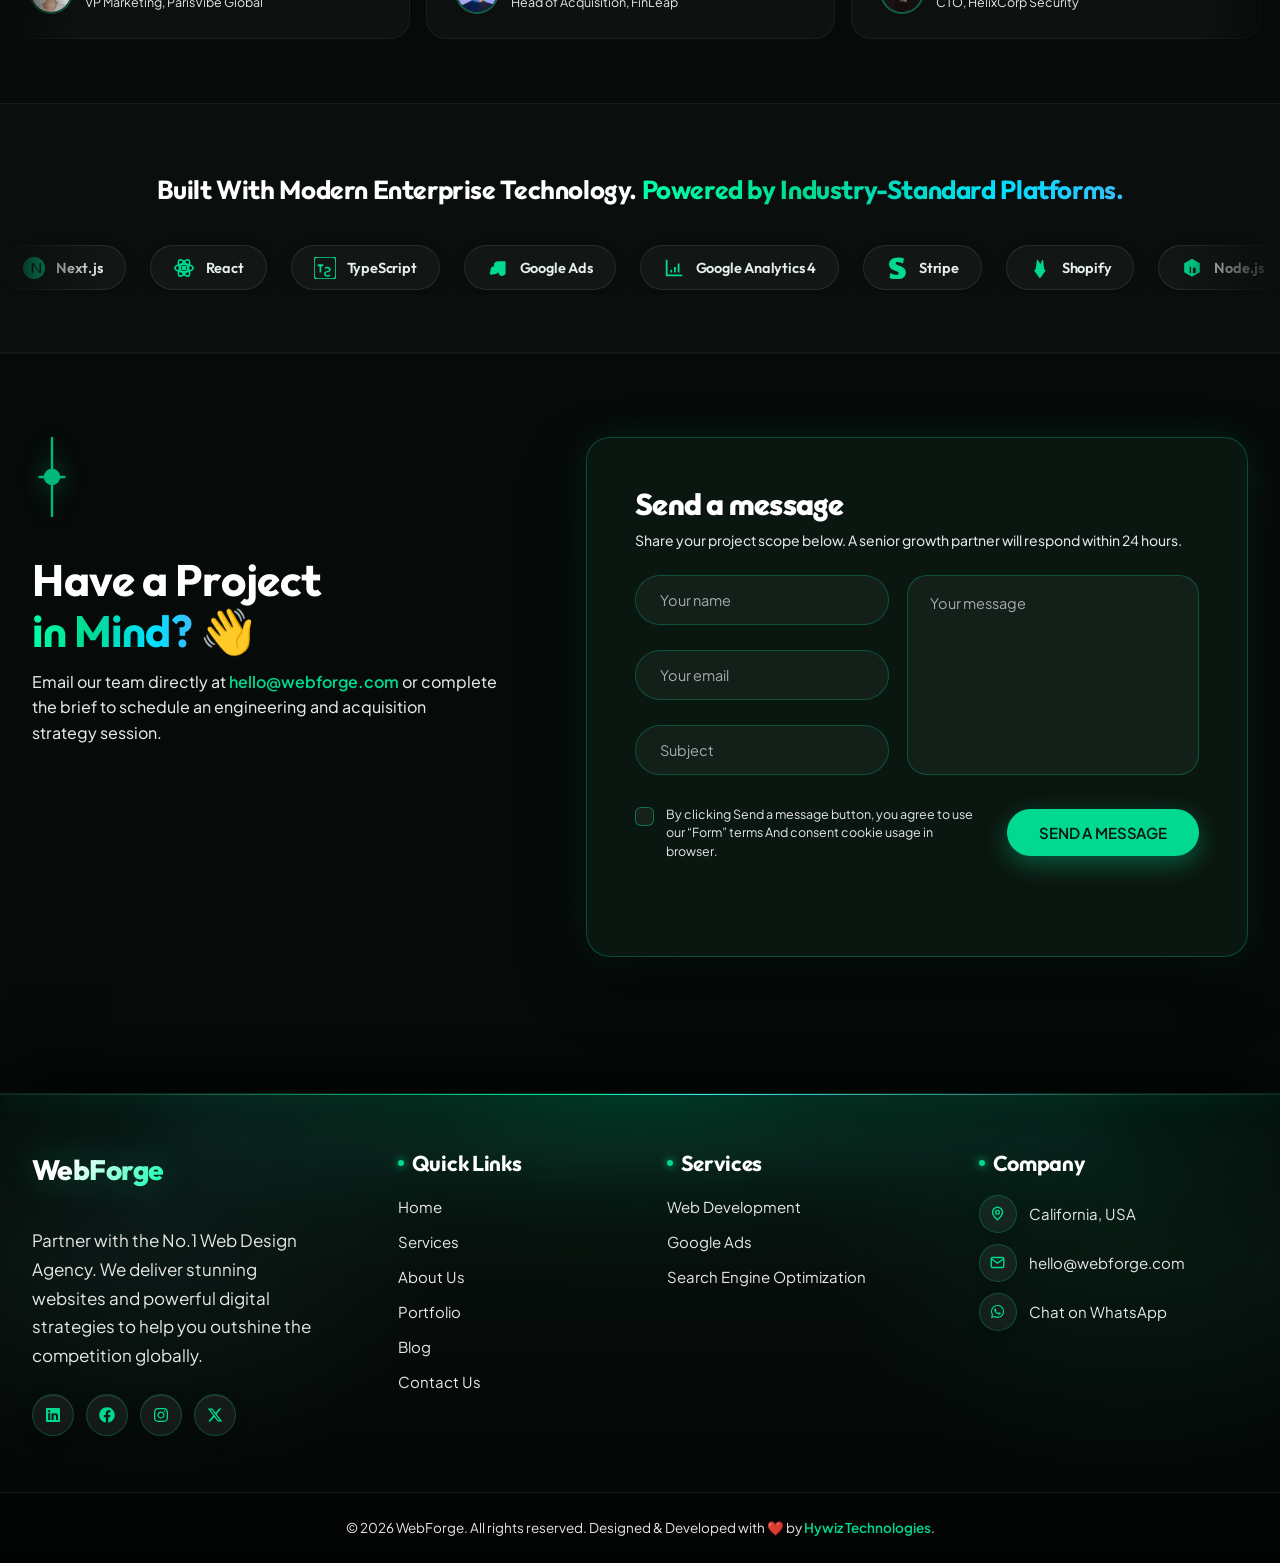
==== commit 944c08c0: "Synchronize agency metrics, standardize footers with WhatsApp chat, and fix CTA navigation" ====
--- a/index.html
+++ b/index.html
@@ -35,7 +35,7 @@
 <link href="favicon.svg" rel="icon" type="image/svg+xml"/>
 <link href="https://fonts.googleapis.com" rel="preconnect"/>
 <link crossorigin="" href="https://fonts.gstatic.com" rel="preconnect"/>
-<link href="css/style.css?v=11.8" rel="stylesheet"/>
+<link href="css/style.css?v=12.1" rel="stylesheet"/>
 <style>
   /* Mobile Hero Actions Swap: Book a Discovery Call Above, Let's Work Together Below */
   @media (max-width: 768px) {
@@ -3478,99 +3478,218 @@
 </div>
 </div>
 </section>
-<!-- FOOTER -->
-<footer class="site-footer-premium" id="footer">
-<div class="wrap footer-grid-premium">
-<!-- Column 1: Info & Socials -->
-<div class="footer-info-col">
-<a class="brand-logo-white" href="index.html">WebForge</a>
-<p>
-          A premier digital agency building high-performance web systems, high-intent SEO authority, and disciplined
-          paid acquisition for ambitious companies.
-        </p>
-<!-- Socials row -->
-<div class="footer-socials-row">
-<a aria-label="LinkedIn" class="footer-social-btn" href="https://linkedin.com" rel="nofollow" target="_blank">
-<svg aria-hidden="true" fill="currentColor" height="16" viewbox="0 0 448 512" width="16" xmlns="http://www.w3.org/2000/svg">
-<path d="M416 32H31.9C14.3 32 0 46.5 0 64.3v383.4C0 465.5 14.3 480 31.9 480H416c17.6 0 32-14.5 32-32.3V64.3c0-17.8-14.4-32.3-32-32.3zM135.4 416H69V202.2h66.5V416zm-33.2-243c-21.3 0-38.5-17.3-38.5-38.5S80.9 96 102.2 96c21.2 0 38.5 17.3 38.5 38.5 0 21.3-17.2 38.5-38.5 38.5zm282.1 243h-66.4V312c0-24.8-.5-56.7-34.5-56.7-34.6 0-39.9 27-39.9 54.9V416h-66.4V202.2h63.7v29.2h.9c8.9-16.8 30.6-34.5 62.9-34.5 67.2 0 79.7 44.3 79.7 101.9V416z">
-</path>
-</svg>
-</a>
-<a aria-label="Facebook" class="footer-social-btn" href="https://facebook.com" rel="nofollow" target="_blank">
-<svg aria-hidden="true" fill="currentColor" height="16" viewbox="0 0 512 512" width="16" xmlns="http://www.w3.org/2000/svg">
-<path d="M504 256C504 119 393 8 256 8S8 119 8 256c0 123.78 90.69 226.38 209.25 245V327.69h-63V256h63v-54.64c0-62.15 37-96.48 93.67-96.48 27.14 0 55.52 4.84 55.52 4.84v61h-31.28c-30.8 0-40.41 19.12-40.41 38.73V256h68.78l-11 71.69h-57.78V501C413.31 482.38 504 379.78 504 256z">
-</path>
-</svg>
-</a>
-<a aria-label="Instagram" class="footer-social-btn" href="https://instagram.com" rel="nofollow" target="_blank">
-<svg aria-hidden="true" fill="currentColor" height="16" viewbox="0 0 448 512" width="16" xmlns="http://www.w3.org/2000/svg">
-<path d="M224.1 141c-63.6 0-114.9 51.3-114.9 114.9s51.3 114.9 114.9 114.9S339 319.5 339 255.9 287.7 141 224.1 141zm0 189.6c-41.1 0-74.7-33.5-74.7-74.7s33.5-74.7 74.7-74.7 74.7 33.5 74.7 74.7-33.6 74.7-74.7 74.7zm146.4-194.3c0 14.9-12 26.8-26.8 26.8-14.9 0-26.8-12-26.8-26.8s12-26.8 26.8-26.8 26.8 12 26.8 26.8zm76.1 27.2c-1.7-35.9-9.9-67.7-36.2-93.9-26.2-26.2-58-34.4-93.9-36.2-37-2.1-147.9-2.1-184.9 0-35.8 1.7-67.6 9.9-93.9 36.1s-34.4 58-36.2 93.9c-2.1 37-2.1 147.9 0 184.9 1.7 35.9 9.9 67.7 36.2 93.9s58 34.4 93.9 36.2c37 2.1 147.9 2.1 184.9 0 35.9-1.7 67.7-9.9 93.9-36.2 26.2-26.2 34.4-58 36.2-93.9 2.1-37 2.1-147.8 0-184.8zM398.8 388c-7.8 19.6-22.9 34.7-42.6 42.6-29.5 11.7-99.5 9-132.1 9s-102.7 2.6-132.1-9c-19.6-7.8-34.7-22.9-42.6-42.6-11.7-29.5-9-99.5-9-132.1s-2.6-102.7 9-132.1c7.8-19.6 22.9-34.7 42.6-42.6 29.5-11.7 99.5-9 132.1-9s102.7-2.6 132.1 9c19.6 7.8 34.7 22.9 42.6 42.6 11.7 29.5 9 99.5 9 132.1s2.7 102.7-9 132.1z">
-</path>
-</svg>
-</a>
-<a aria-label="Twitter / X" class="footer-social-btn" href="https://x.com" rel="nofollow" target="_blank">
-<svg aria-hidden="true" fill="currentColor" height="16" viewbox="0 0 512 512" width="16" xmlns="http://www.w3.org/2000/svg">
-<path d="M389.2 48h70.6L305.6 224.2 487 464H345L233.7 318.6 106.5 464H35.8L200.7 275.5 26.8 48H172.4L272.9 180.9 389.2 48zM364.4 421.8h39.1L151.1 88h-42L364.4 421.8z">
-</path>
-</svg>
-</a>
-</div>
-</div>
-<!-- Column 2: Quick Links -->
-<div class="footer-links-col">
-<h3>Quick Links</h3>
-<div class="footer-links-list">
-<a href="index.html">Home</a> <a href="services.html">Services</a>
-<a href="about.html">About Us</a>
-<a href="portfolio.html">Portfolio</a> <a href="blog.html">Blog</a>
-<a href="contact.html">Contact Us</a>
-</div>
-</div>
-<!-- Column 3: Services -->
-<div class="footer-links-col">
-<h3>Services</h3>
-<div class="footer-links-list">
-<a href="web-development.html">Web Development</a>
-<a href="web-development.html">Web Design &amp; UI/UX</a>
-<a href="google-ads.html">Google Ads</a>
-<a href="search-engine-optimization.html">Search Engine Optimization</a>
-</div>
-</div>
-<!-- Column 4: Company Details -->
-<div class="footer-links-col">
-<h3>Company</h3>
-<div class="footer-links-list">
-<div class="footer-contact-item no-hover">
-<span aria-hidden="true" class="footer-icon-btn">
-<svg fill="none" height="15" stroke="currentColor" stroke-width="2.2" viewbox="0 0 24 24" width="15">
-<path d="M12 2a8 8 0 0 0-8 8c0 5.25 8 12 8 12s8-6.75 8-12a8 8 0 0 0-8-8z"></path>
-<circle cx="12" cy="10" r="3"></circle>
-</svg>
-</span>
-<span class="footer-contact-text">California, USA</span>
-</div>
-<div class="footer-contact-item hoverable">
-<a aria-label="Email us" class="footer-icon-btn" href="mailto:hello@webforge.com">
-<svg fill="none" height="15" stroke="currentColor" stroke-width="2.2" viewbox="0 0 24 24" width="15">
-<path d="M4 4h16c1.1 0 2 .9 2 2v12c0 1.1-.9 2-2 2H4c-1.1 0-2-.9-2-2V6c0-1.1.9-2 2-2z"></path>
-<polyline points="22,6 12,13 2,6"></polyline>
-</svg>
-</a>
-<a class="footer-contact-text" href="mailto:hello@webforge.com">hello@webforge.com</a>
-</div>
-
-</div>
-</div>
-</div>
-<!-- Footer Copyright bottom -->
-<div class="wrap footer-bottom-premium">
-<span>© 2026 WebForge. All rights reserved. Designed &amp; Developed with ❤️ by <a class="footer-credit-link" href="https://hywiz.com/" rel="noopener noreferrer" target="_blank">Hywiz Technologies</a>.</span>
-</div>
-</footer>
+    <!-- FOOTER -->
+    <footer class="site-footer-premium" id="footer">
+      <div class="wrap footer-grid-premium">
+        <!-- Column 1: Info & Socials -->
+        <div class="footer-info-col">
+          <a href="index.html" class="brand-logo-white">WebForge</a>
+          <p>
+            Partner with the No.1 Web Design Agency. We deliver stunning websites and powerful digital strategies to help you outshine the competition globally.
+          </p>
+          <!-- Socials row -->
+          <div class="footer-socials-row">
+            <a
+              href="https://linkedin.com"
+              class="footer-social-btn"
+              aria-label="LinkedIn"
+              target="_blank"
+              rel="nofollow"
+            >
+              <svg
+                aria-hidden="true"
+                width="16"
+                height="16"
+                fill="currentColor"
+                viewBox="0 0 448 512"
+                xmlns="http://www.w3.org/2000/svg"
+              >
+                <path
+                  d="M416 32H31.9C14.3 32 0 46.5 0 64.3v383.4C0 465.5 14.3 480 31.9 480H416c17.6 0 32-14.5 32-32.3V64.3c0-17.8-14.4-32.3-32-32.3zM135.4 416H69V202.2h66.5V416zm-33.2-243c-21.3 0-38.5-17.3-38.5-38.5S80.9 96 102.2 96c21.2 0 38.5 17.3 38.5 38.5 0 21.3-17.2 38.5-38.5 38.5zm282.1 243h-66.4V312c0-24.8-.5-56.7-34.5-56.7-34.6 0-39.9 27-39.9 54.9V416h-66.4V202.2h63.7v29.2h.9c8.9-16.8 30.6-34.5 62.9-34.5 67.2 0 79.7 44.3 79.7 101.9V416z"
+                ></path>
+              </svg>
+            </a>
+            <a
+              href="https://facebook.com"
+              class="footer-social-btn"
+              aria-label="Facebook"
+              target="_blank"
+              rel="nofollow"
+            >
+              <svg
+                aria-hidden="true"
+                width="16"
+                height="16"
+                fill="currentColor"
+                viewBox="0 0 512 512"
+                xmlns="http://www.w3.org/2000/svg"
+              >
+                <path
+                  d="M504 256C504 119 393 8 256 8S8 119 8 256c0 123.78 90.69 226.38 209.25 245V327.69h-63V256h63v-54.64c0-62.15 37-96.48 93.67-96.48 27.14 0 55.52 4.84 55.52 4.84v61h-31.28c-30.8 0-40.41 19.12-40.41 38.73V256h68.78l-11 71.69h-57.78V501C413.31 482.38 504 379.78 504 256z"
+                ></path>
+              </svg>
+            </a>
+            <a
+              href="https://instagram.com"
+              class="footer-social-btn"
+              aria-label="Instagram"
+              target="_blank"
+              rel="nofollow"
+            >
+              <svg
+                aria-hidden="true"
+                width="16"
+                height="16"
+                fill="currentColor"
+                viewBox="0 0 448 512"
+                xmlns="http://www.w3.org/2000/svg"
+              >
+                <path
+                  d="M224.1 141c-63.6 0-114.9 51.3-114.9 114.9s51.3 114.9 114.9 114.9S339 319.5 339 255.9 287.7 141 224.1 141zm0 189.6c-41.1 0-74.7-33.5-74.7-74.7s33.5-74.7 74.7-74.7 74.7 33.5 74.7 74.7-33.6 74.7-74.7 74.7zm146.4-194.3c0 14.9-12 26.8-26.8 26.8-14.9 0-26.8-12-26.8-26.8s12-26.8 26.8-26.8 26.8 12 26.8 26.8zm76.1 27.2c-1.7-35.9-9.9-67.7-36.2-93.9-26.2-26.2-58-34.4-93.9-36.2-37-2.1-147.9-2.1-184.9 0-35.8 1.7-67.6 9.9-93.9 36.1s-34.4 58-36.2 93.9c-2.1 37-2.1 147.9 0 184.9 1.7 35.9 9.9 67.7 36.2 93.9s58 34.4 93.9 36.2c37 2.1 147.9 2.1 184.9 0 35.9-1.7 67.7-9.9 93.9-36.2 26.2-26.2 34.4-58 36.2-93.9 2.1-37 2.1-147.8 0-184.8zM398.8 388c-7.8 19.6-22.9 34.7-42.6 42.6-29.5 11.7-99.5 9-132.1 9s-102.7 2.6-132.1-9c-19.6-7.8-34.7-22.9-42.6-42.6-11.7-29.5-9-99.5-9-132.1s-2.6-102.7 9-132.1c7.8-19.6 22.9-34.7 42.6-42.6 29.5-11.7 99.5-9 132.1-9s102.7-2.6 132.1 9c19.6 7.8 34.7 22.9 42.6 42.6 11.7 29.5 9 99.5 9 132.1s2.7 102.7-9 132.1z"
+                ></path>
+              </svg>
+            </a>
+            <a
+              href="https://x.com"
+              class="footer-social-btn"
+              aria-label="Twitter / X"
+              target="_blank"
+              rel="nofollow"
+            >
+              <svg
+                aria-hidden="true"
+                width="16"
+                height="16"
+                fill="currentColor"
+                viewBox="0 0 512 512"
+                xmlns="http://www.w3.org/2000/svg"
+              >
+                <path
+                  d="M389.2 48h70.6L305.6 224.2 487 464H345L233.7 318.6 106.5 464H35.8L200.7 275.5 26.8 48H172.4L272.9 180.9 389.2 48zM364.4 421.8h39.1L151.1 88h-42L364.4 421.8z"
+                ></path>
+              </svg>
+            </a>
+          </div>
+        </div>
+        <!-- Column 2: Quick Links -->
+        <div class="footer-links-col">
+          <h3>Quick Links</h3>
+          <div class="footer-links-list">
+            <a href="index.html">Home</a>
+            <a href="services.html">Services</a>
+            <a href="about.html">About Us</a>
+            <a href="portfolio.html">Portfolio</a>
+            <a href="blog.html">Blog</a>
+            <a href="contact.html">Contact Us</a>
+          </div>
+        </div>
+        <!-- Column 3: Services -->
+        <div class="footer-links-col">
+          <h3>Services</h3>
+          <div class="footer-links-list">
+            <a href="web-development.html">Web Development</a>
+            <a href="google-ads.html">Google Ads</a>
+            <a href="search-engine-optimization.html"
+              >Search Engine Optimization</a
+            >
+          </div>
+        </div>
+        <!-- Column 4: Company Details -->
+        <div class="footer-links-col">
+          <h3>Company</h3>
+          <div class="footer-links-list">
+            <div class="footer-contact-item no-hover">
+              <span class="footer-icon-btn" aria-hidden="true">
+                <svg
+                  width="15"
+                  height="15"
+                  viewBox="0 0 24 24"
+                  fill="none"
+                  stroke="currentColor"
+                  stroke-width="2.2"
+                >
+                  <path
+                    d="M12 2a8 8 0 0 0-8 8c0 5.25 8 12 8 12s8-6.75 8-12a8 8 0 0 0-8-8z"
+                  />
+                  <circle cx="12" cy="10" r="3" />
+                </svg>
+              </span>
+              <span class="footer-contact-text">California, USA</span>
+            </div>
+            <div class="footer-contact-item hoverable">
+              <a
+                href="mailto:hello@webforge.com"
+                class="footer-icon-btn"
+                aria-label="Email us"
+              >
+                <svg
+                  width="15"
+                  height="15"
+                  viewBox="0 0 24 24"
+                  fill="none"
+                  stroke="currentColor"
+                  stroke-width="2.2"
+                >
+                  <path
+                    d="M4 4h16c1.1 0 2 .9 2 2v12c0 1.1-.9 2-2 2H4c-1.1 0-2-.9-2-2V6c0-1.1.9-2 2-2z"
+                  />
+                  <polyline points="22,6 12,13 2,6" />
+                </svg>
+              </a>
+              <a href="mailto:hello@webforge.com" class="footer-contact-text"
+                >hello@webforge.com</a
+              >
+            </div>
+            <div class="footer-contact-item hoverable">
+              <a
+                href="https://wa.me/923143110259"
+                class="footer-icon-btn"
+                aria-label="Chat on WhatsApp"
+                target="_blank"
+                rel="noopener noreferrer"
+              >
+                <svg
+                  width="15"
+                  height="15"
+                  fill="currentColor"
+                  viewBox="0 0 448 512"
+                  xmlns="http://www.w3.org/2000/svg"
+                >
+                  <path
+                    d="M380.9 97.1C339 55.1 283.2 32 223.9 32c-122.4 0-222 99.6-222 222 0 39.1 10.2 77.3 29.6 111L0 480l117.7-30.9c32.4 17.7 68.9 27 106.1 27h.1c122.3 0 224.1-99.6 224.1-222 0-59.3-25.2-115-67.1-157zm-157 341.6c-33.2 0-65.7-8.9-94-25.7l-6.7-4-69.8 18.3L72 359.2l-4.4-7c-18.5-29.4-28.2-63.3-28.2-98.2 0-101.7 82.8-184.5 184.6-184.5 49.3 0 95.6 19.2 130.4 54.1 34.8 34.9 56.2 81.2 56.1 130.5 0 101.8-84.9 184.6-186.6 184.6zm101.2-138.2c-5.5-2.8-32.8-16.2-37.9-18-5.1-1.9-8.8-2.8-12.5 2.8-3.7 5.6-14.3 18-17.6 21.8-3.2 3.7-6.5 4.2-12 1.4-32.6-16.3-54-29.1-75.5-66-5.7-9.8 5.7-9.1 16.3-30.3 1.8-3.7.9-6.9-.5-9.7-1.4-2.8-12.5-30.1-17.1-41.2-4.5-10.8-9.1-9.3-12.5-9.5-3.2-.2-6.9-.2-10.6-.2-3.7 0-9.7 1.4-14.8 6.9-5.1 5.6-19.4 19-19.4 46.3 0 27.3 19.9 53.7 22.6 57.4 2.8 3.7 39.1 59.7 94.8 83.8 35.2 15.2 49 16.5 66.6 13.9 10.7-1.6 32.8-13.4 37.4-26.4 4.6-13 4.6-24.1 3.2-26.4-1.3-2.5-5-3.9-10.5-6.6z"
+                  ></path>
+                </svg>
+              </a>
+              <a
+                href="https://wa.me/923143110259"
+                class="footer-contact-text"
+                target="_blank"
+                rel="noopener noreferrer"
+                >Chat on WhatsApp</a
+              >
+            </div>
+          </div>
+        </div>
+      </div>
+      <!-- Footer Copyright bottom -->
+      <div class="wrap footer-bottom-premium">
+        <span
+          >© 2026 WebForge. All rights reserved. Designed &amp; Developed with
+          ❤️ by
+          <a
+            href="https://hywiz.com/"
+            target="_blank"
+            rel="noopener noreferrer"
+            class="footer-credit-link"
+            >Hywiz Technologies</a
+          >.</span
+        >
+      </div>
+    </footer>
 <!-- GSAP Core & ScrollTrigger -->
 <script src="https://cdnjs.cloudflare.com/ajax/libs/gsap/3.12.2/gsap.min.js"></script>
 <script src="https://cdnjs.cloudflare.com/ajax/libs/gsap/3.12.2/ScrollTrigger.min.js"></script>
-<script src="js/main.js?v=11.8"></script>
+<script src="js/main.js?v=12.1"></script>
 <script>
     // Simple toggler for accordion dropdowns
     function toggleAcc(el) {
--- a/css/style.css
+++ b/css/style.css
@@ -4505,14 +4505,14 @@
 }
 
 .services-circle .get-started-btn {
-  font-size: 13px;
+  font-size: 15.5px;
   font-weight: 700;
   color: var(--accent-primary);
   letter-spacing: 0.02em;
   text-decoration: none;
   display: inline-flex;
   align-items: center;
-  gap: 6px;
+  gap: 8px;
   transition: color 0.3s, gap 0.3s;
   margin: 0;
   position: relative;
@@ -4524,8 +4524,8 @@
 }
 
 .services-circle .get-started-btn svg {
-  width: 12px;
-  height: 12px;
+  width: 14.5px;
+  height: 14.5px;
   stroke: currentColor;
   transition: transform 0.3s;
 }
@@ -10305,9 +10305,7 @@
 /* Expertise Creative */
 .expertise-row-creative {
   display: flex;
-  align-items: center;
-  gap: 80px;
-  margin-top: 96px;
+  align-items: flex-start; gap: 80px; margin-top: 96px;
 }
 
 .expertise-row-creative.reverse {
@@ -10433,9 +10431,7 @@
 /* Parent Service Page (.expertise-row-creative) Equal Width Columns */
 .expertise-row-creative {
   display: flex;
-  align-items: center;
-  gap: 90px;
-  margin-top: 80px;
+  align-items: flex-start; gap: 90px; margin-top: 80px;
 }
 
 .expertise-row-creative .expertise-content-creative {
@@ -10453,8 +10449,7 @@
 
 .expertise-row-creative .expertise-image-creative img {
   min-height: unset !important;
-  max-height: 340px !important;
-  height: 340px !important;
+  max-height: 400px !important; height: 400px !important;
   aspect-ratio: unset !important;
   object-fit: cover !important;
   width: 100% !important;
@@ -22838,7 +22833,7 @@
     margin-bottom: 16px !important;
   }
   .services-circle .get-started-btn {
-    font-size: clamp(11.5px, 1.2vw, 13px) !important;
+    font-size: clamp(14px, 1.5vw, 15.5px) !important;
   }
 }
 
@@ -25603,3 +25598,20 @@
 }
 
 
+
+/* Increase footer info font sizes on desktop to reduce bottom gap */
+@media (min-width: 992px) {
+  .footer-info-col .brand-logo-white {
+    font-size: 28px !important;
+    margin-bottom: 18px;
+  }
+  .footer-info-col p {
+    font-size: 17px;
+    line-height: 1.7;
+    margin-bottom: 24px;
+  }
+}
+
+
+
+
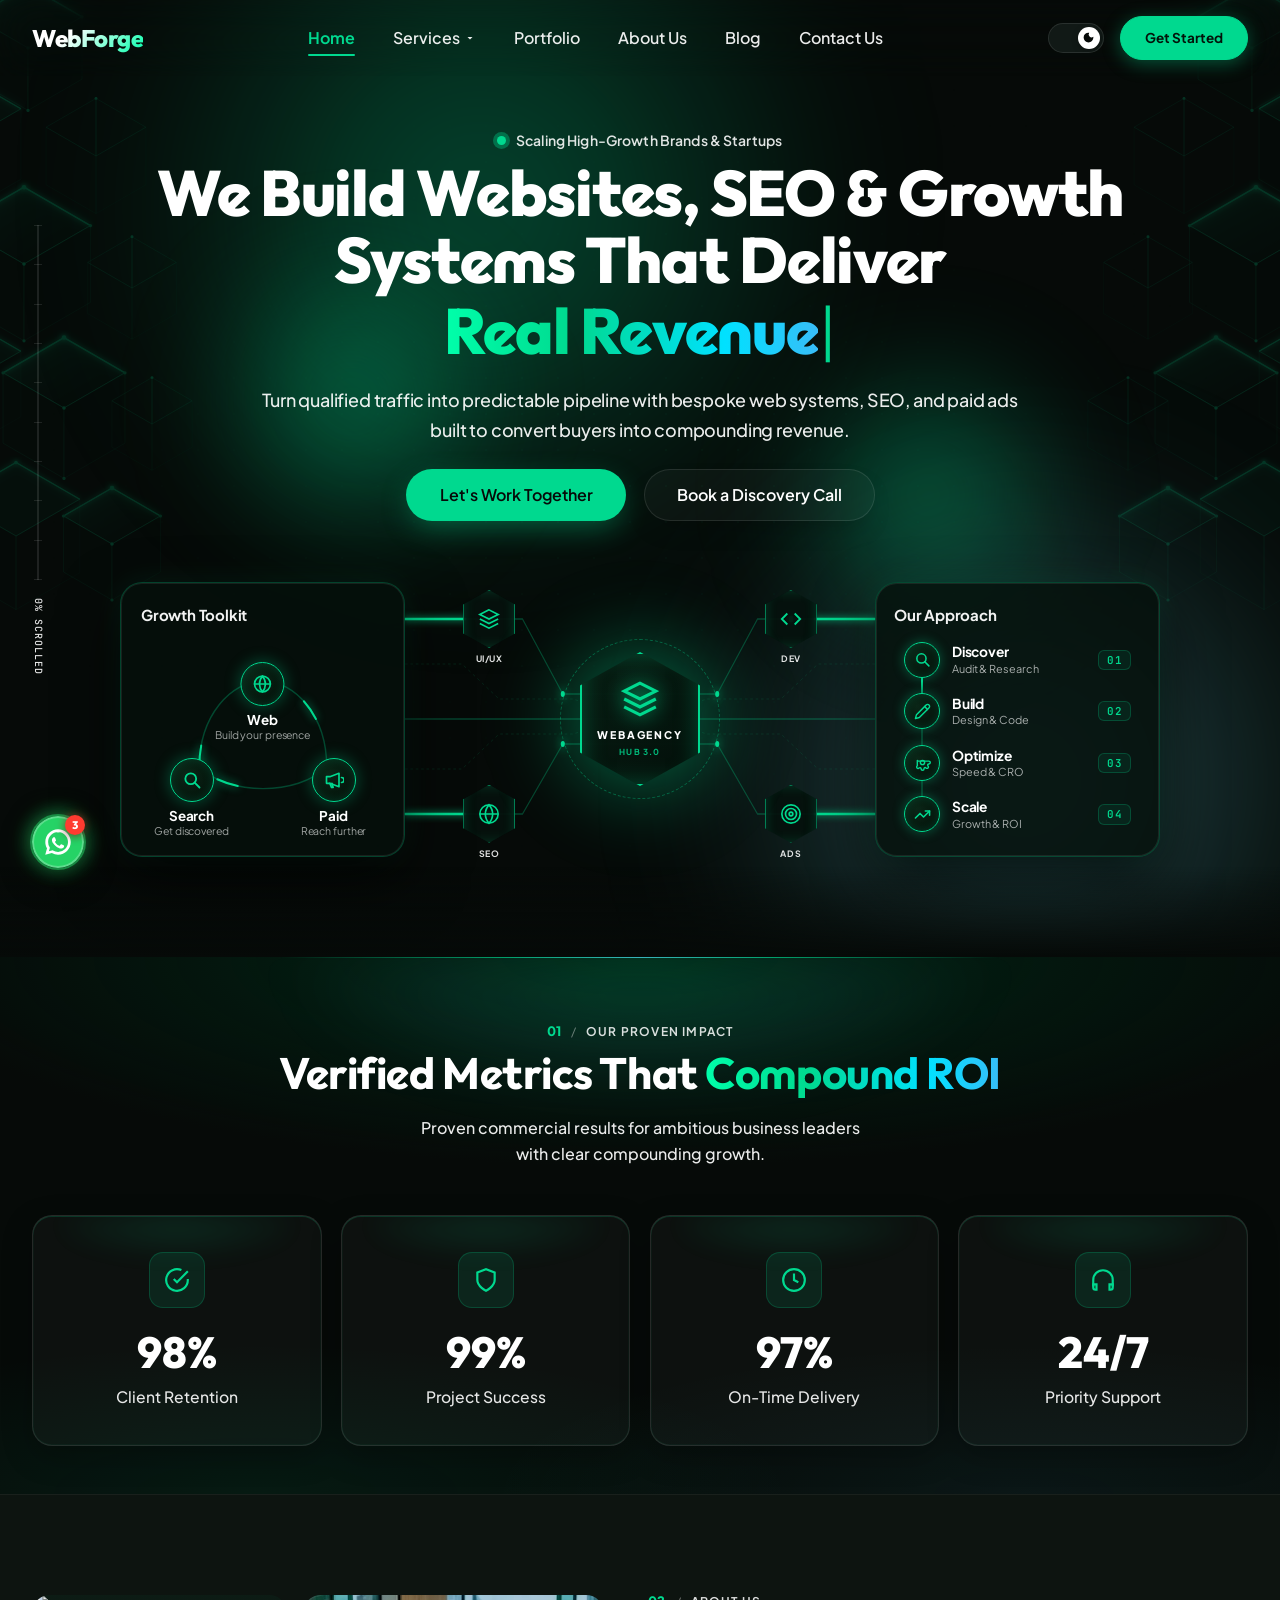
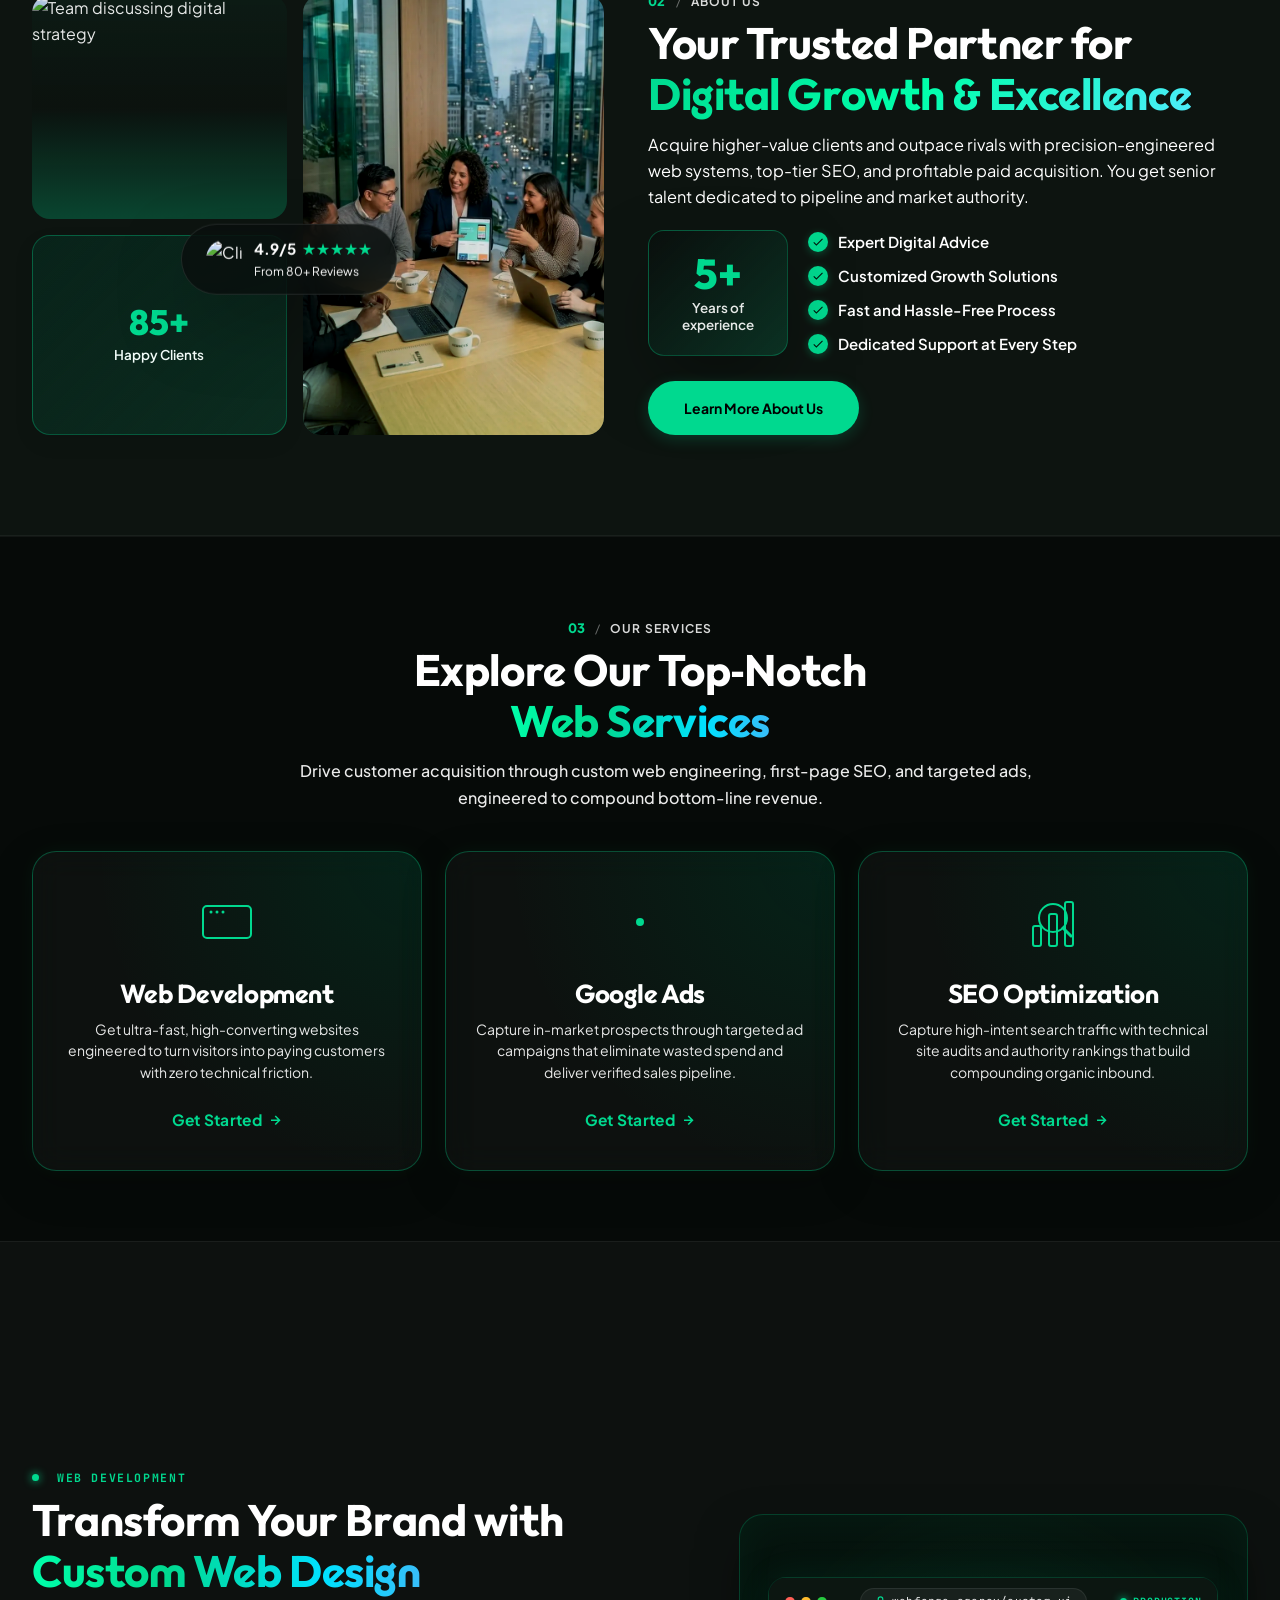
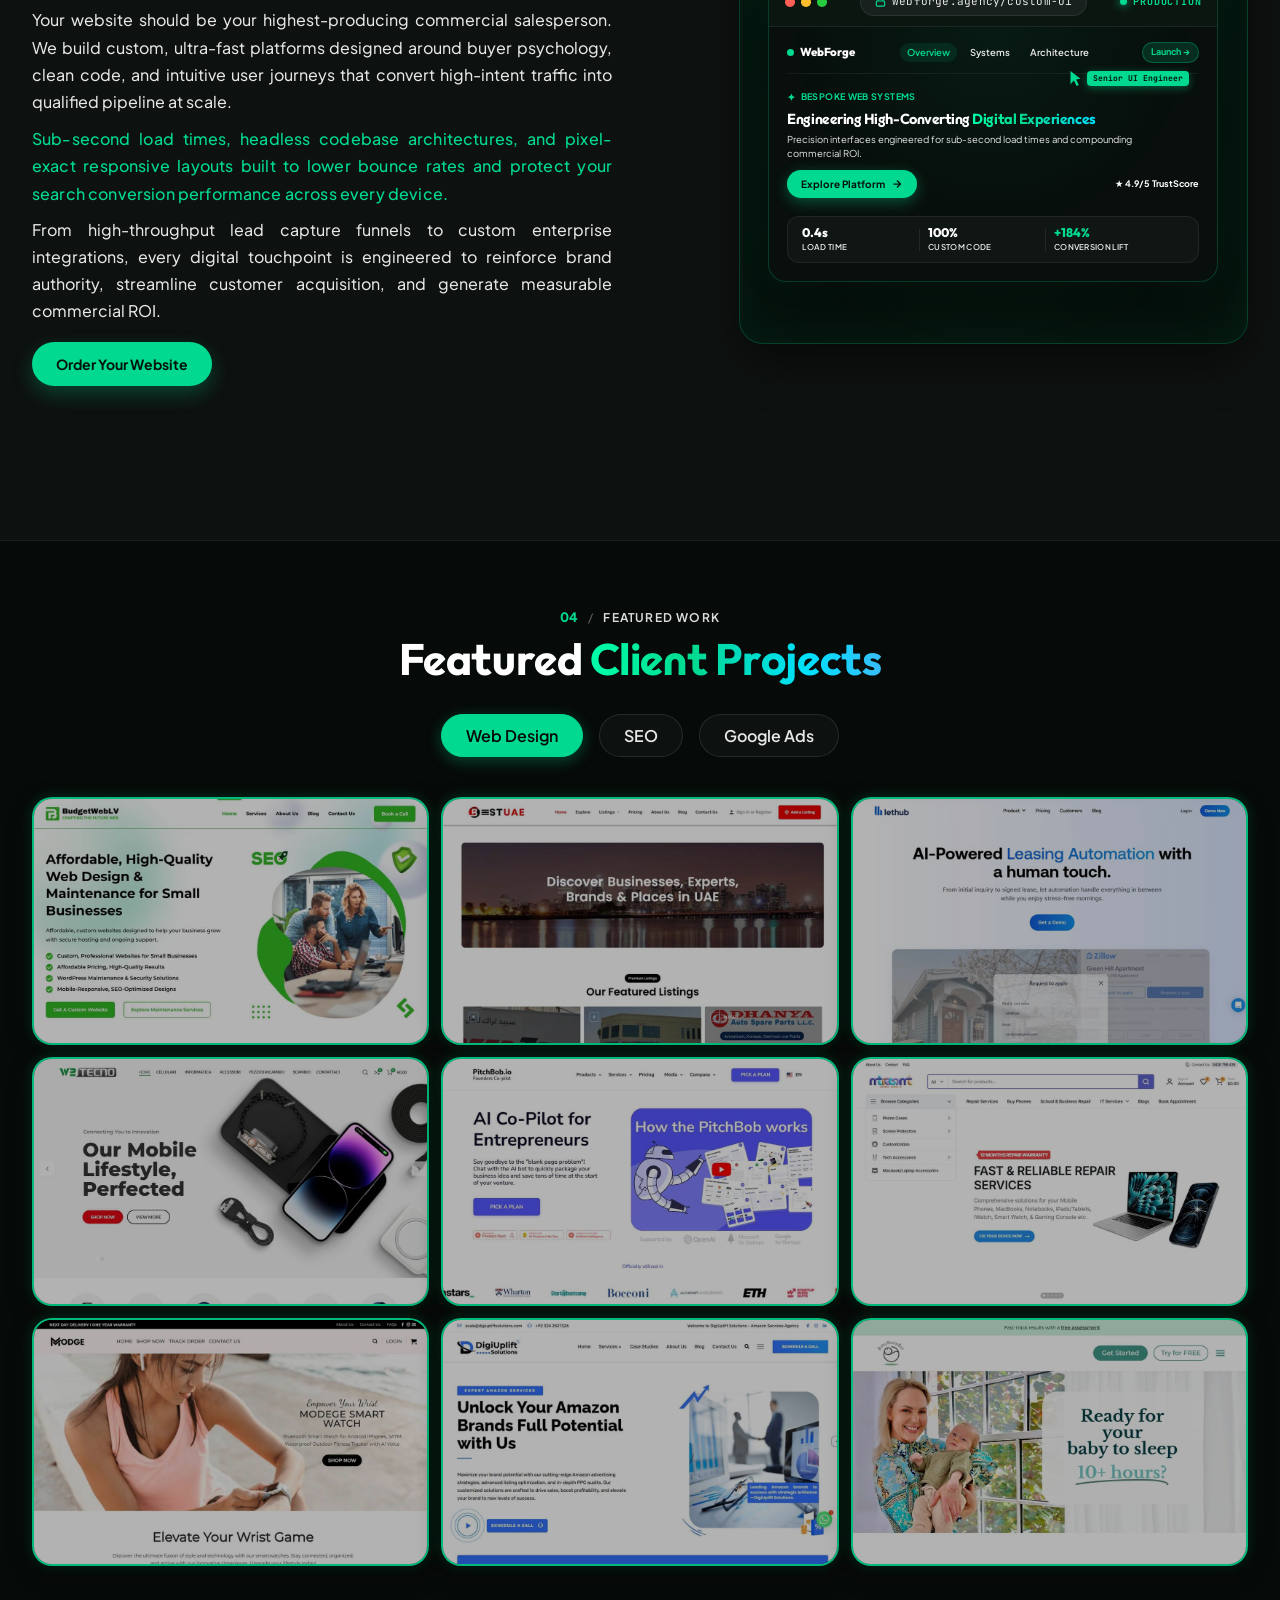
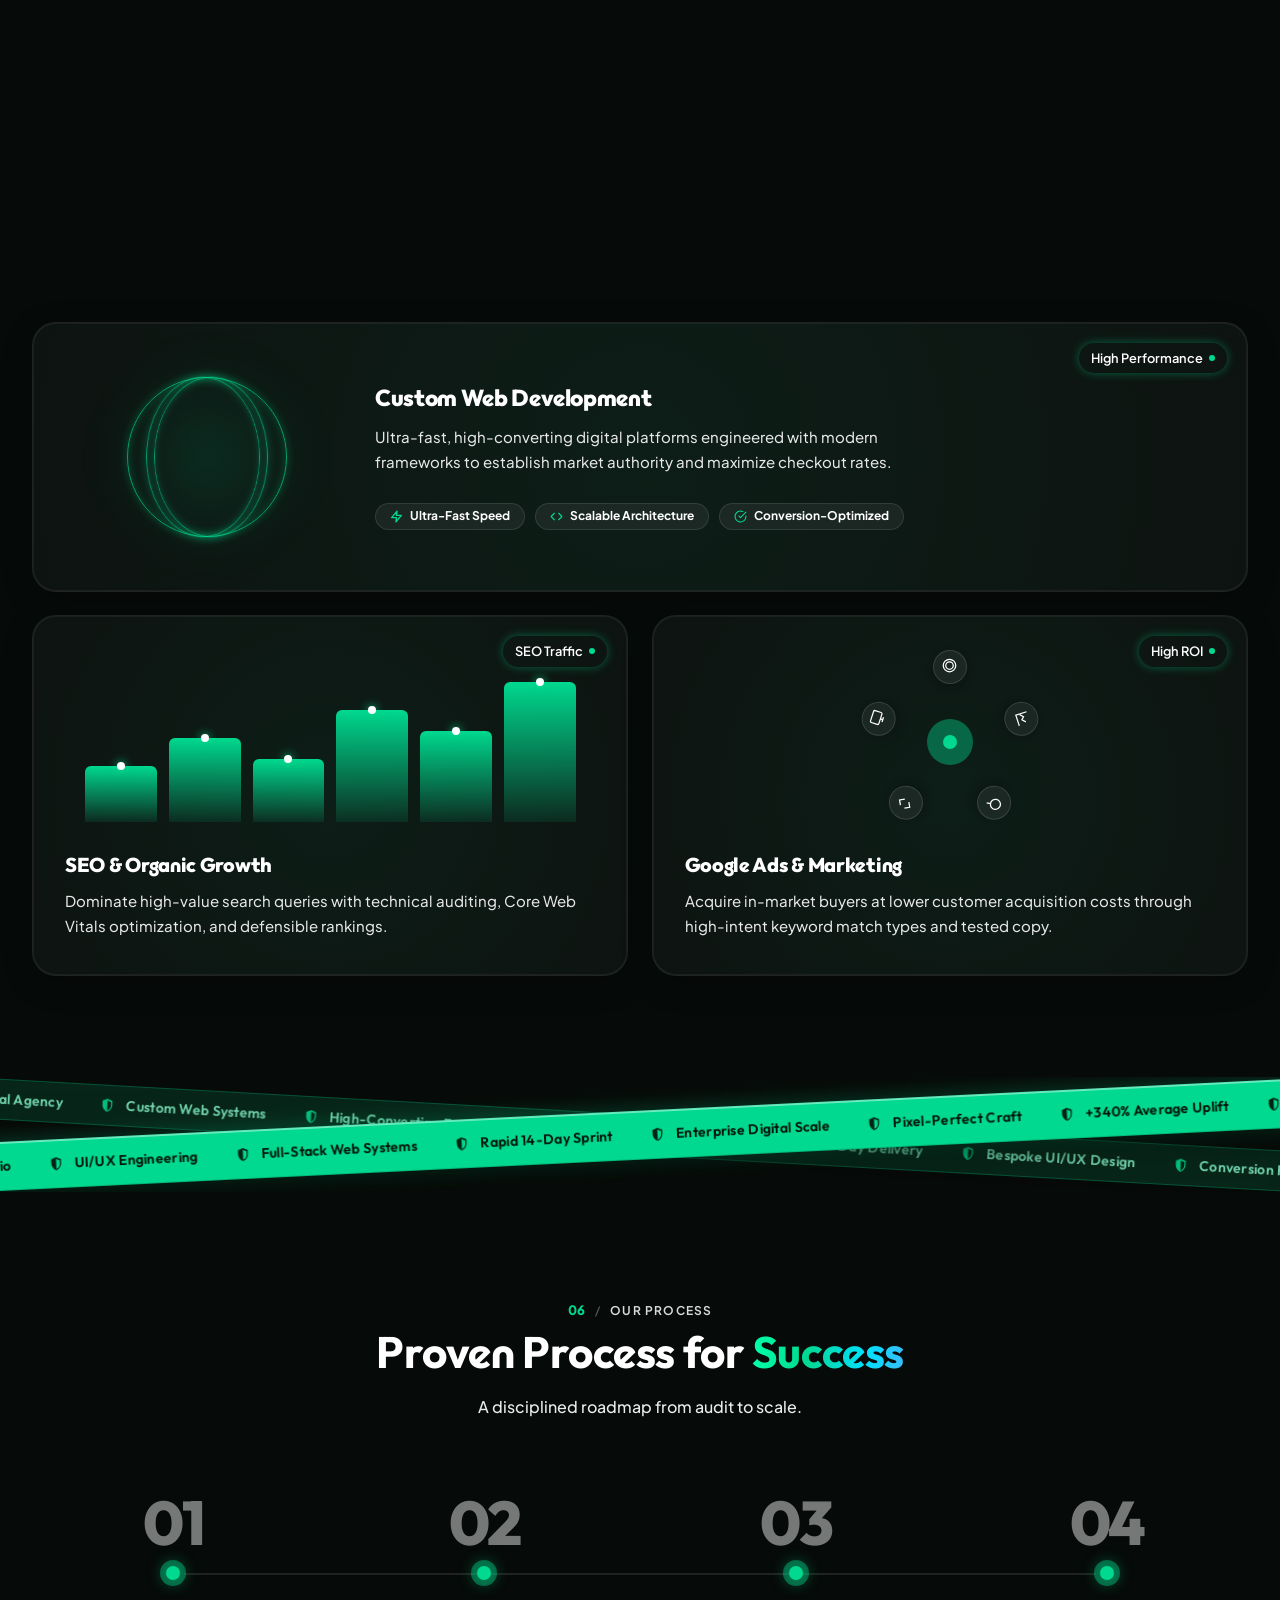
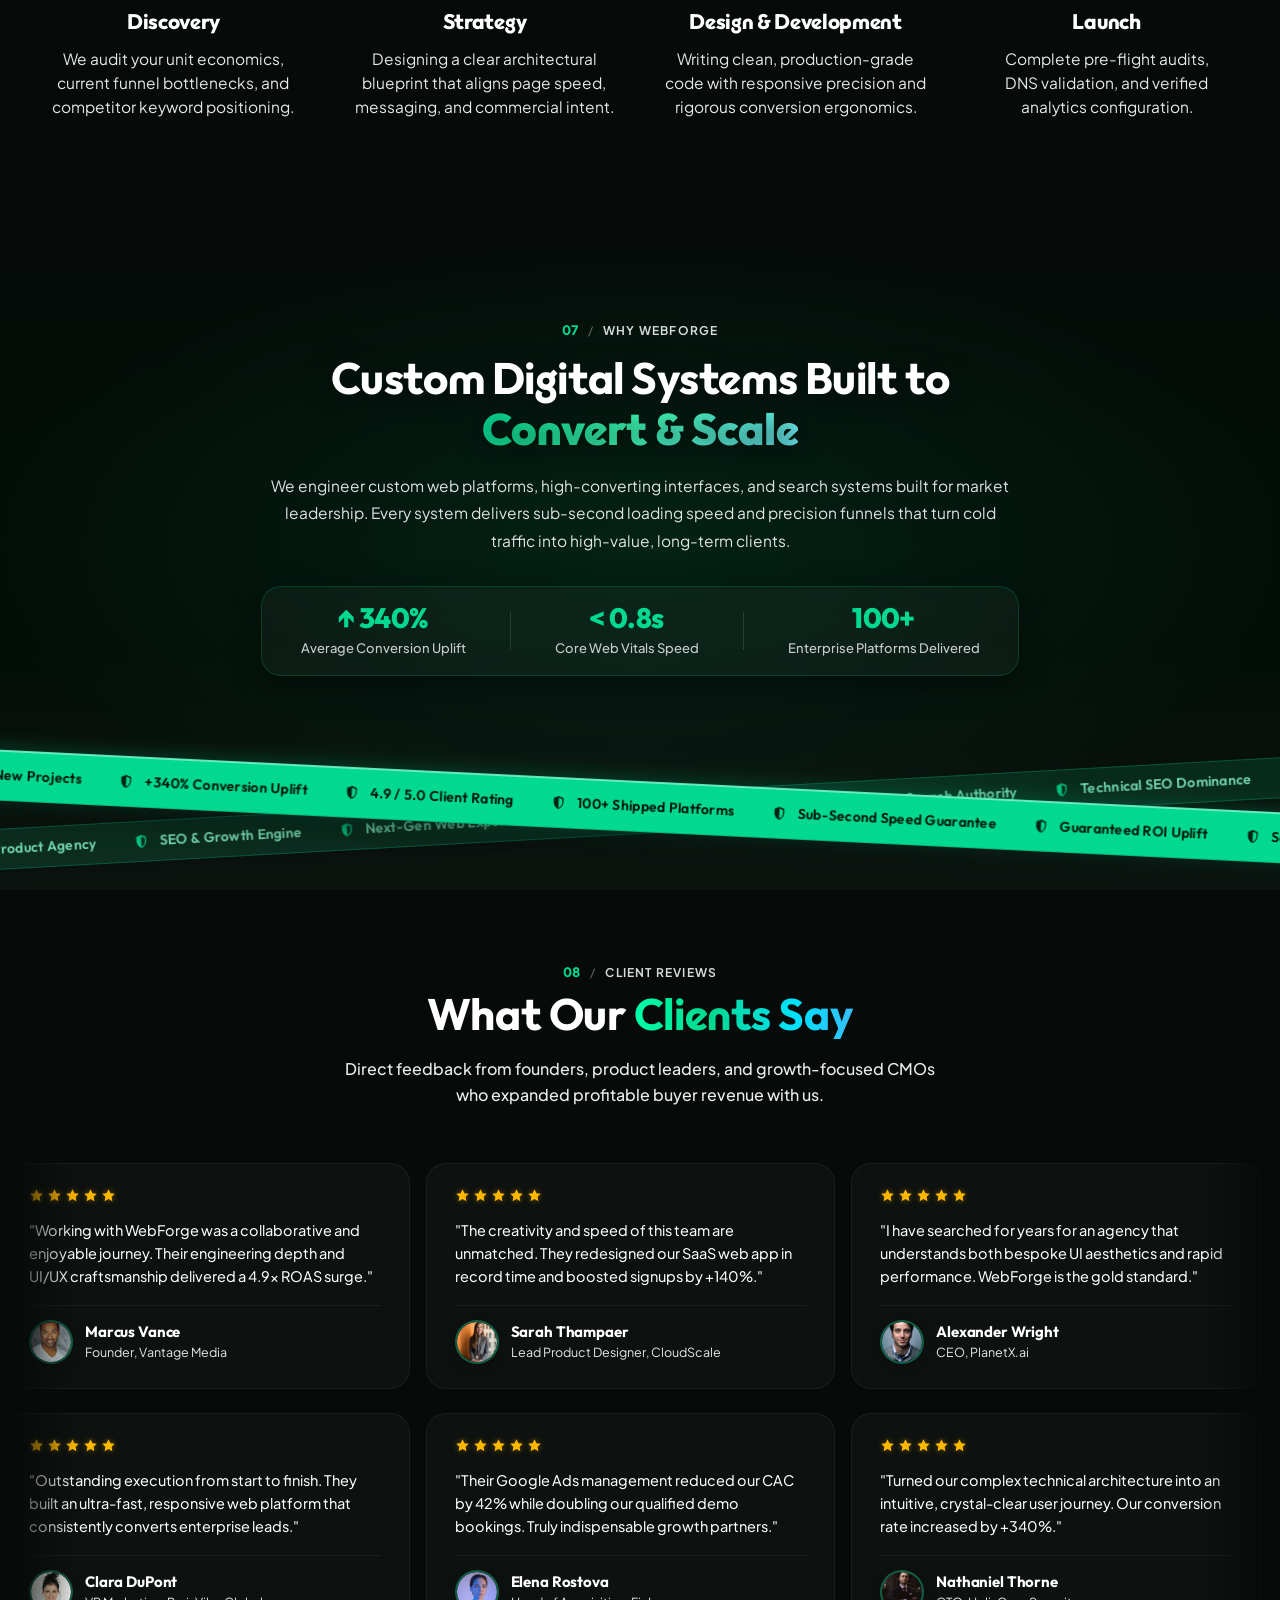
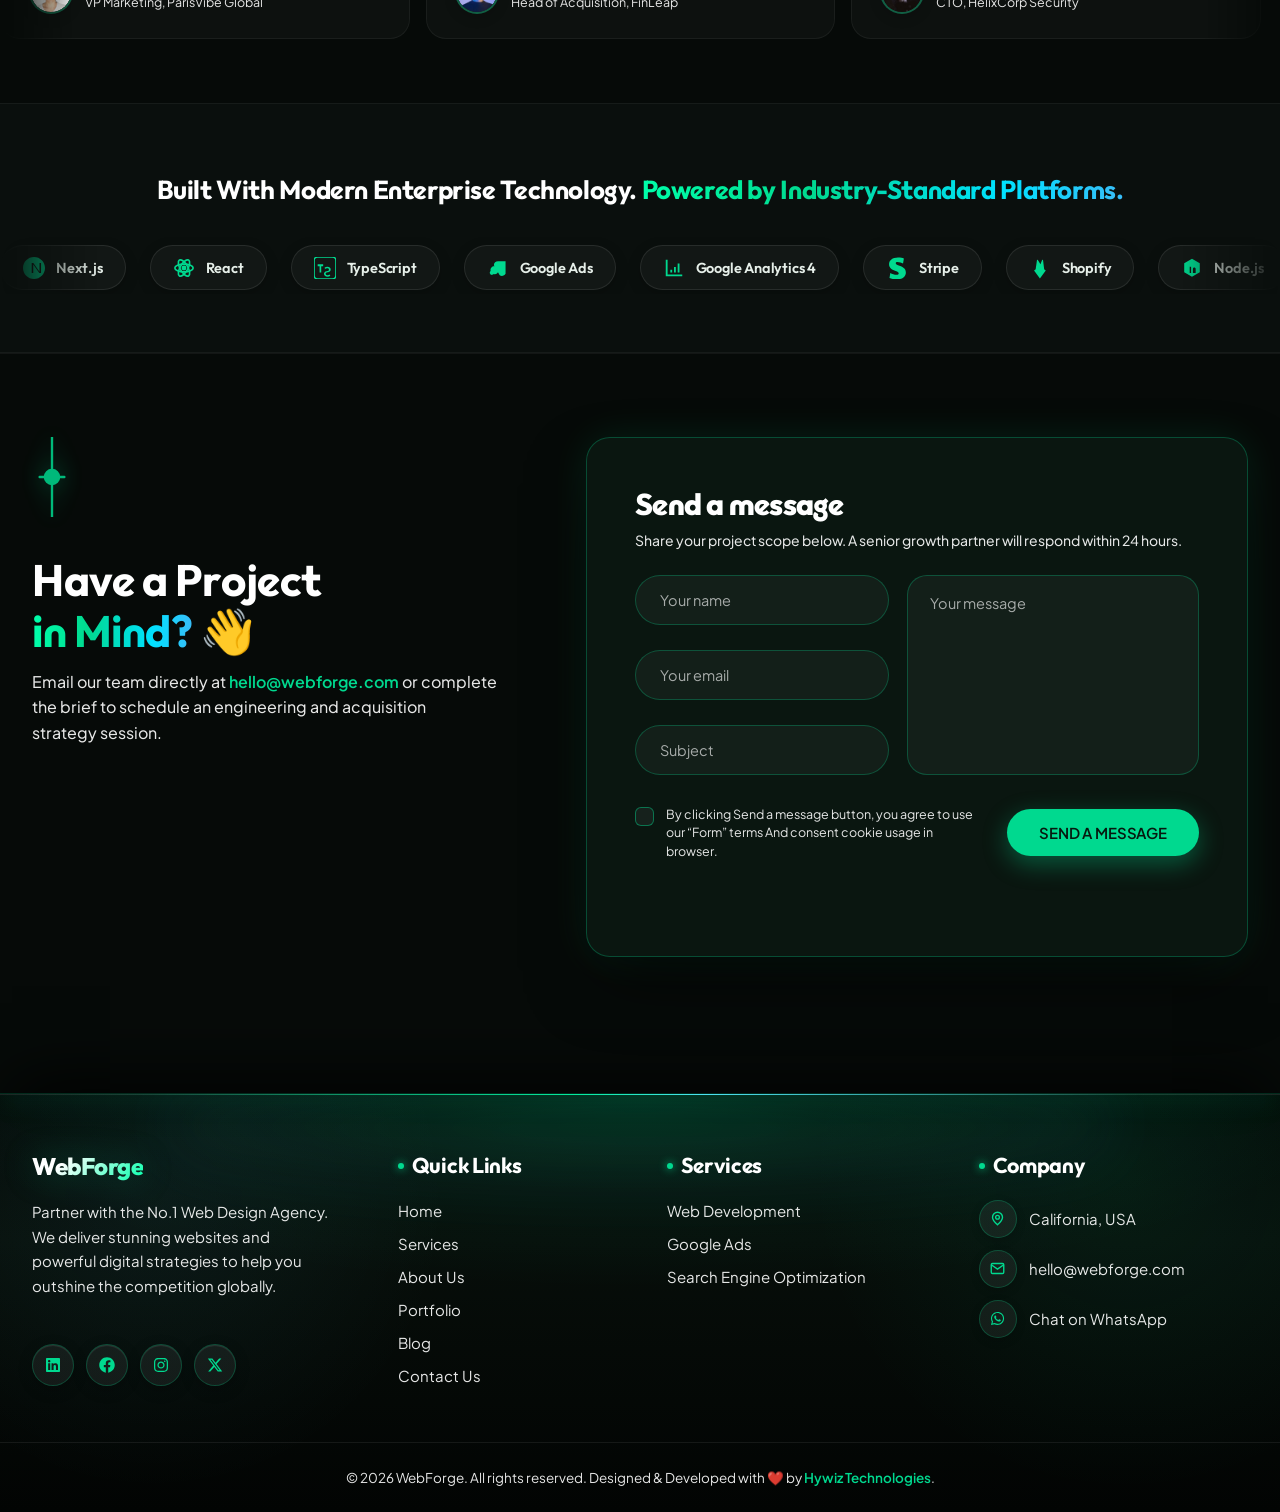
==== commit e99a13a4: "fix(typography): synchronize mobile and desktop H2 scales across services and about pages with homep" ====
--- a/index.html
+++ b/index.html
@@ -35,7 +35,7 @@
 <link href="favicon.svg" rel="icon" type="image/svg+xml"/>
 <link href="https://fonts.googleapis.com" rel="preconnect"/>
 <link crossorigin="" href="https://fonts.gstatic.com" rel="preconnect"/>
-<link href="css/style.css?v=12.1" rel="stylesheet"/>
+<link href="css/style.css?v=12.3" rel="stylesheet"/>
 <style>
   /* Mobile Hero Actions Swap: Book a Discovery Call Above, Let's Work Together Below */
   @media (max-width: 768px) {
--- a/css/style.css
+++ b/css/style.css
@@ -17940,6 +17940,14 @@
   .trusted-partner-content h2,
   .blog-post-content h2,
   .expertise-row-title,
+  .services-expertise-section h2.expertise-row-title,
+  .about-expertise-section h2.expertise-row-title,
+  .services-expertise-section .expertise-row-title,
+  .about-expertise-section .expertise-row-title,
+  .services-page-universe h2.expertise-row-title,
+  .about-page-universe h2.expertise-row-title,
+  .services-page-universe .expertise-row-title,
+  .about-page-universe .expertise-row-title,
   h2.expertise-row-title {
     font-size: 32px !important;
     font-weight: 700 !important;
@@ -18024,6 +18032,14 @@
   .trusted-partner-content h2,
   .blog-post-content h2,
   .expertise-row-title,
+  .services-expertise-section h2.expertise-row-title,
+  .about-expertise-section h2.expertise-row-title,
+  .services-expertise-section .expertise-row-title,
+  .about-expertise-section .expertise-row-title,
+  .services-page-universe h2.expertise-row-title,
+  .about-page-universe h2.expertise-row-title,
+  .services-page-universe .expertise-row-title,
+  .about-page-universe .expertise-row-title,
   h2.expertise-row-title {
     font-size: 38px !important;
     font-weight: 700 !important;
@@ -18108,6 +18124,14 @@
   .trusted-partner-content h2,
   .blog-post-content h2,
   .expertise-row-title,
+  .services-expertise-section h2.expertise-row-title,
+  .about-expertise-section h2.expertise-row-title,
+  .services-expertise-section .expertise-row-title,
+  .about-expertise-section .expertise-row-title,
+  .services-page-universe h2.expertise-row-title,
+  .about-page-universe h2.expertise-row-title,
+  .services-page-universe .expertise-row-title,
+  .about-page-universe .expertise-row-title,
   h2.expertise-row-title {
     font-size: 44px !important;
     font-weight: 700 !important;
@@ -18189,6 +18213,14 @@
   .trusted-partner-content h2,
   .blog-post-content h2,
   .expertise-row-title,
+  .services-expertise-section h2.expertise-row-title,
+  .about-expertise-section h2.expertise-row-title,
+  .services-expertise-section .expertise-row-title,
+  .about-expertise-section .expertise-row-title,
+  .services-page-universe h2.expertise-row-title,
+  .about-page-universe h2.expertise-row-title,
+  .services-page-universe .expertise-row-title,
+  .about-page-universe .expertise-row-title,
   h2.expertise-row-title {
     font-size: 48px !important;
     font-weight: 700 !important;
@@ -18269,6 +18301,14 @@
   .trusted-partner-content h2,
   .blog-post-content h2,
   .expertise-row-title,
+  .services-expertise-section h2.expertise-row-title,
+  .about-expertise-section h2.expertise-row-title,
+  .services-expertise-section .expertise-row-title,
+  .about-expertise-section .expertise-row-title,
+  .services-page-universe h2.expertise-row-title,
+  .about-page-universe h2.expertise-row-title,
+  .services-page-universe .expertise-row-title,
+  .about-page-universe .expertise-row-title,
   h2.expertise-row-title {
     font-size: 18px !important;
     line-height: 1.2 !important;
@@ -19812,7 +19852,6 @@
 .services-expertise-section h2.expertise-row-title,
 .services-expertise-section .expertise-row-title {
   font-family: var(--font-display) !important;
-  font-size: 44px !important;
   font-weight: 700 !important;
   line-height: 1.15 !important;
   letter-spacing: -0.01em !important;
@@ -19822,15 +19861,6 @@
   text-wrap: balance !important;
 }
 
-@media (min-width: 1441px) {
-  .about-expertise-section h2.expertise-row-title,
-  .about-expertise-section .expertise-row-title,
-  .services-expertise-section h2.expertise-row-title,
-  .services-expertise-section .expertise-row-title {
-    font-size: 48px !important;
-  }
-}
-
 .expertise-seo-heading .seo-title-line {
   display: block !important;
 }
@@ -19869,7 +19899,6 @@
 .philosophy-main-title {
   color: var(--fg) !important;
   margin-bottom: 0 !important;
-  font-size: clamp(30px, 3.4vw, 44px) !important;
   line-height: 1.18 !important;
   letter-spacing: -0.02em !important;
   width: 100%;
@@ -25359,6 +25388,14 @@
   .cart-totals-title,
   .contact-details-heading,
   .expertise-row-title,
+  .services-expertise-section h2.expertise-row-title,
+  .about-expertise-section h2.expertise-row-title,
+  .services-expertise-section .expertise-row-title,
+  .about-expertise-section .expertise-row-title,
+  .services-page-universe h2.expertise-row-title,
+  .about-page-universe h2.expertise-row-title,
+  .services-page-universe .expertise-row-title,
+  .about-page-universe .expertise-row-title,
   h2.expertise-row-title {
     font-size: 28px !important;
     font-weight: 700 !important;
@@ -25415,6 +25452,14 @@
   .cart-totals-title,
   .contact-details-heading,
   .expertise-row-title,
+  .services-expertise-section h2.expertise-row-title,
+  .about-expertise-section h2.expertise-row-title,
+  .services-expertise-section .expertise-row-title,
+  .about-expertise-section .expertise-row-title,
+  .services-page-universe h2.expertise-row-title,
+  .about-page-universe h2.expertise-row-title,
+  .services-page-universe .expertise-row-title,
+  .about-page-universe .expertise-row-title,
   h2.expertise-row-title {
     font-size: 26px !important;
     font-weight: 700 !important;
@@ -25496,6 +25541,14 @@
   .cart-totals-title,
   .contact-details-heading,
   .expertise-row-title,
+  .services-expertise-section h2.expertise-row-title,
+  .about-expertise-section h2.expertise-row-title,
+  .services-expertise-section .expertise-row-title,
+  .about-expertise-section .expertise-row-title,
+  .services-page-universe h2.expertise-row-title,
+  .about-page-universe h2.expertise-row-title,
+  .services-page-universe .expertise-row-title,
+  .about-page-universe .expertise-row-title,
   h2.expertise-row-title {
     font-size: 24px !important;
     font-weight: 700 !important;
@@ -25579,6 +25632,14 @@
   .cart-totals-title,
   .contact-details-heading,
   .expertise-row-title,
+  .services-expertise-section h2.expertise-row-title,
+  .about-expertise-section h2.expertise-row-title,
+  .services-expertise-section .expertise-row-title,
+  .about-expertise-section .expertise-row-title,
+  .services-page-universe h2.expertise-row-title,
+  .about-page-universe h2.expertise-row-title,
+  .services-page-universe .expertise-row-title,
+  .about-page-universe .expertise-row-title,
   h2.expertise-row-title {
     font-size: 18px !important;
     font-weight: 700 !important;
@@ -25599,19 +25660,128 @@
 
 
 
-/* Increase footer info font sizes on desktop to reduce bottom gap */
-@media (min-width: 992px) {
+/* ═══════════════════════════════════════════════════════════
+   UNIVERSAL FOOTER PRECISION ALIGNMENT (ALL PAGES)
+   ═══════════════════════════════════════════════════════════ */
+.footer-info-col .brand-logo-white {
+  font-family: var(--font-display) !important;
+  font-size: 24px !important;
+  font-weight: 800 !important;
+  letter-spacing: -0.02em !important;
+  line-height: 1.25 !important;
+  padding: 0 !important;
+  margin: 0 0 18px 0 !important;
+  height: 32px !important;
+  display: inline-flex !important;
+  align-items: center !important;
+}
+
+.site-footer-premium .footer-links-col h3,
+.site-footer-premium .footer-links-col h4,
+.footer-links-col h3,
+.footer-links-col h4 {
+  font-family: var(--font-display) !important;
+  font-size: 21.5px !important;
+  font-weight: 700 !important;
+  line-height: 1.25 !important;
+  padding: 0 !important;
+  margin: 0 0 18px 0 !important;
+  height: 32px !important;
+  display: flex !important;
+  align-items: center !important;
+  letter-spacing: -0.015em !important;
+}
+
+/* Agency paragraph: perfectly aligns with "Home" on the same horizontal row */
+.footer-info-col p {
+  font-family: var(--font-body) !important;
+  font-size: 15px !important;
+  line-height: 1.65 !important;
+  color: var(--fg-soft);
+  margin-top: 0 !important;
+  margin-bottom: 45px !important;
+  max-width: 36ch !important;
+}
+
+/* Links & Contact lists: uniform line-height & bottom alignment with social icons */
+.footer-links-list {
+  margin-top: 0 !important;
+  display: flex !important;
+  flex-direction: column !important;
+  gap: 12px !important;
+}
+
+.footer-links-list a {
+  font-family: var(--font-body) !important;
+  font-size: 15px !important;
+  line-height: 1.4 !important;
+  display: inline-flex !important;
+  align-items: center !important;
+}
+
+.footer-contact-item {
+  font-family: var(--font-body) !important;
+  font-size: 15px !important;
+  line-height: 1.4 !important;
+}
+
+/* Mobile & Tablet view adjustments */
+@media (max-width: 768px) {
   .footer-info-col .brand-logo-white {
-    font-size: 28px !important;
-    margin-bottom: 18px;
+    font-size: 20px !important;
+    height: auto !important;
+    margin-bottom: 12px !important;
+  }
+  .site-footer-premium .footer-links-col h3,
+  .footer-links-col h3 {
+    height: auto !important;
+    margin-bottom: 14px !important;
   }
   .footer-info-col p {
-    font-size: 17px;
-    line-height: 1.7;
-    margin-bottom: 24px;
-  }
-}
-
-
-
-
+    margin-bottom: 22px !important;
+  }
+}
+
+@media (max-width: 480px) {
+  .footer-info-col .brand-logo-white {
+    font-size: 19px !important;
+  }
+}
+
+
+
+
+
+/* Standardize expertise row titles to match Home Page H2s */
+@media (min-width: 481px) {
+  h2.expertise-row-title,
+  .about-expertise-section h2.expertise-row-title,
+  .services-expertise-section h2.expertise-row-title,
+  .about-page-universe h2.expertise-row-title,
+  .services-page-universe h2.expertise-row-title,
+  .about-expertise-section .expertise-row-title,
+  .services-expertise-section .expertise-row-title,
+  .about-page-universe .expertise-row-title,
+  .services-page-universe .expertise-row-title {
+    font-size: clamp(32px, 3.8vw, 46px) !important;
+    font-weight: 700 !important;
+    line-height: 1.16 !important;
+    letter-spacing: -0.03em !important;
+  }
+}
+@media (min-width: 1441px) {
+  h2.expertise-row-title,
+  .about-expertise-section h2.expertise-row-title,
+  .services-expertise-section h2.expertise-row-title,
+  .about-page-universe h2.expertise-row-title,
+  .services-page-universe h2.expertise-row-title,
+  .about-expertise-section .expertise-row-title,
+  .services-expertise-section .expertise-row-title,
+  .about-page-universe .expertise-row-title,
+  .services-page-universe .expertise-row-title {
+    font-size: 46px !important;
+    font-weight: 700 !important;
+    line-height: 1.15 !important;
+    letter-spacing: -0.01em !important;
+  }
+}
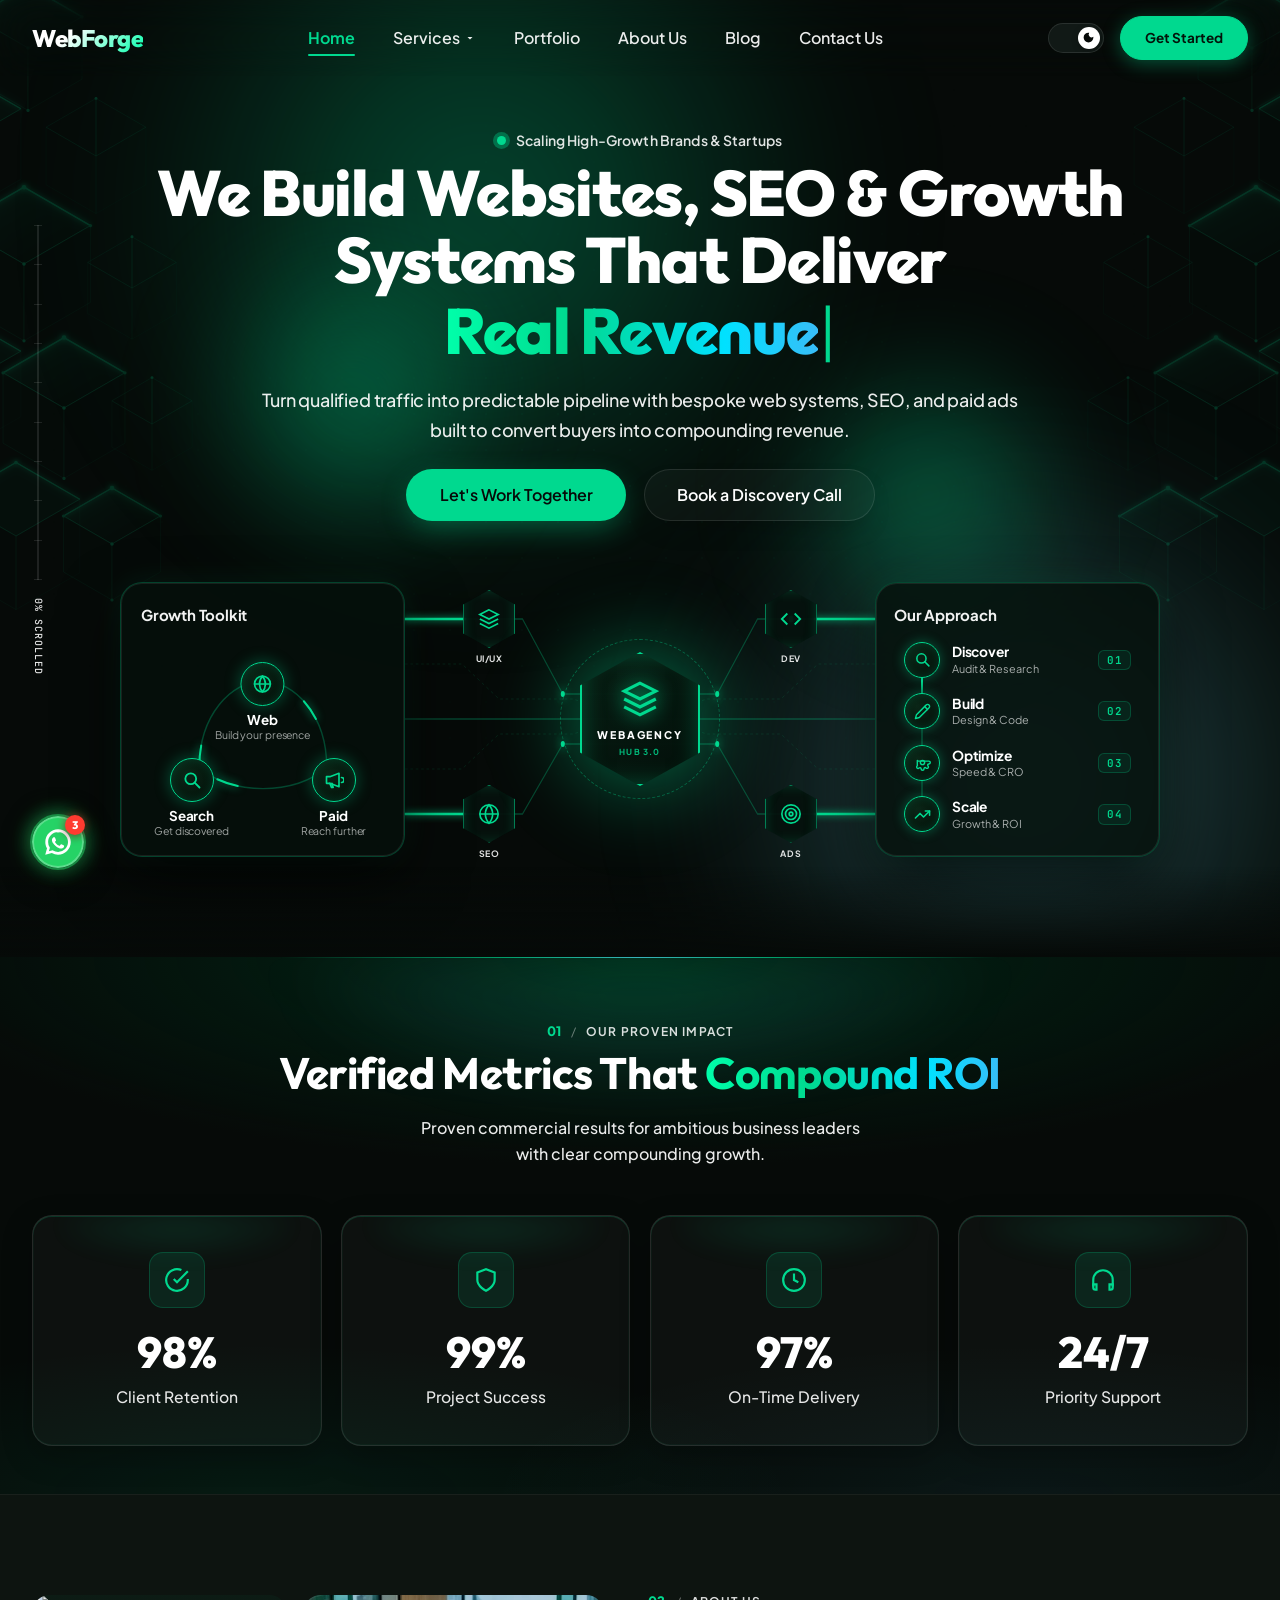
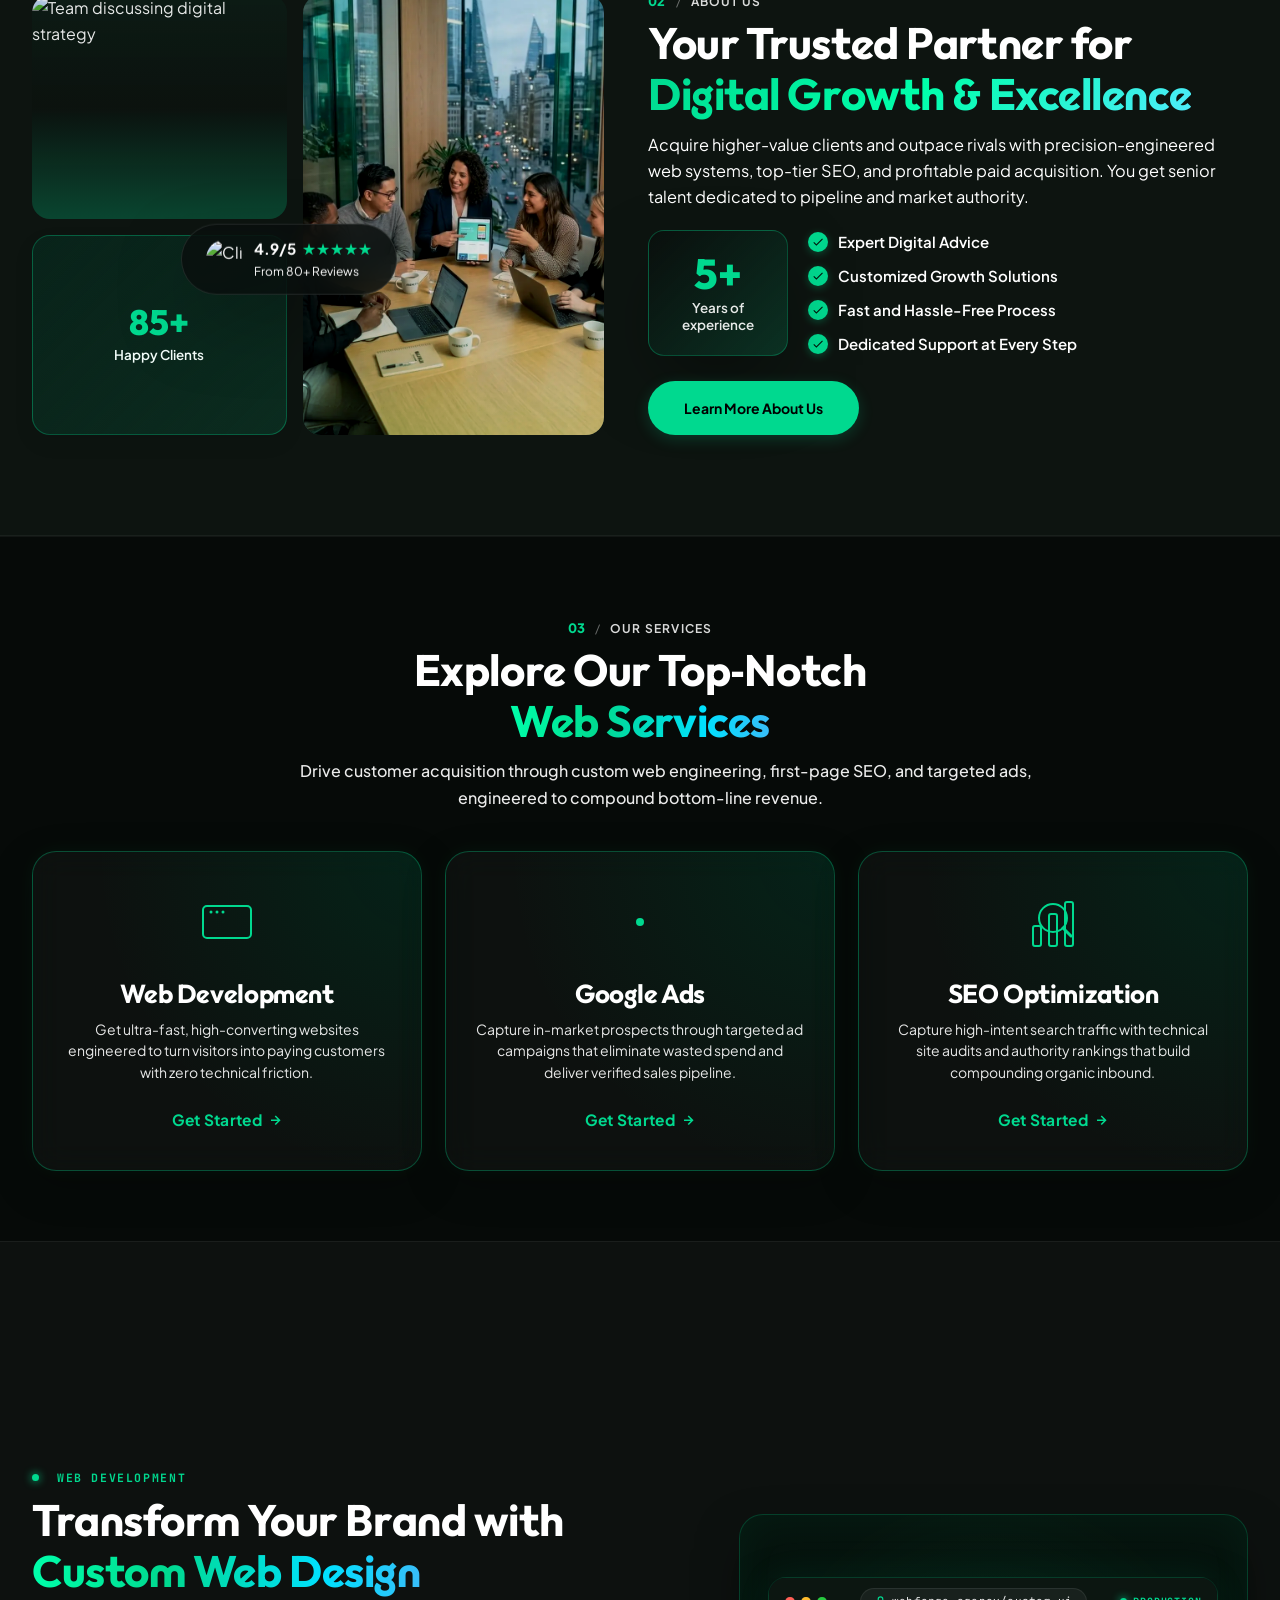
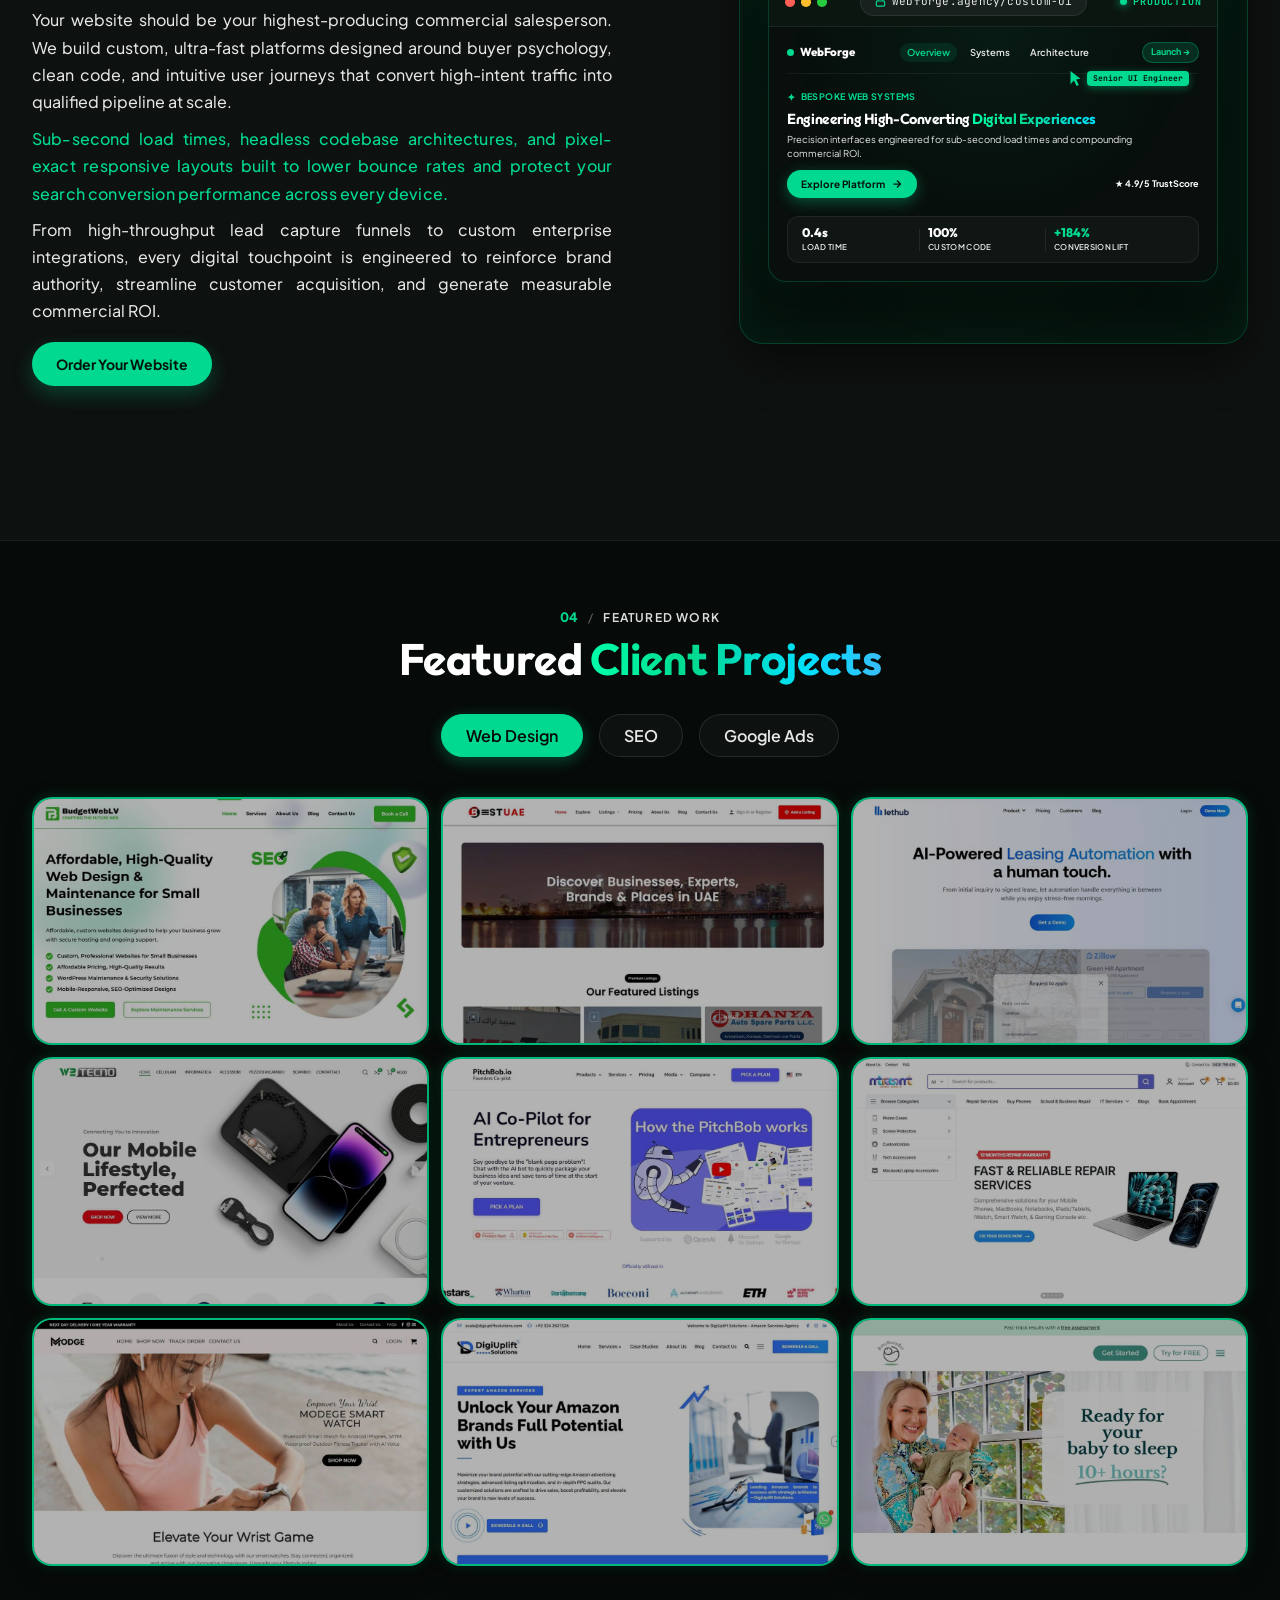
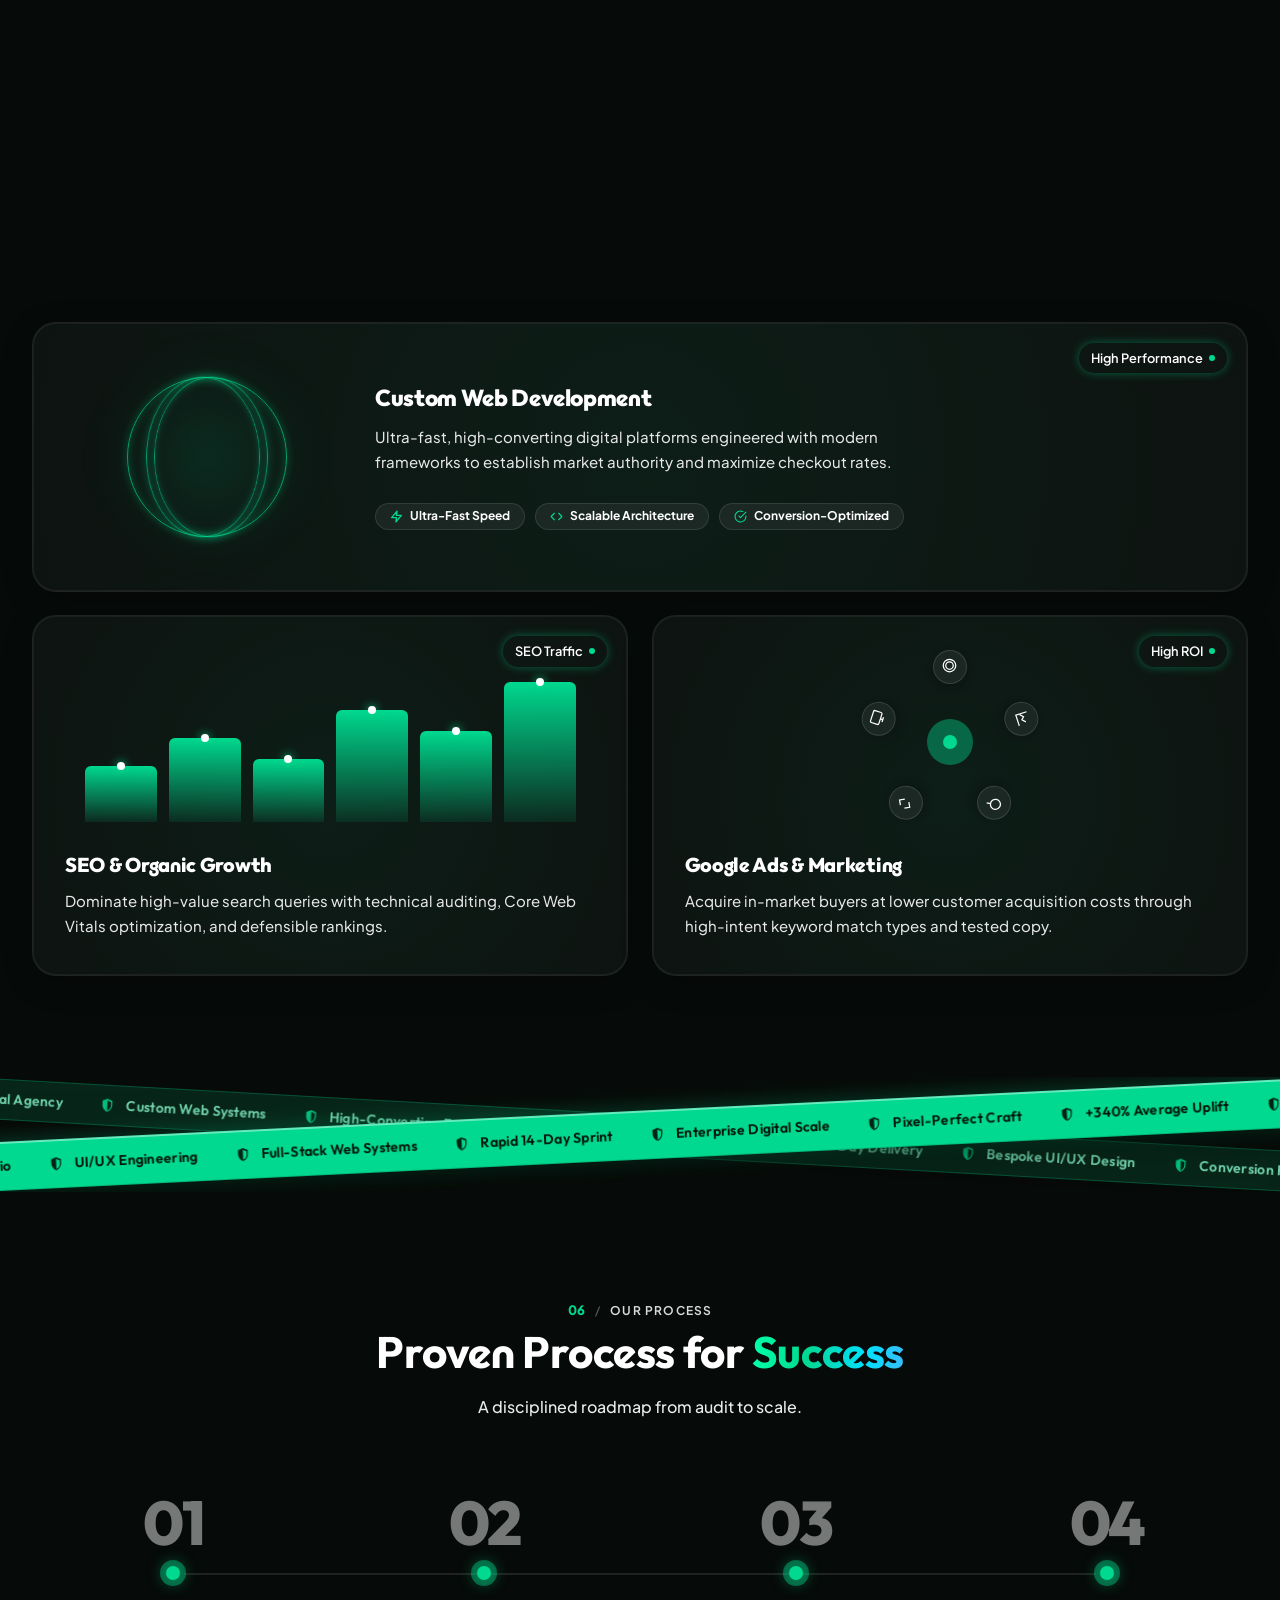
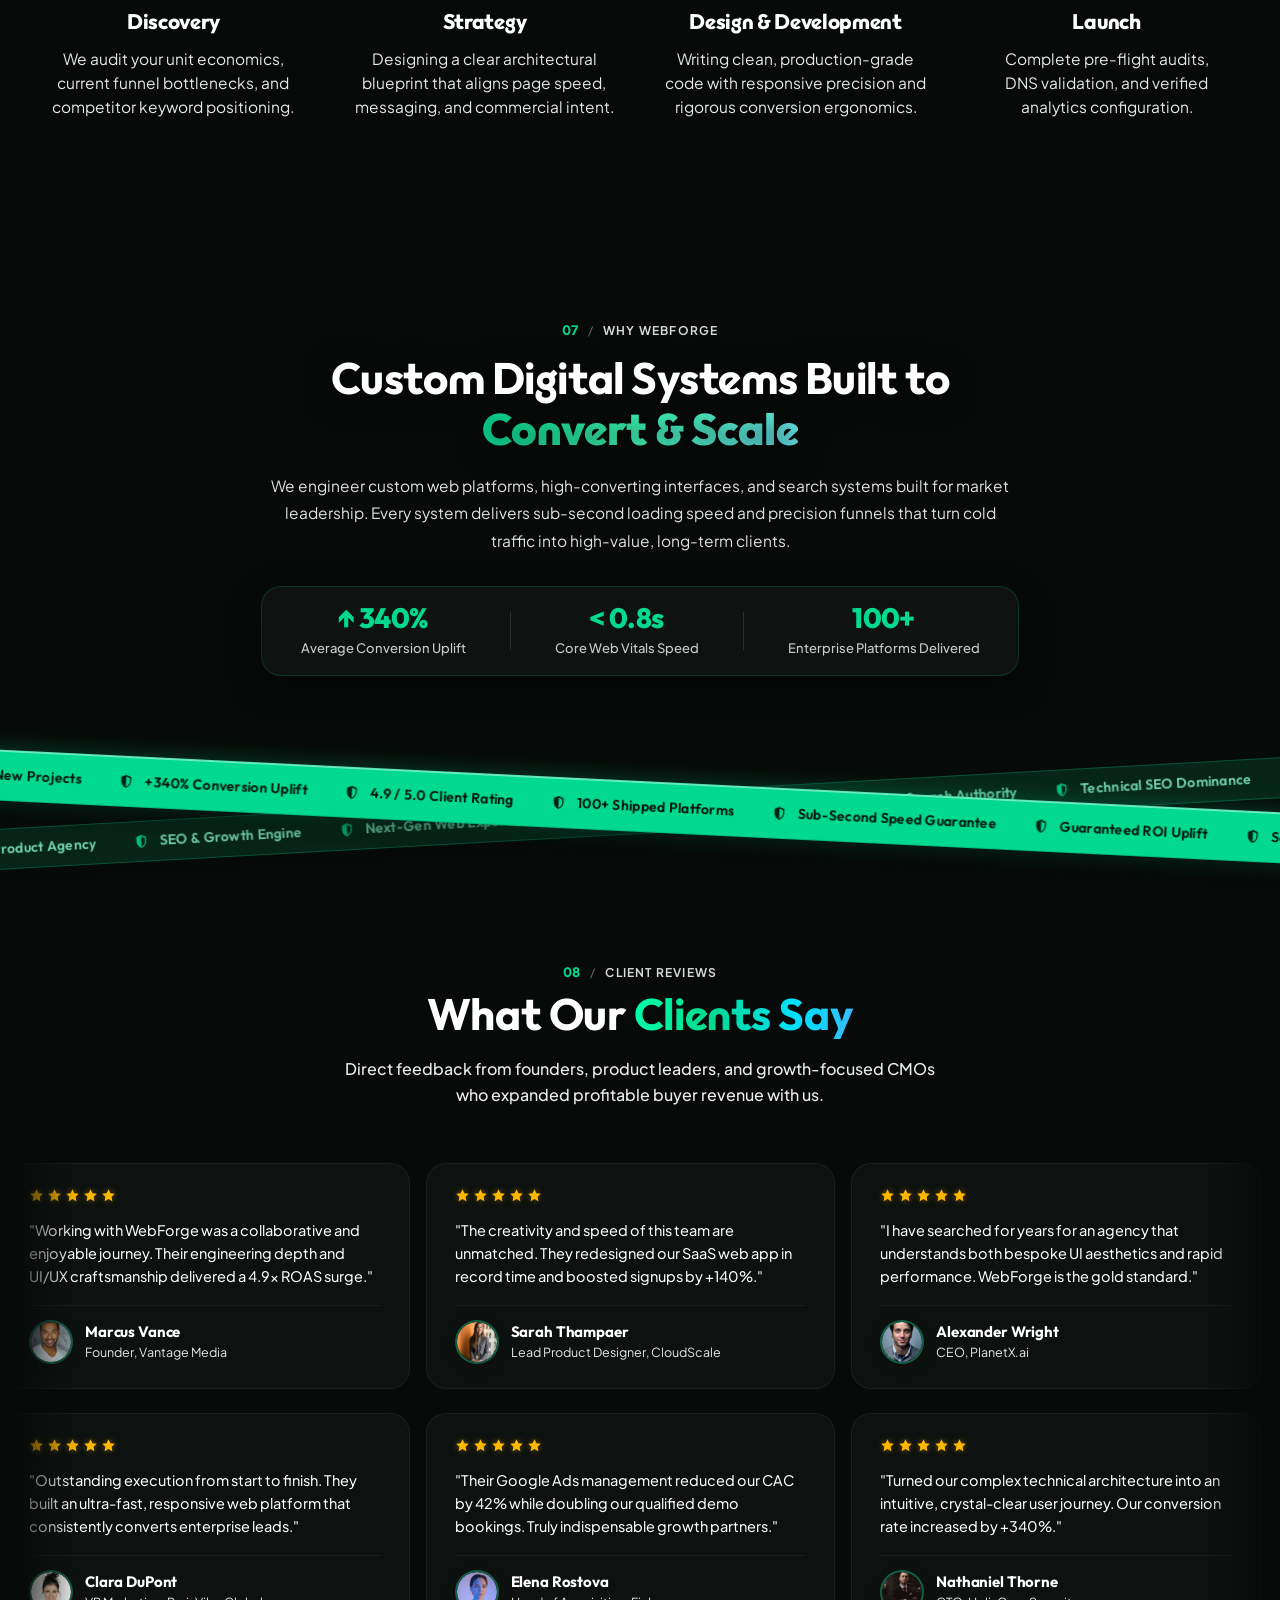
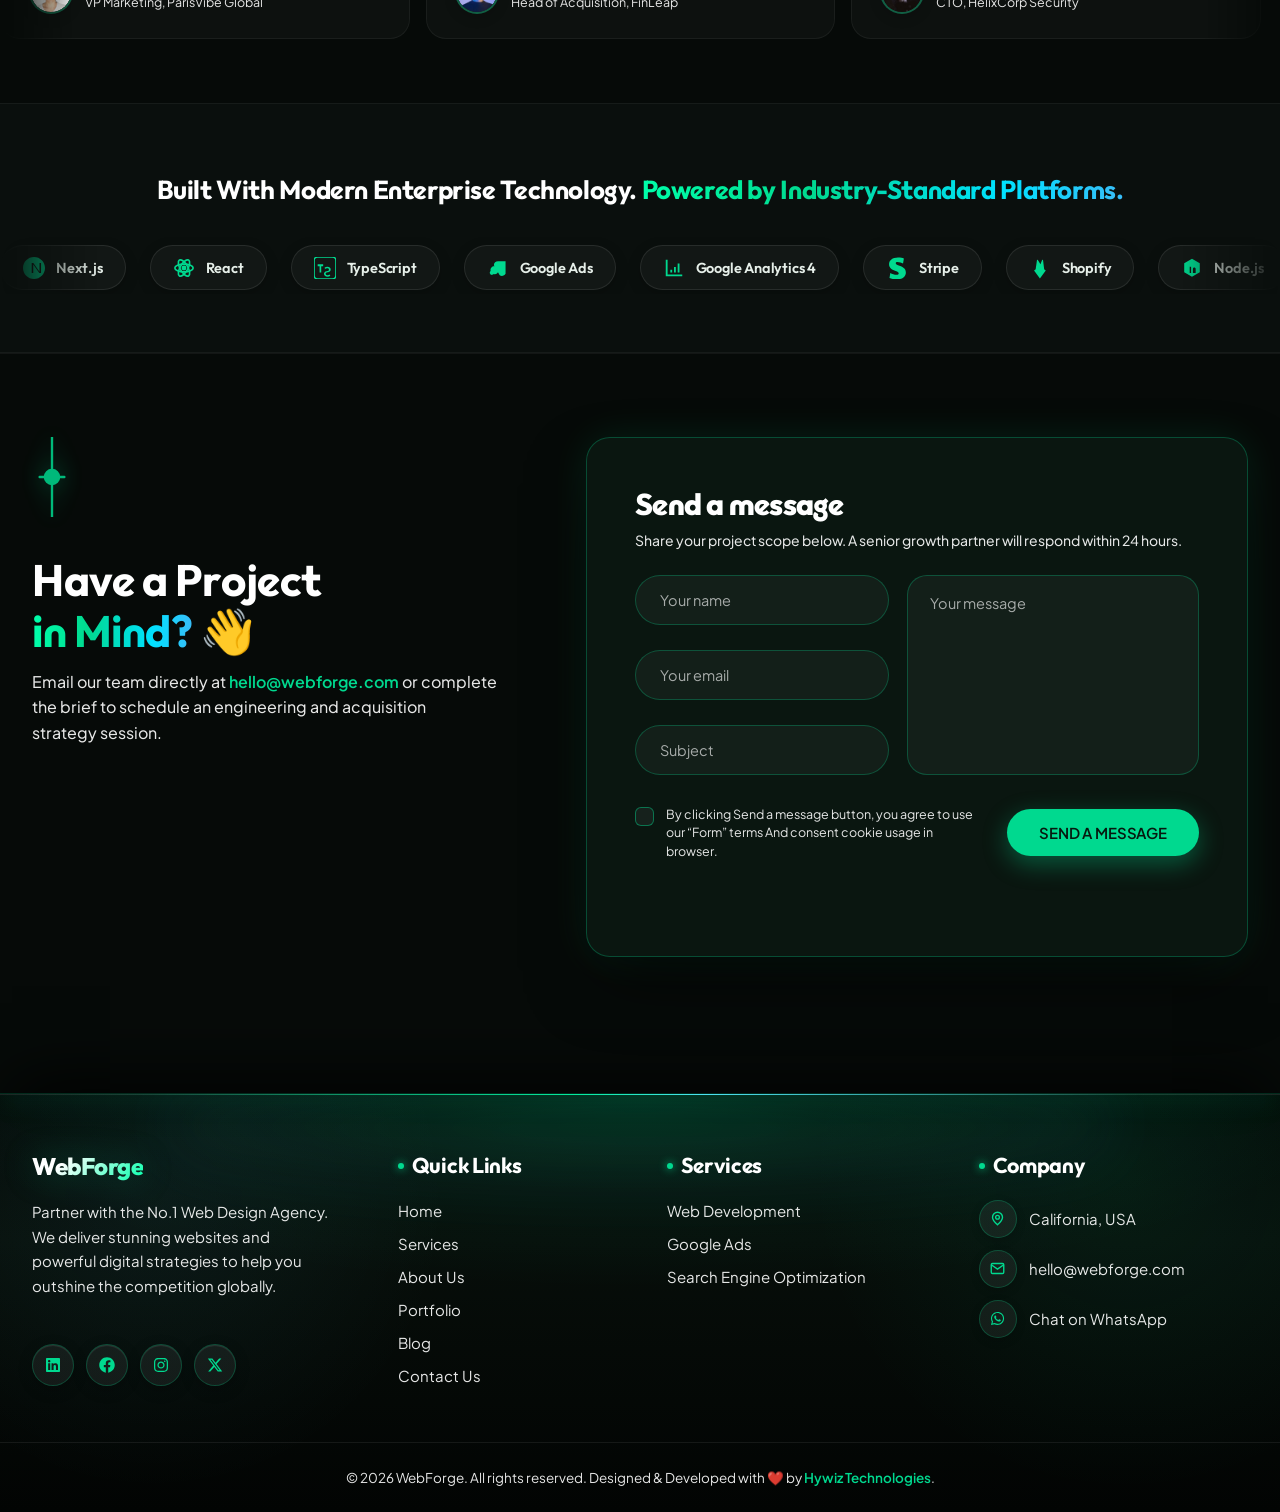
==== commit b6521019: "refactor(project): clean folder architecture, remove automation scripts, and organize assets into im" ====
--- a/index.html
+++ b/index.html
@@ -1,4 +1,4 @@
-<!DOCTYPE html>
+﻿<!DOCTYPE html>
 
 <html data-default-theme="dark" data-theme="dark" lang="en">
 <head>
@@ -25,13 +25,13 @@
 <meta content="https://webforge.com/" property="og:url"/>
 <meta content="Leading Web Design Agency : High-Converting Websites &amp; Verified Commercial Growth" property="og:title"/>
 <meta content="Leading Web Design Agency specializing in custom website design, professional SEO optimization, and result-driven Google Ads campaigns." property="og:description"/>
-<meta content="https://webforge.com/webagency_hero_team.jpg" property="og:image"/>
+<meta content="https://webforge.com/images/webagency_hero_team.jpg" property="og:image"/>
 <!-- Twitter -->
 <meta content="summary_large_image" property="twitter:card"/>
 <meta content="https://webforge.com/" property="twitter:url"/>
 <meta content="Leading Web Design Agency : High-Converting Websites &amp; Verified Commercial Growth" property="twitter:title"/>
 <meta content="Leading Web Design Agency specializing in custom website design, professional SEO optimization, and result-driven Google Ads campaigns." property="twitter:description"/>
-<meta content="https://webforge.com/webagency_hero_team.jpg" property="twitter:image"/>
+<meta content="https://webforge.com/images/webagency_hero_team.jpg" property="twitter:image"/>
 <link href="favicon.svg" rel="icon" type="image/svg+xml"/>
 <link href="https://fonts.googleapis.com" rel="preconnect"/>
 <link crossorigin="" href="https://fonts.gstatic.com" rel="preconnect"/>
@@ -3871,3 +3871,4 @@
     </div>
 </body>
 </html>
+
--- a/css/style.css
+++ b/css/style.css
@@ -6414,10 +6414,7 @@
 .diag-ticker-section {
   position: relative;
   width: 100%;
-  background: #030d07;
-  background-image: 
-    radial-gradient(ellipse 70% 60% at 50% 50%, rgba(0, 217, 143, 0.10) 0%, transparent 75%),
-    linear-gradient(180deg, #060a08 0%, #030d07 35%, #030d07 65%, #0d1410 100%);
+  background: transparent;
   border: none !important;
   border-top: none !important;
   border-bottom: none !important;
@@ -6435,10 +6432,7 @@
    ========================================================= */
 html:not([data-theme="dark"]) .diag-ticker-section,
 [data-theme='light'] .diag-ticker-section {
-  background: #f4f7f5;
-  background-image: 
-    radial-gradient(ellipse 75% 65% at 50% 50%, rgba(0, 217, 143, 0.12) 0%, transparent 75%),
-    linear-gradient(180deg, #f4f7f5 0%, #edf4ef 35%, #edf4ef 65%, #eaf5ee 100%);
+  background: transparent;
   border: none !important;
   border-top: none !important;
   border-bottom: none !important;
@@ -8098,6 +8092,26 @@
     max-width: 100% !important;
     padding: 8px !important;
     margin: 0 !important;
+  }
+   .expertise-row-creative .expertise-image-creative {
+    width: 100% !important;
+    max-width: 100% !important;
+    align-self: stretch !important;
+    margin: 0 !important;
+    padding: 14px !important;
+  }
+  .expertise-row-creative .expertise-image-creative::before {
+    display: block !important;
+    border-radius: 26px !important;
+  }
+  .expertise-row-creative .expertise-image-creative img {
+    width: 100% !important;
+    max-width: 100% !important;
+    height: auto !important;
+    max-height: 380px !important;
+    aspect-ratio: 16 / 10 !important;
+    object-fit: cover !important;
+    border-radius: 20px !important;
   }
   .expertise-image-creative img {
     min-height: auto !important;
@@ -10678,10 +10692,11 @@
     max-width: 100% !important;
     align-self: stretch !important;
     margin: 0 !important;
-    padding: 0 !important;
+    padding: 14px !important;
   }
   .expertise-row-creative .expertise-image-creative::before {
-    display: none !important;
+    display: block !important;
+    border-radius: 26px !important;
   }
   .expertise-row-creative .expertise-image-creative img {
     width: 100% !important;
@@ -19664,11 +19679,15 @@
 .about-gallery-card {
   position: relative;
   overflow: hidden;
-  border-radius: 20px;
-  border: 1px solid var(--border);
+  border-radius: 22px !important;
+  border: 1.5px solid rgba(0, 255, 170, 0.45) !important;
   background: var(--surface);
-  box-shadow: 0 12px 30px rgba(0, 0, 0, 0.07);
-  transition: transform 0.4s cubic-bezier(0.16, 1, 0.3, 1), box-shadow 0.4s cubic-bezier(0.16, 1, 0.3, 1), border-color 0.4s ease;
+  box-shadow: 
+    0 16px 40px -10px rgba(0, 0, 0, 0.75),
+    0 0 32px -6px rgba(0, 217, 143, 0.35),
+    0 0 16px -4px rgba(0, 225, 255, 0.2),
+    inset 0 1px 2px rgba(255, 255, 255, 0.18) !important;
+  transition: transform 0.4s cubic-bezier(0.16, 1, 0.3, 1), box-shadow 0.4s cubic-bezier(0.16, 1, 0.3, 1), border-color 0.4s ease !important;
 }
 
 /* Card 1 & 3: Symmetrical side cards */
@@ -19686,17 +19705,31 @@
 
 /* Dark theme shadow adjustments */
 [data-theme='dark'] .about-gallery-card {
-  box-shadow: 0 14px 36px rgba(0, 0, 0, 0.4);
+  border: 1.5px solid rgba(0, 255, 170, 0.45) !important;
+  box-shadow: 
+    0 18px 45px -10px rgba(0, 0, 0, 0.8),
+    0 0 36px -6px rgba(0, 217, 143, 0.38),
+    0 0 18px -4px rgba(0, 225, 255, 0.22),
+    inset 0 1px 2px rgba(255, 255, 255, 0.2) !important;
 }
 [data-theme='dark'] .about-gallery-card:nth-child(2) {
-  box-shadow: 0 18px 45px rgba(0, 0, 0, 0.5), 0 0 20px rgba(0, 217, 143, 0.12);
+  border-color: rgba(0, 255, 170, 0.65) !important;
+  box-shadow: 
+    0 22px 50px -10px rgba(0, 0, 0, 0.85),
+    0 0 45px -6px rgba(0, 217, 143, 0.45),
+    0 0 22px -4px rgba(0, 225, 255, 0.28),
+    inset 0 1px 2px rgba(255, 255, 255, 0.25) !important;
 }
 
 /* Hover lift on each photo */
 .about-gallery-card:hover {
-  transform: translateY(-8px);
-  box-shadow: 0 20px 45px rgba(0, 217, 143, 0.15);
-  border-color: rgba(0, 217, 143, 0.4);
+  transform: translateY(-8px) !important;
+  border-color: rgba(0, 255, 170, 0.85) !important;
+  box-shadow: 
+    0 26px 55px -10px rgba(0, 0, 0, 0.9),
+    0 0 50px -4px rgba(0, 217, 143, 0.55),
+    0 0 28px -4px rgba(0, 225, 255, 0.35),
+    inset 0 1px 2px rgba(255, 255, 255, 0.3) !important;
 }
 
 /* Images — natural vibrant photography, no grayscale, no heavy dimming */
@@ -19732,6 +19765,24 @@
 /* Remove the green shimmer hover layer */
 .about-gallery-card::after {
   display: none;
+}
+
+
+/* Light Theme: Vibrant Emerald Border on Gallery Cards */
+html:not([data-theme="dark"]) .about-gallery-card,
+[data-theme='light'] .about-gallery-card {
+  border: 1.5px solid rgba(0, 217, 143, 0.35) !important;
+  box-shadow: 
+    0 14px 34px -8px rgba(10, 26, 16, 0.12),
+    0 0 28px -4px rgba(0, 217, 143, 0.28) !important;
+}
+
+html:not([data-theme="dark"]) .about-gallery-card:hover,
+[data-theme='light'] .about-gallery-card:hover {
+  border-color: rgba(0, 143, 88, 0.7) !important;
+  box-shadow: 
+    0 20px 44px -8px rgba(0, 217, 143, 0.35),
+    0 0 38px -4px rgba(0, 217, 143, 0.4) !important;
 }
 
 .about-gallery-card-badge {
@@ -19949,22 +20000,23 @@
   height: 100%;
   min-height: 100%;
   max-width: 100%;
-  padding: 0;
+  padding: 16px !important;
   margin: 0;
   display: flex;
   flex: 1;
   align-self: stretch;
   position: relative;
-  border-radius: 26px;
-  overflow: hidden;
-  border: 1px solid rgba(0, 217, 143, 0.18);
-  background: var(--surface);
-  box-shadow: 0 16px 40px -12px rgba(0, 0, 0, 0.35);
-  transition: transform 0.4s var(--ease), border-color 0.4s var(--ease), box-shadow 0.4s var(--ease);
+  border-radius: 28px !important;
+  border: none !important;
+  background: transparent !important;
+  box-shadow: none !important;
+  box-sizing: border-box !important;
+  transition: transform 0.4s var(--ease) !important;
 }
 
 .philosophy-image-container .expertise-image-creative::before {
-  display: none !important;
+  display: block !important;
+  border-radius: 28px !important;
 }
 
 .philosophy-image-container .expertise-image-creative:hover {
@@ -19980,7 +20032,9 @@
   max-height: unset !important;
   aspect-ratio: unset !important;
   object-fit: cover !important;
-  border-radius: 26px !important;
+  border-radius: 20px !important;
+  position: relative !important;
+  z-index: 1 !important;
   display: block !important;
 }
 
@@ -20468,9 +20522,10 @@
   .philosophy-image-container .expertise-image-creative {
     width: 100% !important;
     max-width: 580px !important;
-    height: clamp(240px, 36vw, 340px) !important;
+    height: clamp(260px, 38vw, 360px) !important;
     min-height: auto !important;
-    border-radius: 22px !important;
+    border-radius: 24px !important;
+    padding: 14px !important;
     margin-inline: auto !important;
   }
   .philosophy-image-container .expertise-image-creative img {
@@ -20515,9 +20570,10 @@
     width: 100% !important;
   }
   .philosophy-image-container .expertise-image-creative {
-    height: clamp(200px, 50vw, 260px) !important;
-    max-height: 260px !important;
-    border-radius: 18px !important;
+    height: clamp(220px, 52vw, 280px) !important;
+    max-height: 280px !important;
+    border-radius: 22px !important;
+    padding: 12px !important;
   }
   .philosophy-image-container .expertise-image-creative img {
     max-height: 260px !important;
